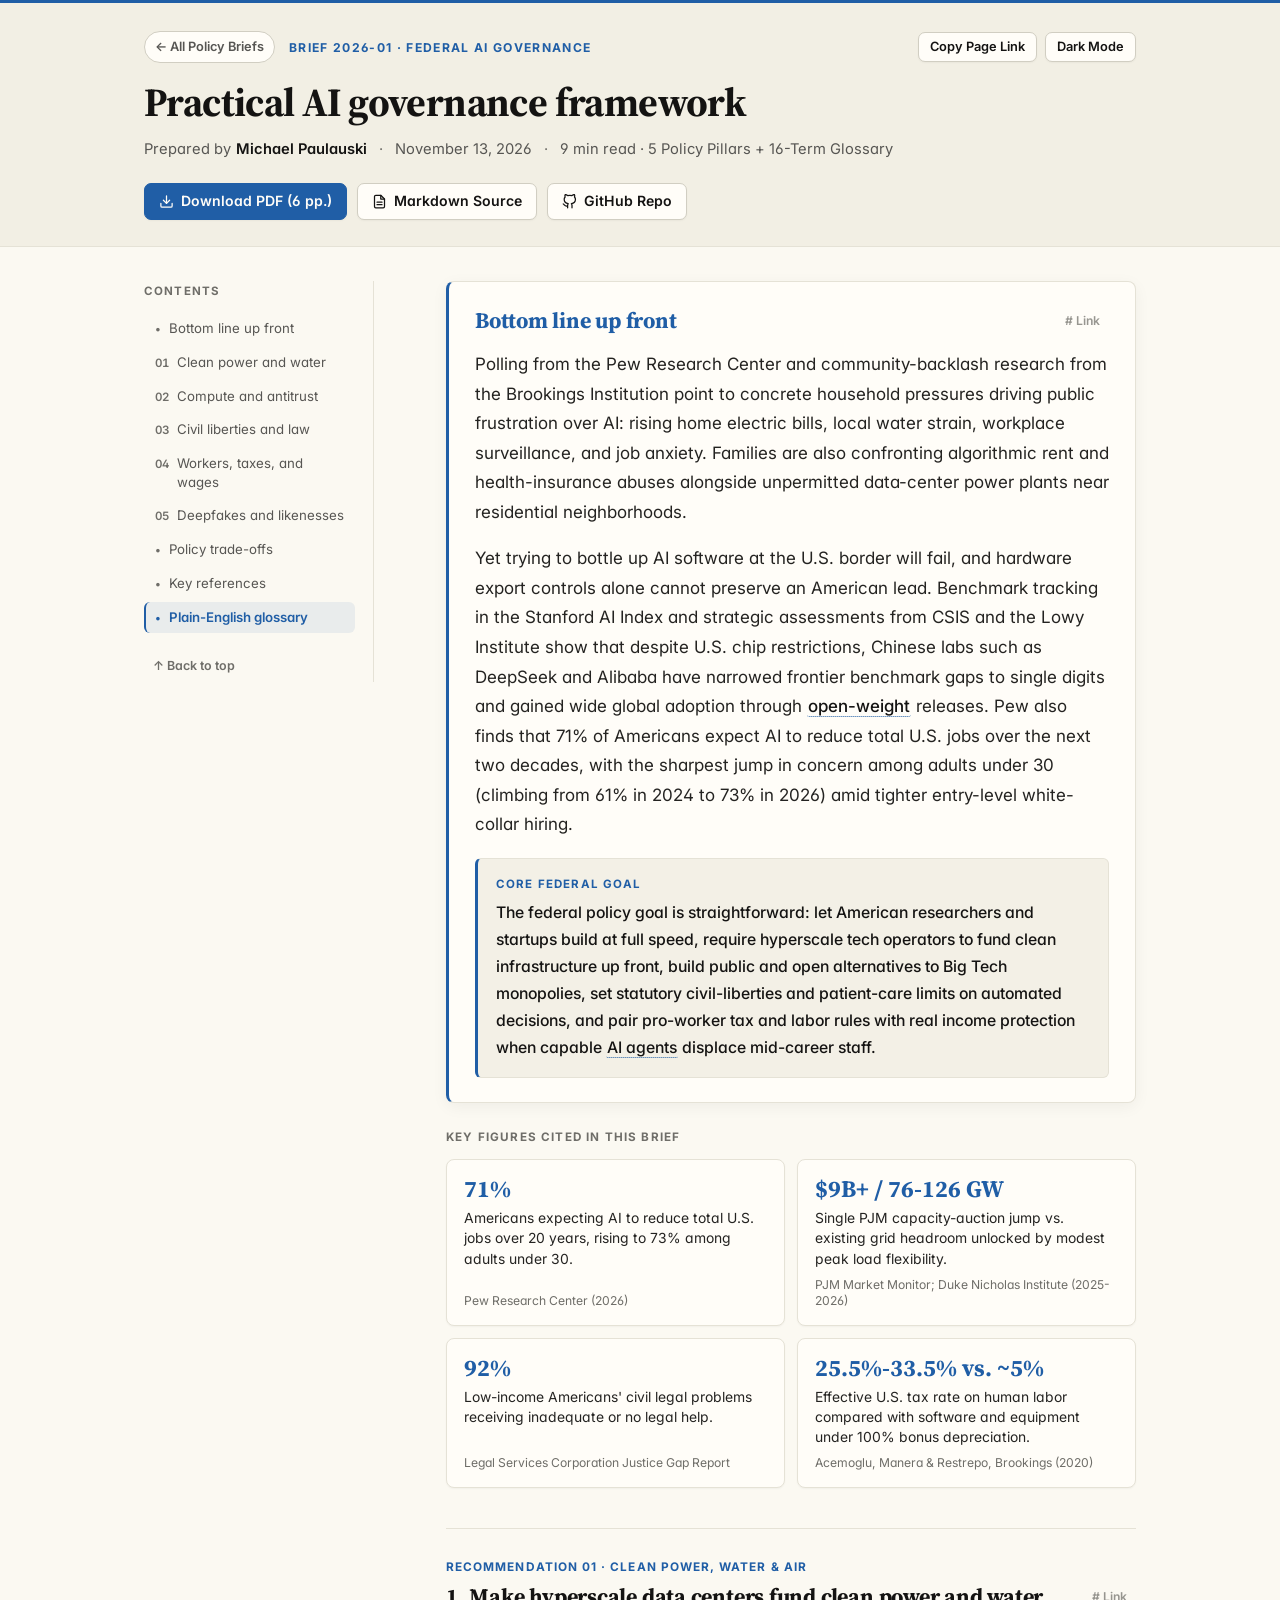
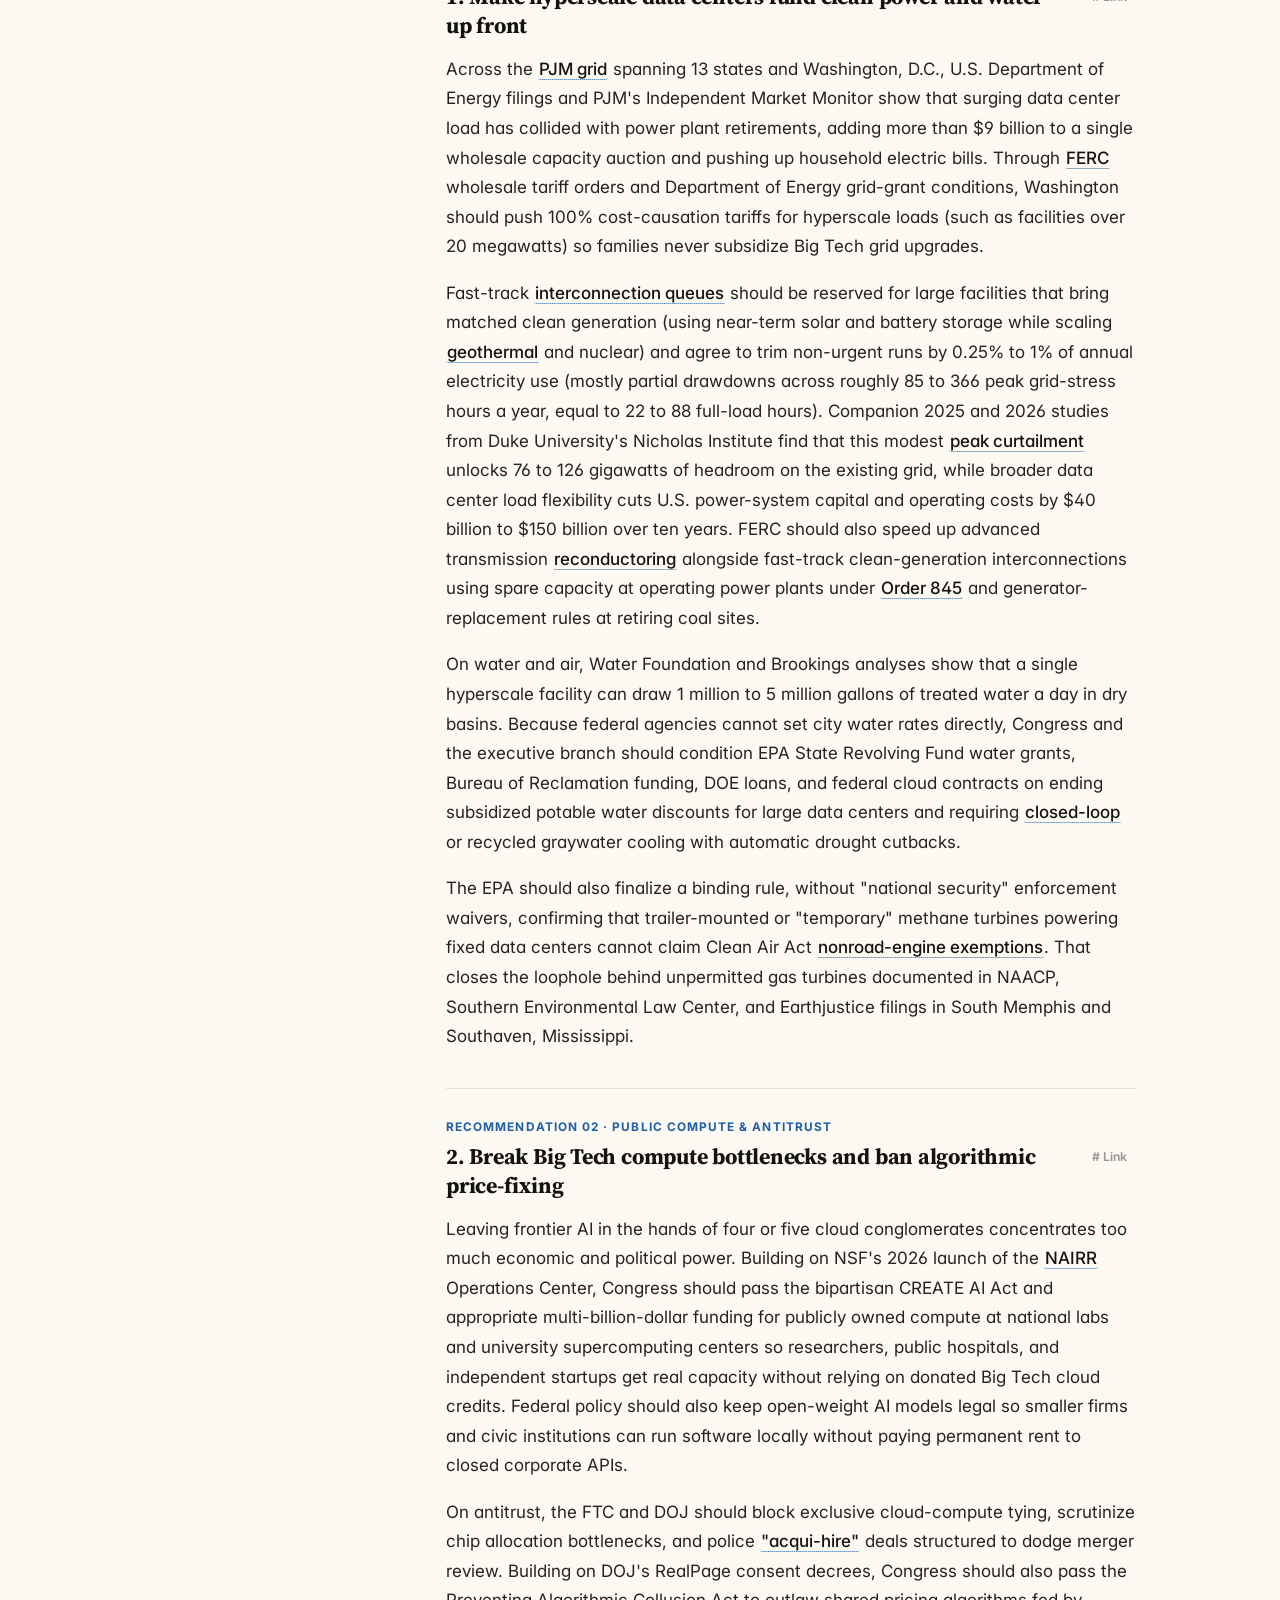
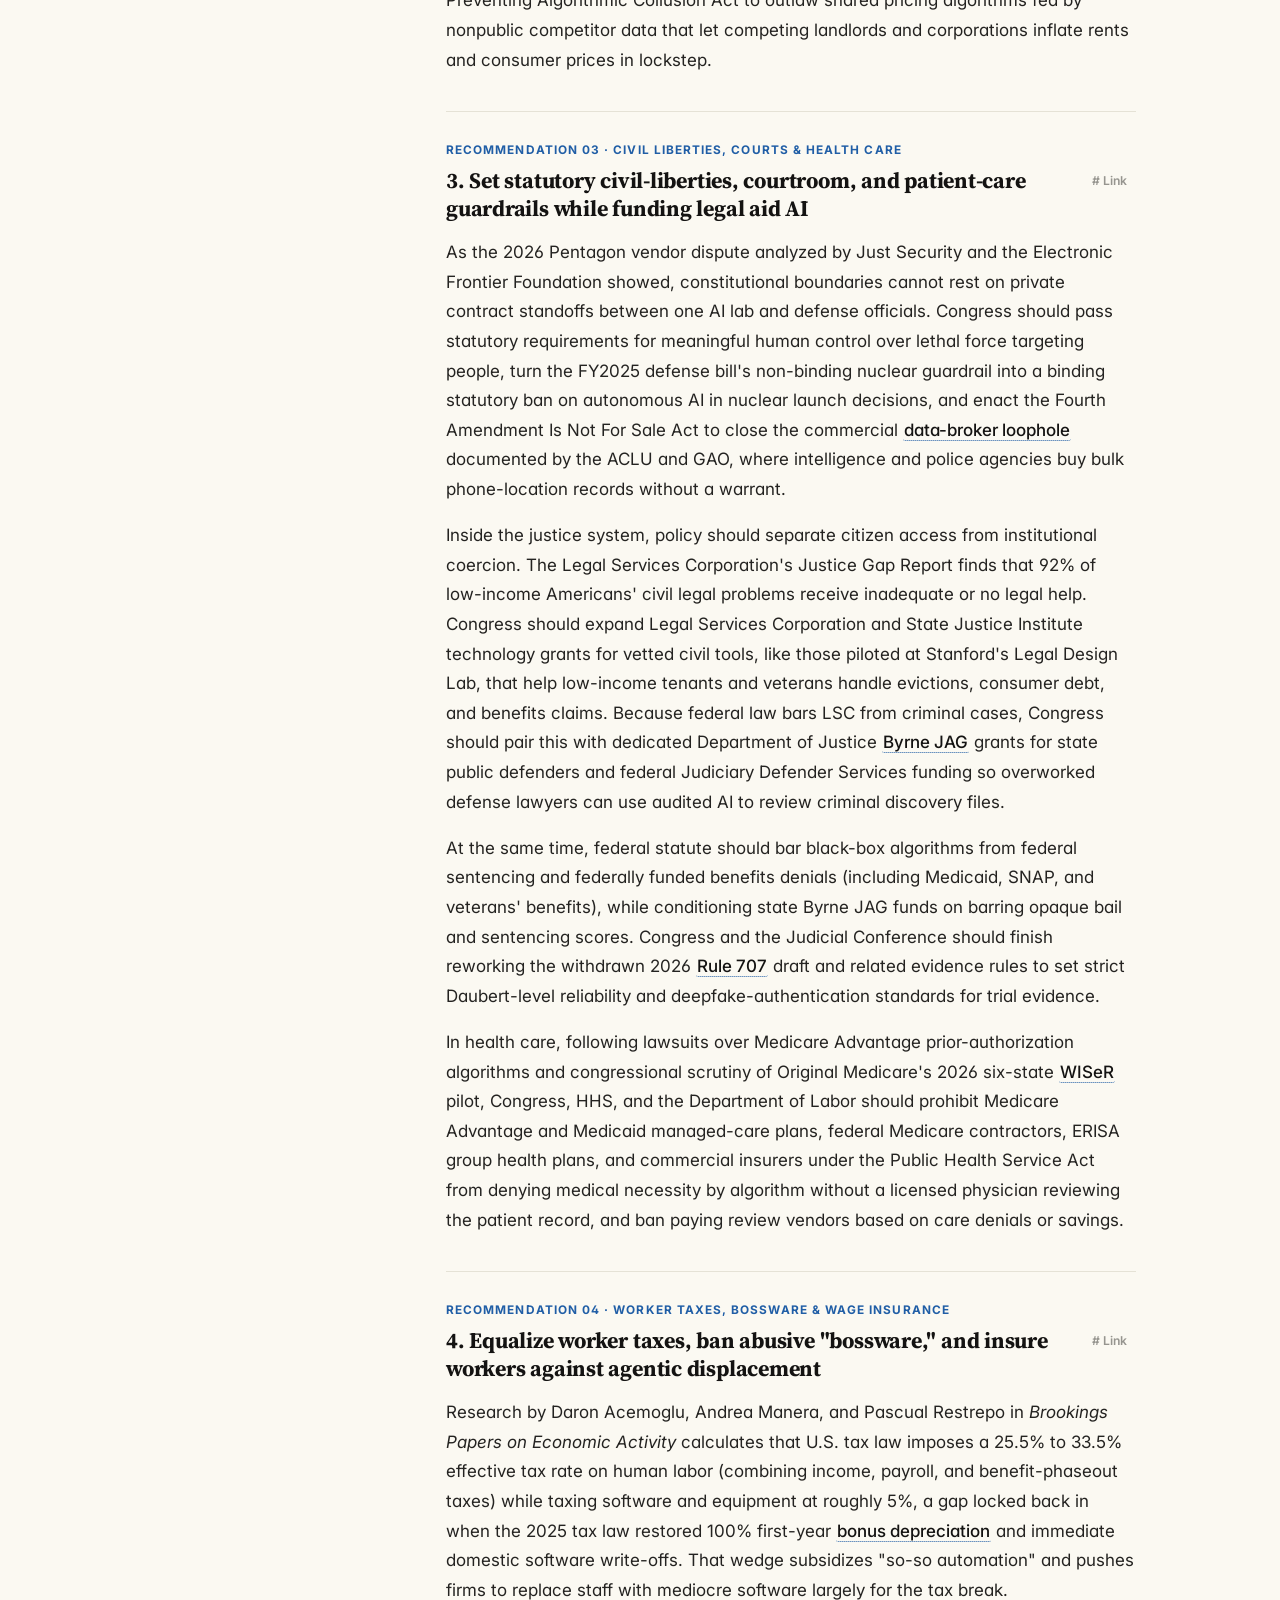
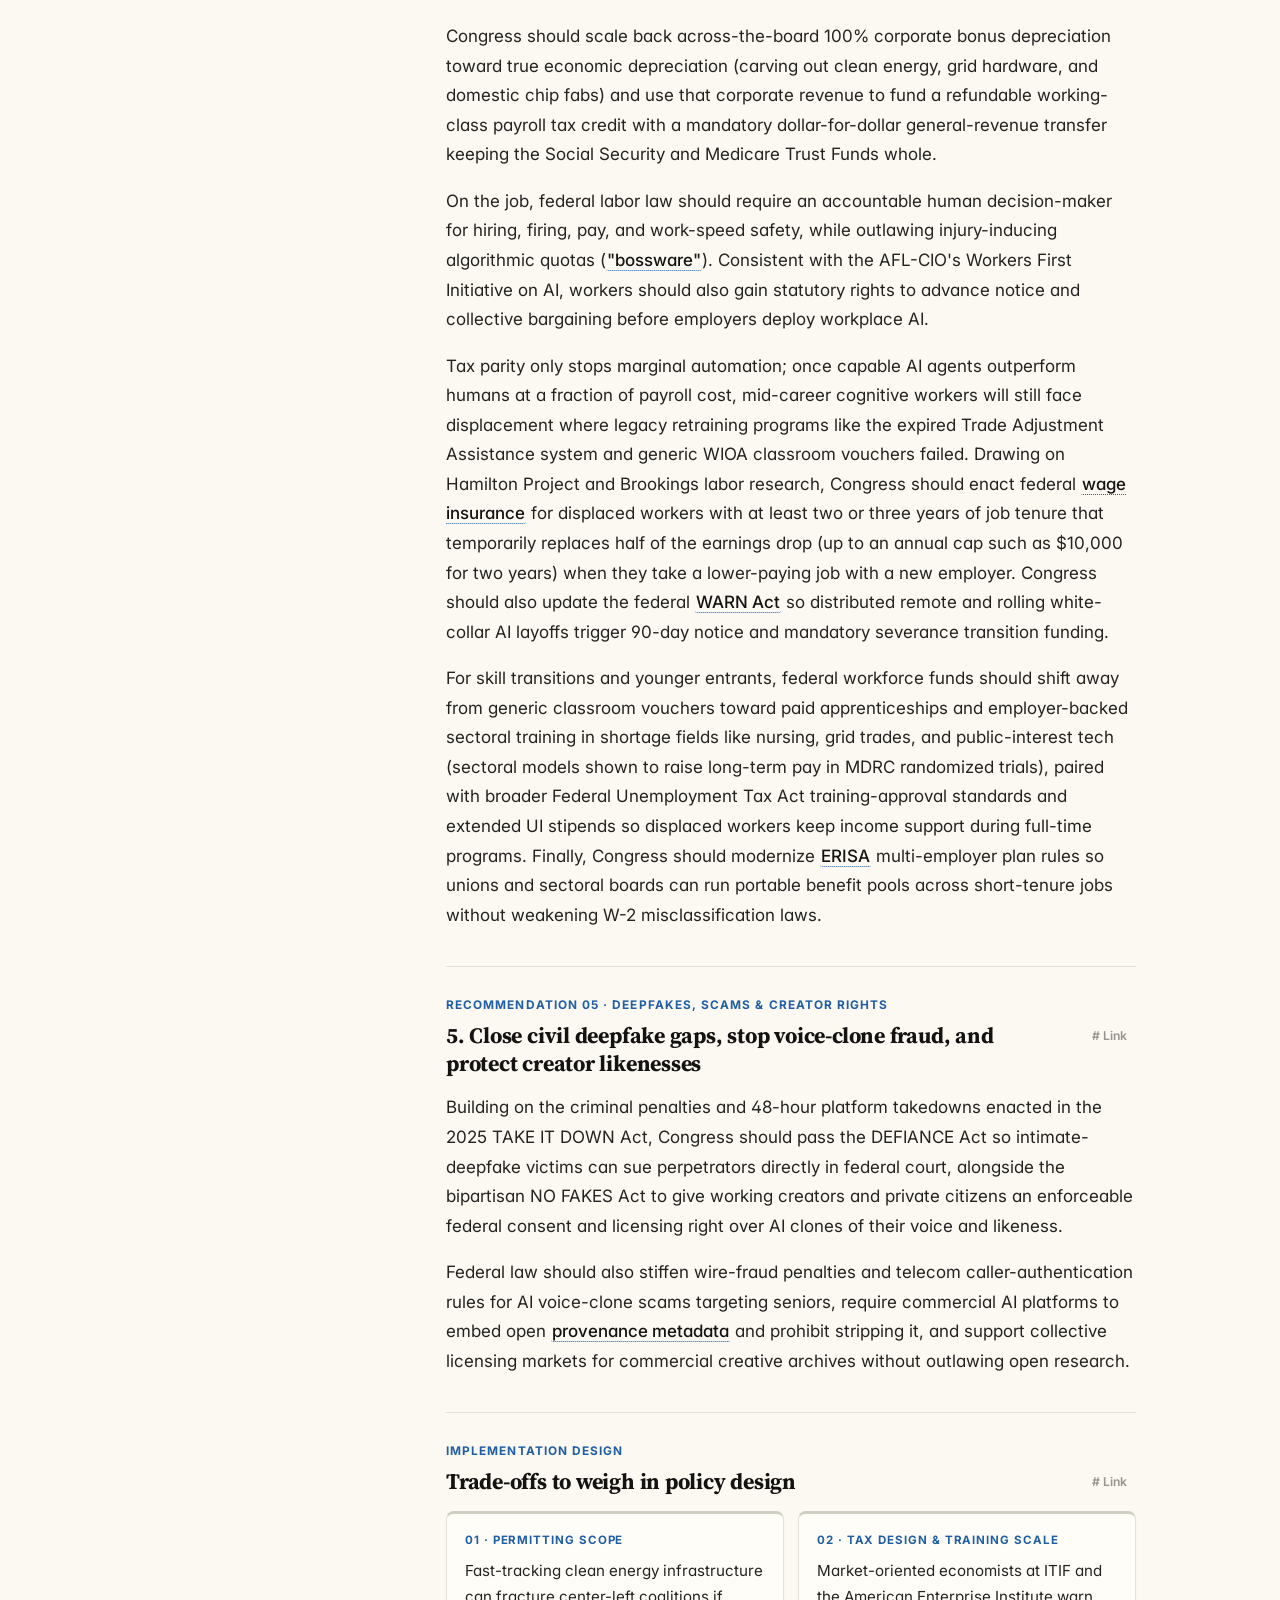
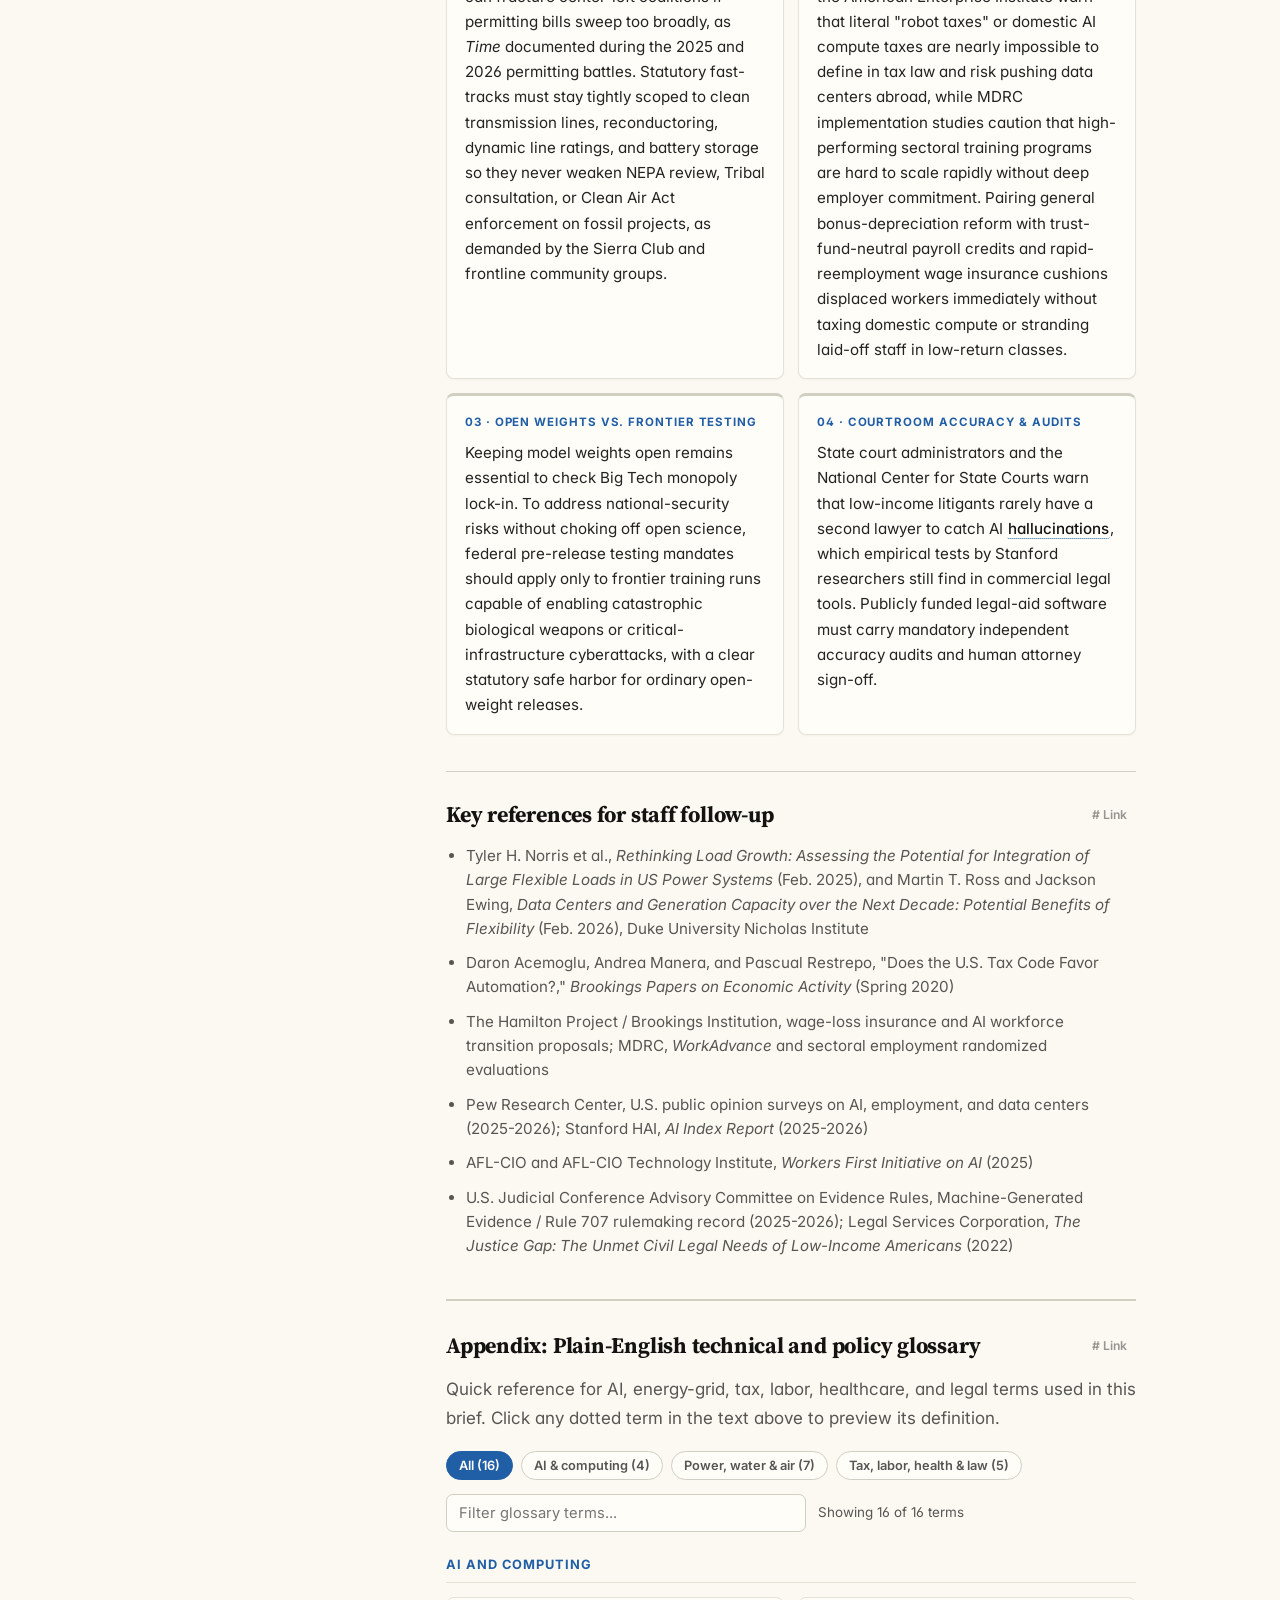
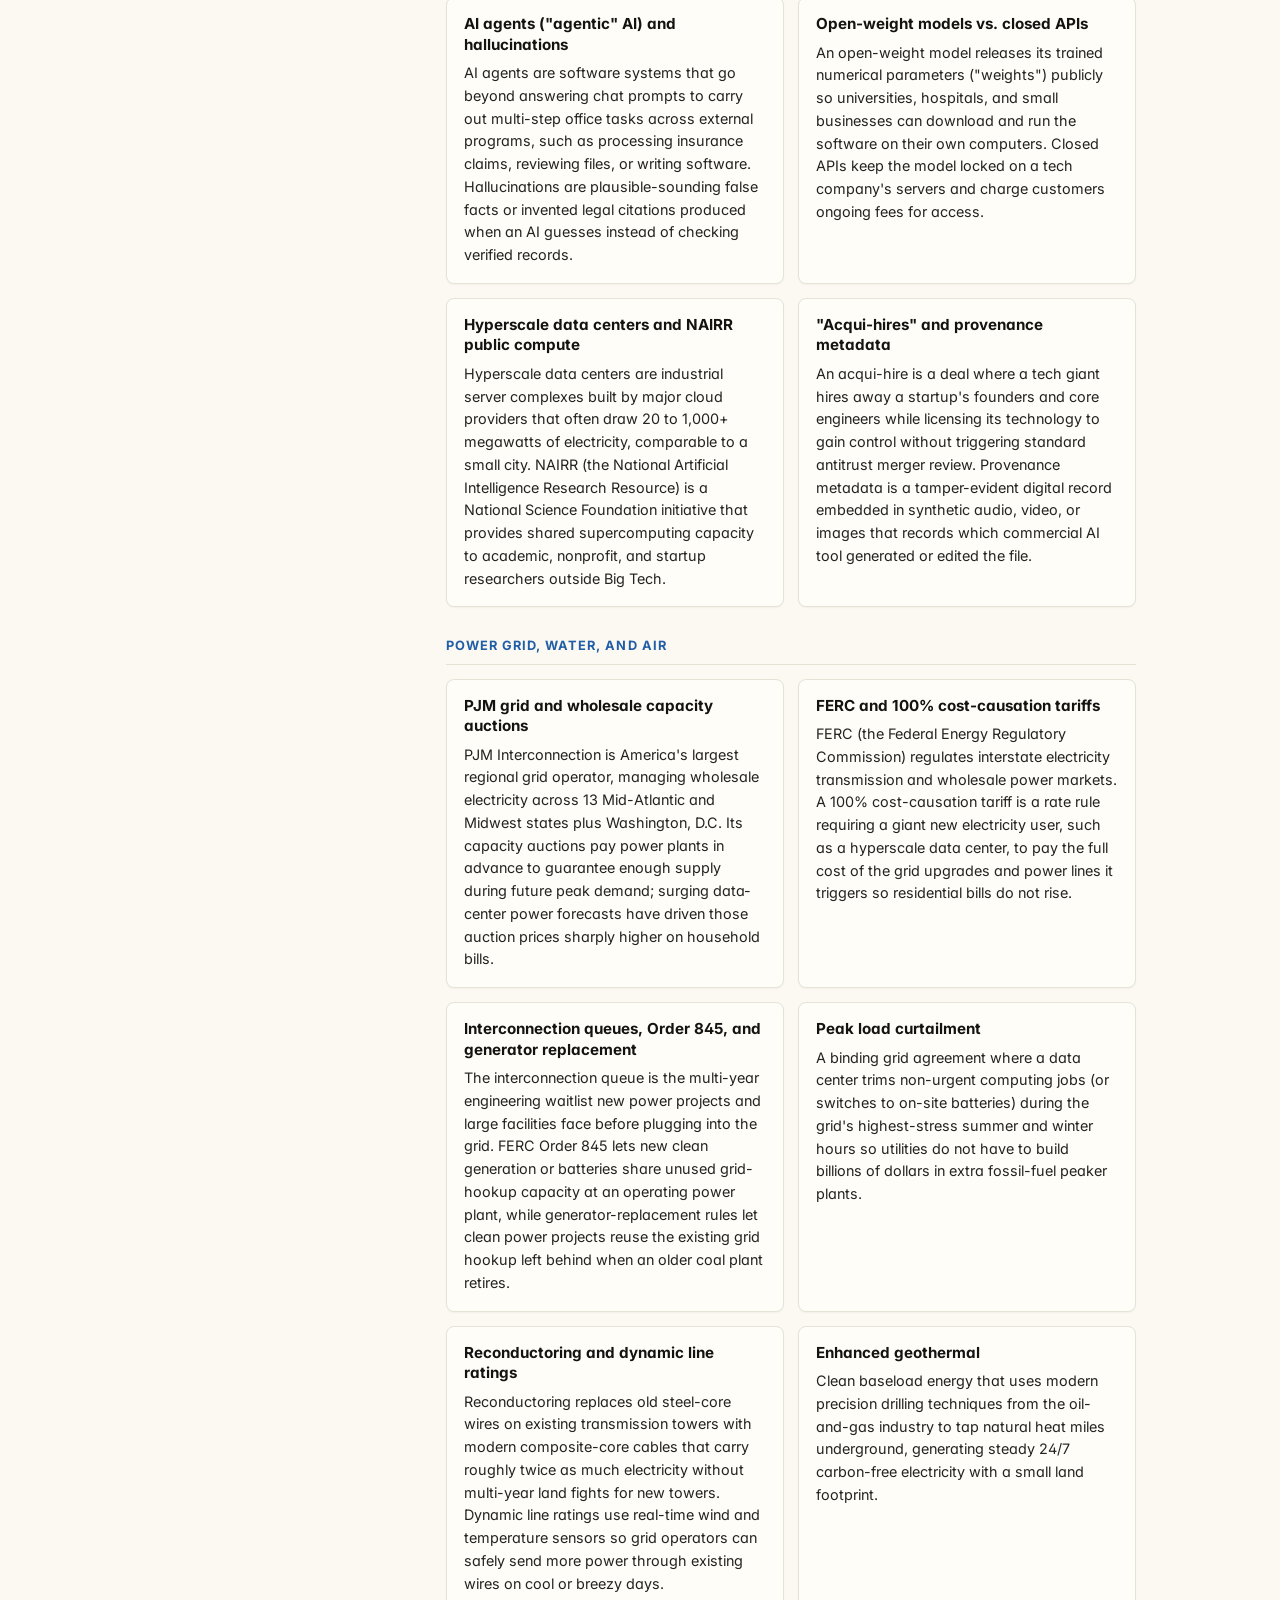
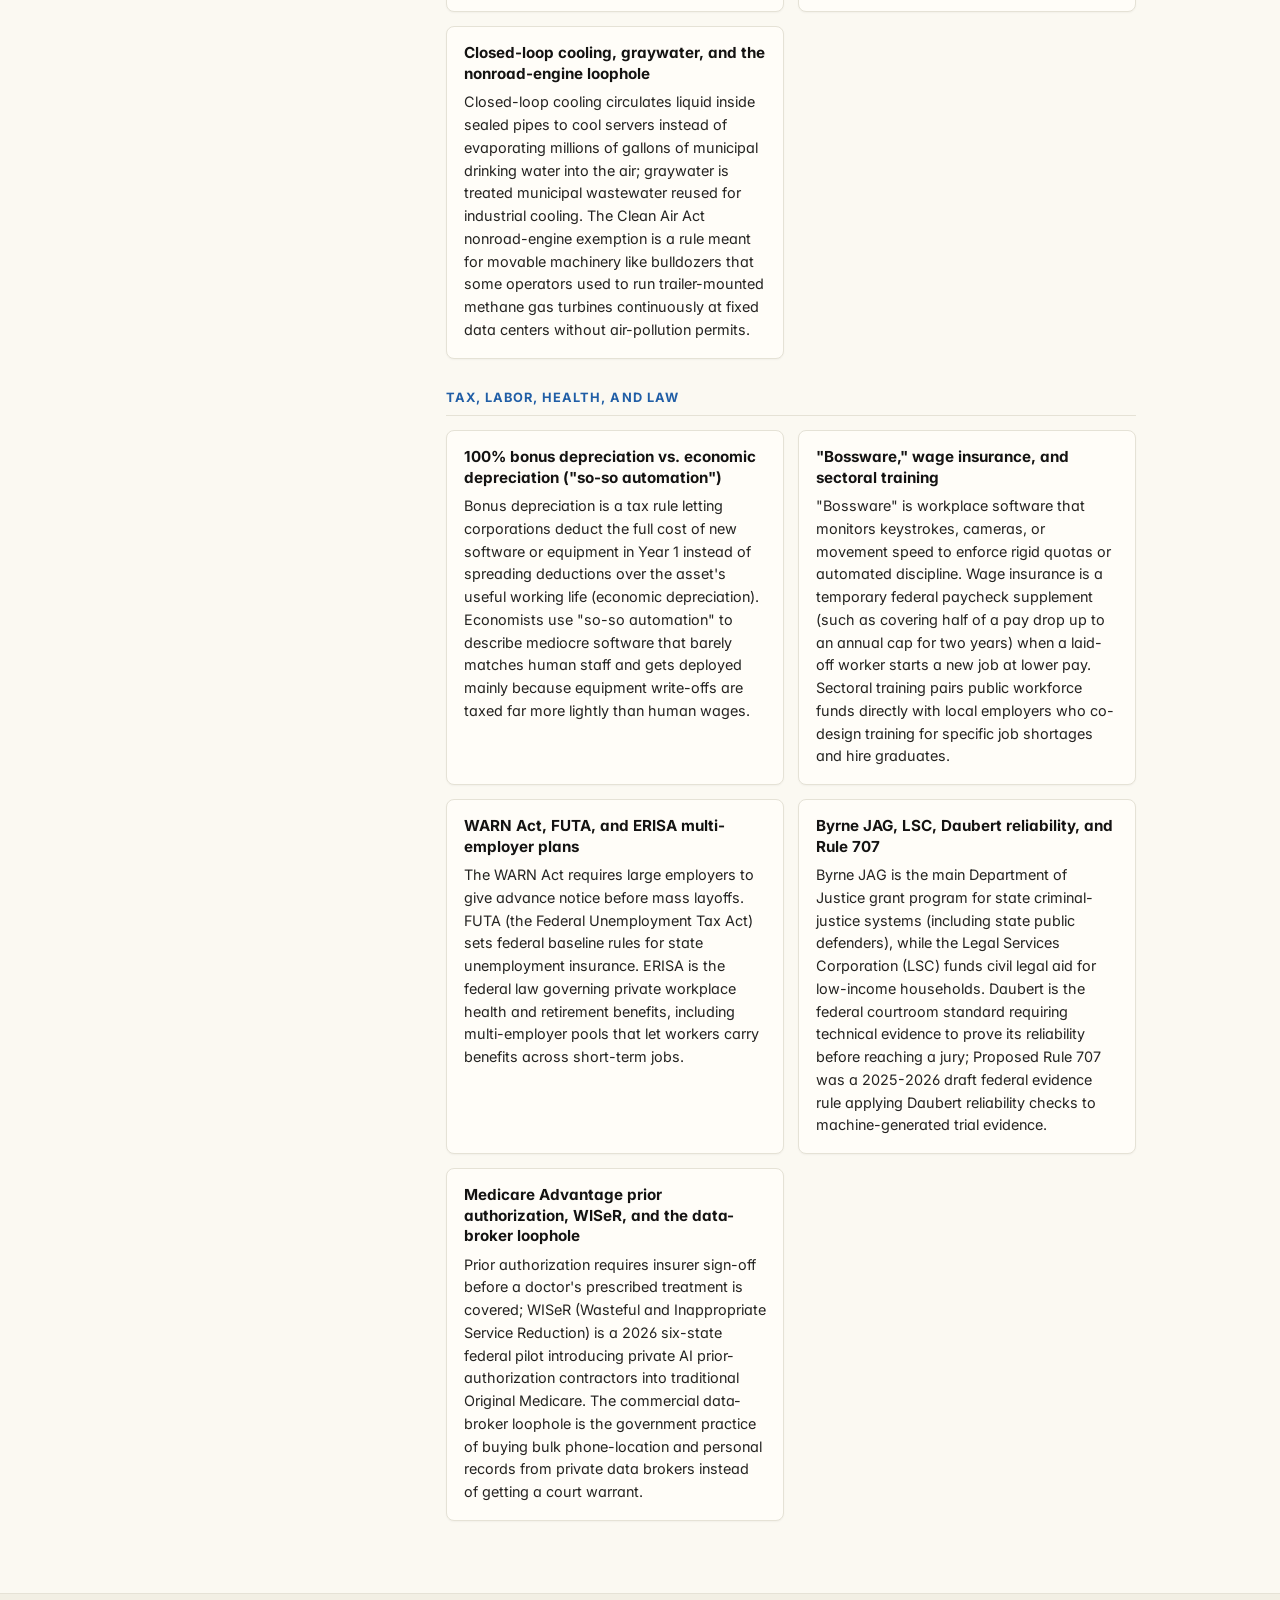
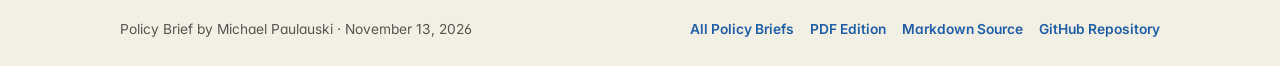
==== ai-governance/index.html @ 34641345 "Build multi-brief archive index and apply Flexoki-inspired dark mode" ====
<!DOCTYPE html>
<html lang="en" data-theme="light">
<head>
  <meta charset="UTF-8" />
  <meta name="viewport" content="width=device-width, initial-scale=1.0" />
  <title>Practical AI Governance Framework | Policy Brief by Michael Paulauski</title>
  <meta name="description" content="Federal policy recommendations on hyperscale data-center power and water, public compute, civil liberties and legal aid AI, worker tax parity and wage insurance, and deepfake liability." />
  <link rel="canonical" href="https://mike10010100.github.io/policy-briefs/ai-governance/" />

  <meta property="og:type" content="article" />
  <meta property="og:title" content="Practical AI Governance Framework | Policy Brief" />
  <meta property="og:description" content="Pay-your-own-freight clean data centers, public compute, civil-liberties red lines, legal-aid AI, worker tax parity, and federal wage insurance. Prepared by Michael Paulauski (Nov 2026)." />
  <meta property="og:url" content="https://mike10010100.github.io/policy-briefs/ai-governance/" />
  <meta property="og:image" content="https://mike10010100.github.io/policy-briefs/assets/og-ai-governance.png" />
  <meta property="og:image:width" content="1200" />
  <meta property="og:image:height" content="630" />

  <meta name="twitter:card" content="summary_large_image" />
  <meta name="twitter:title" content="Practical AI Governance Framework | Policy Brief" />
  <meta name="twitter:description" content="Pay-your-own-freight clean data centers, public compute, civil-liberties red lines, legal-aid AI, worker tax parity, and federal wage insurance." />
  <meta name="twitter:image" content="https://mike10010100.github.io/policy-briefs/assets/og-ai-governance.png" />

  <script>
    (function () {
      try {
        var params = new URLSearchParams(window.location.search);
        var queryTheme = params.get("theme");
        var saved = localStorage.getItem("ai-brief-theme");
        var theme = (queryTheme === "dark" || queryTheme === "light")
          ? queryTheme
          : (saved === "dark" || saved === "light"
            ? saved
            : (window.matchMedia && window.matchMedia("(prefers-color-scheme: dark)").matches ? "dark" : "light"));
        document.documentElement.setAttribute("data-theme", theme);
      } catch (e) {}
    })();
  </script>

  <link rel="preconnect" href="https://fonts.googleapis.com" />
  <link rel="preconnect" href="https://fonts.gstatic.com" crossorigin />
  <link rel="stylesheet" href="https://fonts.googleapis.com/css2?family=Inter:wght@400;500;600;700&family=Source+Serif+4:opsz,wght@8..60,600;8..60,700&display=swap" />
  <link rel="stylesheet" href="../styles.css" />
</head>
<body>
  <div id="reading-progress" class="reading-progress" aria-hidden="true"></div>

  <header id="top" class="site-header">
    <div class="header-inner">
      <div class="header-top-row">
        <div class="header-crumb-group">
          <a class="back-index-link" href="../">&larr; All Policy Briefs</a>
          <span class="doc-badge">Brief 2026-01 &middot; Federal AI Governance</span>
        </div>
        <div class="utility-controls">
          <button id="copy-page-btn" class="btn btn-compact" type="button">Copy Page Link</button>
          <button id="theme-toggle-btn" class="btn btn-compact" type="button" aria-label="Toggle color theme">Dark Mode</button>
        </div>
      </div>

      <h1 class="site-title">Practical AI governance framework</h1>

      <div class="meta-bar">
        <span class="meta-item">Prepared by <strong>Michael Paulauski</strong></span>
        <span class="meta-sep" aria-hidden="true">&middot;</span>
        <span class="meta-item">November 13, 2026</span>
        <span class="meta-sep" aria-hidden="true">&middot;</span>
        <span class="meta-item">9 min read &middot; 5 Policy Pillars + 16-Term Glossary</span>
      </div>

      <div class="action-bar">
        <a class="btn btn-primary" href="./Practical-AI-Governance-Policy-Brief.pdf">
          <svg viewBox="0 0 24 24" fill="none" stroke="currentColor" stroke-width="2" stroke-linecap="round" stroke-linejoin="round" aria-hidden="true">
            <path d="M21 15v4a2 2 0 0 1-2 2H5a2 2 0 0 1-2-2v-4" />
            <polyline points="7 10 12 15 17 10" />
            <line x1="12" y1="15" x2="12" y2="3" />
          </svg>
          Download PDF (6 pp.)
        </a>
        <a class="btn" href="./Practical-AI-Governance-Policy-Brief.md">
          <svg viewBox="0 0 24 24" fill="none" stroke="currentColor" stroke-width="2" stroke-linecap="round" stroke-linejoin="round" aria-hidden="true">
            <path d="M14 2H6a2 2 0 0 0-2 2v16a2 2 0 0 0 2 2h12a2 2 0 0 0 2-2V8z" />
            <polyline points="14 2 14 8 20 8" />
            <line x1="16" y1="13" x2="8" y2="13" />
            <line x1="16" y1="17" x2="8" y2="17" />
          </svg>
          Markdown Source
        </a>
        <a class="btn" href="https://github.com/mike10010100/policy-briefs">
          <svg viewBox="0 0 24 24" fill="none" stroke="currentColor" stroke-width="2" stroke-linecap="round" stroke-linejoin="round" aria-hidden="true">
            <path d="M9 19c-5 1.5-5-2.5-7-3m14 6v-3.87a3.37 3.37 0 0 0-.94-2.61c3.14-.35 6.44-1.54 6.44-7A5.44 5.44 0 0 0 20 4.77 5.07 5.07 0 0 0 19.91 1S18.73.65 16 2.48a13.38 13.38 0 0 0-7 0C6.27.65 5.09 1 5.09 1A5.07 5.07 0 0 0 5 4.77a5.44 5.44 0 0 0-1.5 3.78c0 5.42 3.3 6.61 6.44 7A3.37 3.37 0 0 0 9 18.13V22" />
          </svg>
          GitHub Repo
        </a>
      </div>
    </div>
  </header>

  <nav class="mobile-toc" aria-label="Jump to section">
    <details>
      <summary>Jump to section</summary>
      <ul>
        <li><a href="#bluf">Bottom line up front</a></li>
        <li><a href="#data-centers">1. Data centers: clean power and water</a></li>
        <li><a href="#compute-antitrust">2. Public compute and antitrust</a></li>
        <li><a href="#civil-liberties-justice">3. Civil liberties, legal aid, and health care</a></li>
        <li><a href="#workers-taxes">4. Worker taxes, bossware, and wage insurance</a></li>
        <li><a href="#deepfakes-fraud">5. Deepfakes, scams, and creator rights</a></li>
        <li><a href="#trade-offs">Trade-offs to weigh in policy design</a></li>
        <li><a href="#references">Key references for staff follow-up</a></li>
        <li><a href="#glossary">Appendix: Plain-English glossary</a></li>
      </ul>
    </details>
  </nav>

  <div class="layout-shell">
    <aside class="toc-sidebar" aria-label="Table of contents">
      <div class="toc-heading">Contents</div>
      <ul class="toc-list">
        <li><a class="toc-link" href="#bluf"><span class="toc-num">&bull;</span><span>Bottom line up front</span></a></li>
        <li><a class="toc-link" href="#data-centers"><span class="toc-num">01</span><span>Clean power and water</span></a></li>
        <li><a class="toc-link" href="#compute-antitrust"><span class="toc-num">02</span><span>Compute and antitrust</span></a></li>
        <li><a class="toc-link" href="#civil-liberties-justice"><span class="toc-num">03</span><span>Civil liberties and law</span></a></li>
        <li><a class="toc-link" href="#workers-taxes"><span class="toc-num">04</span><span>Workers, taxes, and wages</span></a></li>
        <li><a class="toc-link" href="#deepfakes-fraud"><span class="toc-num">05</span><span>Deepfakes and likenesses</span></a></li>
        <li><a class="toc-link" href="#trade-offs"><span class="toc-num">&bull;</span><span>Policy trade-offs</span></a></li>
        <li><a class="toc-link" href="#references"><span class="toc-num">&bull;</span><span>Key references</span></a></li>
        <li><a class="toc-link" href="#glossary"><span class="toc-num">&bull;</span><span>Plain-English glossary</span></a></li>
      </ul>
      <a class="toc-back-top" href="#top">&uarr; Back to top</a>
    </aside>

    <main class="brief-article">
      <section id="bluf" class="bluf-card">
        <div class="section-head">
          <h2>Bottom line up front</h2>
          <button class="copy-anchor-btn" type="button" data-anchor="#bluf" aria-label="Copy link to Bottom line up front"># Link</button>
        </div>
        <p data-verbatim>Polling from the Pew Research Center and community-backlash research from the Brookings Institution point to concrete household pressures driving public frustration over AI: rising home electric bills, local water strain, workplace surveillance, and job anxiety. Families are also confronting algorithmic rent and health-insurance abuses alongside unpermitted data-center power plants near residential neighborhoods.</p>
        <p data-verbatim>Yet trying to bottle up AI software at the U.S. border will fail, and hardware export controls alone cannot preserve an American lead. Benchmark tracking in the Stanford AI Index and strategic assessments from CSIS and the Lowy Institute show that despite U.S. chip restrictions, Chinese labs such as DeepSeek and Alibaba have narrowed frontier benchmark gaps to single digits and gained wide global adoption through <span class="inline-term" tabindex="0" role="button" data-glossary-target="term-2">open-weight</span> releases. Pew also finds that 71% of Americans expect AI to reduce total U.S. jobs over the next two decades, with the sharpest jump in concern among adults under 30 (climbing from 61% in 2024 to 73% in 2026) amid tighter entry-level white-collar hiring.</p>
        <div class="bluf-goal">
          <div class="goal-kicker">Core Federal Goal</div>
          <p data-verbatim>The federal policy goal is straightforward: let American researchers and startups build at full speed, require hyperscale tech operators to fund clean infrastructure up front, build public and open alternatives to Big Tech monopolies, set statutory civil-liberties and patient-care limits on automated decisions, and pair pro-worker tax and labor rules with real income protection when capable <span class="inline-term" tabindex="0" role="button" data-glossary-target="term-1">AI agents</span> displace mid-career staff.</p>
        </div>
      </section>

      <aside class="metrics-strip" aria-label="Key figures cited in this brief">
        <div class="metrics-heading">Key figures cited in this brief</div>
        <div class="metrics-grid">
          <div class="stat-card">
            <div class="stat-figure">71%</div>
            <div class="stat-label">Americans expecting AI to reduce total U.S. jobs over 20 years, rising to 73% among adults under 30.</div>
            <div class="stat-cite">Pew Research Center (2026)</div>
          </div>
          <div class="stat-card">
            <div class="stat-figure">$9B+ / 76-126 GW</div>
            <div class="stat-label">Single PJM capacity-auction jump vs. existing grid headroom unlocked by modest peak load flexibility.</div>
            <div class="stat-cite">PJM Market Monitor; Duke Nicholas Institute (2025-2026)</div>
          </div>
          <div class="stat-card">
            <div class="stat-figure">92%</div>
            <div class="stat-label">Low-income Americans' civil legal problems receiving inadequate or no legal help.</div>
            <div class="stat-cite">Legal Services Corporation Justice Gap Report</div>
          </div>
          <div class="stat-card">
            <div class="stat-figure">25.5%-33.5% vs. ~5%</div>
            <div class="stat-label">Effective U.S. tax rate on human labor compared with software and equipment under 100% bonus depreciation.</div>
            <div class="stat-cite">Acemoglu, Manera &amp; Restrepo, Brookings (2020)</div>
          </div>
        </div>
      </aside>

      <section id="data-centers" class="brief-section">
        <div class="section-kicker">Recommendation 01 &middot; Clean Power, Water &amp; Air</div>
        <div class="section-head">
          <h2>1. Make hyperscale data centers fund clean power and water up front</h2>
          <button class="copy-anchor-btn" type="button" data-anchor="#data-centers" aria-label="Copy link to Section 1"># Link</button>
        </div>
        <p data-verbatim>Across the <span class="inline-term" tabindex="0" role="button" data-glossary-target="term-5">PJM grid</span> spanning 13 states and Washington, D.C., U.S. Department of Energy filings and PJM's Independent Market Monitor show that surging data center load has collided with power plant retirements, adding more than $9 billion to a single wholesale capacity auction and pushing up household electric bills. Through <span class="inline-term" tabindex="0" role="button" data-glossary-target="term-6">FERC</span> wholesale tariff orders and Department of Energy grid-grant conditions, Washington should push 100% cost-causation tariffs for hyperscale loads (such as facilities over 20 megawatts) so families never subsidize Big Tech grid upgrades.</p>
        <p data-verbatim>Fast-track <span class="inline-term" tabindex="0" role="button" data-glossary-target="term-7">interconnection queues</span> should be reserved for large facilities that bring matched clean generation (using near-term solar and battery storage while scaling <span class="inline-term" tabindex="0" role="button" data-glossary-target="term-10">geothermal</span> and nuclear) and agree to trim non-urgent runs by 0.25% to 1% of annual electricity use (mostly partial drawdowns across roughly 85 to 366 peak grid-stress hours a year, equal to 22 to 88 full-load hours). Companion 2025 and 2026 studies from Duke University's Nicholas Institute find that this modest <span class="inline-term" tabindex="0" role="button" data-glossary-target="term-8">peak curtailment</span> unlocks 76 to 126 gigawatts of headroom on the existing grid, while broader data center load flexibility cuts U.S. power-system capital and operating costs by $40 billion to $150 billion over ten years. FERC should also speed up advanced transmission <span class="inline-term" tabindex="0" role="button" data-glossary-target="term-9">reconductoring</span> alongside fast-track clean-generation interconnections using spare capacity at operating power plants under <span class="inline-term" tabindex="0" role="button" data-glossary-target="term-7">Order 845</span> and generator-replacement rules at retiring coal sites.</p>
        <p data-verbatim>On water and air, Water Foundation and Brookings analyses show that a single hyperscale facility can draw 1 million to 5 million gallons of treated water a day in dry basins. Because federal agencies cannot set city water rates directly, Congress and the executive branch should condition EPA State Revolving Fund water grants, Bureau of Reclamation funding, DOE loans, and federal cloud contracts on ending subsidized potable water discounts for large data centers and requiring <span class="inline-term" tabindex="0" role="button" data-glossary-target="term-11">closed-loop</span> or recycled graywater cooling with automatic drought cutbacks.</p>
        <p data-verbatim>The EPA should also finalize a binding rule, without "national security" enforcement waivers, confirming that trailer-mounted or "temporary" methane turbines powering fixed data centers cannot claim Clean Air Act <span class="inline-term" tabindex="0" role="button" data-glossary-target="term-11">nonroad-engine exemptions</span>. That closes the loophole behind unpermitted gas turbines documented in NAACP, Southern Environmental Law Center, and Earthjustice filings in South Memphis and Southaven, Mississippi.</p>
      </section>

      <section id="compute-antitrust" class="brief-section">
        <div class="section-kicker">Recommendation 02 &middot; Public Compute &amp; Antitrust</div>
        <div class="section-head">
          <h2>2. Break Big Tech compute bottlenecks and ban algorithmic price-fixing</h2>
          <button class="copy-anchor-btn" type="button" data-anchor="#compute-antitrust" aria-label="Copy link to Section 2"># Link</button>
        </div>
        <p data-verbatim>Leaving frontier AI in the hands of four or five cloud conglomerates concentrates too much economic and political power. Building on NSF's 2026 launch of the <span class="inline-term" tabindex="0" role="button" data-glossary-target="term-3">NAIRR</span> Operations Center, Congress should pass the bipartisan CREATE AI Act and appropriate multi-billion-dollar funding for publicly owned compute at national labs and university supercomputing centers so researchers, public hospitals, and independent startups get real capacity without relying on donated Big Tech cloud credits. Federal policy should also keep open-weight AI models legal so smaller firms and civic institutions can run software locally without paying permanent rent to closed corporate APIs.</p>
        <p data-verbatim>On antitrust, the FTC and DOJ should block exclusive cloud-compute tying, scrutinize chip allocation bottlenecks, and police <span class="inline-term" tabindex="0" role="button" data-glossary-target="term-4">"acqui-hire"</span> deals structured to dodge merger review. Building on DOJ's RealPage consent decrees, Congress should also pass the Preventing Algorithmic Collusion Act to outlaw shared pricing algorithms fed by nonpublic competitor data that let competing landlords and corporations inflate rents and consumer prices in lockstep.</p>
      </section>

      <section id="civil-liberties-justice" class="brief-section">
        <div class="section-kicker">Recommendation 03 &middot; Civil Liberties, Courts &amp; Health Care</div>
        <div class="section-head">
          <h2>3. Set statutory civil-liberties, courtroom, and patient-care guardrails while funding legal aid AI</h2>
          <button class="copy-anchor-btn" type="button" data-anchor="#civil-liberties-justice" aria-label="Copy link to Section 3"># Link</button>
        </div>
        <p data-verbatim>As the 2026 Pentagon vendor dispute analyzed by Just Security and the Electronic Frontier Foundation showed, constitutional boundaries cannot rest on private contract standoffs between one AI lab and defense officials. Congress should pass statutory requirements for meaningful human control over lethal force targeting people, turn the FY2025 defense bill's non-binding nuclear guardrail into a binding statutory ban on autonomous AI in nuclear launch decisions, and enact the Fourth Amendment Is Not For Sale Act to close the commercial <span class="inline-term" tabindex="0" role="button" data-glossary-target="term-16">data-broker loophole</span> documented by the ACLU and GAO, where intelligence and police agencies buy bulk phone-location records without a warrant.</p>
        <p data-verbatim>Inside the justice system, policy should separate citizen access from institutional coercion. The Legal Services Corporation's Justice Gap Report finds that 92% of low-income Americans' civil legal problems receive inadequate or no legal help. Congress should expand Legal Services Corporation and State Justice Institute technology grants for vetted civil tools, like those piloted at Stanford's Legal Design Lab, that help low-income tenants and veterans handle evictions, consumer debt, and benefits claims. Because federal law bars LSC from criminal cases, Congress should pair this with dedicated Department of Justice <span class="inline-term" tabindex="0" role="button" data-glossary-target="term-15">Byrne JAG</span> grants for state public defenders and federal Judiciary Defender Services funding so overworked defense lawyers can use audited AI to review criminal discovery files.</p>
        <p data-verbatim>At the same time, federal statute should bar black-box algorithms from federal sentencing and federally funded benefits denials (including Medicaid, SNAP, and veterans' benefits), while conditioning state Byrne JAG funds on barring opaque bail and sentencing scores. Congress and the Judicial Conference should finish reworking the withdrawn 2026 <span class="inline-term" tabindex="0" role="button" data-glossary-target="term-15">Rule 707</span> draft and related evidence rules to set strict Daubert-level reliability and deepfake-authentication standards for trial evidence.</p>
        <p data-verbatim>In health care, following lawsuits over Medicare Advantage prior-authorization algorithms and congressional scrutiny of Original Medicare's 2026 six-state <span class="inline-term" tabindex="0" role="button" data-glossary-target="term-16">WISeR</span> pilot, Congress, HHS, and the Department of Labor should prohibit Medicare Advantage and Medicaid managed-care plans, federal Medicare contractors, ERISA group health plans, and commercial insurers under the Public Health Service Act from denying medical necessity by algorithm without a licensed physician reviewing the patient record, and ban paying review vendors based on care denials or savings.</p>
      </section>

      <section id="workers-taxes" class="brief-section">
        <div class="section-kicker">Recommendation 04 &middot; Worker Taxes, Bossware &amp; Wage Insurance</div>
        <div class="section-head">
          <h2>4. Equalize worker taxes, ban abusive "bossware," and insure workers against agentic displacement</h2>
          <button class="copy-anchor-btn" type="button" data-anchor="#workers-taxes" aria-label="Copy link to Section 4"># Link</button>
        </div>
        <p data-verbatim>Research by Daron Acemoglu, Andrea Manera, and Pascual Restrepo in <em>Brookings Papers on Economic Activity</em> calculates that U.S. tax law imposes a 25.5% to 33.5% effective tax rate on human labor (combining income, payroll, and benefit-phaseout taxes) while taxing software and equipment at roughly 5%, a gap locked back in when the 2025 tax law restored 100% first-year <span class="inline-term" tabindex="0" role="button" data-glossary-target="term-12">bonus depreciation</span> and immediate domestic software write-offs. That wedge subsidizes "so-so automation" and pushes firms to replace staff with mediocre software largely for the tax break.</p>
        <p data-verbatim>Congress should scale back across-the-board 100% corporate bonus depreciation toward true economic depreciation (carving out clean energy, grid hardware, and domestic chip fabs) and use that corporate revenue to fund a refundable working-class payroll tax credit with a mandatory dollar-for-dollar general-revenue transfer keeping the Social Security and Medicare Trust Funds whole.</p>
        <p data-verbatim>On the job, federal labor law should require an accountable human decision-maker for hiring, firing, pay, and work-speed safety, while outlawing injury-inducing algorithmic quotas (<span class="inline-term" tabindex="0" role="button" data-glossary-target="term-13">"bossware"</span>). Consistent with the AFL-CIO's Workers First Initiative on AI, workers should also gain statutory rights to advance notice and collective bargaining before employers deploy workplace AI.</p>
        <p data-verbatim>Tax parity only stops marginal automation; once capable AI agents outperform humans at a fraction of payroll cost, mid-career cognitive workers will still face displacement where legacy retraining programs like the expired Trade Adjustment Assistance system and generic WIOA classroom vouchers failed. Drawing on Hamilton Project and Brookings labor research, Congress should enact federal <span class="inline-term" tabindex="0" role="button" data-glossary-target="term-13">wage insurance</span> for displaced workers with at least two or three years of job tenure that temporarily replaces half of the earnings drop (up to an annual cap such as $10,000 for two years) when they take a lower-paying job with a new employer. Congress should also update the federal <span class="inline-term" tabindex="0" role="button" data-glossary-target="term-14">WARN Act</span> so distributed remote and rolling white-collar AI layoffs trigger 90-day notice and mandatory severance transition funding.</p>
        <p data-verbatim>For skill transitions and younger entrants, federal workforce funds should shift away from generic classroom vouchers toward paid apprenticeships and employer-backed sectoral training in shortage fields like nursing, grid trades, and public-interest tech (sectoral models shown to raise long-term pay in MDRC randomized trials), paired with broader Federal Unemployment Tax Act training-approval standards and extended UI stipends so displaced workers keep income support during full-time programs. Finally, Congress should modernize <span class="inline-term" tabindex="0" role="button" data-glossary-target="term-14">ERISA</span> multi-employer plan rules so unions and sectoral boards can run portable benefit pools across short-tenure jobs without weakening W-2 misclassification laws.</p>
      </section>

      <section id="deepfakes-fraud" class="brief-section">
        <div class="section-kicker">Recommendation 05 &middot; Deepfakes, Scams &amp; Creator Rights</div>
        <div class="section-head">
          <h2>5. Close civil deepfake gaps, stop voice-clone fraud, and protect creator likenesses</h2>
          <button class="copy-anchor-btn" type="button" data-anchor="#deepfakes-fraud" aria-label="Copy link to Section 5"># Link</button>
        </div>
        <p data-verbatim>Building on the criminal penalties and 48-hour platform takedowns enacted in the 2025 TAKE IT DOWN Act, Congress should pass the DEFIANCE Act so intimate-deepfake victims can sue perpetrators directly in federal court, alongside the bipartisan NO FAKES Act to give working creators and private citizens an enforceable federal consent and licensing right over AI clones of their voice and likeness.</p>
        <p data-verbatim>Federal law should also stiffen wire-fraud penalties and telecom caller-authentication rules for AI voice-clone scams targeting seniors, require commercial AI platforms to embed open <span class="inline-term" tabindex="0" role="button" data-glossary-target="term-4">provenance metadata</span> and prohibit stripping it, and support collective licensing markets for commercial creative archives without outlawing open research.</p>
      </section>

      <section id="trade-offs" class="brief-section">
        <div class="section-kicker">Implementation Design</div>
        <div class="section-head">
          <h2>Trade-offs to weigh in policy design</h2>
          <button class="copy-anchor-btn" type="button" data-anchor="#trade-offs" aria-label="Copy link to Trade-offs"># Link</button>
        </div>
        <div class="tradeoffs-grid">
          <article class="tradeoff-card">
            <div class="tradeoff-eyebrow">01 &middot; Permitting Scope</div>
            <p data-verbatim>Fast-tracking clean energy infrastructure can fracture center-left coalitions if permitting bills sweep too broadly, as <em>Time</em> documented during the 2025 and 2026 permitting battles. Statutory fast-tracks must stay tightly scoped to clean transmission lines, reconductoring, dynamic line ratings, and battery storage so they never weaken NEPA review, Tribal consultation, or Clean Air Act enforcement on fossil projects, as demanded by the Sierra Club and frontline community groups.</p>
          </article>
          <article class="tradeoff-card">
            <div class="tradeoff-eyebrow">02 &middot; Tax Design &amp; Training Scale</div>
            <p data-verbatim>Market-oriented economists at ITIF and the American Enterprise Institute warn that literal "robot taxes" or domestic AI compute taxes are nearly impossible to define in tax law and risk pushing data centers abroad, while MDRC implementation studies caution that high-performing sectoral training programs are hard to scale rapidly without deep employer commitment. Pairing general bonus-depreciation reform with trust-fund-neutral payroll credits and rapid-reemployment wage insurance cushions displaced workers immediately without taxing domestic compute or stranding laid-off staff in low-return classes.</p>
          </article>
          <article class="tradeoff-card">
            <div class="tradeoff-eyebrow">03 &middot; Open Weights vs. Frontier Testing</div>
            <p data-verbatim>Keeping model weights open remains essential to check Big Tech monopoly lock-in. To address national-security risks without choking off open science, federal pre-release testing mandates should apply only to frontier training runs capable of enabling catastrophic biological weapons or critical-infrastructure cyberattacks, with a clear statutory safe harbor for ordinary open-weight releases.</p>
          </article>
          <article class="tradeoff-card">
            <div class="tradeoff-eyebrow">04 &middot; Courtroom Accuracy &amp; Audits</div>
            <p data-verbatim>State court administrators and the National Center for State Courts warn that low-income litigants rarely have a second lawyer to catch AI <span class="inline-term" tabindex="0" role="button" data-glossary-target="term-1">hallucinations</span>, which empirical tests by Stanford researchers still find in commercial legal tools. Publicly funded legal-aid software must carry mandatory independent accuracy audits and human attorney sign-off.</p>
          </article>
        </div>
      </section>

      <section id="references" class="brief-section references-card">
        <div class="section-head">
          <h2>Key references for staff follow-up</h2>
          <button class="copy-anchor-btn" type="button" data-anchor="#references" aria-label="Copy link to Key references"># Link</button>
        </div>
        <ul class="references-list">
          <li>Tyler H. Norris et al., <em>Rethinking Load Growth: Assessing the Potential for Integration of Large Flexible Loads in US Power Systems</em> (Feb. 2025), and Martin T. Ross and Jackson Ewing, <em>Data Centers and Generation Capacity over the Next Decade: Potential Benefits of Flexibility</em> (Feb. 2026), Duke University Nicholas Institute</li>
          <li>Daron Acemoglu, Andrea Manera, and Pascual Restrepo, "Does the U.S. Tax Code Favor Automation?," <em>Brookings Papers on Economic Activity</em> (Spring 2020)</li>
          <li>The Hamilton Project / Brookings Institution, wage-loss insurance and AI workforce transition proposals; MDRC, <em>WorkAdvance</em> and sectoral employment randomized evaluations</li>
          <li>Pew Research Center, U.S. public opinion surveys on AI, employment, and data centers (2025-2026); Stanford HAI, <em>AI Index Report</em> (2025-2026)</li>
          <li>AFL-CIO and AFL-CIO Technology Institute, <em>Workers First Initiative on AI</em> (2025)</li>
          <li>U.S. Judicial Conference Advisory Committee on Evidence Rules, Machine-Generated Evidence / Rule 707 rulemaking record (2025-2026); Legal Services Corporation, <em>The Justice Gap: The Unmet Civil Legal Needs of Low-Income Americans</em> (2022)</li>
        </ul>
      </section>

      <section id="glossary" class="brief-section wide-section glossary-section">
        <div class="section-head">
          <h2>Appendix: Plain-English technical and policy glossary</h2>
          <button class="copy-anchor-btn" type="button" data-anchor="#glossary" aria-label="Copy link to Glossary"># Link</button>
        </div>
        <p class="glossary-intro">Quick reference for AI, energy-grid, tax, labor, healthcare, and legal terms used in this brief. Click any dotted term in the text above to preview its definition.</p>

        <div class="glossary-filters" role="group" aria-label="Filter glossary by category">
          <button class="filter-pill active" type="button" data-cat="all">All (16)</button>
          <button class="filter-pill" type="button" data-cat="ai">AI &amp; computing (4)</button>
          <button class="filter-pill" type="button" data-cat="grid">Power, water &amp; air (7)</button>
          <button class="filter-pill" type="button" data-cat="policy">Tax, labor, health &amp; law (5)</button>
        </div>

        <div class="glossary-toolbar">
          <input id="glossary-filter" class="glossary-search" type="search" placeholder="Filter glossary terms..." aria-label="Filter glossary terms" />
          <span id="glossary-count" class="glossary-count">Showing 16 of 16 terms</span>
        </div>

        <div id="glossary-empty" class="glossary-empty">No matching terms found. Clear the search box or switch categories to view all 16 glossary entries.</div>

        <div class="glossary-group" data-group="ai">
          <h3 class="glossary-group-title">AI and computing</h3>
          <div class="glossary-grid">
            <dl id="term-1" class="glossary-card" data-entry data-category="ai">
              <dt>AI agents ("agentic" AI) and hallucinations</dt>
              <dd>AI agents are software systems that go beyond answering chat prompts to carry out multi-step office tasks across external programs, such as processing insurance claims, reviewing files, or writing software. Hallucinations are plausible-sounding false facts or invented legal citations produced when an AI guesses instead of checking verified records.</dd>
            </dl>
            <dl id="term-2" class="glossary-card" data-entry data-category="ai">
              <dt>Open-weight models vs. closed APIs</dt>
              <dd>An open-weight model releases its trained numerical parameters ("weights") publicly so universities, hospitals, and small businesses can download and run the software on their own computers. Closed APIs keep the model locked on a tech company's servers and charge customers ongoing fees for access.</dd>
            </dl>
            <dl id="term-3" class="glossary-card" data-entry data-category="ai">
              <dt>Hyperscale data centers and NAIRR public compute</dt>
              <dd>Hyperscale data centers are industrial server complexes built by major cloud providers that often draw 20 to 1,000+ megawatts of electricity, comparable to a small city. NAIRR (the National Artificial Intelligence Research Resource) is a National Science Foundation initiative that provides shared supercomputing capacity to academic, nonprofit, and startup researchers outside Big Tech.</dd>
            </dl>
            <dl id="term-4" class="glossary-card" data-entry data-category="ai">
              <dt>"Acqui-hires" and provenance metadata</dt>
              <dd>An acqui-hire is a deal where a tech giant hires away a startup's founders and core engineers while licensing its technology to gain control without triggering standard antitrust merger review. Provenance metadata is a tamper-evident digital record embedded in synthetic audio, video, or images that records which commercial AI tool generated or edited the file.</dd>
            </dl>
          </div>
        </div>

        <div class="glossary-group" data-group="grid">
          <h3 class="glossary-group-title">Power grid, water, and air</h3>
          <div class="glossary-grid">
            <dl id="term-5" class="glossary-card" data-entry data-category="grid">
              <dt>PJM grid and wholesale capacity auctions</dt>
              <dd>PJM Interconnection is America's largest regional grid operator, managing wholesale electricity across 13 Mid-Atlantic and Midwest states plus Washington, D.C. Its capacity auctions pay power plants in advance to guarantee enough supply during future peak demand; surging data-center power forecasts have driven those auction prices sharply higher on household bills.</dd>
            </dl>
            <dl id="term-6" class="glossary-card" data-entry data-category="grid">
              <dt>FERC and 100% cost-causation tariffs</dt>
              <dd>FERC (the Federal Energy Regulatory Commission) regulates interstate electricity transmission and wholesale power markets. A 100% cost-causation tariff is a rate rule requiring a giant new electricity user, such as a hyperscale data center, to pay the full cost of the grid upgrades and power lines it triggers so residential bills do not rise.</dd>
            </dl>
            <dl id="term-7" class="glossary-card" data-entry data-category="grid">
              <dt>Interconnection queues, Order 845, and generator replacement</dt>
              <dd>The interconnection queue is the multi-year engineering waitlist new power projects and large facilities face before plugging into the grid. FERC Order 845 lets new clean generation or batteries share unused grid-hookup capacity at an operating power plant, while generator-replacement rules let clean power projects reuse the existing grid hookup left behind when an older coal plant retires.</dd>
            </dl>
            <dl id="term-8" class="glossary-card" data-entry data-category="grid">
              <dt>Peak load curtailment</dt>
              <dd>A binding grid agreement where a data center trims non-urgent computing jobs (or switches to on-site batteries) during the grid's highest-stress summer and winter hours so utilities do not have to build billions of dollars in extra fossil-fuel peaker plants.</dd>
            </dl>
            <dl id="term-9" class="glossary-card" data-entry data-category="grid">
              <dt>Reconductoring and dynamic line ratings</dt>
              <dd>Reconductoring replaces old steel-core wires on existing transmission towers with modern composite-core cables that carry roughly twice as much electricity without multi-year land fights for new towers. Dynamic line ratings use real-time wind and temperature sensors so grid operators can safely send more power through existing wires on cool or breezy days.</dd>
            </dl>
            <dl id="term-10" class="glossary-card" data-entry data-category="grid">
              <dt>Enhanced geothermal</dt>
              <dd>Clean baseload energy that uses modern precision drilling techniques from the oil-and-gas industry to tap natural heat miles underground, generating steady 24/7 carbon-free electricity with a small land footprint.</dd>
            </dl>
            <dl id="term-11" class="glossary-card" data-entry data-category="grid">
              <dt>Closed-loop cooling, graywater, and the nonroad-engine loophole</dt>
              <dd>Closed-loop cooling circulates liquid inside sealed pipes to cool servers instead of evaporating millions of gallons of municipal drinking water into the air; graywater is treated municipal wastewater reused for industrial cooling. The Clean Air Act nonroad-engine exemption is a rule meant for movable machinery like bulldozers that some operators used to run trailer-mounted methane gas turbines continuously at fixed data centers without air-pollution permits.</dd>
            </dl>
          </div>
        </div>

        <div class="glossary-group" data-group="policy">
          <h3 class="glossary-group-title">Tax, labor, health, and law</h3>
          <div class="glossary-grid">
            <dl id="term-12" class="glossary-card" data-entry data-category="policy">
              <dt>100% bonus depreciation vs. economic depreciation ("so-so automation")</dt>
              <dd>Bonus depreciation is a tax rule letting corporations deduct the full cost of new software or equipment in Year 1 instead of spreading deductions over the asset's useful working life (economic depreciation). Economists use "so-so automation" to describe mediocre software that barely matches human staff and gets deployed mainly because equipment write-offs are taxed far more lightly than human wages.</dd>
            </dl>
            <dl id="term-13" class="glossary-card" data-entry data-category="policy">
              <dt>"Bossware," wage insurance, and sectoral training</dt>
              <dd>"Bossware" is workplace software that monitors keystrokes, cameras, or movement speed to enforce rigid quotas or automated discipline. Wage insurance is a temporary federal paycheck supplement (such as covering half of a pay drop up to an annual cap for two years) when a laid-off worker starts a new job at lower pay. Sectoral training pairs public workforce funds directly with local employers who co-design training for specific job shortages and hire graduates.</dd>
            </dl>
            <dl id="term-14" class="glossary-card" data-entry data-category="policy">
              <dt>WARN Act, FUTA, and ERISA multi-employer plans</dt>
              <dd>The WARN Act requires large employers to give advance notice before mass layoffs. FUTA (the Federal Unemployment Tax Act) sets federal baseline rules for state unemployment insurance. ERISA is the federal law governing private workplace health and retirement benefits, including multi-employer pools that let workers carry benefits across short-term jobs.</dd>
            </dl>
            <dl id="term-15" class="glossary-card" data-entry data-category="policy">
              <dt>Byrne JAG, LSC, Daubert reliability, and Rule 707</dt>
              <dd>Byrne JAG is the main Department of Justice grant program for state criminal-justice systems (including state public defenders), while the Legal Services Corporation (LSC) funds civil legal aid for low-income households. Daubert is the federal courtroom standard requiring technical evidence to prove its reliability before reaching a jury; Proposed Rule 707 was a 2025-2026 draft federal evidence rule applying Daubert reliability checks to machine-generated trial evidence.</dd>
            </dl>
            <dl id="term-16" class="glossary-card" data-entry data-category="policy">
              <dt>Medicare Advantage prior authorization, WISeR, and the data-broker loophole</dt>
              <dd>Prior authorization requires insurer sign-off before a doctor's prescribed treatment is covered; WISeR (Wasteful and Inappropriate Service Reduction) is a 2026 six-state federal pilot introducing private AI prior-authorization contractors into traditional Original Medicare. The commercial data-broker loophole is the government practice of buying bulk phone-location and personal records from private data brokers instead of getting a court warrant.</dd>
            </dl>
          </div>
        </div>
      </section>
    </main>
  </div>

  <footer class="site-footer">
    <div class="footer-inner">
      <div>Policy Brief by Michael Paulauski &middot; November 13, 2026</div>
      <div class="footer-links">
        <a href="../">All Policy Briefs</a>
        <a href="./Practical-AI-Governance-Policy-Brief.pdf">PDF Edition</a>
        <a href="./Practical-AI-Governance-Policy-Brief.md">Markdown Source</a>
        <a href="https://github.com/mike10010100/policy-briefs">GitHub Repository</a>
      </div>
    </div>
  </footer>

  <div id="term-popover" class="term-popover" role="dialog" aria-modal="false" aria-labelledby="term-popover-title" hidden>
    <div class="term-popover-head">
      <h4 id="term-popover-title" class="term-popover-title"></h4>
      <button id="term-popover-close" class="term-popover-close" type="button" aria-label="Close definition">&times;</button>
    </div>
    <p id="term-popover-body" class="term-popover-body"></p>
    <a id="term-popover-link" class="term-popover-link" href="#glossary">View in Glossary &darr;</a>
  </div>

  <div id="copy-toast" class="copy-toast" role="status" aria-live="polite">Link copied</div>

  <script>
    (function () {
      var root = document.documentElement;
      var themeBtn = document.getElementById("theme-toggle-btn");
      var copyPageBtn = document.getElementById("copy-page-btn");
      var toast = document.getElementById("copy-toast");
      var progressBar = document.getElementById("reading-progress");
      var toastTimer = null;

      function syncThemeButton() {
        var current = root.getAttribute("data-theme") || "light";
        themeBtn.textContent = current === "dark" ? "Light Mode" : "Dark Mode";
      }

      syncThemeButton();

      themeBtn.addEventListener("click", function () {
        var next = root.getAttribute("data-theme") === "dark" ? "light" : "dark";
        root.setAttribute("data-theme", next);
        try {
          localStorage.setItem("ai-brief-theme", next);
        } catch (e) {}
        syncThemeButton();
      });

      function updateProgressBar() {
        if (!progressBar) return;
        var scrollTop = window.scrollY || document.documentElement.scrollTop || 0;
        var docHeight = document.documentElement.scrollHeight - document.documentElement.clientHeight;
        var pct = docHeight > 0 ? Math.min(100, Math.max(0, (scrollTop / docHeight) * 100)) : 0;
        progressBar.style.width = pct.toFixed(1) + "%";
      }

      updateProgressBar();
      window.addEventListener("scroll", updateProgressBar, { passive: true });
      window.addEventListener("resize", updateProgressBar, { passive: true });

      function showToast(msg) {
        toast.textContent = msg;
        toast.classList.add("visible");
        clearTimeout(toastTimer);
        toastTimer = setTimeout(function () {
          toast.classList.remove("visible");
        }, 1800);
      }

      function copyText(text, label) {
        if (navigator.clipboard && navigator.clipboard.writeText) {
          navigator.clipboard.writeText(text).then(function () {
            showToast(label || "Link copied");
          }).catch(function () {
            showToast("Link ready in address bar");
          });
        } else {
          var temp = document.createElement("input");
          temp.value = text;
          document.body.appendChild(temp);
          temp.select();
          try {
            document.execCommand("copy");
            showToast(label || "Link copied");
          } catch (e) {
            showToast("Copy unavailable");
          }
          document.body.removeChild(temp);
        }
      }

      copyPageBtn.addEventListener("click", function () {
        var cleanUrl = window.location.origin + window.location.pathname;
        if (window.location.protocol === "file:") {
          cleanUrl = window.location.href.split("#")[0].split("?")[0];
        }
        copyText(cleanUrl, "Page link copied");
      });

      var anchorBtns = document.querySelectorAll(".copy-anchor-btn");
      anchorBtns.forEach(function (btn) {
        btn.addEventListener("click", function () {
          var anchor = btn.getAttribute("data-anchor");
          var base = window.location.href.split("#")[0];
          history.replaceState(null, "", anchor);
          copyText(base + anchor, "Link copied");
        });
      });

      /* Close mobile jump menu after clicking a link */
      var mobileDetails = document.querySelector(".mobile-toc details");
      if (mobileDetails) {
        mobileDetails.querySelectorAll("a").forEach(function (link) {
          link.addEventListener("click", function () {
            mobileDetails.removeAttribute("open");
          });
        });
      }

      /* Active TOC highlight on scroll */
      var tocLinks = Array.prototype.slice.call(document.querySelectorAll(".toc-link"));
      var sections = tocLinks.map(function (link) {
        return document.querySelector(link.getAttribute("href"));
      }).filter(Boolean);

      if ("IntersectionObserver" in window && sections.length) {
        var observer = new IntersectionObserver(function (entries) {
          entries.forEach(function (entry) {
            if (entry.isIntersecting) {
              var id = "#" + entry.target.id;
              tocLinks.forEach(function (link) {
                link.classList.toggle("active", link.getAttribute("href") === id);
              });
            }
          });
        }, { rootMargin: "-15% 0px -70% 0px" });

        sections.forEach(function (sec) {
          observer.observe(sec);
        });
      }

      /* Glossary category pills + search filter */
      var filterInput = document.getElementById("glossary-filter");
      var countEl = document.getElementById("glossary-count");
      var emptyEl = document.getElementById("glossary-empty");
      var categoryBtns = Array.prototype.slice.call(document.querySelectorAll(".filter-pill"));
      var groups = Array.prototype.slice.call(document.querySelectorAll("[data-group]"));
      var entries = Array.prototype.slice.call(document.querySelectorAll("[data-entry]"));
      var activeCategory = "all";

      function setActiveCategory(cat) {
        activeCategory = cat;
        categoryBtns.forEach(function (btn) {
          btn.classList.toggle("active", btn.getAttribute("data-cat") === cat);
        });
      }

      function applyGlossaryFilters() {
        var q = filterInput ? filterInput.value.trim().toLowerCase() : "";
        var visibleCount = 0;

        entries.forEach(function (entry) {
          var matchesCat = activeCategory === "all" || entry.getAttribute("data-category") === activeCategory;
          var matchesSearch = !q || entry.textContent.toLowerCase().indexOf(q) !== -1;
          var show = matchesCat && matchesSearch;
          entry.style.display = show ? "" : "none";
          if (show) visibleCount += 1;
        });

        groups.forEach(function (group) {
          var hasVisible = Array.prototype.some.call(
            group.querySelectorAll("[data-entry]"),
            function (card) { return card.style.display !== "none"; }
          );
          group.style.display = hasVisible ? "" : "none";
        });

        if (countEl) {
          countEl.textContent = "Showing " + visibleCount + " of " + entries.length + " terms";
        }
        if (emptyEl) {
          emptyEl.style.display = visibleCount === 0 ? "block" : "none";
        }
      }

      categoryBtns.forEach(function (btn) {
        btn.addEventListener("click", function () {
          setActiveCategory(btn.getAttribute("data-cat") || "all");
          applyGlossaryFilters();
        });
      });

      if (filterInput) {
        filterInput.addEventListener("input", applyGlossaryFilters);
      }

      /* Interactive inline glossary popover */
      var popover = document.getElementById("term-popover");
      var popoverTitle = document.getElementById("term-popover-title");
      var popoverBody = document.getElementById("term-popover-body");
      var popoverClose = document.getElementById("term-popover-close");
      var popoverLink = document.getElementById("term-popover-link");
      var activeTermEl = null;
      var pulseTimer = null;
      var openScrollY = 0;
      var openTimestamp = 0;

      function closePopover() {
        if (!popover) return;
        popover.classList.remove("visible");
        popover.hidden = true;
        if (activeTermEl) {
          activeTermEl.classList.remove("is-open");
          activeTermEl = null;
        }
      }

      function positionPopover(termEl) {
        var rect = termEl.getBoundingClientRect();
        var popWidth = popover.offsetWidth || 340;
        var popHeight = popover.offsetHeight || 160;
        var left = rect.left + (rect.width / 2) - (popWidth / 2);
        left = Math.max(12, Math.min(left, window.innerWidth - popWidth - 12));

        var top = rect.bottom + 8;
        if (top + popHeight > window.innerHeight - 12) {
          top = Math.max(12, rect.top - popHeight - 8);
        }

        popover.style.left = Math.round(left) + "px";
        popover.style.top = Math.round(top) + "px";
      }

      function openPopover(termEl) {
        if (!popover) return;
        if (activeTermEl === termEl && !popover.hidden) {
          closePopover();
          return;
        }

        var targetId = termEl.getAttribute("data-glossary-target");
        var card = targetId ? document.getElementById(targetId) : null;
        if (!card) return;

        var dt = card.querySelector("dt");
        var dd = card.querySelector("dd");
        if (!dt || !dd) return;

        if (activeTermEl) {
          activeTermEl.classList.remove("is-open");
        }

        activeTermEl = termEl;
        activeTermEl.classList.add("is-open");
        popoverTitle.textContent = dt.textContent;
        popoverBody.textContent = dd.textContent;
        popoverLink.setAttribute("href", "#" + targetId);

        openScrollY = window.scrollY || document.documentElement.scrollTop || 0;
        openTimestamp = Date.now();

        popover.hidden = false;
        positionPopover(termEl);
        popover.classList.add("visible");
      }

      document.querySelectorAll(".inline-term").forEach(function (termEl) {
        termEl.addEventListener("click", function (e) {
          e.stopPropagation();
          openPopover(termEl);
        });
        termEl.addEventListener("keydown", function (e) {
          if (e.key === "Enter" || e.key === " ") {
            e.preventDefault();
            openPopover(termEl);
          }
        });
      });

      if (popoverClose) {
        popoverClose.addEventListener("click", closePopover);
      }

      if (popoverLink) {
        popoverLink.addEventListener("click", function (e) {
          e.preventDefault();
          var href = popoverLink.getAttribute("href");
          var targetId = href ? href.replace(/^#/, "") : "";
          var targetCard = targetId ? document.getElementById(targetId) : null;
          closePopover();
          if (!targetCard) return;

          if (targetCard.style.display === "none") {
            setActiveCategory("all");
            if (filterInput) filterInput.value = "";
            applyGlossaryFilters();
          }

          targetCard.scrollIntoView({ behavior: "smooth", block: "center" });
          document.querySelectorAll(".glossary-card.highlight-pulse").forEach(function (el) {
            el.classList.remove("highlight-pulse");
          });
          targetCard.classList.add("highlight-pulse");
          clearTimeout(pulseTimer);
          pulseTimer = setTimeout(function () {
            targetCard.classList.remove("highlight-pulse");
          }, 2200);
        });
      }

      document.addEventListener("click", function (e) {
        if (!popover || popover.hidden) return;
        if (!popover.contains(e.target) && !e.target.classList.contains("inline-term")) {
          closePopover();
        }
      });

      document.addEventListener("keydown", function (e) {
        if (e.key === "Escape") {
          closePopover();
        }
      });

      window.addEventListener("scroll", function () {
        if (!popover || popover.hidden) return;
        if (Date.now() - openTimestamp < 180) return;
        var curScrollY = window.scrollY || document.documentElement.scrollTop || 0;
        if (Math.abs(curScrollY - openScrollY) > 80) {
          closePopover();
        }
      }, { passive: true });
    })();
  </script>
</body>
</html>
---- styles.css ----
:root,
html[data-theme="light"] {
  --bg: #fbf9f2;
  --bg-subtle: #f2efe4;
  --bg-elevated: #fffdf8;
  --bg-pill: #e7e4d8;
  --goal-bg: #f3f0e6;
  --text: #242321;
  --text-heading: #141312;
  --text-muted: #575653;
  --text-faint: #6f6e69;
  --accent: #205ea6;
  --accent-strong: #1a4f8c;
  --accent-link: #205ea6;
  --accent-tint: rgba(32, 94, 166, 0.08);
  --accent-tint-strong: rgba(32, 94, 166, 0.15);
  --border: #e5e2d6;
  --border-strong: #d1cec2;
  --bluf-bg: #fffdf8;
  --bluf-border: #205ea6;
  --btn-primary-bg: #205ea6;
  --btn-primary-border: #205ea6;
  --btn-primary-hover: #1a4f8c;
  --btn-primary-text: #fffdf8;
  --shadow-sm: 0 1px 2px rgba(20, 19, 18, 0.04);
  --shadow-md: 0 4px 16px rgba(20, 19, 18, 0.05);
  --shadow-popover: 0 12px 30px rgba(20, 19, 18, 0.12);
  --toast-bg: #242321;
  --toast-text: #fbf9f2;
}

html[data-theme="dark"] {
  --bg: #1c1b1a;
  --bg-subtle: #171615;
  --bg-elevated: #242321;
  --bg-pill: #2e2d2b;
  --goal-bg: #1e1d1c;
  --text: #b7b5ac;
  --text-heading: #ceccc2;
  --text-muted: #93918a;
  --text-faint: #7c7a74;
  --accent: #5b94c6;
  --accent-strong: #72a6d4;
  --accent-link: #689ece;
  --accent-tint: rgba(91, 148, 198, 0.13);
  --accent-tint-strong: rgba(91, 148, 198, 0.22);
  --border: #2f2e2c;
  --border-strong: #3e3c39;
  --bluf-bg: #232220;
  --bluf-border: #4a7eab;
  --btn-primary-bg: #294766;
  --btn-primary-border: #3a6087;
  --btn-primary-hover: #32557a;
  --btn-primary-text: #ceccc2;
  --shadow-sm: 0 1px 3px rgba(0, 0, 0, 0.28);
  --shadow-md: 0 6px 20px rgba(0, 0, 0, 0.30);
  --shadow-popover: 0 14px 34px rgba(0, 0, 0, 0.48);
  --toast-bg: #2e2d2b;
  --toast-text: #ceccc2;
}

*,
*::before,
*::after {
  box-sizing: border-box;
}

html {
  scroll-behavior: smooth;
  scroll-padding-top: 28px;
}

body {
  margin: 0;
  padding: 0;
  background: var(--bg);
  color: var(--text);
  font-family: 'Inter', 'Lato', -apple-system, BlinkMacSystemFont, 'Segoe UI', Roboto, sans-serif;
  font-feature-settings: "cv02", "cv03", "cv04", "cv11";
  font-size: 1.0625rem;
  line-height: 1.74;
  -webkit-font-smoothing: antialiased;
  -moz-osx-font-smoothing: grayscale;
}

html[data-theme="dark"] body {
  letter-spacing: 0.008em;
}

a {
  color: var(--accent-link);
}

/* Fixed Reading Progress Bar */
.reading-progress {
  position: fixed;
  top: 0;
  left: 0;
  width: 0%;
  height: 3px;
  background: var(--bluf-border);
  z-index: 80;
  transition: width 0.08s linear;
  pointer-events: none;
}

/* Header & Hero */
.site-header {
  border-top: 3px solid var(--bluf-border);
  border-bottom: 1px solid var(--border);
  background: var(--bg-subtle);
}

.header-inner {
  max-width: 1040px;
  margin: 0 auto;
  padding: 28px 24px 26px 24px;
}

.header-top-row {
  display: flex;
  flex-wrap: wrap;
  justify-content: space-between;
  align-items: center;
  gap: 12px;
  margin-bottom: 16px;
}

.header-crumb-group {
  display: flex;
  flex-wrap: wrap;
  align-items: center;
  gap: 8px 14px;
}

.back-index-link {
  display: inline-flex;
  align-items: center;
  gap: 5px;
  font-size: 0.8rem;
  font-weight: 600;
  color: var(--text-muted);
  text-decoration: none;
  padding: 4px 10px;
  border-radius: 999px;
  border: 1px solid var(--border-strong);
  background: var(--bg-elevated);
  transition: background-color 0.14s ease, color 0.14s ease, border-color 0.14s ease;
}

.back-index-link:hover,
.back-index-link:focus-visible {
  color: var(--accent);
  border-color: var(--accent);
  background: var(--bg-pill);
  outline: none;
}

.doc-badge {
  display: inline-flex;
  align-items: center;
  gap: 8px;
  font-size: 0.76rem;
  font-weight: 700;
  letter-spacing: 0.11em;
  text-transform: uppercase;
  color: var(--accent);
}

.utility-controls {
  display: flex;
  flex-wrap: wrap;
  gap: 8px;
}

.site-title {
  font-family: 'Source Serif 4', 'Noto Serif', Georgia, serif;
  font-size: clamp(1.85rem, 3.2vw, 2.5rem);
  line-height: 1.15;
  font-weight: 700;
  color: var(--text-heading);
  margin: 0 0 12px 0;
  letter-spacing: -0.015em;
}

.meta-bar {
  display: flex;
  flex-wrap: wrap;
  align-items: center;
  gap: 6px 12px;
  font-size: 0.92rem;
  color: var(--text-muted);
  margin-bottom: 20px;
}

.meta-item {
  display: inline-flex;
  align-items: center;
  gap: 5px;
}

.meta-item strong {
  color: var(--text-heading);
  font-weight: 600;
}

.meta-sep {
  color: var(--text-faint);
  user-select: none;
}

.action-bar {
  display: flex;
  flex-wrap: wrap;
  align-items: center;
  gap: 10px;
}

.btn {
  display: inline-flex;
  align-items: center;
  justify-content: center;
  gap: 7px;
  font-family: inherit;
  font-size: 0.88rem;
  font-weight: 600;
  line-height: 1.2;
  padding: 9px 14px;
  border-radius: 7px;
  border: 1px solid var(--border-strong);
  background: var(--bg-elevated);
  color: var(--text-heading);
  text-decoration: none;
  cursor: pointer;
  box-shadow: var(--shadow-sm);
  transition: background-color 0.15s ease, border-color 0.15s ease, color 0.15s ease;
}

.btn svg {
  width: 15px;
  height: 15px;
  flex-shrink: 0;
}

.btn:hover,
.btn:focus-visible {
  background: var(--bg-pill);
  border-color: var(--accent);
  outline: none;
}

.btn-primary {
  background: var(--btn-primary-bg);
  border-color: var(--btn-primary-border);
  color: var(--btn-primary-text);
}

.btn-primary:hover,
.btn-primary:focus-visible {
  background: var(--btn-primary-hover);
  border-color: var(--accent);
  color: var(--btn-primary-text);
}

.btn-compact {
  font-size: 0.8rem;
  padding: 6px 11px;
}

/* =========================================================
   Archive Index Page Layout (Minimalist Chronological View)
   ========================================================= */

.archive-shell {
  max-width: 800px;
  margin: 0 auto;
  padding: 0 24px;
}

.archive-header {
  border-top: 3px solid var(--bluf-border);
  border-bottom: 1px solid var(--border);
  background: var(--bg-subtle);
  padding: 26px 0 30px 0;
}

.archive-topbar {
  display: flex;
  flex-wrap: wrap;
  justify-content: space-between;
  align-items: center;
  gap: 12px;
  margin-bottom: 22px;
}

.archive-brand {
  display: inline-flex;
  align-items: center;
  gap: 10px;
  font-size: 0.88rem;
  font-weight: 600;
  color: var(--text-heading);
}

.archive-brand-sub {
  color: var(--text-faint);
  font-weight: 500;
}

.archive-title {
  font-family: 'Source Serif 4', 'Noto Serif', Georgia, serif;
  font-size: clamp(1.9rem, 3.4vw, 2.55rem);
  line-height: 1.15;
  font-weight: 700;
  color: var(--text-heading);
  margin: 0 0 10px 0;
  letter-spacing: -0.015em;
}

.archive-lede {
  max-width: 62ch;
  font-size: 1.02rem;
  line-height: 1.66;
  color: var(--text-muted);
  margin: 0;
}

.archive-main {
  padding: 28px 0 72px 0;
}

.archive-controls {
  display: flex;
  flex-direction: column;
  gap: 12px;
  margin-bottom: 28px;
}

.archive-search-row {
  display: flex;
  flex-wrap: wrap;
  align-items: center;
  gap: 12px;
}

.archive-filters {
  display: flex;
  flex-wrap: wrap;
  gap: 8px;
}

.archive-count {
  font-size: 0.84rem;
  color: var(--text-muted);
}

.archive-year-group {
  margin-bottom: 32px;
}

.archive-year {
  font-size: 0.84rem;
  font-weight: 700;
  font-variant-numeric: tabular-nums;
  letter-spacing: 0.09em;
  text-transform: uppercase;
  color: var(--text-faint);
  border-bottom: 1px solid var(--border);
  padding-bottom: 8px;
  margin: 0 0 18px 0;
}

.archive-entry {
  background: var(--bg-elevated);
  border: 1px solid var(--border);
  border-radius: 8px;
  padding: 22px 24px;
  margin-bottom: 18px;
  box-shadow: var(--shadow-sm);
}

.entry-meta {
  display: flex;
  flex-wrap: wrap;
  align-items: center;
  gap: 6px 10px;
  font-size: 0.83rem;
  color: var(--text-muted);
  margin-bottom: 10px;
}

.entry-code {
  display: inline-block;
  font-size: 0.74rem;
  font-weight: 700;
  letter-spacing: 0.07em;
  text-transform: uppercase;
  color: var(--accent);
  background: var(--accent-tint);
  padding: 2px 8px;
  border-radius: 4px;
  font-variant-numeric: tabular-nums;
}

.entry-title {
  font-family: 'Source Serif 4', 'Noto Serif', Georgia, serif;
  font-size: 1.48rem;
  line-height: 1.26;
  font-weight: 700;
  margin: 0 0 10px 0;
  letter-spacing: -0.01em;
}

.entry-title a {
  color: var(--text-heading);
  text-decoration: none;
}

.entry-title a:hover,
.entry-title a:focus-visible {
  color: var(--accent-link);
  text-decoration: underline;
  text-underline-offset: 3px;
  outline: none;
}

.entry-summary {
  max-width: 64ch;
  font-size: 0.99rem;
  line-height: 1.66;
  color: var(--text);
  margin: 0 0 14px 0;
}

.entry-tags {
  display: flex;
  flex-wrap: wrap;
  gap: 7px;
  margin-bottom: 18px;
}

.entry-tag {
  font-size: 0.76rem;
  font-weight: 500;
  color: var(--text-muted);
  background: var(--bg-pill);
  border: 1px solid var(--border);
  border-radius: 999px;
  padding: 2px 10px;
}

.entry-actions {
  margin-bottom: 16px;
}

.entry-sections {
  border-top: 1px solid var(--border);
  padding-top: 13px;
  display: flex;
  flex-wrap: wrap;
  align-items: baseline;
  gap: 6px 14px;
  font-size: 0.82rem;
}

.entry-sections-label {
  font-weight: 600;
  color: var(--text-faint);
}

.entry-sections a {
  color: var(--accent-link);
  text-decoration: none;
}

.entry-sections a:hover,
.entry-sections a:focus-visible {
  text-decoration: underline;
  outline: none;
}

.archive-empty {
  display: none;
  font-size: 0.94rem;
  color: var(--text-muted);
  padding: 20px;
  border: 1px dashed var(--border-strong);
  border-radius: 8px;
  background: var(--bg-elevated);
}

/* =========================================================
   Brief Reader Layout (2-Column Editorial View)
   ========================================================= */

/* Mobile Quick Jump */
.mobile-toc {
  display: none;
  max-width: 1040px;
  margin: 16px auto 0 auto;
  padding: 0 20px;
}

.mobile-toc details {
  background: var(--bg-elevated);
  border: 1px solid var(--border);
  border-radius: 8px;
  padding: 10px 14px;
  box-shadow: var(--shadow-sm);
}

.mobile-toc summary {
  font-size: 0.9rem;
  font-weight: 600;
  color: var(--text-heading);
  cursor: pointer;
  list-style: none;
  display: flex;
  justify-content: space-between;
  align-items: center;
}

.mobile-toc summary::after {
  content: "+";
  font-size: 1.15rem;
  font-weight: 600;
  color: var(--accent);
}

.mobile-toc details[open] summary::after {
  content: "-";
}

.mobile-toc ul {
  list-style: none;
  margin: 10px 0 2px 0;
  padding: 8px 0 0 0;
  border-top: 1px solid var(--border);
  display: flex;
  flex-direction: column;
  gap: 5px;
}

.mobile-toc a {
  text-decoration: none;
  font-size: 0.88rem;
  color: var(--text-muted);
  display: block;
  padding: 4px 0;
}

.mobile-toc a:hover {
  color: var(--accent-link);
}

/* Balanced Editorial 2-Column Layout */
.layout-shell {
  max-width: 1040px;
  margin: 0 auto;
  padding: 34px 24px 72px 24px;
  display: grid;
  grid-template-columns: 230px minmax(0, 690px);
  justify-content: space-between;
  gap: 48px;
  align-items: start;
}

.toc-sidebar {
  position: sticky;
  top: 28px;
  border-right: 1px solid var(--border);
  padding-right: 18px;
}

.toc-heading {
  font-size: 0.72rem;
  font-weight: 700;
  letter-spacing: 0.1em;
  text-transform: uppercase;
  color: var(--text-faint);
  margin: 0 0 12px 0;
}

.toc-list {
  list-style: none;
  margin: 0;
  padding: 0;
  display: flex;
  flex-direction: column;
  gap: 3px;
}

.toc-link {
  display: flex;
  align-items: baseline;
  gap: 8px;
  padding: 6px 9px;
  border-radius: 6px;
  border-left: 2px solid transparent;
  font-size: 0.83rem;
  line-height: 1.38;
  color: var(--text-muted);
  text-decoration: none;
  transition: color 0.15s ease, background-color 0.15s ease, border-color 0.15s ease;
}

.toc-num {
  font-size: 0.72rem;
  font-weight: 600;
  color: var(--text-faint);
  font-variant-numeric: tabular-nums;
  flex-shrink: 0;
}

.toc-link:hover,
.toc-link:focus-visible {
  color: var(--text-heading);
  background: var(--bg-subtle);
  outline: none;
}

.toc-link.active {
  color: var(--accent);
  border-left-color: var(--accent);
  background: var(--accent-tint);
  font-weight: 600;
}

.toc-link.active .toc-num {
  color: var(--accent);
}

.toc-back-top {
  display: inline-flex;
  align-items: center;
  gap: 5px;
  margin-top: 16px;
  padding: 6px 9px;
  font-size: 0.78rem;
  font-weight: 600;
  color: var(--text-faint);
  text-decoration: none;
  border-radius: 5px;
}

.toc-back-top:hover {
  color: var(--accent);
  background: var(--bg-subtle);
}

/* Main Reading Column */
.brief-article {
  min-width: 0;
}

/* BLUF Card */
.bluf-card {
  background: var(--bluf-bg);
  border: 1px solid var(--border);
  border-left: 3px solid var(--bluf-border);
  border-radius: 8px;
  padding: 24px 26px;
  margin-bottom: 24px;
  box-shadow: var(--shadow-md);
}

.bluf-card p,
.brief-section p {
  max-width: 65ch;
  font-size: 1.0625rem;
  line-height: 1.74;
  margin: 0 0 1.05rem 0;
}

.bluf-card p:last-child,
.brief-section p:last-child {
  margin-bottom: 0;
}

.bluf-goal {
  margin-top: 18px;
  padding: 15px 18px;
  background: var(--goal-bg);
  border: 1px solid var(--border);
  border-left: 3px solid var(--bluf-border);
  border-radius: 6px;
}

.goal-kicker {
  font-size: 0.72rem;
  font-weight: 700;
  letter-spacing: 0.1em;
  text-transform: uppercase;
  color: var(--accent);
  margin-bottom: 6px;
}

.bluf-goal p {
  font-size: 0.99rem;
  line-height: 1.7;
  color: var(--text-heading);
  font-weight: 500;
}

/* Key Figures at a Glance */
.metrics-strip {
  margin-bottom: 40px;
}

.metrics-heading {
  font-size: 0.73rem;
  font-weight: 700;
  letter-spacing: 0.1em;
  text-transform: uppercase;
  color: var(--text-faint);
  margin: 0 0 12px 0;
}

.metrics-grid {
  display: grid;
  grid-template-columns: repeat(2, minmax(0, 1fr));
  gap: 12px;
}

.stat-card {
  background: var(--bg-elevated);
  border: 1px solid var(--border);
  border-radius: 8px;
  padding: 15px 17px;
  box-shadow: var(--shadow-sm);
  display: flex;
  flex-direction: column;
  gap: 6px;
}

.stat-figure {
  font-family: 'Source Serif 4', 'Noto Serif', Georgia, serif;
  font-size: 1.48rem;
  font-weight: 700;
  line-height: 1.15;
  color: var(--accent);
  font-variant-numeric: tabular-nums;
}

.stat-label {
  font-size: 0.87rem;
  line-height: 1.45;
  color: var(--text);
}

.stat-cite {
  font-size: 0.76rem;
  line-height: 1.35;
  color: var(--text-faint);
  margin-top: auto;
  padding-top: 2px;
}

/* Policy Sections */
.brief-section {
  padding-top: 28px;
  margin-bottom: 36px;
  border-top: 1px solid var(--border);
}

.section-kicker {
  font-size: 0.74rem;
  font-weight: 700;
  letter-spacing: 0.09em;
  text-transform: uppercase;
  color: var(--accent);
  margin-bottom: 5px;
}

.section-head {
  display: flex;
  align-items: flex-start;
  justify-content: space-between;
  gap: 14px;
  margin: 0 0 16px 0;
}

.section-head h2 {
  font-family: 'Source Serif 4', 'Noto Serif', Georgia, serif;
  font-size: 1.38rem;
  line-height: 1.28;
  font-weight: 700;
  color: var(--text-heading);
  margin: 0;
  letter-spacing: -0.01em;
}

.bluf-card .section-head h2 {
  color: var(--accent);
}

.copy-anchor-btn {
  flex-shrink: 0;
  display: inline-flex;
  align-items: center;
  gap: 4px;
  font-family: inherit;
  font-size: 0.76rem;
  font-weight: 600;
  color: var(--text-faint);
  background: transparent;
  border: 1px solid transparent;
  border-radius: 5px;
  padding: 4px 8px;
  cursor: pointer;
  opacity: 0.72;
  margin-top: 2px;
  transition: opacity 0.15s ease, color 0.15s ease, border-color 0.15s ease, background-color 0.15s ease;
}

.section-head:hover .copy-anchor-btn,
.copy-anchor-btn:hover,
.copy-anchor-btn:focus-visible {
  opacity: 1;
  color: var(--accent);
  border-color: var(--border-strong);
  background: var(--bg-pill);
  outline: none;
}

/* Inline Interactive Glossary Terms */
.inline-term {
  color: var(--text-heading);
  font-weight: 500;
  border-bottom: 1.5px dotted var(--accent);
  border-radius: 2px;
  padding: 0 1px;
  cursor: pointer;
  transition: background-color 0.14s ease, color 0.14s ease;
}

.inline-term:hover,
.inline-term:focus-visible,
.inline-term.is-open {
  background: var(--accent-tint);
  color: var(--accent-strong);
  outline: none;
}

/* Trade-offs 2x2 Card Grid */
.tradeoffs-grid {
  display: grid;
  grid-template-columns: repeat(2, minmax(0, 1fr));
  gap: 14px;
}

.tradeoff-card {
  background: var(--bg-elevated);
  border: 1px solid var(--border);
  border-top: 3px solid var(--border-strong);
  border-radius: 8px;
  padding: 16px 18px;
  box-shadow: var(--shadow-sm);
}

.tradeoff-eyebrow {
  font-size: 0.72rem;
  font-weight: 700;
  letter-spacing: 0.08em;
  text-transform: uppercase;
  color: var(--accent);
  margin-bottom: 8px;
}

.tradeoff-card p {
  font-size: 0.95rem;
  line-height: 1.66;
  margin: 0;
}

/* References */
.references-card {
  padding-top: 28px;
  border-top: 1px solid var(--border-strong);
  margin-bottom: 40px;
}

.references-list {
  margin: 12px 0 0 0;
  padding: 0 0 0 20px;
  font-size: 0.95rem;
  line-height: 1.6;
  color: var(--text-muted);
}

.references-list li {
  margin-bottom: 10px;
  max-width: 65ch;
}

.references-list li:last-child {
  margin-bottom: 0;
}

/* Glossary Appendix */
.glossary-section {
  padding-top: 30px;
  border-top: 2px solid var(--border-strong);
  margin-bottom: 0;
}

.glossary-intro {
  font-size: 0.94rem;
  color: var(--text-muted);
  margin: 0 0 16px 0;
}

.glossary-filters {
  display: flex;
  flex-wrap: wrap;
  gap: 8px;
  margin-bottom: 14px;
}

.filter-pill {
  font-family: inherit;
  font-size: 0.8rem;
  font-weight: 600;
  padding: 6px 12px;
  border-radius: 999px;
  border: 1px solid var(--border-strong);
  background: var(--bg-elevated);
  color: var(--text-muted);
  cursor: pointer;
  transition: background-color 0.14s ease, color 0.14s ease, border-color 0.14s ease;
}

.filter-pill:hover,
.filter-pill:focus-visible {
  color: var(--text-heading);
  border-color: var(--accent);
  outline: none;
}

.filter-pill.active {
  background: var(--btn-primary-bg);
  border-color: var(--btn-primary-border);
  color: var(--btn-primary-text);
}

.glossary-toolbar {
  display: flex;
  flex-wrap: wrap;
  align-items: center;
  gap: 12px;
  margin-bottom: 22px;
}

.glossary-search {
  width: min(360px, 100%);
  font-family: inherit;
  font-size: 0.92rem;
  padding: 9px 12px;
  border: 1px solid var(--border-strong);
  border-radius: 7px;
  background: var(--bg-elevated);
  color: var(--text-heading);
}

.glossary-search:focus {
  outline: 2px solid var(--accent);
  outline-offset: 1px;
}

.glossary-count {
  font-size: 0.84rem;
  color: var(--text-muted);
}

.glossary-empty {
  display: none;
  font-size: 0.94rem;
  color: var(--text-muted);
  padding: 18px;
  border: 1px dashed var(--border-strong);
  border-radius: 8px;
  background: var(--bg-subtle);
}

.glossary-group {
  margin-bottom: 28px;
}

.glossary-group:last-child {
  margin-bottom: 0;
}

.glossary-group-title {
  font-size: 0.8rem;
  font-weight: 700;
  text-transform: uppercase;
  letter-spacing: 0.08em;
  color: var(--accent);
  border-bottom: 1px solid var(--border);
  padding-bottom: 6px;
  margin: 0 0 14px 0;
}

.glossary-grid {
  display: grid;
  grid-template-columns: repeat(2, minmax(0, 1fr));
  gap: 14px;
}

.glossary-card {
  background: var(--bg-elevated);
  border: 1px solid var(--border);
  border-radius: 8px;
  padding: 16px 17px;
  margin: 0;
  box-shadow: var(--shadow-sm);
  transition: border-color 0.25s ease, box-shadow 0.25s ease;
}

.glossary-card:target,
.glossary-card.highlight-pulse {
  border-color: var(--accent);
  box-shadow: 0 0 0 3px var(--accent-tint-strong);
}

.glossary-card dt {
  font-size: 0.95rem;
  font-weight: 700;
  line-height: 1.35;
  color: var(--text-heading);
  margin: 0 0 7px 0;
}

.glossary-card dd {
  font-size: 0.9rem;
  line-height: 1.58;
  color: var(--text);
  margin: 0;
}

/* Inline Glossary Popover */
.term-popover {
  position: fixed;
  top: 0;
  left: 0;
  width: min(360px, calc(100vw - 24px));
  background: var(--bg-elevated);
  border: 1px solid var(--border-strong);
  border-top: 3px solid var(--bluf-border);
  border-radius: 9px;
  padding: 14px 16px;
  box-shadow: var(--shadow-popover);
  z-index: 60;
  opacity: 0;
  pointer-events: none;
  transform: translateY(4px);
  transition: opacity 0.14s ease, transform 0.14s ease;
}

.term-popover.visible {
  opacity: 1;
  pointer-events: auto;
  transform: translateY(0);
}

.term-popover-head {
  display: flex;
  align-items: flex-start;
  justify-content: space-between;
  gap: 10px;
  margin-bottom: 6px;
}

.term-popover-title {
  font-size: 0.92rem;
  font-weight: 700;
  line-height: 1.3;
  color: var(--text-heading);
  margin: 0;
}

.term-popover-close {
  flex-shrink: 0;
  background: transparent;
  border: 1px solid transparent;
  color: var(--text-faint);
  border-radius: 4px;
  font-size: 1.05rem;
  line-height: 1;
  padding: 2px 6px;
  cursor: pointer;
}

.term-popover-close:hover,
.term-popover-close:focus-visible {
  color: var(--text-heading);
  background: var(--bg-pill);
  outline: none;
}

.term-popover-body {
  font-size: 0.87rem;
  line-height: 1.54;
  color: var(--text);
  margin: 0 0 10px 0;
}

.term-popover-link {
  display: inline-flex;
  align-items: center;
  gap: 4px;
  font-size: 0.8rem;
  font-weight: 600;
  color: var(--accent-link);
  text-decoration: none;
}

.term-popover-link:hover {
  text-decoration: underline;
}

/* Footer */
.site-footer {
  border-top: 1px solid var(--border);
  background: var(--bg-subtle);
  padding: 24px 24px;
  font-size: 0.86rem;
  color: var(--text-muted);
}

.footer-inner {
  max-width: 1040px;
  margin: 0 auto;
  display: flex;
  flex-wrap: wrap;
  justify-content: space-between;
  gap: 10px 24px;
}

.archive-shell .footer-inner {
  max-width: 100%;
}

.footer-links {
  display: flex;
  flex-wrap: wrap;
  gap: 16px;
}

.footer-links a {
  text-decoration: none;
  font-weight: 600;
}

.footer-links a:hover {
  text-decoration: underline;
}

/* Copy Feedback Toast */
.copy-toast {
  position: fixed;
  right: 20px;
  bottom: 20px;
  padding: 9px 14px;
  border-radius: 7px;
  background: var(--toast-bg);
  color: var(--toast-text);
  font-size: 0.84rem;
  font-weight: 600;
  box-shadow: 0 6px 18px rgba(0, 0, 0, 0.24);
  opacity: 0;
  transform: translateY(8px);
  pointer-events: none;
  transition: opacity 0.16s ease, transform 0.16s ease;
  z-index: 70;
}

.copy-toast.visible {
  opacity: 1;
  transform: translateY(0);
}

/* Responsive Breakpoints */
@media (max-width: 920px) {
  .mobile-toc {
    display: block;
  }

  .layout-shell {
    grid-template-columns: 1fr;
    padding: 22px 20px 54px 20px;
    gap: 0;
  }

  .toc-sidebar {
    display: none;
  }

  .copy-anchor-btn {
    opacity: 0.9;
  }
}

@media (max-width: 720px) {
  .tradeoffs-grid,
  .glossary-grid {
    grid-template-columns: 1fr;
  }
}

@media (max-width: 600px) {
  body {
    font-size: 1rem;
    line-height: 1.68;
  }

  .header-inner {
    padding: 22px 18px 20px 18px;
  }

  .archive-shell {
    padding: 0 18px;
  }

  .archive-header {
    padding: 20px 0 24px 0;
  }

  .archive-entry {
    padding: 18px 16px;
  }

  .entry-title {
    font-size: 1.3rem;
  }

  .meta-bar {
    flex-direction: column;
    align-items: flex-start;
    gap: 3px;
  }

  .meta-sep,
  .entry-meta-sep {
    display: none;
  }

  .layout-shell {
    padding: 18px 18px 46px 18px;
  }

  .mobile-toc {
    padding: 0 18px;
  }

  .bluf-card {
    padding: 18px 16px;
  }

  .bluf-card p,
  .brief-section p {
    font-size: 1rem;
    line-height: 1.68;
  }

  .metrics-grid {
    grid-template-columns: 1fr;
  }

  .section-head h2 {
    font-size: 1.24rem;
  }
}
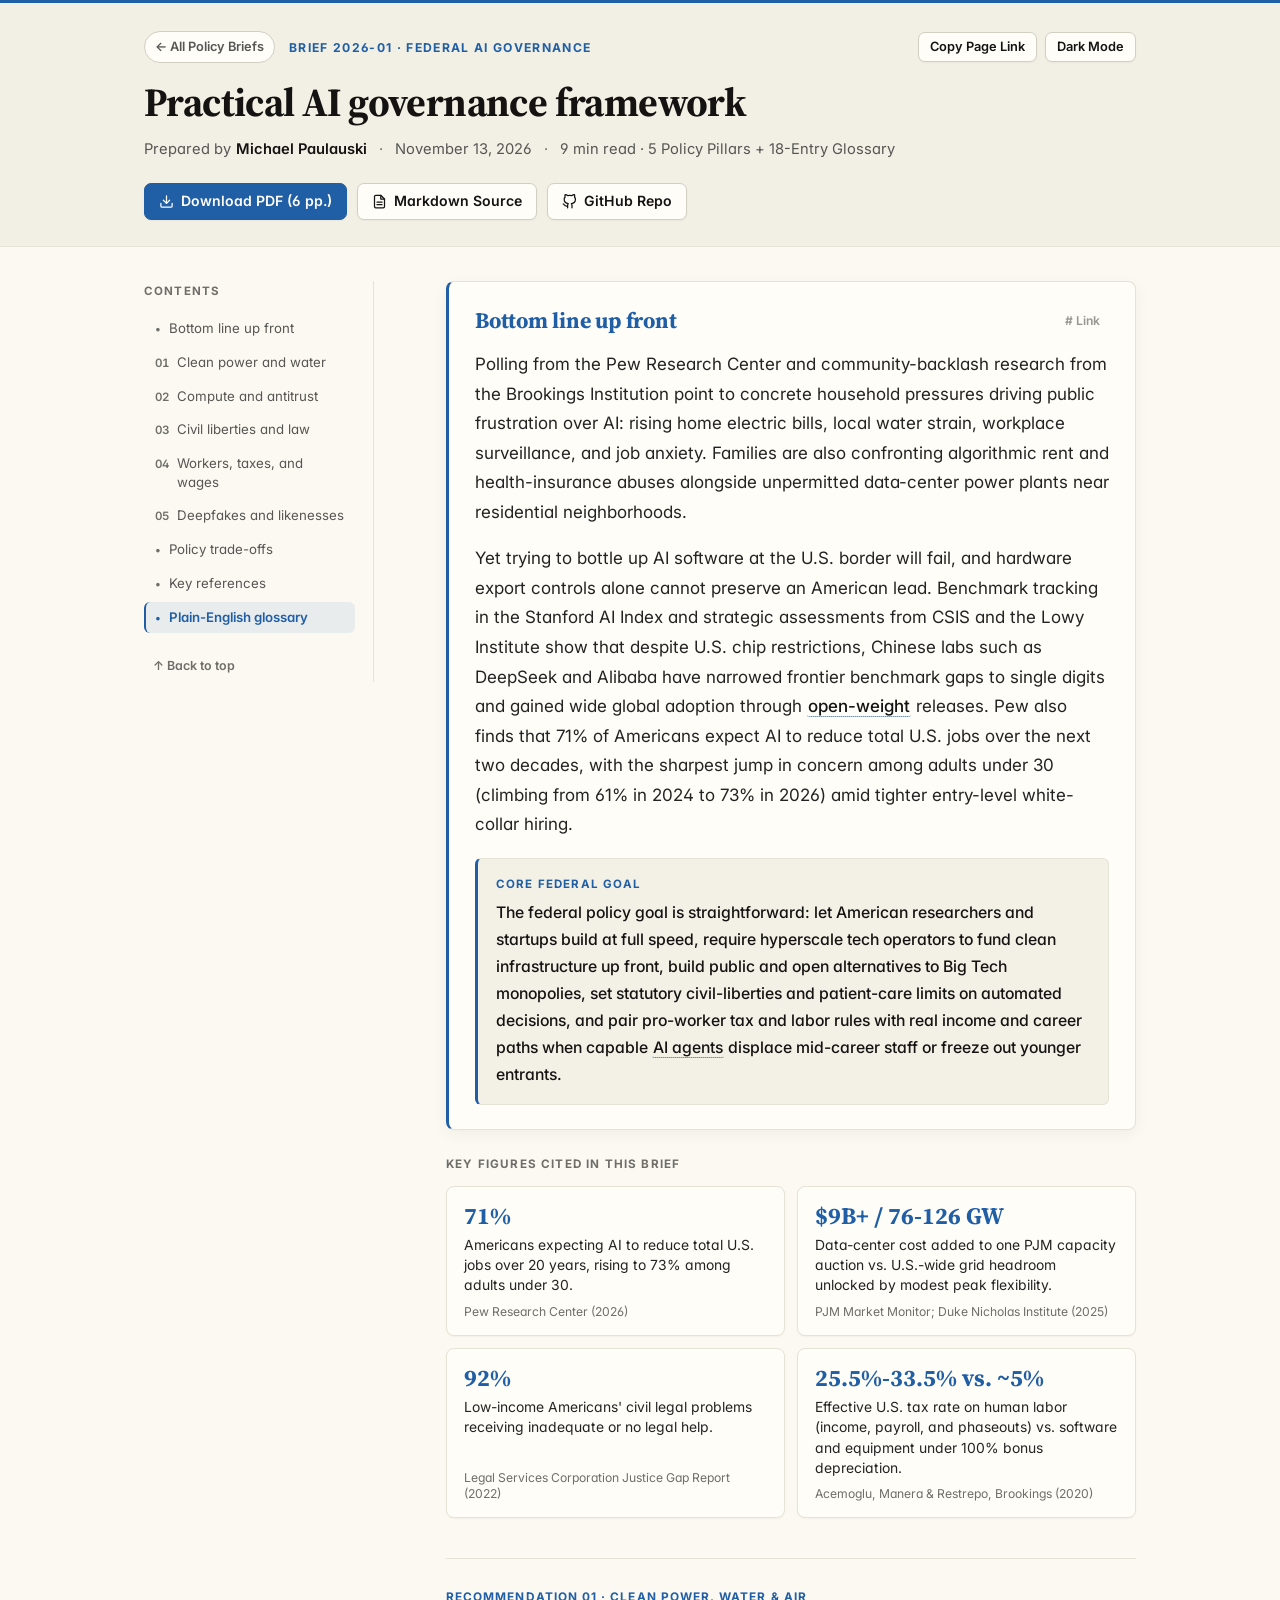
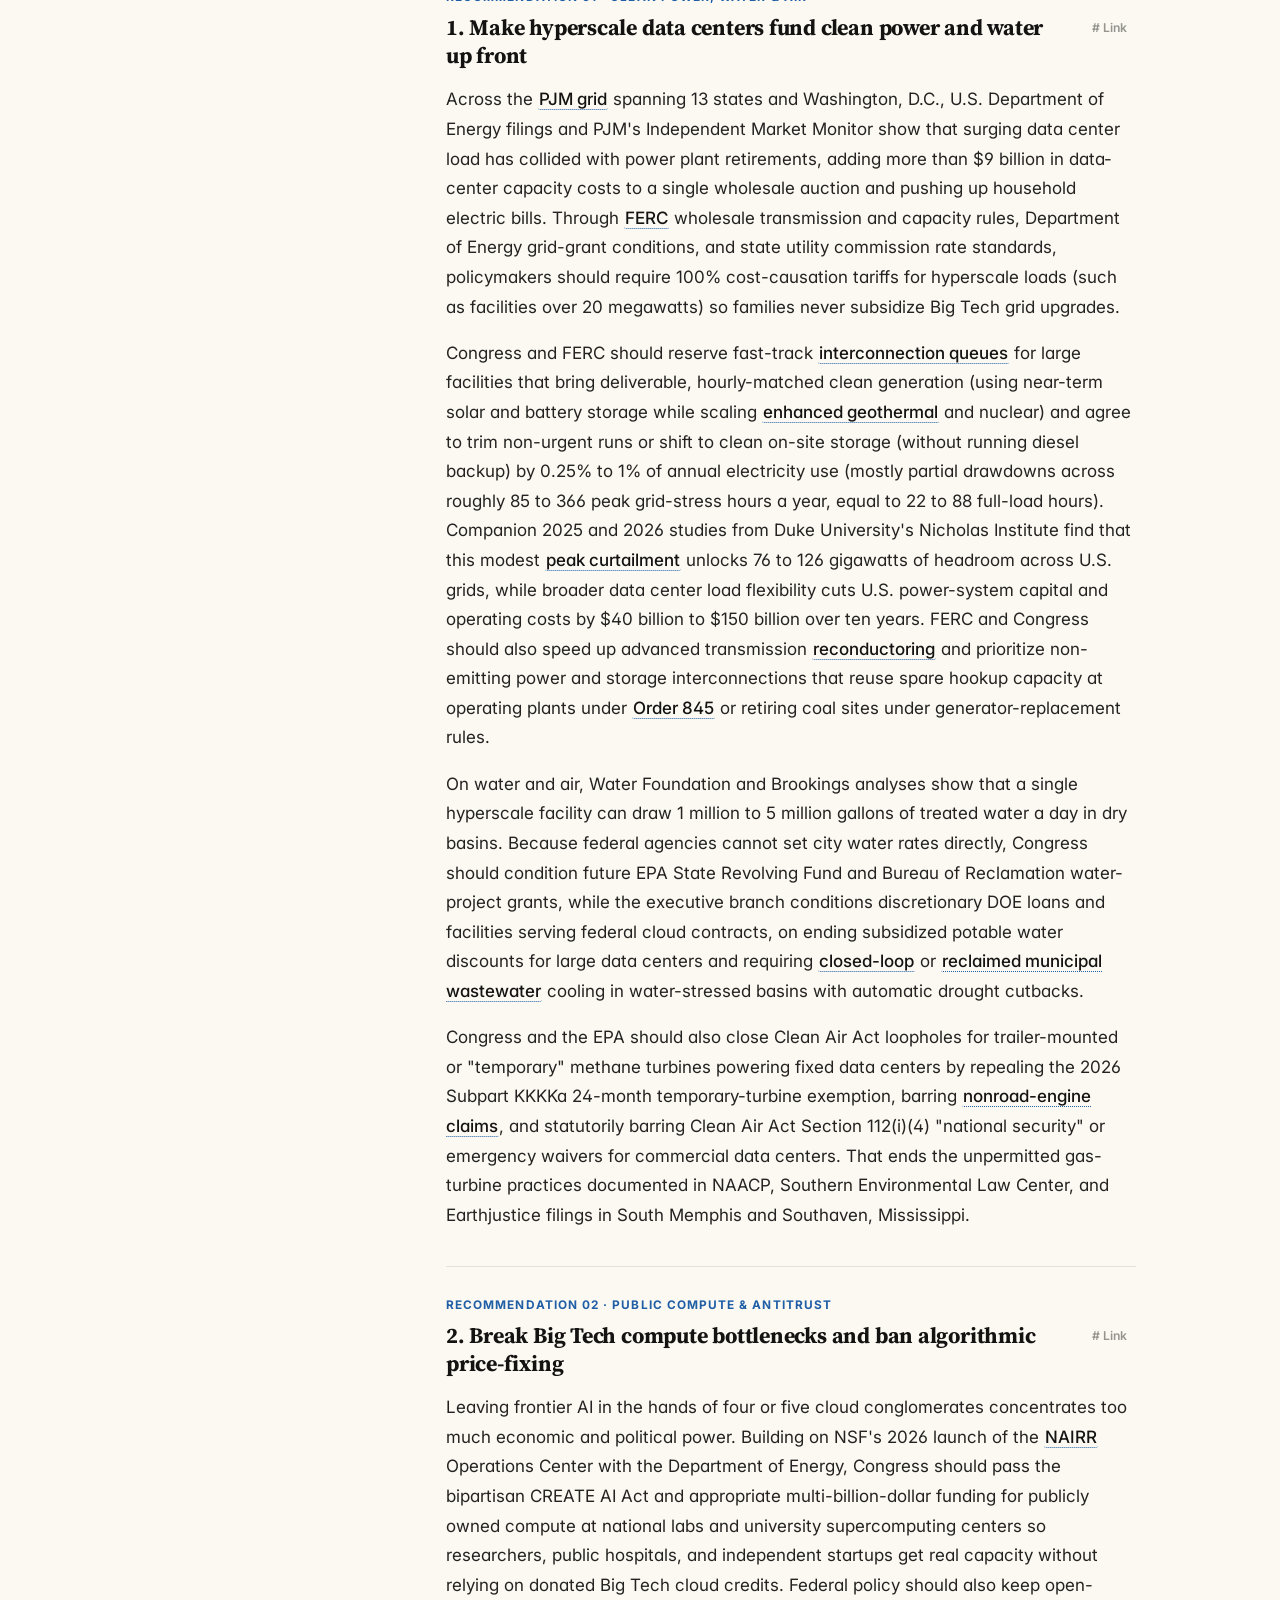
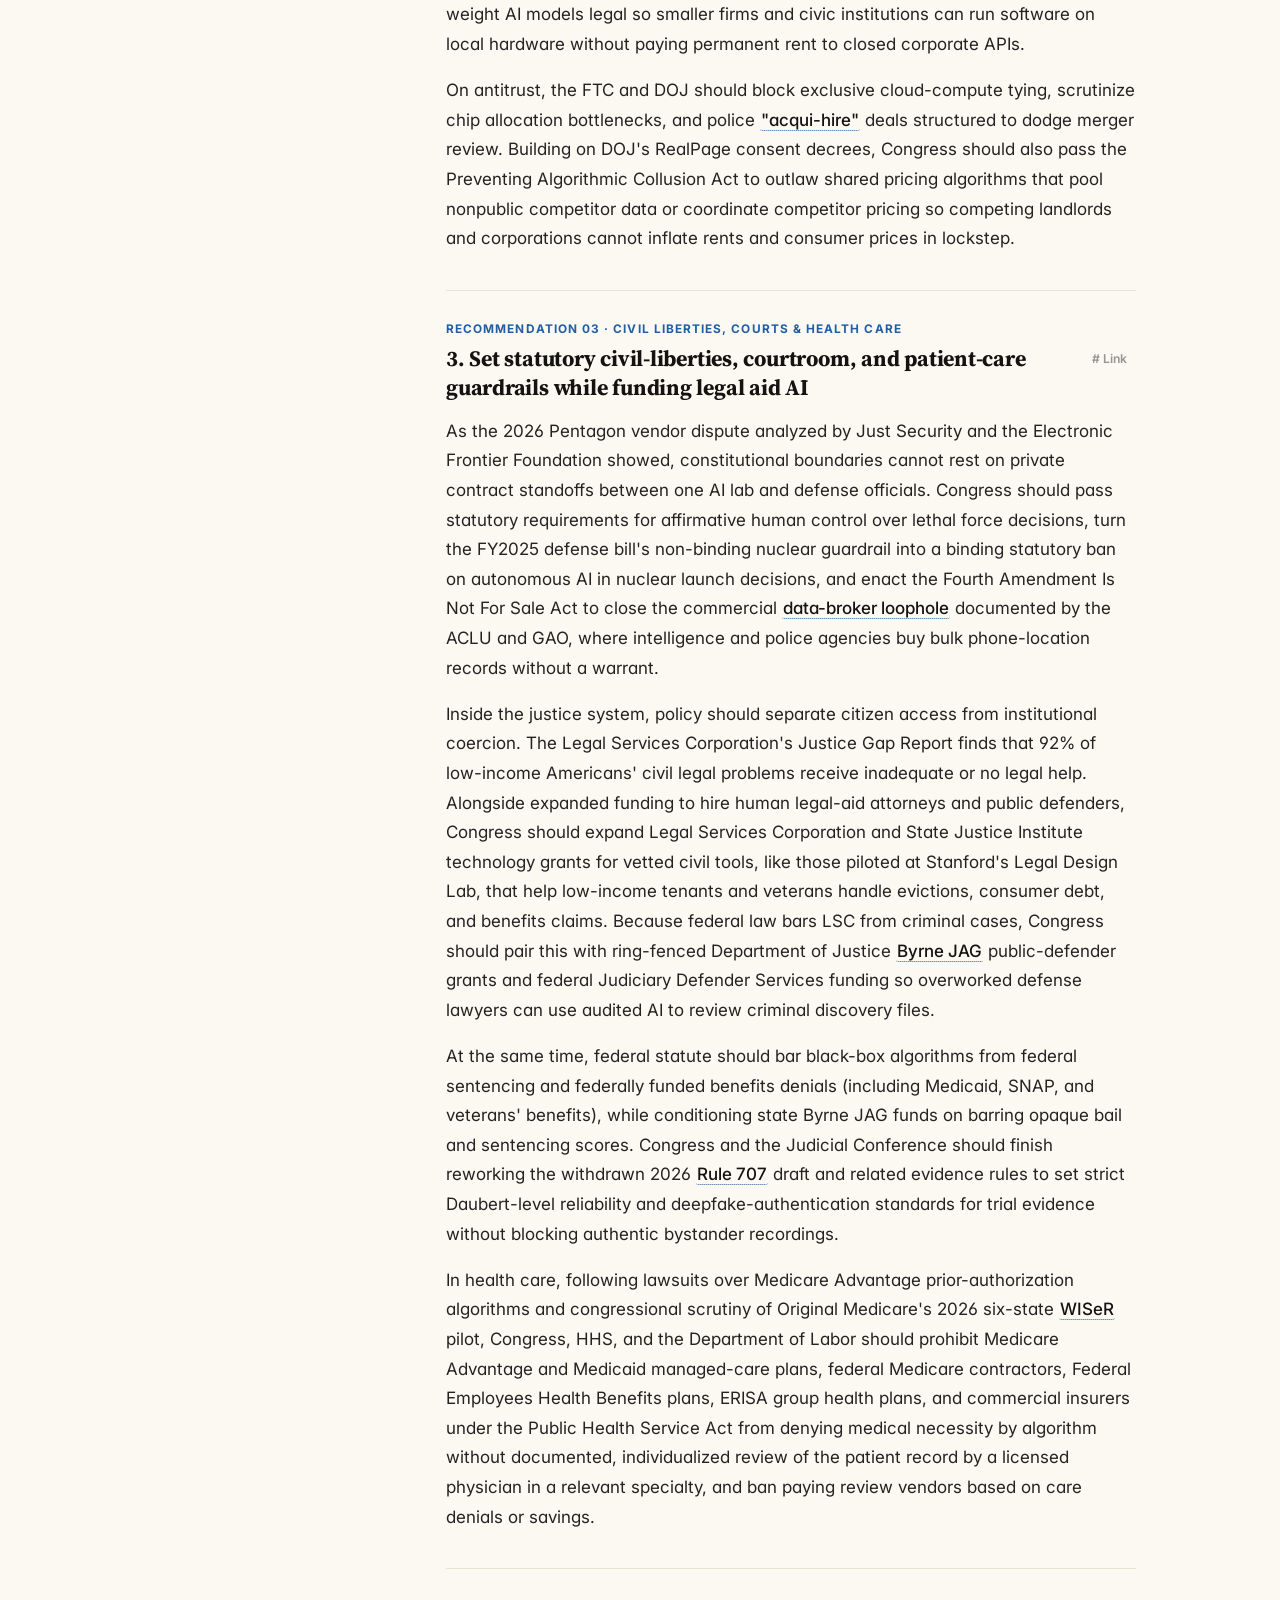
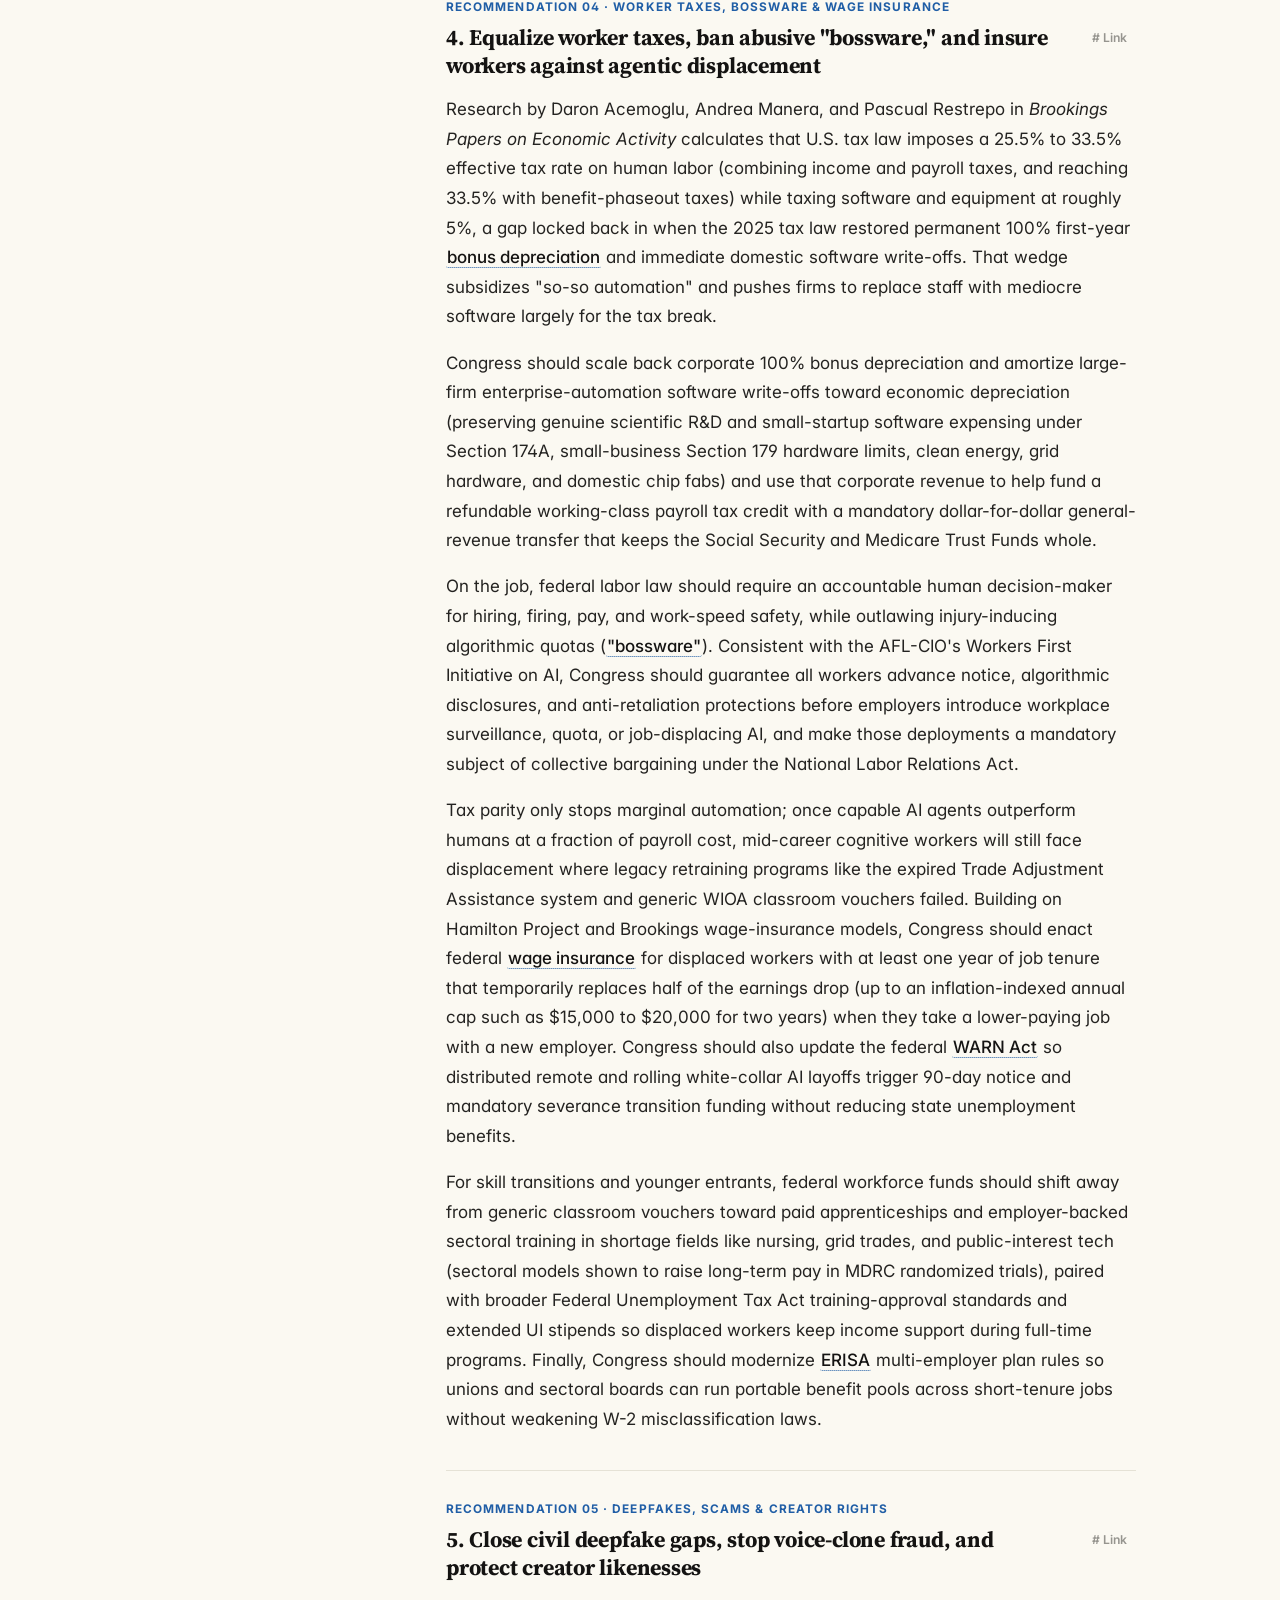
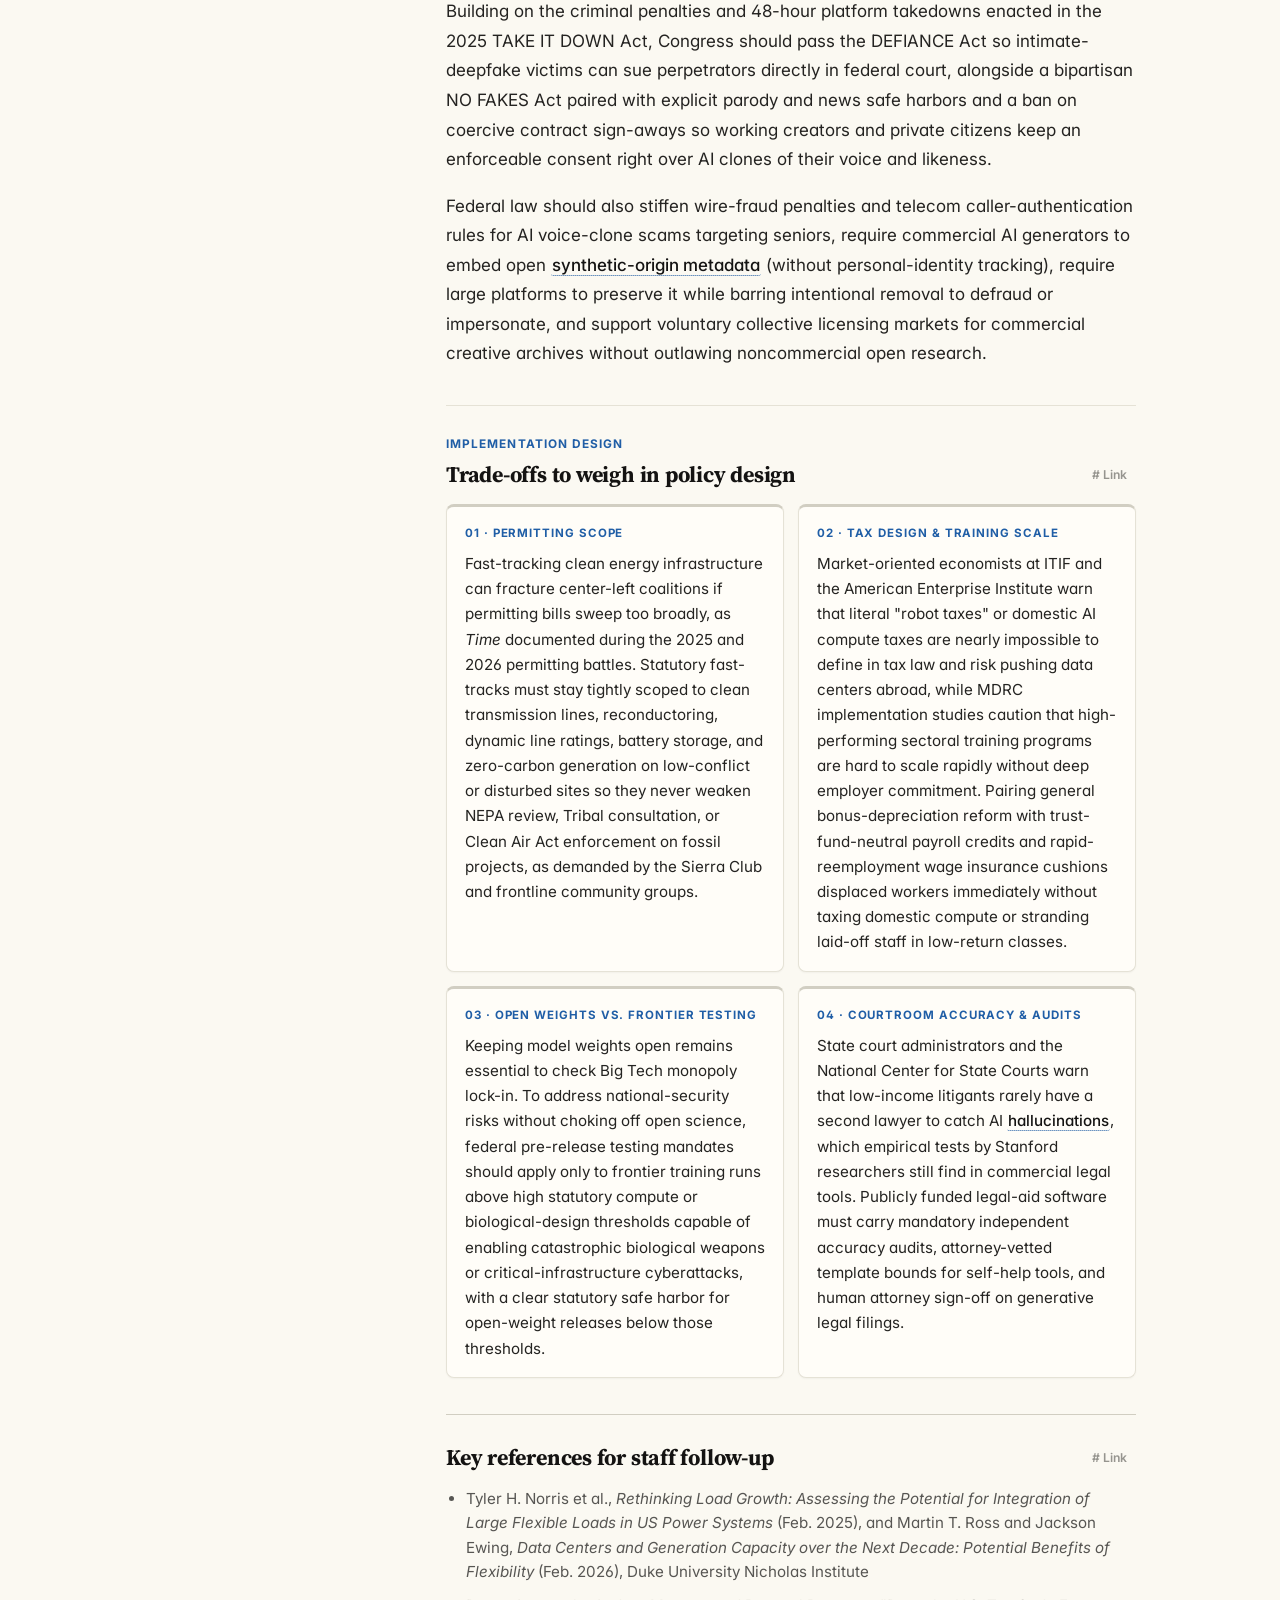
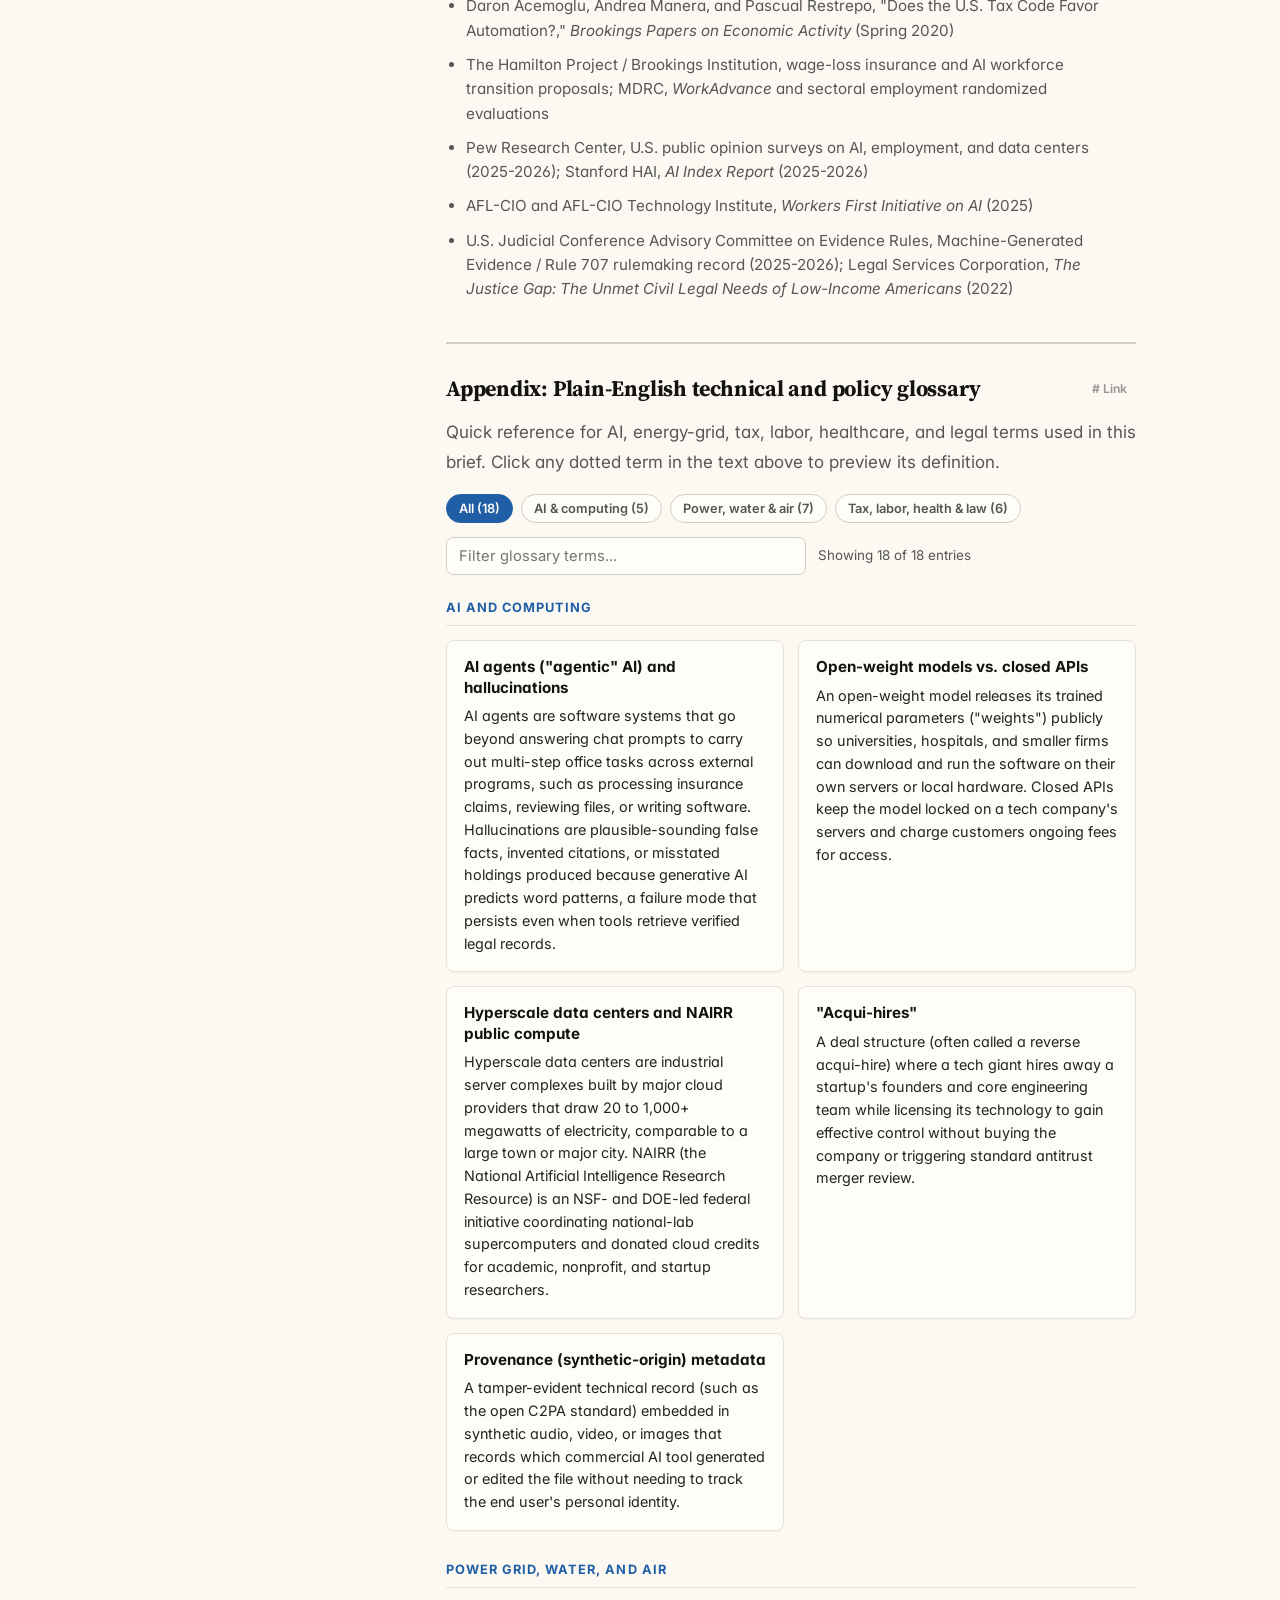
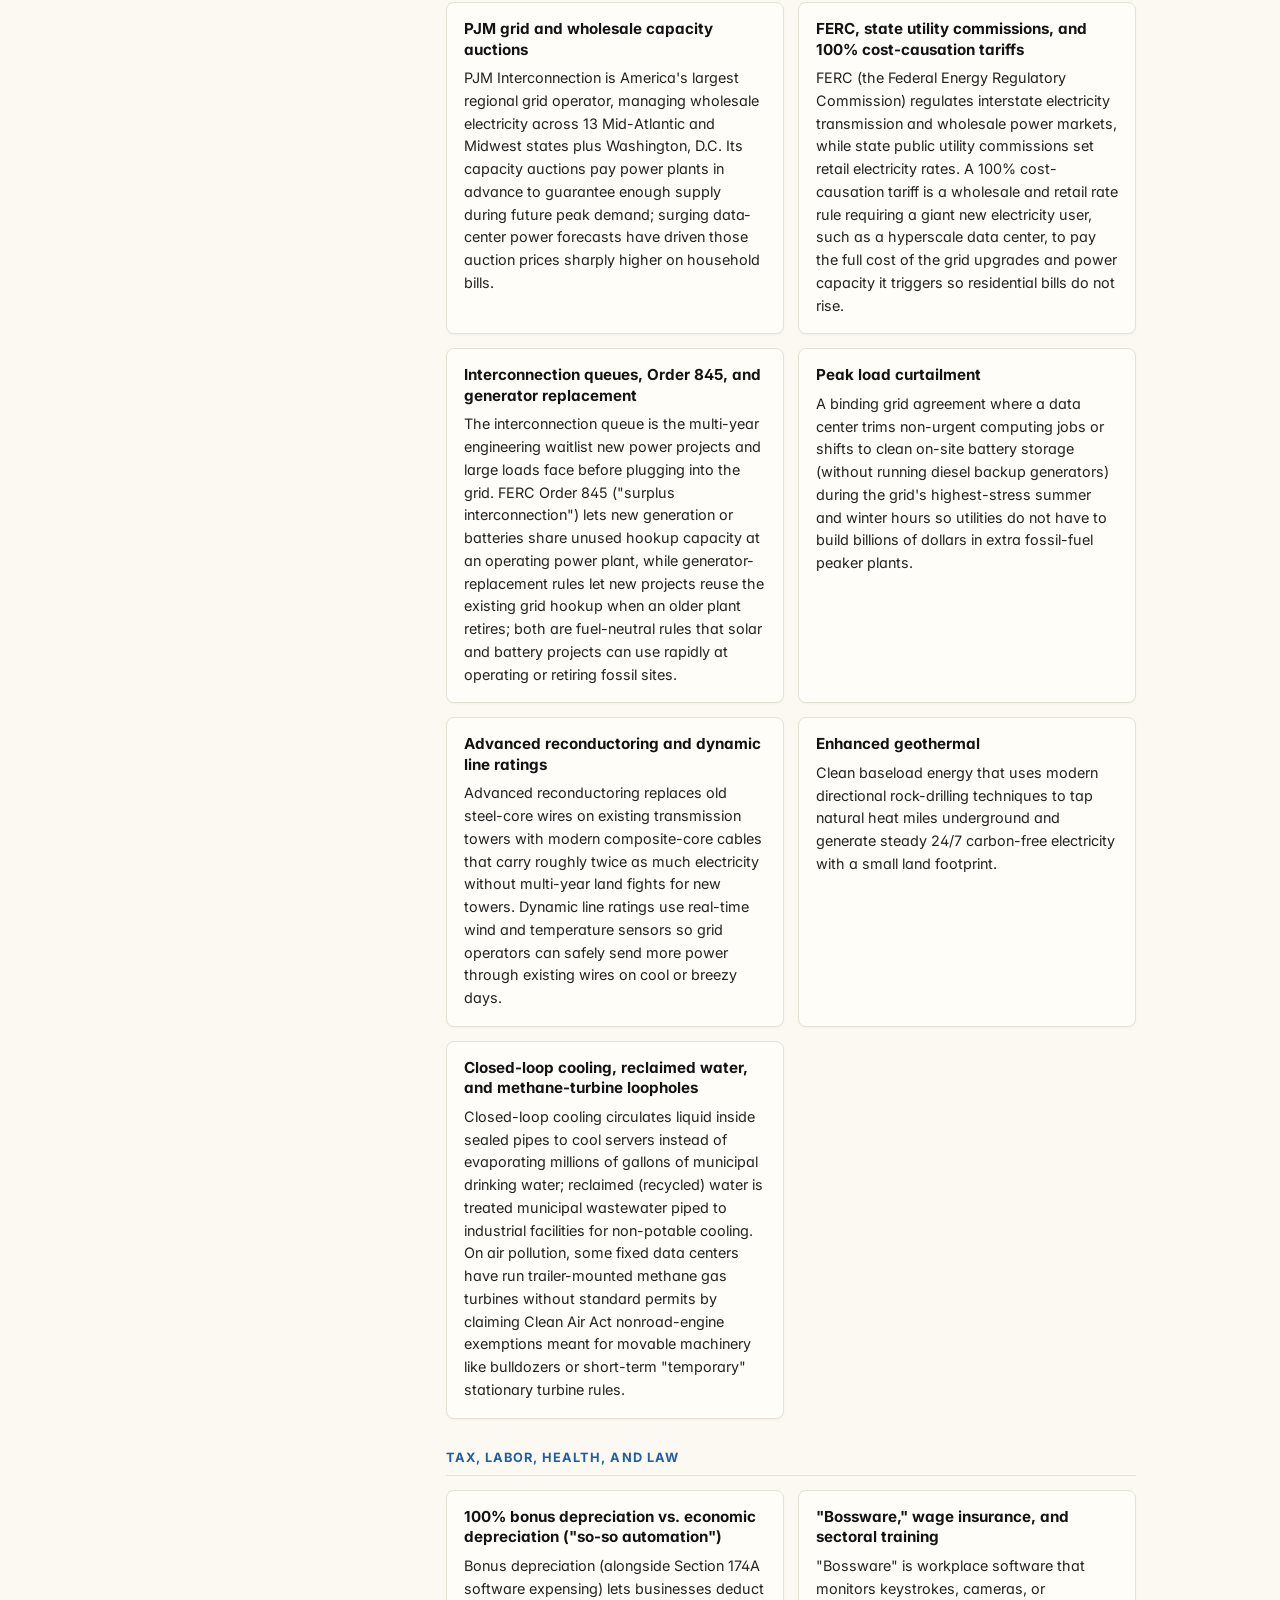
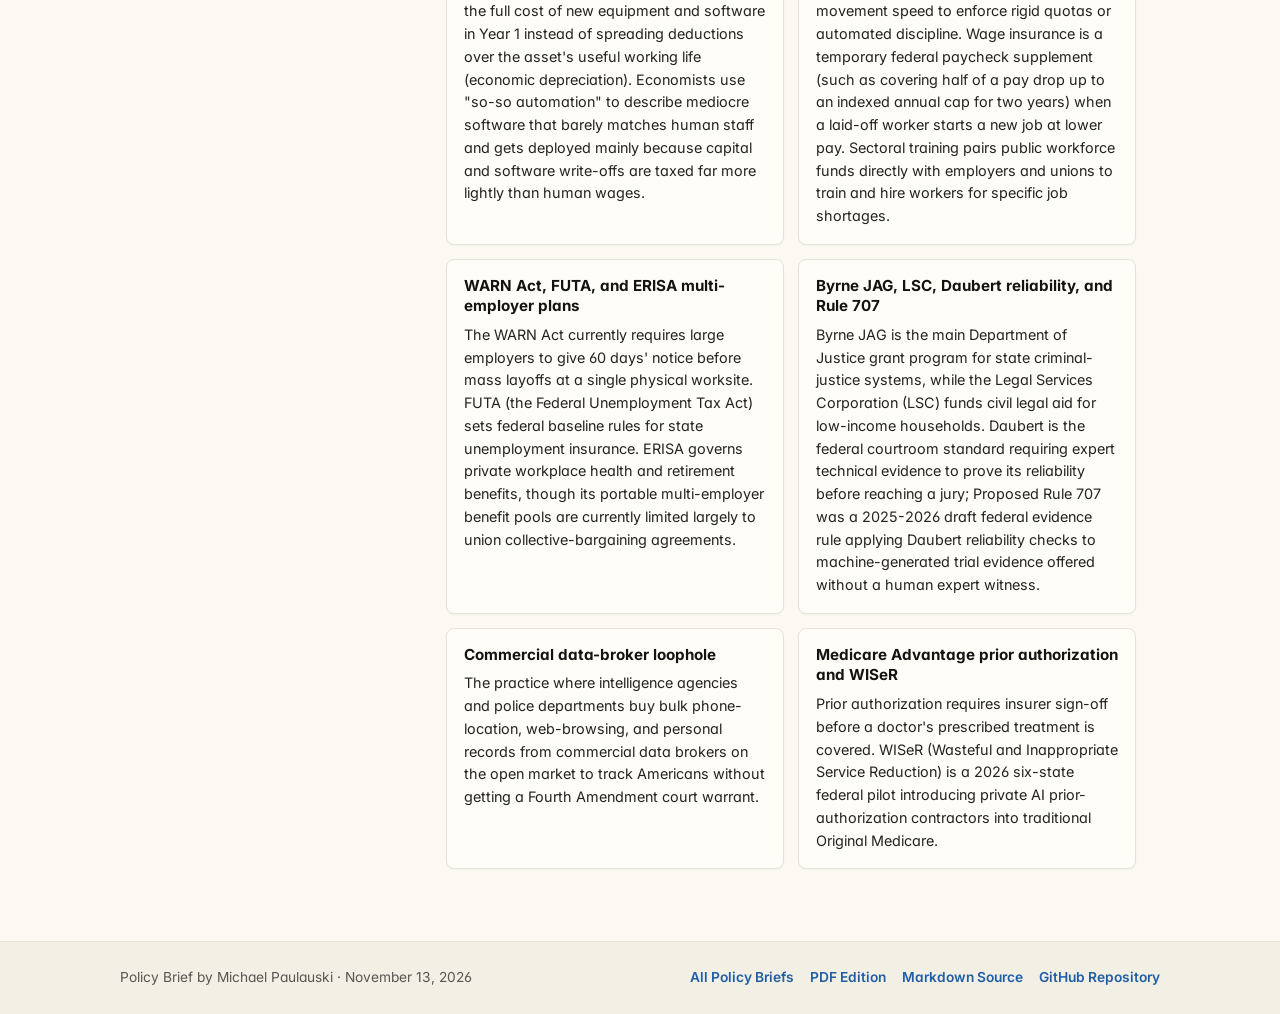
==== commit 6d8ad919: "Harden AI governance brief, glossary, and web UX from third red-team audit" ====
--- a/ai-governance/index.html
+++ b/ai-governance/index.html
@@ -38,7 +38,8 @@
 
   <link rel="preconnect" href="https://fonts.googleapis.com" />
   <link rel="preconnect" href="https://fonts.gstatic.com" crossorigin />
-  <link rel="stylesheet" href="https://fonts.googleapis.com/css2?family=Inter:wght@400;500;600;700&family=Source+Serif+4:opsz,wght@8..60,600;8..60,700&display=swap" />
+  <link rel="stylesheet" href="https://fonts.googleapis.com/css2?family=Inter:wght@400;500;600;700&family=Source+Serif+4:opsz,wght@8..60,600;8..60,700&display=swap" media="print" onload="this.media='all'" />
+  <noscript><link rel="stylesheet" href="https://fonts.googleapis.com/css2?family=Inter:wght@400;500;600;700&family=Source+Serif+4:opsz,wght@8..60,600;8..60,700&display=swap" /></noscript>
   <link rel="stylesheet" href="../styles.css" />
 </head>
 <body>
@@ -64,7 +65,7 @@
         <span class="meta-sep" aria-hidden="true">&middot;</span>
         <span class="meta-item">November 13, 2026</span>
         <span class="meta-sep" aria-hidden="true">&middot;</span>
-        <span class="meta-item">9 min read &middot; 5 Policy Pillars + 16-Term Glossary</span>
+        <span class="meta-item">9 min read &middot; 5 Policy Pillars + 18-Entry Glossary</span>
       </div>
 
       <div class="action-bar">
@@ -136,10 +137,10 @@
           <button class="copy-anchor-btn" type="button" data-anchor="#bluf" aria-label="Copy link to Bottom line up front"># Link</button>
         </div>
         <p data-verbatim>Polling from the Pew Research Center and community-backlash research from the Brookings Institution point to concrete household pressures driving public frustration over AI: rising home electric bills, local water strain, workplace surveillance, and job anxiety. Families are also confronting algorithmic rent and health-insurance abuses alongside unpermitted data-center power plants near residential neighborhoods.</p>
-        <p data-verbatim>Yet trying to bottle up AI software at the U.S. border will fail, and hardware export controls alone cannot preserve an American lead. Benchmark tracking in the Stanford AI Index and strategic assessments from CSIS and the Lowy Institute show that despite U.S. chip restrictions, Chinese labs such as DeepSeek and Alibaba have narrowed frontier benchmark gaps to single digits and gained wide global adoption through <span class="inline-term" tabindex="0" role="button" data-glossary-target="term-2">open-weight</span> releases. Pew also finds that 71% of Americans expect AI to reduce total U.S. jobs over the next two decades, with the sharpest jump in concern among adults under 30 (climbing from 61% in 2024 to 73% in 2026) amid tighter entry-level white-collar hiring.</p>
+        <p data-verbatim>Yet trying to bottle up AI software at the U.S. border will fail, and hardware export controls alone cannot preserve an American lead. Benchmark tracking in the Stanford AI Index and strategic assessments from CSIS and the Lowy Institute show that despite U.S. chip restrictions, Chinese labs such as DeepSeek and Alibaba have narrowed frontier benchmark gaps to single digits and gained wide global adoption through <span class="inline-term" tabindex="0" role="button" aria-expanded="false" aria-controls="term-popover" data-glossary-target="term-2">open-weight</span> releases. Pew also finds that 71% of Americans expect AI to reduce total U.S. jobs over the next two decades, with the sharpest jump in concern among adults under 30 (climbing from 61% in 2024 to 73% in 2026) amid tighter entry-level white-collar hiring.</p>
         <div class="bluf-goal">
           <div class="goal-kicker">Core Federal Goal</div>
-          <p data-verbatim>The federal policy goal is straightforward: let American researchers and startups build at full speed, require hyperscale tech operators to fund clean infrastructure up front, build public and open alternatives to Big Tech monopolies, set statutory civil-liberties and patient-care limits on automated decisions, and pair pro-worker tax and labor rules with real income protection when capable <span class="inline-term" tabindex="0" role="button" data-glossary-target="term-1">AI agents</span> displace mid-career staff.</p>
+          <p data-verbatim>The federal policy goal is straightforward: let American researchers and startups build at full speed, require hyperscale tech operators to fund clean infrastructure up front, build public and open alternatives to Big Tech monopolies, set statutory civil-liberties and patient-care limits on automated decisions, and pair pro-worker tax and labor rules with real income and career paths when capable <span class="inline-term" tabindex="0" role="button" aria-expanded="false" aria-controls="term-popover" data-glossary-target="term-1" data-popover-title="AI agents (&quot;agentic&quot; AI)" data-popover-body="AI agents are software systems that go beyond answering chat prompts to carry out multi-step office tasks across external programs, such as processing insurance claims, reviewing files, or writing software.">AI agents</span> displace mid-career staff or freeze out younger entrants.</p>
         </div>
       </section>
 
@@ -153,17 +154,17 @@
           </div>
           <div class="stat-card">
             <div class="stat-figure">$9B+ / 76-126 GW</div>
-            <div class="stat-label">Single PJM capacity-auction jump vs. existing grid headroom unlocked by modest peak load flexibility.</div>
-            <div class="stat-cite">PJM Market Monitor; Duke Nicholas Institute (2025-2026)</div>
+            <div class="stat-label">Data-center cost added to one PJM capacity auction vs. U.S.-wide grid headroom unlocked by modest peak flexibility.</div>
+            <div class="stat-cite">PJM Market Monitor; Duke Nicholas Institute (2025)</div>
           </div>
           <div class="stat-card">
             <div class="stat-figure">92%</div>
             <div class="stat-label">Low-income Americans' civil legal problems receiving inadequate or no legal help.</div>
-            <div class="stat-cite">Legal Services Corporation Justice Gap Report</div>
+            <div class="stat-cite">Legal Services Corporation Justice Gap Report (2022)</div>
           </div>
           <div class="stat-card">
             <div class="stat-figure">25.5%-33.5% vs. ~5%</div>
-            <div class="stat-label">Effective U.S. tax rate on human labor compared with software and equipment under 100% bonus depreciation.</div>
+            <div class="stat-label">Effective U.S. tax rate on human labor (income, payroll, and phaseouts) vs. software and equipment under 100% bonus depreciation.</div>
             <div class="stat-cite">Acemoglu, Manera &amp; Restrepo, Brookings (2020)</div>
           </div>
         </div>
@@ -175,10 +176,10 @@
           <h2>1. Make hyperscale data centers fund clean power and water up front</h2>
           <button class="copy-anchor-btn" type="button" data-anchor="#data-centers" aria-label="Copy link to Section 1"># Link</button>
         </div>
-        <p data-verbatim>Across the <span class="inline-term" tabindex="0" role="button" data-glossary-target="term-5">PJM grid</span> spanning 13 states and Washington, D.C., U.S. Department of Energy filings and PJM's Independent Market Monitor show that surging data center load has collided with power plant retirements, adding more than $9 billion to a single wholesale capacity auction and pushing up household electric bills. Through <span class="inline-term" tabindex="0" role="button" data-glossary-target="term-6">FERC</span> wholesale tariff orders and Department of Energy grid-grant conditions, Washington should push 100% cost-causation tariffs for hyperscale loads (such as facilities over 20 megawatts) so families never subsidize Big Tech grid upgrades.</p>
-        <p data-verbatim>Fast-track <span class="inline-term" tabindex="0" role="button" data-glossary-target="term-7">interconnection queues</span> should be reserved for large facilities that bring matched clean generation (using near-term solar and battery storage while scaling <span class="inline-term" tabindex="0" role="button" data-glossary-target="term-10">geothermal</span> and nuclear) and agree to trim non-urgent runs by 0.25% to 1% of annual electricity use (mostly partial drawdowns across roughly 85 to 366 peak grid-stress hours a year, equal to 22 to 88 full-load hours). Companion 2025 and 2026 studies from Duke University's Nicholas Institute find that this modest <span class="inline-term" tabindex="0" role="button" data-glossary-target="term-8">peak curtailment</span> unlocks 76 to 126 gigawatts of headroom on the existing grid, while broader data center load flexibility cuts U.S. power-system capital and operating costs by $40 billion to $150 billion over ten years. FERC should also speed up advanced transmission <span class="inline-term" tabindex="0" role="button" data-glossary-target="term-9">reconductoring</span> alongside fast-track clean-generation interconnections using spare capacity at operating power plants under <span class="inline-term" tabindex="0" role="button" data-glossary-target="term-7">Order 845</span> and generator-replacement rules at retiring coal sites.</p>
-        <p data-verbatim>On water and air, Water Foundation and Brookings analyses show that a single hyperscale facility can draw 1 million to 5 million gallons of treated water a day in dry basins. Because federal agencies cannot set city water rates directly, Congress and the executive branch should condition EPA State Revolving Fund water grants, Bureau of Reclamation funding, DOE loans, and federal cloud contracts on ending subsidized potable water discounts for large data centers and requiring <span class="inline-term" tabindex="0" role="button" data-glossary-target="term-11">closed-loop</span> or recycled graywater cooling with automatic drought cutbacks.</p>
-        <p data-verbatim>The EPA should also finalize a binding rule, without "national security" enforcement waivers, confirming that trailer-mounted or "temporary" methane turbines powering fixed data centers cannot claim Clean Air Act <span class="inline-term" tabindex="0" role="button" data-glossary-target="term-11">nonroad-engine exemptions</span>. That closes the loophole behind unpermitted gas turbines documented in NAACP, Southern Environmental Law Center, and Earthjustice filings in South Memphis and Southaven, Mississippi.</p>
+        <p data-verbatim>Across the <span class="inline-term" tabindex="0" role="button" aria-expanded="false" aria-controls="term-popover" data-glossary-target="term-6">PJM grid</span> spanning 13 states and Washington, D.C., U.S. Department of Energy filings and PJM's Independent Market Monitor show that surging data center load has collided with power plant retirements, adding more than $9 billion in data-center capacity costs to a single wholesale auction and pushing up household electric bills. Through <span class="inline-term" tabindex="0" role="button" aria-expanded="false" aria-controls="term-popover" data-glossary-target="term-7">FERC</span> wholesale transmission and capacity rules, Department of Energy grid-grant conditions, and state utility commission rate standards, policymakers should require 100% cost-causation tariffs for hyperscale loads (such as facilities over 20 megawatts) so families never subsidize Big Tech grid upgrades.</p>
+        <p data-verbatim>Congress and FERC should reserve fast-track <span class="inline-term" tabindex="0" role="button" aria-expanded="false" aria-controls="term-popover" data-glossary-target="term-8">interconnection queues</span> for large facilities that bring deliverable, hourly-matched clean generation (using near-term solar and battery storage while scaling <span class="inline-term" tabindex="0" role="button" aria-expanded="false" aria-controls="term-popover" data-glossary-target="term-11">enhanced geothermal</span> and nuclear) and agree to trim non-urgent runs or shift to clean on-site storage (without running diesel backup) by 0.25% to 1% of annual electricity use (mostly partial drawdowns across roughly 85 to 366 peak grid-stress hours a year, equal to 22 to 88 full-load hours). Companion 2025 and 2026 studies from Duke University's Nicholas Institute find that this modest <span class="inline-term" tabindex="0" role="button" aria-expanded="false" aria-controls="term-popover" data-glossary-target="term-9">peak curtailment</span> unlocks 76 to 126 gigawatts of headroom across U.S. grids, while broader data center load flexibility cuts U.S. power-system capital and operating costs by $40 billion to $150 billion over ten years. FERC and Congress should also speed up advanced transmission <span class="inline-term" tabindex="0" role="button" aria-expanded="false" aria-controls="term-popover" data-glossary-target="term-10">reconductoring</span> and prioritize non-emitting power and storage interconnections that reuse spare hookup capacity at operating plants under <span class="inline-term" tabindex="0" role="button" aria-expanded="false" aria-controls="term-popover" data-glossary-target="term-8">Order 845</span> or retiring coal sites under generator-replacement rules.</p>
+        <p data-verbatim>On water and air, Water Foundation and Brookings analyses show that a single hyperscale facility can draw 1 million to 5 million gallons of treated water a day in dry basins. Because federal agencies cannot set city water rates directly, Congress should condition future EPA State Revolving Fund and Bureau of Reclamation water-project grants, while the executive branch conditions discretionary DOE loans and facilities serving federal cloud contracts, on ending subsidized potable water discounts for large data centers and requiring <span class="inline-term" tabindex="0" role="button" aria-expanded="false" aria-controls="term-popover" data-glossary-target="term-12">closed-loop</span> or <span class="inline-term" tabindex="0" role="button" aria-expanded="false" aria-controls="term-popover" data-glossary-target="term-12">reclaimed municipal wastewater</span> cooling in water-stressed basins with automatic drought cutbacks.</p>
+        <p data-verbatim>Congress and the EPA should also close Clean Air Act loopholes for trailer-mounted or "temporary" methane turbines powering fixed data centers by repealing the 2026 Subpart KKKKa 24-month temporary-turbine exemption, barring <span class="inline-term" tabindex="0" role="button" aria-expanded="false" aria-controls="term-popover" data-glossary-target="term-12">nonroad-engine claims</span>, and statutorily barring Clean Air Act Section 112(i)(4) "national security" or emergency waivers for commercial data centers. That ends the unpermitted gas-turbine practices documented in NAACP, Southern Environmental Law Center, and Earthjustice filings in South Memphis and Southaven, Mississippi.</p>
       </section>
 
       <section id="compute-antitrust" class="brief-section">
@@ -187,8 +188,8 @@
           <h2>2. Break Big Tech compute bottlenecks and ban algorithmic price-fixing</h2>
           <button class="copy-anchor-btn" type="button" data-anchor="#compute-antitrust" aria-label="Copy link to Section 2"># Link</button>
         </div>
-        <p data-verbatim>Leaving frontier AI in the hands of four or five cloud conglomerates concentrates too much economic and political power. Building on NSF's 2026 launch of the <span class="inline-term" tabindex="0" role="button" data-glossary-target="term-3">NAIRR</span> Operations Center, Congress should pass the bipartisan CREATE AI Act and appropriate multi-billion-dollar funding for publicly owned compute at national labs and university supercomputing centers so researchers, public hospitals, and independent startups get real capacity without relying on donated Big Tech cloud credits. Federal policy should also keep open-weight AI models legal so smaller firms and civic institutions can run software locally without paying permanent rent to closed corporate APIs.</p>
-        <p data-verbatim>On antitrust, the FTC and DOJ should block exclusive cloud-compute tying, scrutinize chip allocation bottlenecks, and police <span class="inline-term" tabindex="0" role="button" data-glossary-target="term-4">"acqui-hire"</span> deals structured to dodge merger review. Building on DOJ's RealPage consent decrees, Congress should also pass the Preventing Algorithmic Collusion Act to outlaw shared pricing algorithms fed by nonpublic competitor data that let competing landlords and corporations inflate rents and consumer prices in lockstep.</p>
+        <p data-verbatim>Leaving frontier AI in the hands of four or five cloud conglomerates concentrates too much economic and political power. Building on NSF's 2026 launch of the <span class="inline-term" tabindex="0" role="button" aria-expanded="false" aria-controls="term-popover" data-glossary-target="term-3">NAIRR</span> Operations Center with the Department of Energy, Congress should pass the bipartisan CREATE AI Act and appropriate multi-billion-dollar funding for publicly owned compute at national labs and university supercomputing centers so researchers, public hospitals, and independent startups get real capacity without relying on donated Big Tech cloud credits. Federal policy should also keep open-weight AI models legal so smaller firms and civic institutions can run software on local hardware without paying permanent rent to closed corporate APIs.</p>
+        <p data-verbatim>On antitrust, the FTC and DOJ should block exclusive cloud-compute tying, scrutinize chip allocation bottlenecks, and police <span class="inline-term" tabindex="0" role="button" aria-expanded="false" aria-controls="term-popover" data-glossary-target="term-4">"acqui-hire"</span> deals structured to dodge merger review. Building on DOJ's RealPage consent decrees, Congress should also pass the Preventing Algorithmic Collusion Act to outlaw shared pricing algorithms that pool nonpublic competitor data or coordinate competitor pricing so competing landlords and corporations cannot inflate rents and consumer prices in lockstep.</p>
       </section>
 
       <section id="civil-liberties-justice" class="brief-section">
@@ -197,10 +198,10 @@
           <h2>3. Set statutory civil-liberties, courtroom, and patient-care guardrails while funding legal aid AI</h2>
           <button class="copy-anchor-btn" type="button" data-anchor="#civil-liberties-justice" aria-label="Copy link to Section 3"># Link</button>
         </div>
-        <p data-verbatim>As the 2026 Pentagon vendor dispute analyzed by Just Security and the Electronic Frontier Foundation showed, constitutional boundaries cannot rest on private contract standoffs between one AI lab and defense officials. Congress should pass statutory requirements for meaningful human control over lethal force targeting people, turn the FY2025 defense bill's non-binding nuclear guardrail into a binding statutory ban on autonomous AI in nuclear launch decisions, and enact the Fourth Amendment Is Not For Sale Act to close the commercial <span class="inline-term" tabindex="0" role="button" data-glossary-target="term-16">data-broker loophole</span> documented by the ACLU and GAO, where intelligence and police agencies buy bulk phone-location records without a warrant.</p>
-        <p data-verbatim>Inside the justice system, policy should separate citizen access from institutional coercion. The Legal Services Corporation's Justice Gap Report finds that 92% of low-income Americans' civil legal problems receive inadequate or no legal help. Congress should expand Legal Services Corporation and State Justice Institute technology grants for vetted civil tools, like those piloted at Stanford's Legal Design Lab, that help low-income tenants and veterans handle evictions, consumer debt, and benefits claims. Because federal law bars LSC from criminal cases, Congress should pair this with dedicated Department of Justice <span class="inline-term" tabindex="0" role="button" data-glossary-target="term-15">Byrne JAG</span> grants for state public defenders and federal Judiciary Defender Services funding so overworked defense lawyers can use audited AI to review criminal discovery files.</p>
-        <p data-verbatim>At the same time, federal statute should bar black-box algorithms from federal sentencing and federally funded benefits denials (including Medicaid, SNAP, and veterans' benefits), while conditioning state Byrne JAG funds on barring opaque bail and sentencing scores. Congress and the Judicial Conference should finish reworking the withdrawn 2026 <span class="inline-term" tabindex="0" role="button" data-glossary-target="term-15">Rule 707</span> draft and related evidence rules to set strict Daubert-level reliability and deepfake-authentication standards for trial evidence.</p>
-        <p data-verbatim>In health care, following lawsuits over Medicare Advantage prior-authorization algorithms and congressional scrutiny of Original Medicare's 2026 six-state <span class="inline-term" tabindex="0" role="button" data-glossary-target="term-16">WISeR</span> pilot, Congress, HHS, and the Department of Labor should prohibit Medicare Advantage and Medicaid managed-care plans, federal Medicare contractors, ERISA group health plans, and commercial insurers under the Public Health Service Act from denying medical necessity by algorithm without a licensed physician reviewing the patient record, and ban paying review vendors based on care denials or savings.</p>
+        <p data-verbatim>As the 2026 Pentagon vendor dispute analyzed by Just Security and the Electronic Frontier Foundation showed, constitutional boundaries cannot rest on private contract standoffs between one AI lab and defense officials. Congress should pass statutory requirements for affirmative human control over lethal force decisions, turn the FY2025 defense bill's non-binding nuclear guardrail into a binding statutory ban on autonomous AI in nuclear launch decisions, and enact the Fourth Amendment Is Not For Sale Act to close the commercial <span class="inline-term" tabindex="0" role="button" aria-expanded="false" aria-controls="term-popover" data-glossary-target="term-17">data-broker loophole</span> documented by the ACLU and GAO, where intelligence and police agencies buy bulk phone-location records without a warrant.</p>
+        <p data-verbatim>Inside the justice system, policy should separate citizen access from institutional coercion. The Legal Services Corporation's Justice Gap Report finds that 92% of low-income Americans' civil legal problems receive inadequate or no legal help. Alongside expanded funding to hire human legal-aid attorneys and public defenders, Congress should expand Legal Services Corporation and State Justice Institute technology grants for vetted civil tools, like those piloted at Stanford's Legal Design Lab, that help low-income tenants and veterans handle evictions, consumer debt, and benefits claims. Because federal law bars LSC from criminal cases, Congress should pair this with ring-fenced Department of Justice <span class="inline-term" tabindex="0" role="button" aria-expanded="false" aria-controls="term-popover" data-glossary-target="term-16">Byrne JAG</span> public-defender grants and federal Judiciary Defender Services funding so overworked defense lawyers can use audited AI to review criminal discovery files.</p>
+        <p data-verbatim>At the same time, federal statute should bar black-box algorithms from federal sentencing and federally funded benefits denials (including Medicaid, SNAP, and veterans' benefits), while conditioning state Byrne JAG funds on barring opaque bail and sentencing scores. Congress and the Judicial Conference should finish reworking the withdrawn 2026 <span class="inline-term" tabindex="0" role="button" aria-expanded="false" aria-controls="term-popover" data-glossary-target="term-16">Rule 707</span> draft and related evidence rules to set strict Daubert-level reliability and deepfake-authentication standards for trial evidence without blocking authentic bystander recordings.</p>
+        <p data-verbatim>In health care, following lawsuits over Medicare Advantage prior-authorization algorithms and congressional scrutiny of Original Medicare's 2026 six-state <span class="inline-term" tabindex="0" role="button" aria-expanded="false" aria-controls="term-popover" data-glossary-target="term-18">WISeR</span> pilot, Congress, HHS, and the Department of Labor should prohibit Medicare Advantage and Medicaid managed-care plans, federal Medicare contractors, Federal Employees Health Benefits plans, ERISA group health plans, and commercial insurers under the Public Health Service Act from denying medical necessity by algorithm without documented, individualized review of the patient record by a licensed physician in a relevant specialty, and ban paying review vendors based on care denials or savings.</p>
       </section>
 
       <section id="workers-taxes" class="brief-section">
@@ -209,11 +210,11 @@
           <h2>4. Equalize worker taxes, ban abusive "bossware," and insure workers against agentic displacement</h2>
           <button class="copy-anchor-btn" type="button" data-anchor="#workers-taxes" aria-label="Copy link to Section 4"># Link</button>
         </div>
-        <p data-verbatim>Research by Daron Acemoglu, Andrea Manera, and Pascual Restrepo in <em>Brookings Papers on Economic Activity</em> calculates that U.S. tax law imposes a 25.5% to 33.5% effective tax rate on human labor (combining income, payroll, and benefit-phaseout taxes) while taxing software and equipment at roughly 5%, a gap locked back in when the 2025 tax law restored 100% first-year <span class="inline-term" tabindex="0" role="button" data-glossary-target="term-12">bonus depreciation</span> and immediate domestic software write-offs. That wedge subsidizes "so-so automation" and pushes firms to replace staff with mediocre software largely for the tax break.</p>
-        <p data-verbatim>Congress should scale back across-the-board 100% corporate bonus depreciation toward true economic depreciation (carving out clean energy, grid hardware, and domestic chip fabs) and use that corporate revenue to fund a refundable working-class payroll tax credit with a mandatory dollar-for-dollar general-revenue transfer keeping the Social Security and Medicare Trust Funds whole.</p>
-        <p data-verbatim>On the job, federal labor law should require an accountable human decision-maker for hiring, firing, pay, and work-speed safety, while outlawing injury-inducing algorithmic quotas (<span class="inline-term" tabindex="0" role="button" data-glossary-target="term-13">"bossware"</span>). Consistent with the AFL-CIO's Workers First Initiative on AI, workers should also gain statutory rights to advance notice and collective bargaining before employers deploy workplace AI.</p>
-        <p data-verbatim>Tax parity only stops marginal automation; once capable AI agents outperform humans at a fraction of payroll cost, mid-career cognitive workers will still face displacement where legacy retraining programs like the expired Trade Adjustment Assistance system and generic WIOA classroom vouchers failed. Drawing on Hamilton Project and Brookings labor research, Congress should enact federal <span class="inline-term" tabindex="0" role="button" data-glossary-target="term-13">wage insurance</span> for displaced workers with at least two or three years of job tenure that temporarily replaces half of the earnings drop (up to an annual cap such as $10,000 for two years) when they take a lower-paying job with a new employer. Congress should also update the federal <span class="inline-term" tabindex="0" role="button" data-glossary-target="term-14">WARN Act</span> so distributed remote and rolling white-collar AI layoffs trigger 90-day notice and mandatory severance transition funding.</p>
-        <p data-verbatim>For skill transitions and younger entrants, federal workforce funds should shift away from generic classroom vouchers toward paid apprenticeships and employer-backed sectoral training in shortage fields like nursing, grid trades, and public-interest tech (sectoral models shown to raise long-term pay in MDRC randomized trials), paired with broader Federal Unemployment Tax Act training-approval standards and extended UI stipends so displaced workers keep income support during full-time programs. Finally, Congress should modernize <span class="inline-term" tabindex="0" role="button" data-glossary-target="term-14">ERISA</span> multi-employer plan rules so unions and sectoral boards can run portable benefit pools across short-tenure jobs without weakening W-2 misclassification laws.</p>
+        <p data-verbatim>Research by Daron Acemoglu, Andrea Manera, and Pascual Restrepo in <em>Brookings Papers on Economic Activity</em> calculates that U.S. tax law imposes a 25.5% to 33.5% effective tax rate on human labor (combining income and payroll taxes, and reaching 33.5% with benefit-phaseout taxes) while taxing software and equipment at roughly 5%, a gap locked back in when the 2025 tax law restored permanent 100% first-year <span class="inline-term" tabindex="0" role="button" aria-expanded="false" aria-controls="term-popover" data-glossary-target="term-13">bonus depreciation</span> and immediate domestic software write-offs. That wedge subsidizes "so-so automation" and pushes firms to replace staff with mediocre software largely for the tax break.</p>
+        <p data-verbatim>Congress should scale back corporate 100% bonus depreciation and amortize large-firm enterprise-automation software write-offs toward economic depreciation (preserving genuine scientific R&amp;D and small-startup software expensing under Section 174A, small-business Section 179 hardware limits, clean energy, grid hardware, and domestic chip fabs) and use that corporate revenue to help fund a refundable working-class payroll tax credit with a mandatory dollar-for-dollar general-revenue transfer that keeps the Social Security and Medicare Trust Funds whole.</p>
+        <p data-verbatim>On the job, federal labor law should require an accountable human decision-maker for hiring, firing, pay, and work-speed safety, while outlawing injury-inducing algorithmic quotas (<span class="inline-term" tabindex="0" role="button" aria-expanded="false" aria-controls="term-popover" data-glossary-target="term-14" data-popover-title="&quot;Bossware&quot;" data-popover-body="&quot;Bossware&quot; is workplace software that monitors keystrokes, cameras, or movement speed to enforce rigid quotas or automated discipline.">"bossware"</span>). Consistent with the AFL-CIO's Workers First Initiative on AI, Congress should guarantee all workers advance notice, algorithmic disclosures, and anti-retaliation protections before employers introduce workplace surveillance, quota, or job-displacing AI, and make those deployments a mandatory subject of collective bargaining under the National Labor Relations Act.</p>
+        <p data-verbatim>Tax parity only stops marginal automation; once capable AI agents outperform humans at a fraction of payroll cost, mid-career cognitive workers will still face displacement where legacy retraining programs like the expired Trade Adjustment Assistance system and generic WIOA classroom vouchers failed. Building on Hamilton Project and Brookings wage-insurance models, Congress should enact federal <span class="inline-term" tabindex="0" role="button" aria-expanded="false" aria-controls="term-popover" data-glossary-target="term-14" data-popover-title="Wage insurance" data-popover-body="Wage insurance is a temporary federal paycheck supplement (such as covering half of a pay drop up to an indexed annual cap for two years) when a laid-off worker starts a new job at lower pay.">wage insurance</span> for displaced workers with at least one year of job tenure that temporarily replaces half of the earnings drop (up to an inflation-indexed annual cap such as $15,000 to $20,000 for two years) when they take a lower-paying job with a new employer. Congress should also update the federal <span class="inline-term" tabindex="0" role="button" aria-expanded="false" aria-controls="term-popover" data-glossary-target="term-15" data-popover-title="WARN Act" data-popover-body="The WARN Act currently requires large employers to give 60 days' notice before mass layoffs at a single physical worksite.">WARN Act</span> so distributed remote and rolling white-collar AI layoffs trigger 90-day notice and mandatory severance transition funding without reducing state unemployment benefits.</p>
+        <p data-verbatim>For skill transitions and younger entrants, federal workforce funds should shift away from generic classroom vouchers toward paid apprenticeships and employer-backed sectoral training in shortage fields like nursing, grid trades, and public-interest tech (sectoral models shown to raise long-term pay in MDRC randomized trials), paired with broader Federal Unemployment Tax Act training-approval standards and extended UI stipends so displaced workers keep income support during full-time programs. Finally, Congress should modernize <span class="inline-term" tabindex="0" role="button" aria-expanded="false" aria-controls="term-popover" data-glossary-target="term-15" data-popover-title="ERISA multi-employer plans" data-popover-body="ERISA governs private workplace health and retirement benefits, though its portable multi-employer benefit pools are currently limited largely to union collective-bargaining agreements.">ERISA</span> multi-employer plan rules so unions and sectoral boards can run portable benefit pools across short-tenure jobs without weakening W-2 misclassification laws.</p>
       </section>
 
       <section id="deepfakes-fraud" class="brief-section">
@@ -222,8 +223,8 @@
           <h2>5. Close civil deepfake gaps, stop voice-clone fraud, and protect creator likenesses</h2>
           <button class="copy-anchor-btn" type="button" data-anchor="#deepfakes-fraud" aria-label="Copy link to Section 5"># Link</button>
         </div>
-        <p data-verbatim>Building on the criminal penalties and 48-hour platform takedowns enacted in the 2025 TAKE IT DOWN Act, Congress should pass the DEFIANCE Act so intimate-deepfake victims can sue perpetrators directly in federal court, alongside the bipartisan NO FAKES Act to give working creators and private citizens an enforceable federal consent and licensing right over AI clones of their voice and likeness.</p>
-        <p data-verbatim>Federal law should also stiffen wire-fraud penalties and telecom caller-authentication rules for AI voice-clone scams targeting seniors, require commercial AI platforms to embed open <span class="inline-term" tabindex="0" role="button" data-glossary-target="term-4">provenance metadata</span> and prohibit stripping it, and support collective licensing markets for commercial creative archives without outlawing open research.</p>
+        <p data-verbatim>Building on the criminal penalties and 48-hour platform takedowns enacted in the 2025 TAKE IT DOWN Act, Congress should pass the DEFIANCE Act so intimate-deepfake victims can sue perpetrators directly in federal court, alongside a bipartisan NO FAKES Act paired with explicit parody and news safe harbors and a ban on coercive contract sign-aways so working creators and private citizens keep an enforceable consent right over AI clones of their voice and likeness.</p>
+        <p data-verbatim>Federal law should also stiffen wire-fraud penalties and telecom caller-authentication rules for AI voice-clone scams targeting seniors, require commercial AI generators to embed open <span class="inline-term" tabindex="0" role="button" aria-expanded="false" aria-controls="term-popover" data-glossary-target="term-5">synthetic-origin metadata</span> (without personal-identity tracking), require large platforms to preserve it while barring intentional removal to defraud or impersonate, and support voluntary collective licensing markets for commercial creative archives without outlawing noncommercial open research.</p>
       </section>
 
       <section id="trade-offs" class="brief-section">
@@ -235,7 +236,7 @@
         <div class="tradeoffs-grid">
           <article class="tradeoff-card">
             <div class="tradeoff-eyebrow">01 &middot; Permitting Scope</div>
-            <p data-verbatim>Fast-tracking clean energy infrastructure can fracture center-left coalitions if permitting bills sweep too broadly, as <em>Time</em> documented during the 2025 and 2026 permitting battles. Statutory fast-tracks must stay tightly scoped to clean transmission lines, reconductoring, dynamic line ratings, and battery storage so they never weaken NEPA review, Tribal consultation, or Clean Air Act enforcement on fossil projects, as demanded by the Sierra Club and frontline community groups.</p>
+            <p data-verbatim>Fast-tracking clean energy infrastructure can fracture center-left coalitions if permitting bills sweep too broadly, as <em>Time</em> documented during the 2025 and 2026 permitting battles. Statutory fast-tracks must stay tightly scoped to clean transmission lines, reconductoring, dynamic line ratings, battery storage, and zero-carbon generation on low-conflict or disturbed sites so they never weaken NEPA review, Tribal consultation, or Clean Air Act enforcement on fossil projects, as demanded by the Sierra Club and frontline community groups.</p>
           </article>
           <article class="tradeoff-card">
             <div class="tradeoff-eyebrow">02 &middot; Tax Design &amp; Training Scale</div>
@@ -243,11 +244,11 @@
           </article>
           <article class="tradeoff-card">
             <div class="tradeoff-eyebrow">03 &middot; Open Weights vs. Frontier Testing</div>
-            <p data-verbatim>Keeping model weights open remains essential to check Big Tech monopoly lock-in. To address national-security risks without choking off open science, federal pre-release testing mandates should apply only to frontier training runs capable of enabling catastrophic biological weapons or critical-infrastructure cyberattacks, with a clear statutory safe harbor for ordinary open-weight releases.</p>
+            <p data-verbatim>Keeping model weights open remains essential to check Big Tech monopoly lock-in. To address national-security risks without choking off open science, federal pre-release testing mandates should apply only to frontier training runs above high statutory compute or biological-design thresholds capable of enabling catastrophic biological weapons or critical-infrastructure cyberattacks, with a clear statutory safe harbor for open-weight releases below those thresholds.</p>
           </article>
           <article class="tradeoff-card">
             <div class="tradeoff-eyebrow">04 &middot; Courtroom Accuracy &amp; Audits</div>
-            <p data-verbatim>State court administrators and the National Center for State Courts warn that low-income litigants rarely have a second lawyer to catch AI <span class="inline-term" tabindex="0" role="button" data-glossary-target="term-1">hallucinations</span>, which empirical tests by Stanford researchers still find in commercial legal tools. Publicly funded legal-aid software must carry mandatory independent accuracy audits and human attorney sign-off.</p>
+            <p data-verbatim>State court administrators and the National Center for State Courts warn that low-income litigants rarely have a second lawyer to catch AI <span class="inline-term" tabindex="0" role="button" aria-expanded="false" aria-controls="term-popover" data-glossary-target="term-1" data-popover-title="AI hallucinations" data-popover-body="Hallucinations are plausible-sounding false facts, invented citations, or misstated holdings produced because generative AI predicts word patterns, a failure mode that persists even when tools retrieve verified legal records.">hallucinations</span>, which empirical tests by Stanford researchers still find in commercial legal tools. Publicly funded legal-aid software must carry mandatory independent accuracy audits, attorney-vetted template bounds for self-help tools, and human attorney sign-off on generative legal filings.</p>
           </article>
         </div>
       </section>
@@ -275,37 +276,41 @@
         <p class="glossary-intro">Quick reference for AI, energy-grid, tax, labor, healthcare, and legal terms used in this brief. Click any dotted term in the text above to preview its definition.</p>
 
         <div class="glossary-filters" role="group" aria-label="Filter glossary by category">
-          <button class="filter-pill active" type="button" data-cat="all">All (16)</button>
-          <button class="filter-pill" type="button" data-cat="ai">AI &amp; computing (4)</button>
+          <button class="filter-pill active" type="button" data-cat="all">All (18)</button>
+          <button class="filter-pill" type="button" data-cat="ai">AI &amp; computing (5)</button>
           <button class="filter-pill" type="button" data-cat="grid">Power, water &amp; air (7)</button>
-          <button class="filter-pill" type="button" data-cat="policy">Tax, labor, health &amp; law (5)</button>
+          <button class="filter-pill" type="button" data-cat="policy">Tax, labor, health &amp; law (6)</button>
         </div>
 
         <div class="glossary-toolbar">
           <input id="glossary-filter" class="glossary-search" type="search" placeholder="Filter glossary terms..." aria-label="Filter glossary terms" />
-          <span id="glossary-count" class="glossary-count">Showing 16 of 16 terms</span>
-        </div>
-
-        <div id="glossary-empty" class="glossary-empty">No matching terms found. Clear the search box or switch categories to view all 16 glossary entries.</div>
+          <span id="glossary-count" class="glossary-count">Showing 18 of 18 entries</span>
+        </div>
+
+        <div id="glossary-empty" class="glossary-empty">No matching terms found. Clear the search box or switch categories to view all 18 glossary entries.</div>
 
         <div class="glossary-group" data-group="ai">
           <h3 class="glossary-group-title">AI and computing</h3>
           <div class="glossary-grid">
             <dl id="term-1" class="glossary-card" data-entry data-category="ai">
               <dt>AI agents ("agentic" AI) and hallucinations</dt>
-              <dd>AI agents are software systems that go beyond answering chat prompts to carry out multi-step office tasks across external programs, such as processing insurance claims, reviewing files, or writing software. Hallucinations are plausible-sounding false facts or invented legal citations produced when an AI guesses instead of checking verified records.</dd>
+              <dd>AI agents are software systems that go beyond answering chat prompts to carry out multi-step office tasks across external programs, such as processing insurance claims, reviewing files, or writing software. Hallucinations are plausible-sounding false facts, invented citations, or misstated holdings produced because generative AI predicts word patterns, a failure mode that persists even when tools retrieve verified legal records.</dd>
             </dl>
             <dl id="term-2" class="glossary-card" data-entry data-category="ai">
               <dt>Open-weight models vs. closed APIs</dt>
-              <dd>An open-weight model releases its trained numerical parameters ("weights") publicly so universities, hospitals, and small businesses can download and run the software on their own computers. Closed APIs keep the model locked on a tech company's servers and charge customers ongoing fees for access.</dd>
+              <dd>An open-weight model releases its trained numerical parameters ("weights") publicly so universities, hospitals, and smaller firms can download and run the software on their own servers or local hardware. Closed APIs keep the model locked on a tech company's servers and charge customers ongoing fees for access.</dd>
             </dl>
             <dl id="term-3" class="glossary-card" data-entry data-category="ai">
               <dt>Hyperscale data centers and NAIRR public compute</dt>
-              <dd>Hyperscale data centers are industrial server complexes built by major cloud providers that often draw 20 to 1,000+ megawatts of electricity, comparable to a small city. NAIRR (the National Artificial Intelligence Research Resource) is a National Science Foundation initiative that provides shared supercomputing capacity to academic, nonprofit, and startup researchers outside Big Tech.</dd>
+              <dd>Hyperscale data centers are industrial server complexes built by major cloud providers that draw 20 to 1,000+ megawatts of electricity, comparable to a large town or major city. NAIRR (the National Artificial Intelligence Research Resource) is an NSF- and DOE-led federal initiative coordinating national-lab supercomputers and donated cloud credits for academic, nonprofit, and startup researchers.</dd>
             </dl>
             <dl id="term-4" class="glossary-card" data-entry data-category="ai">
-              <dt>"Acqui-hires" and provenance metadata</dt>
-              <dd>An acqui-hire is a deal where a tech giant hires away a startup's founders and core engineers while licensing its technology to gain control without triggering standard antitrust merger review. Provenance metadata is a tamper-evident digital record embedded in synthetic audio, video, or images that records which commercial AI tool generated or edited the file.</dd>
+              <dt>"Acqui-hires"</dt>
+              <dd>A deal structure (often called a reverse acqui-hire) where a tech giant hires away a startup's founders and core engineering team while licensing its technology to gain effective control without buying the company or triggering standard antitrust merger review.</dd>
+            </dl>
+            <dl id="term-5" class="glossary-card" data-entry data-category="ai">
+              <dt>Provenance (synthetic-origin) metadata</dt>
+              <dd>A tamper-evident technical record (such as the open C2PA standard) embedded in synthetic audio, video, or images that records which commercial AI tool generated or edited the file without needing to track the end user's personal identity.</dd>
             </dl>
           </div>
         </div>
@@ -313,33 +318,33 @@
         <div class="glossary-group" data-group="grid">
           <h3 class="glossary-group-title">Power grid, water, and air</h3>
           <div class="glossary-grid">
-            <dl id="term-5" class="glossary-card" data-entry data-category="grid">
+            <dl id="term-6" class="glossary-card" data-entry data-category="grid">
               <dt>PJM grid and wholesale capacity auctions</dt>
               <dd>PJM Interconnection is America's largest regional grid operator, managing wholesale electricity across 13 Mid-Atlantic and Midwest states plus Washington, D.C. Its capacity auctions pay power plants in advance to guarantee enough supply during future peak demand; surging data-center power forecasts have driven those auction prices sharply higher on household bills.</dd>
             </dl>
-            <dl id="term-6" class="glossary-card" data-entry data-category="grid">
-              <dt>FERC and 100% cost-causation tariffs</dt>
-              <dd>FERC (the Federal Energy Regulatory Commission) regulates interstate electricity transmission and wholesale power markets. A 100% cost-causation tariff is a rate rule requiring a giant new electricity user, such as a hyperscale data center, to pay the full cost of the grid upgrades and power lines it triggers so residential bills do not rise.</dd>
-            </dl>
             <dl id="term-7" class="glossary-card" data-entry data-category="grid">
+              <dt>FERC, state utility commissions, and 100% cost-causation tariffs</dt>
+              <dd>FERC (the Federal Energy Regulatory Commission) regulates interstate electricity transmission and wholesale power markets, while state public utility commissions set retail electricity rates. A 100% cost-causation tariff is a wholesale and retail rate rule requiring a giant new electricity user, such as a hyperscale data center, to pay the full cost of the grid upgrades and power capacity it triggers so residential bills do not rise.</dd>
+            </dl>
+            <dl id="term-8" class="glossary-card" data-entry data-category="grid">
               <dt>Interconnection queues, Order 845, and generator replacement</dt>
-              <dd>The interconnection queue is the multi-year engineering waitlist new power projects and large facilities face before plugging into the grid. FERC Order 845 lets new clean generation or batteries share unused grid-hookup capacity at an operating power plant, while generator-replacement rules let clean power projects reuse the existing grid hookup left behind when an older coal plant retires.</dd>
-            </dl>
-            <dl id="term-8" class="glossary-card" data-entry data-category="grid">
+              <dd>The interconnection queue is the multi-year engineering waitlist new power projects and large loads face before plugging into the grid. FERC Order 845 ("surplus interconnection") lets new generation or batteries share unused hookup capacity at an operating power plant, while generator-replacement rules let new projects reuse the existing grid hookup when an older plant retires; both are fuel-neutral rules that solar and battery projects can use rapidly at operating or retiring fossil sites.</dd>
+            </dl>
+            <dl id="term-9" class="glossary-card" data-entry data-category="grid">
               <dt>Peak load curtailment</dt>
-              <dd>A binding grid agreement where a data center trims non-urgent computing jobs (or switches to on-site batteries) during the grid's highest-stress summer and winter hours so utilities do not have to build billions of dollars in extra fossil-fuel peaker plants.</dd>
-            </dl>
-            <dl id="term-9" class="glossary-card" data-entry data-category="grid">
-              <dt>Reconductoring and dynamic line ratings</dt>
-              <dd>Reconductoring replaces old steel-core wires on existing transmission towers with modern composite-core cables that carry roughly twice as much electricity without multi-year land fights for new towers. Dynamic line ratings use real-time wind and temperature sensors so grid operators can safely send more power through existing wires on cool or breezy days.</dd>
+              <dd>A binding grid agreement where a data center trims non-urgent computing jobs or shifts to clean on-site battery storage (without running diesel backup generators) during the grid's highest-stress summer and winter hours so utilities do not have to build billions of dollars in extra fossil-fuel peaker plants.</dd>
             </dl>
             <dl id="term-10" class="glossary-card" data-entry data-category="grid">
+              <dt>Advanced reconductoring and dynamic line ratings</dt>
+              <dd>Advanced reconductoring replaces old steel-core wires on existing transmission towers with modern composite-core cables that carry roughly twice as much electricity without multi-year land fights for new towers. Dynamic line ratings use real-time wind and temperature sensors so grid operators can safely send more power through existing wires on cool or breezy days.</dd>
+            </dl>
+            <dl id="term-11" class="glossary-card" data-entry data-category="grid">
               <dt>Enhanced geothermal</dt>
-              <dd>Clean baseload energy that uses modern precision drilling techniques from the oil-and-gas industry to tap natural heat miles underground, generating steady 24/7 carbon-free electricity with a small land footprint.</dd>
-            </dl>
-            <dl id="term-11" class="glossary-card" data-entry data-category="grid">
-              <dt>Closed-loop cooling, graywater, and the nonroad-engine loophole</dt>
-              <dd>Closed-loop cooling circulates liquid inside sealed pipes to cool servers instead of evaporating millions of gallons of municipal drinking water into the air; graywater is treated municipal wastewater reused for industrial cooling. The Clean Air Act nonroad-engine exemption is a rule meant for movable machinery like bulldozers that some operators used to run trailer-mounted methane gas turbines continuously at fixed data centers without air-pollution permits.</dd>
+              <dd>Clean baseload energy that uses modern directional rock-drilling techniques to tap natural heat miles underground and generate steady 24/7 carbon-free electricity with a small land footprint.</dd>
+            </dl>
+            <dl id="term-12" class="glossary-card" data-entry data-category="grid">
+              <dt>Closed-loop cooling, reclaimed water, and methane-turbine loopholes</dt>
+              <dd>Closed-loop cooling circulates liquid inside sealed pipes to cool servers instead of evaporating millions of gallons of municipal drinking water; reclaimed (recycled) water is treated municipal wastewater piped to industrial facilities for non-potable cooling. On air pollution, some fixed data centers have run trailer-mounted methane gas turbines without standard permits by claiming Clean Air Act nonroad-engine exemptions meant for movable machinery like bulldozers or short-term "temporary" stationary turbine rules.</dd>
             </dl>
           </div>
         </div>
@@ -347,25 +352,29 @@
         <div class="glossary-group" data-group="policy">
           <h3 class="glossary-group-title">Tax, labor, health, and law</h3>
           <div class="glossary-grid">
-            <dl id="term-12" class="glossary-card" data-entry data-category="policy">
+            <dl id="term-13" class="glossary-card" data-entry data-category="policy">
               <dt>100% bonus depreciation vs. economic depreciation ("so-so automation")</dt>
-              <dd>Bonus depreciation is a tax rule letting corporations deduct the full cost of new software or equipment in Year 1 instead of spreading deductions over the asset's useful working life (economic depreciation). Economists use "so-so automation" to describe mediocre software that barely matches human staff and gets deployed mainly because equipment write-offs are taxed far more lightly than human wages.</dd>
-            </dl>
-            <dl id="term-13" class="glossary-card" data-entry data-category="policy">
+              <dd>Bonus depreciation (alongside Section 174A software expensing) lets businesses deduct the full cost of new equipment and software in Year 1 instead of spreading deductions over the asset's useful working life (economic depreciation). Economists use "so-so automation" to describe mediocre software that barely matches human staff and gets deployed mainly because capital and software write-offs are taxed far more lightly than human wages.</dd>
+            </dl>
+            <dl id="term-14" class="glossary-card" data-entry data-category="policy">
               <dt>"Bossware," wage insurance, and sectoral training</dt>
-              <dd>"Bossware" is workplace software that monitors keystrokes, cameras, or movement speed to enforce rigid quotas or automated discipline. Wage insurance is a temporary federal paycheck supplement (such as covering half of a pay drop up to an annual cap for two years) when a laid-off worker starts a new job at lower pay. Sectoral training pairs public workforce funds directly with local employers who co-design training for specific job shortages and hire graduates.</dd>
-            </dl>
-            <dl id="term-14" class="glossary-card" data-entry data-category="policy">
+              <dd>"Bossware" is workplace software that monitors keystrokes, cameras, or movement speed to enforce rigid quotas or automated discipline. Wage insurance is a temporary federal paycheck supplement (such as covering half of a pay drop up to an indexed annual cap for two years) when a laid-off worker starts a new job at lower pay. Sectoral training pairs public workforce funds directly with employers and unions to train and hire workers for specific job shortages.</dd>
+            </dl>
+            <dl id="term-15" class="glossary-card" data-entry data-category="policy">
               <dt>WARN Act, FUTA, and ERISA multi-employer plans</dt>
-              <dd>The WARN Act requires large employers to give advance notice before mass layoffs. FUTA (the Federal Unemployment Tax Act) sets federal baseline rules for state unemployment insurance. ERISA is the federal law governing private workplace health and retirement benefits, including multi-employer pools that let workers carry benefits across short-term jobs.</dd>
-            </dl>
-            <dl id="term-15" class="glossary-card" data-entry data-category="policy">
+              <dd>The WARN Act currently requires large employers to give 60 days' notice before mass layoffs at a single physical worksite. FUTA (the Federal Unemployment Tax Act) sets federal baseline rules for state unemployment insurance. ERISA governs private workplace health and retirement benefits, though its portable multi-employer benefit pools are currently limited largely to union collective-bargaining agreements.</dd>
+            </dl>
+            <dl id="term-16" class="glossary-card" data-entry data-category="policy">
               <dt>Byrne JAG, LSC, Daubert reliability, and Rule 707</dt>
-              <dd>Byrne JAG is the main Department of Justice grant program for state criminal-justice systems (including state public defenders), while the Legal Services Corporation (LSC) funds civil legal aid for low-income households. Daubert is the federal courtroom standard requiring technical evidence to prove its reliability before reaching a jury; Proposed Rule 707 was a 2025-2026 draft federal evidence rule applying Daubert reliability checks to machine-generated trial evidence.</dd>
-            </dl>
-            <dl id="term-16" class="glossary-card" data-entry data-category="policy">
-              <dt>Medicare Advantage prior authorization, WISeR, and the data-broker loophole</dt>
-              <dd>Prior authorization requires insurer sign-off before a doctor's prescribed treatment is covered; WISeR (Wasteful and Inappropriate Service Reduction) is a 2026 six-state federal pilot introducing private AI prior-authorization contractors into traditional Original Medicare. The commercial data-broker loophole is the government practice of buying bulk phone-location and personal records from private data brokers instead of getting a court warrant.</dd>
+              <dd>Byrne JAG is the main Department of Justice grant program for state criminal-justice systems, while the Legal Services Corporation (LSC) funds civil legal aid for low-income households. Daubert is the federal courtroom standard requiring expert technical evidence to prove its reliability before reaching a jury; Proposed Rule 707 was a 2025-2026 draft federal evidence rule applying Daubert reliability checks to machine-generated trial evidence offered without a human expert witness.</dd>
+            </dl>
+            <dl id="term-17" class="glossary-card" data-entry data-category="policy">
+              <dt>Commercial data-broker loophole</dt>
+              <dd>The practice where intelligence agencies and police departments buy bulk phone-location, web-browsing, and personal records from commercial data brokers on the open market to track Americans without getting a Fourth Amendment court warrant.</dd>
+            </dl>
+            <dl id="term-18" class="glossary-card" data-entry data-category="policy">
+              <dt>Medicare Advantage prior authorization and WISeR</dt>
+              <dd>Prior authorization requires insurer sign-off before a doctor's prescribed treatment is covered. WISeR (Wasteful and Inappropriate Service Reduction) is a 2026 six-state federal pilot introducing private AI prior-authorization contractors into traditional Original Medicare.</dd>
             </dl>
           </div>
         </div>
@@ -552,7 +561,7 @@
         });
 
         if (countEl) {
-          countEl.textContent = "Showing " + visibleCount + " of " + entries.length + " terms";
+          countEl.textContent = "Showing " + visibleCount + " of " + entries.length + " entries";
         }
         if (emptyEl) {
           emptyEl.style.display = visibleCount === 0 ? "block" : "none";
@@ -587,6 +596,7 @@
         popover.hidden = true;
         if (activeTermEl) {
           activeTermEl.classList.remove("is-open");
+          activeTermEl.setAttribute("aria-expanded", "false");
           activeTermEl = null;
         }
       }
@@ -624,12 +634,14 @@
 
         if (activeTermEl) {
           activeTermEl.classList.remove("is-open");
+          activeTermEl.setAttribute("aria-expanded", "false");
         }
 
         activeTermEl = termEl;
         activeTermEl.classList.add("is-open");
-        popoverTitle.textContent = dt.textContent;
-        popoverBody.textContent = dd.textContent;
+        activeTermEl.setAttribute("aria-expanded", "true");
+        popoverTitle.textContent = termEl.getAttribute("data-popover-title") || dt.textContent;
+        popoverBody.textContent = termEl.getAttribute("data-popover-body") || dd.textContent;
         popoverLink.setAttribute("href", "#" + targetId);
 
         openScrollY = window.scrollY || document.documentElement.scrollTop || 0;
--- a/styles.css
+++ b/styles.css
@@ -336,6 +336,10 @@
   margin-bottom: 28px;
 }
 
+.archive-controls[hidden] {
+  display: none;
+}
+
 .archive-search-row {
   display: flex;
   flex-wrap: wrap;
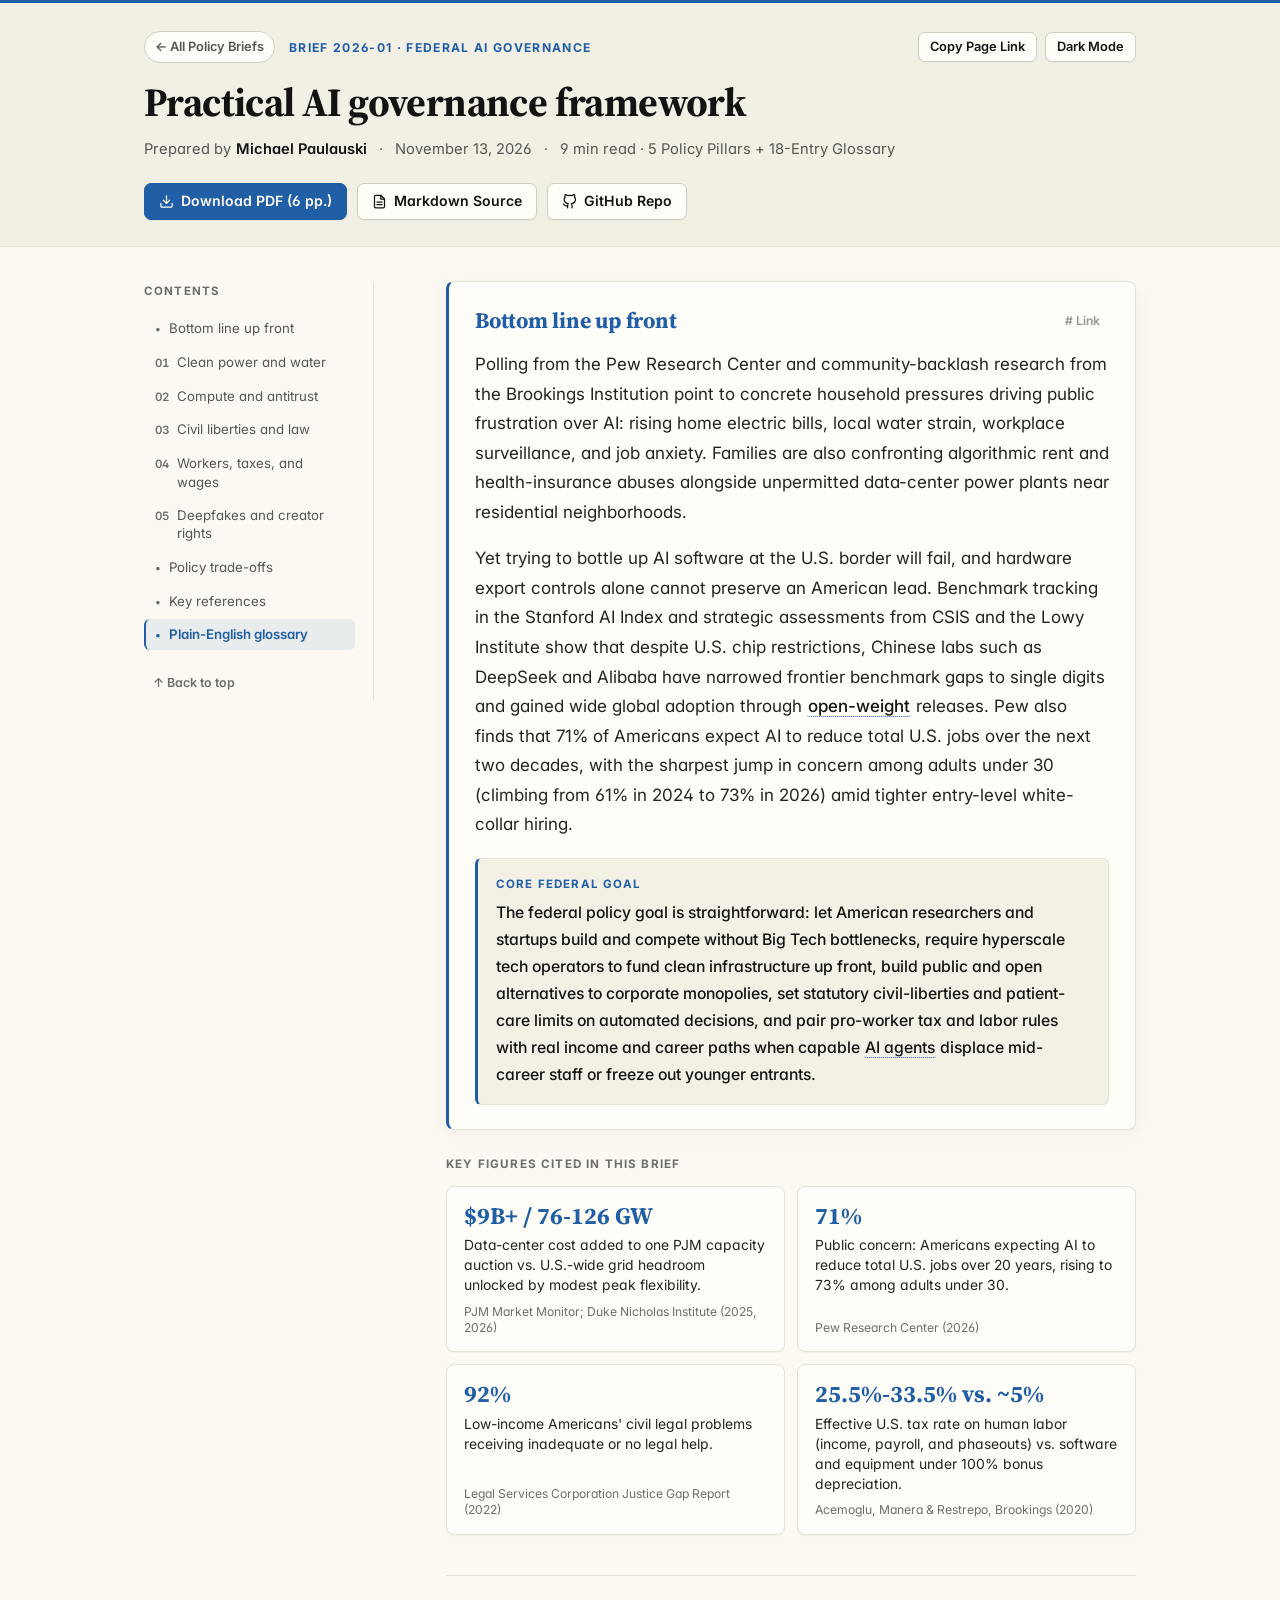
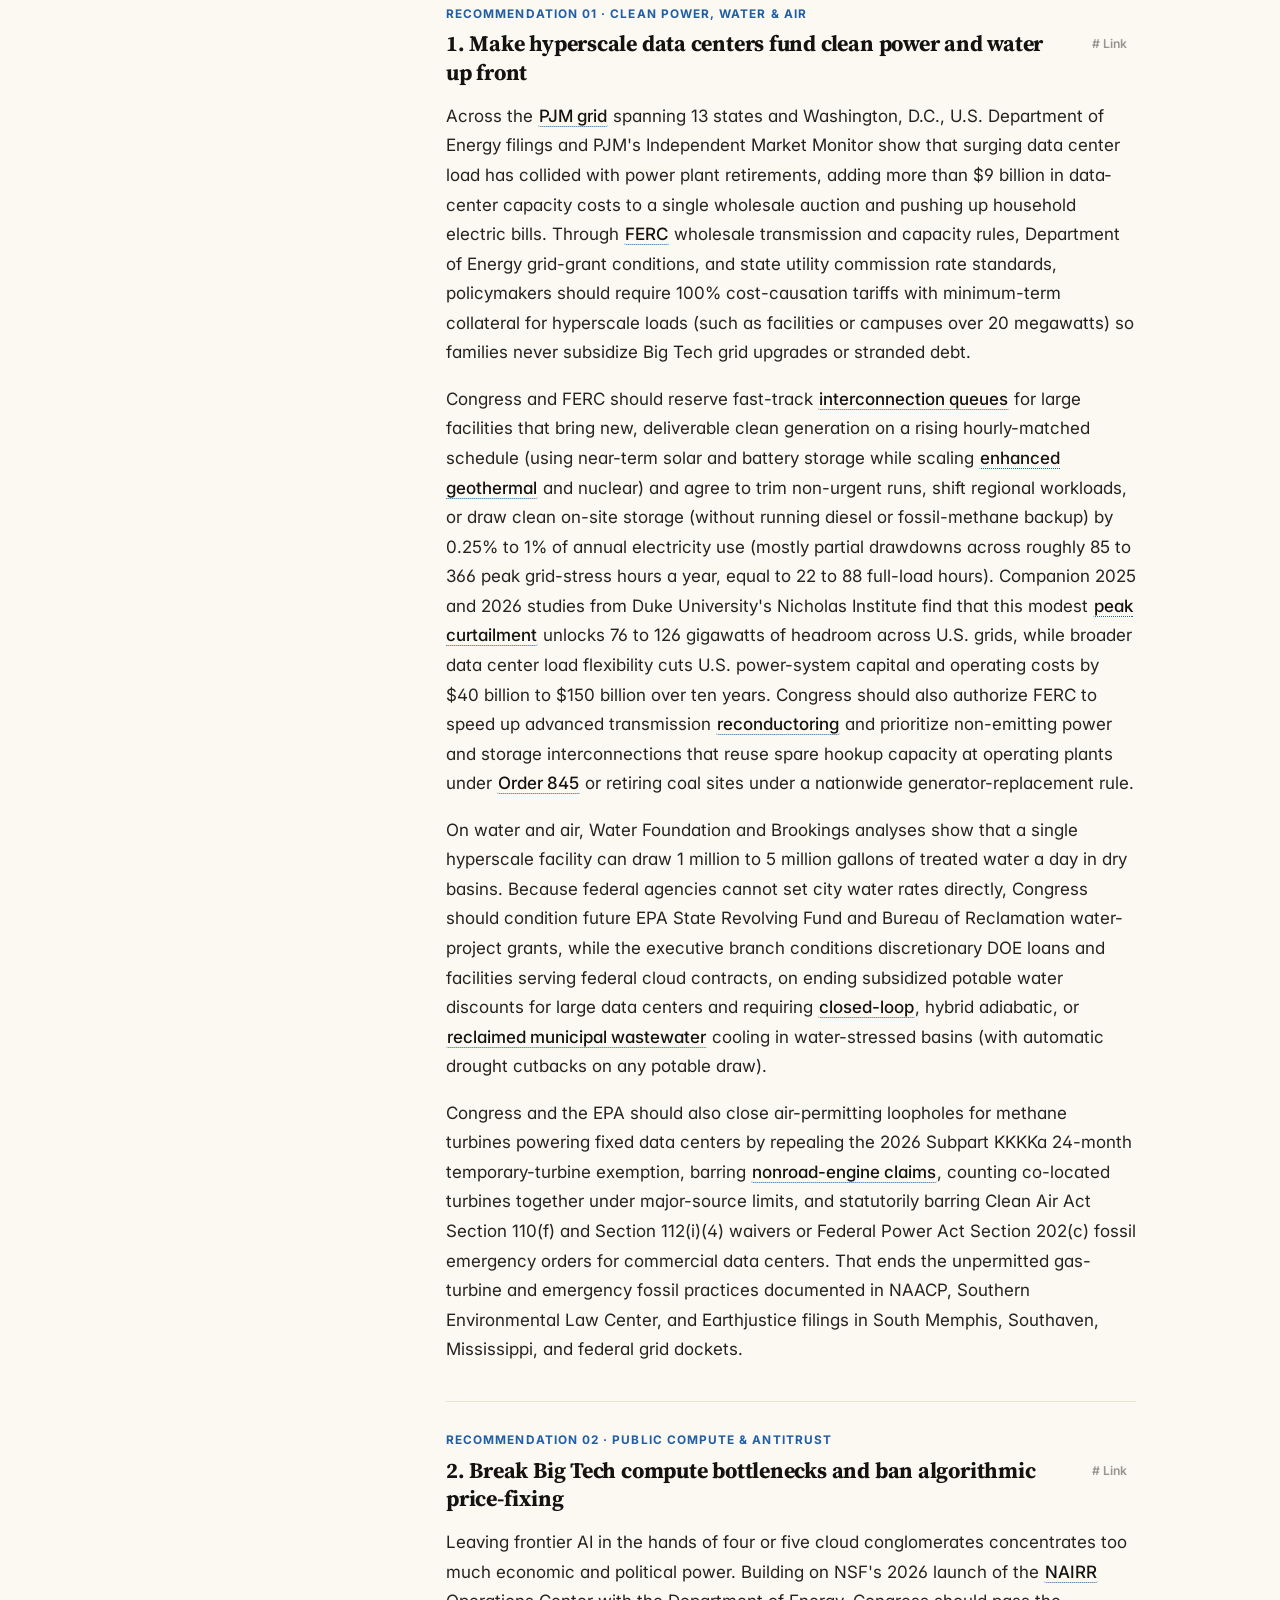
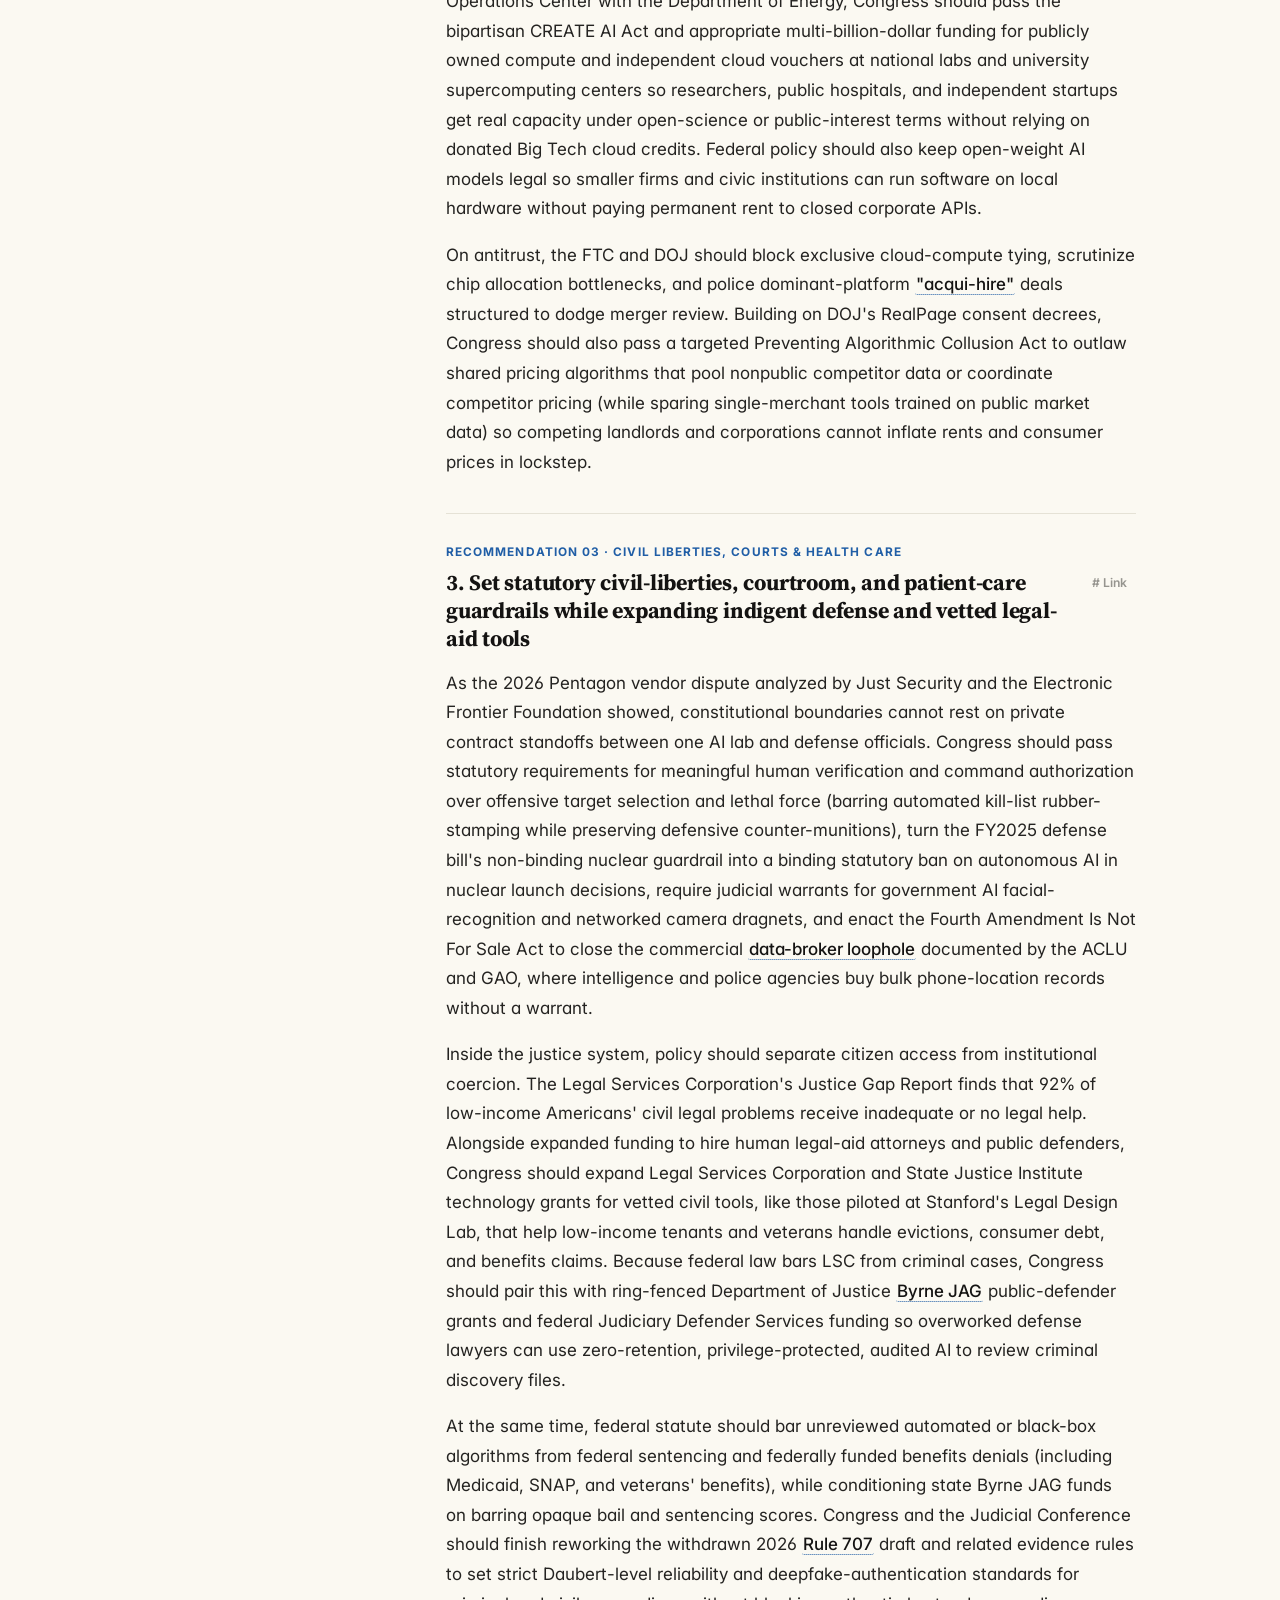
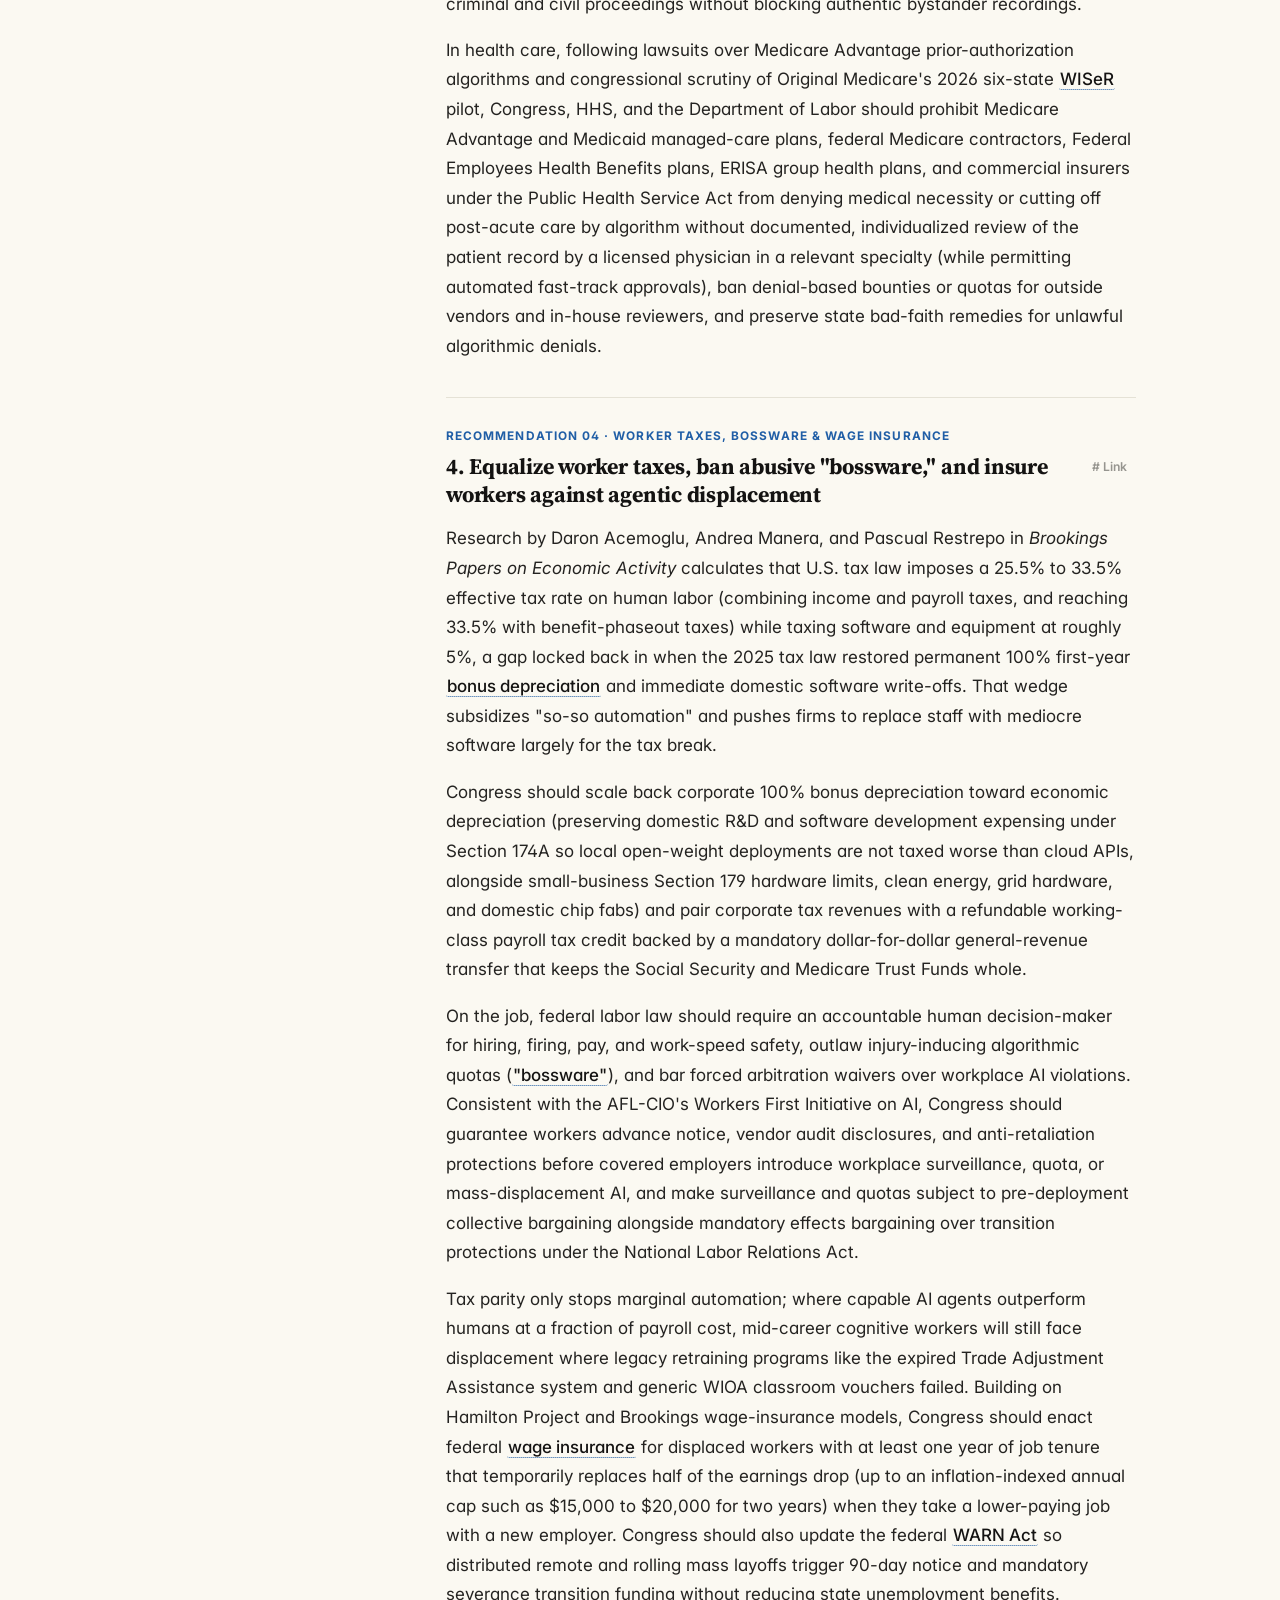
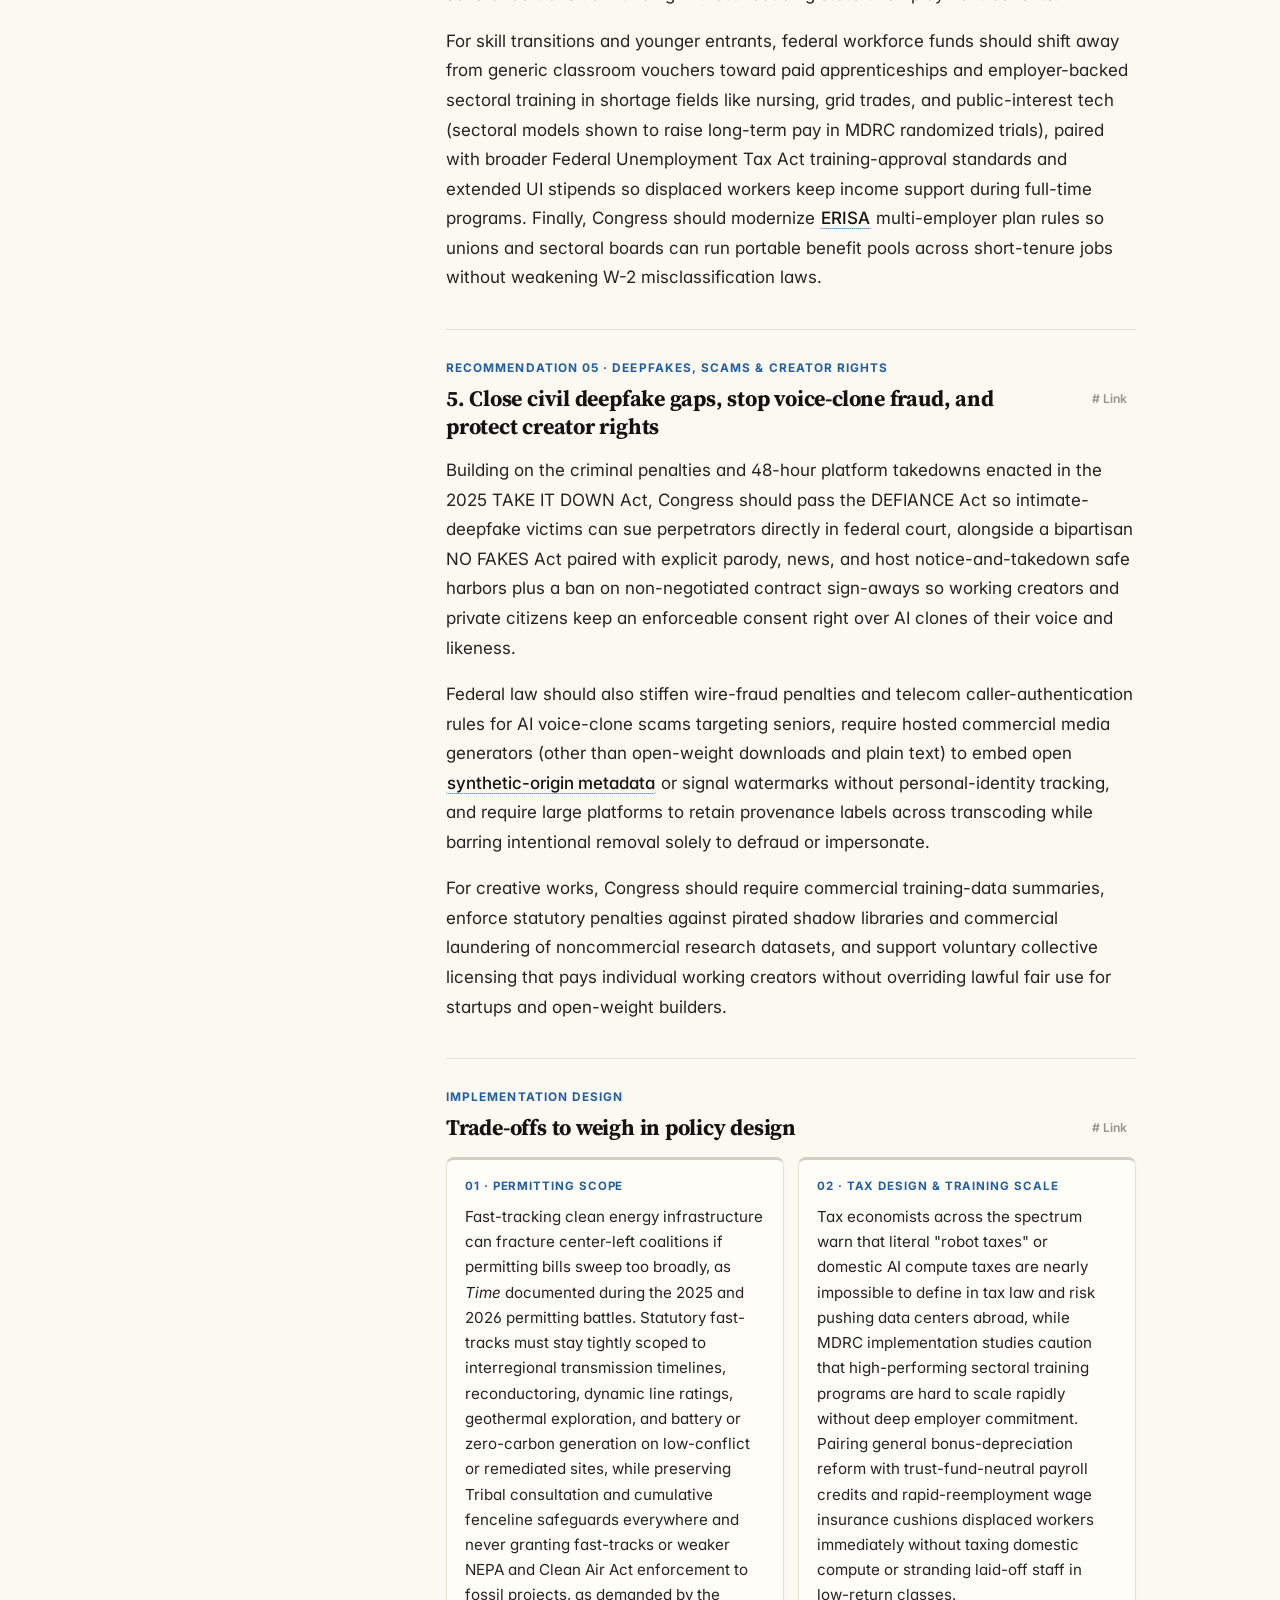
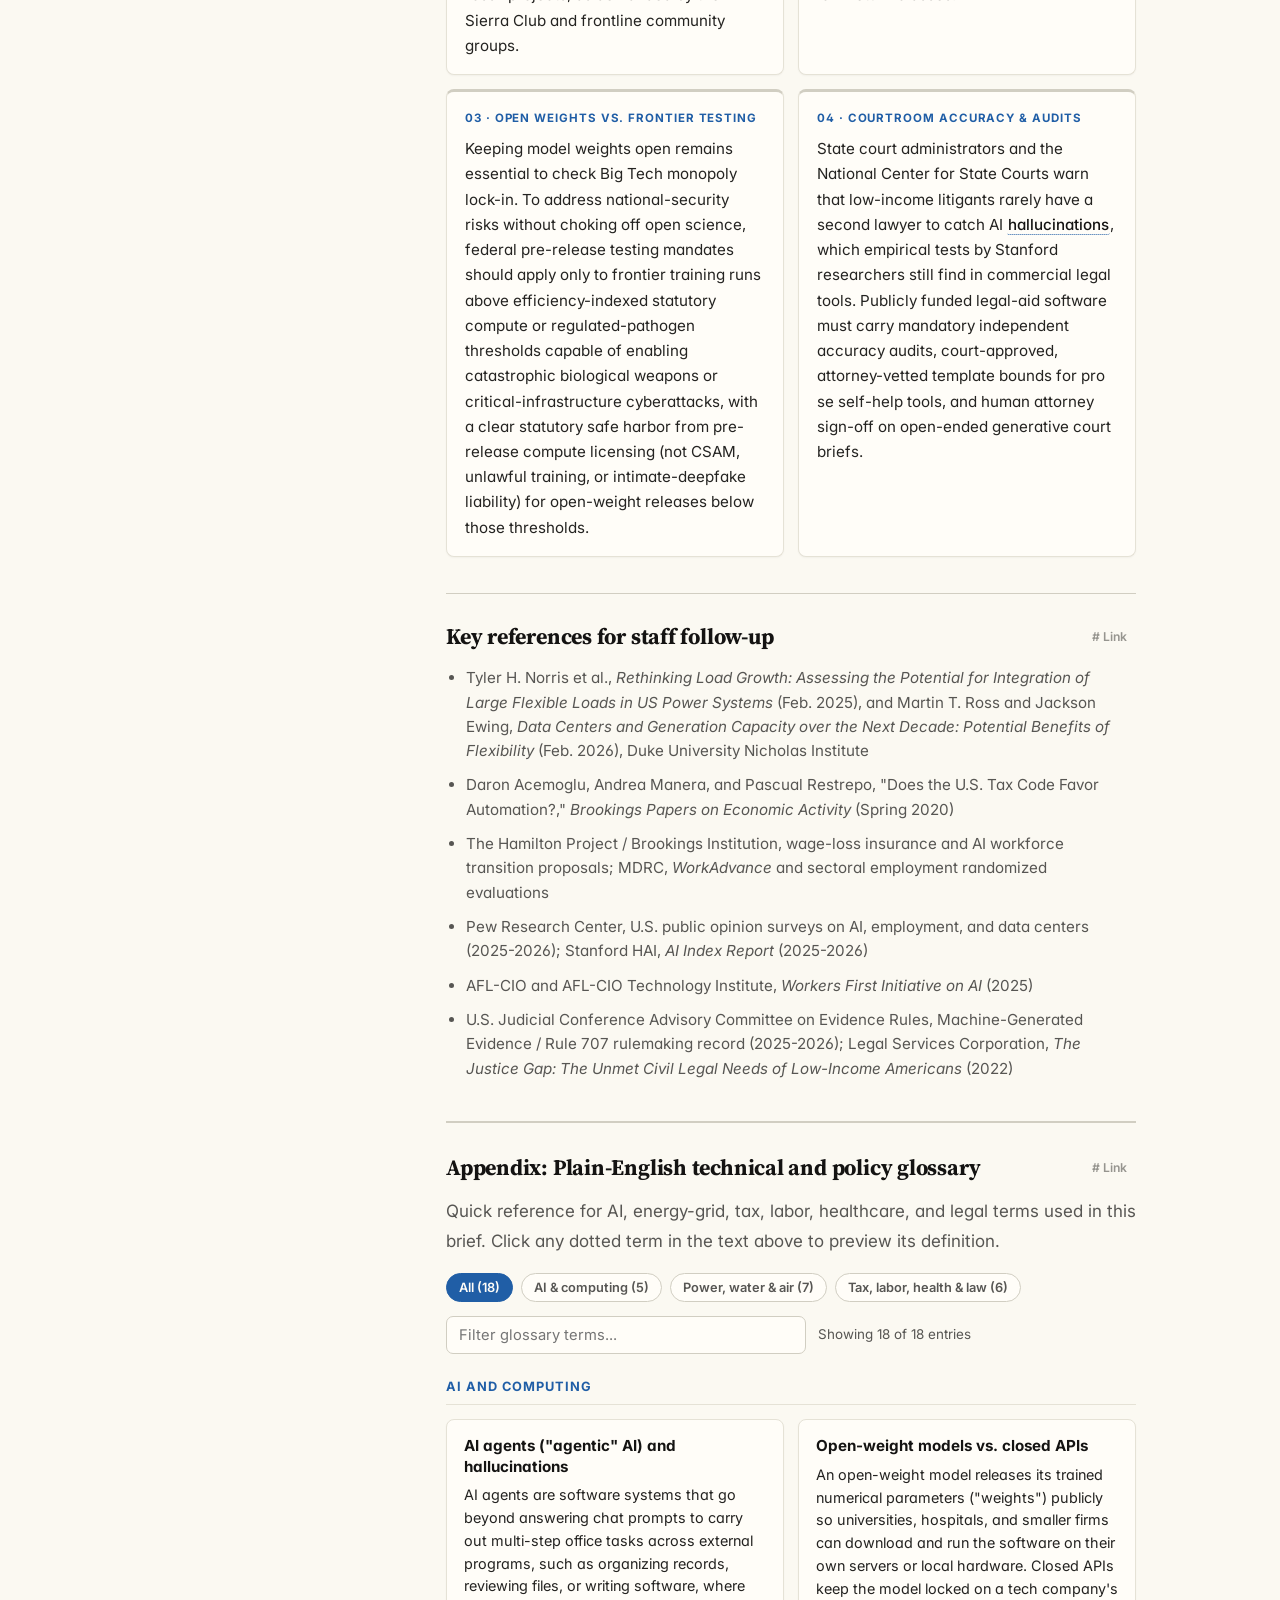
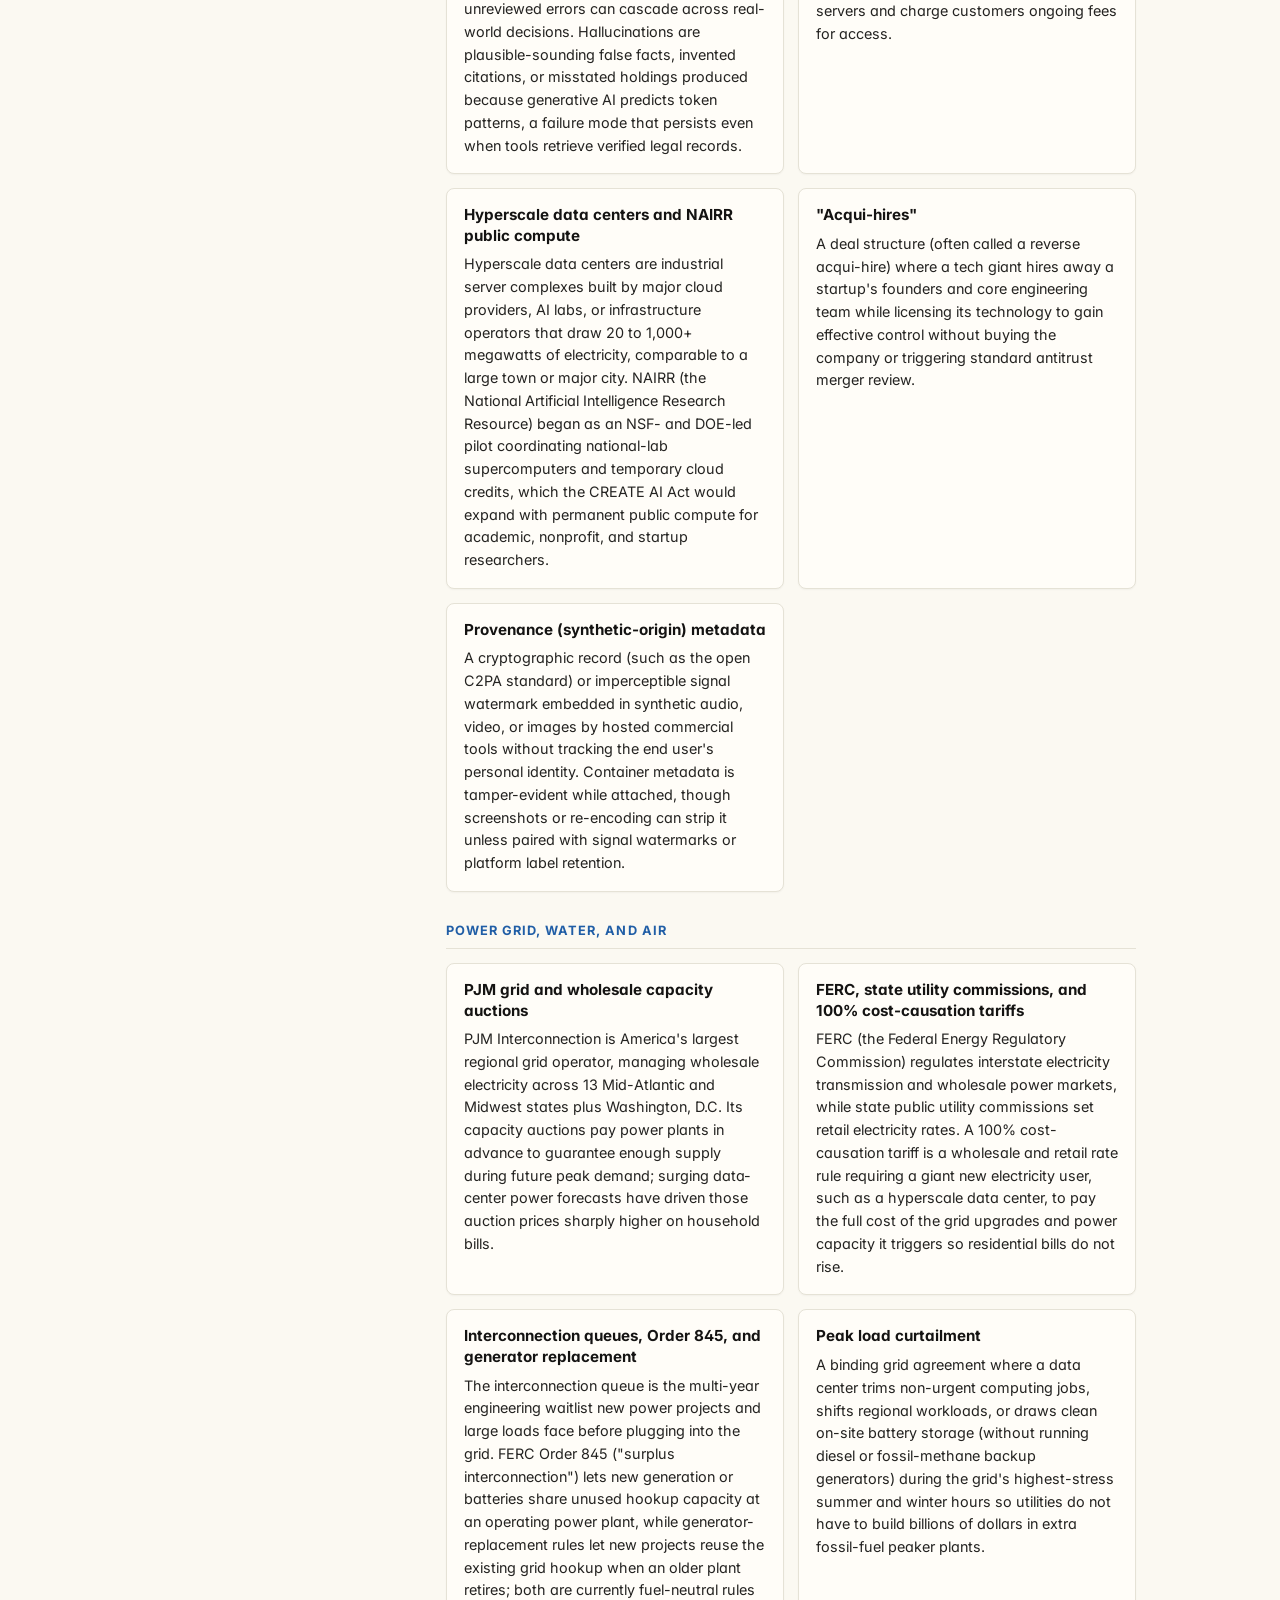
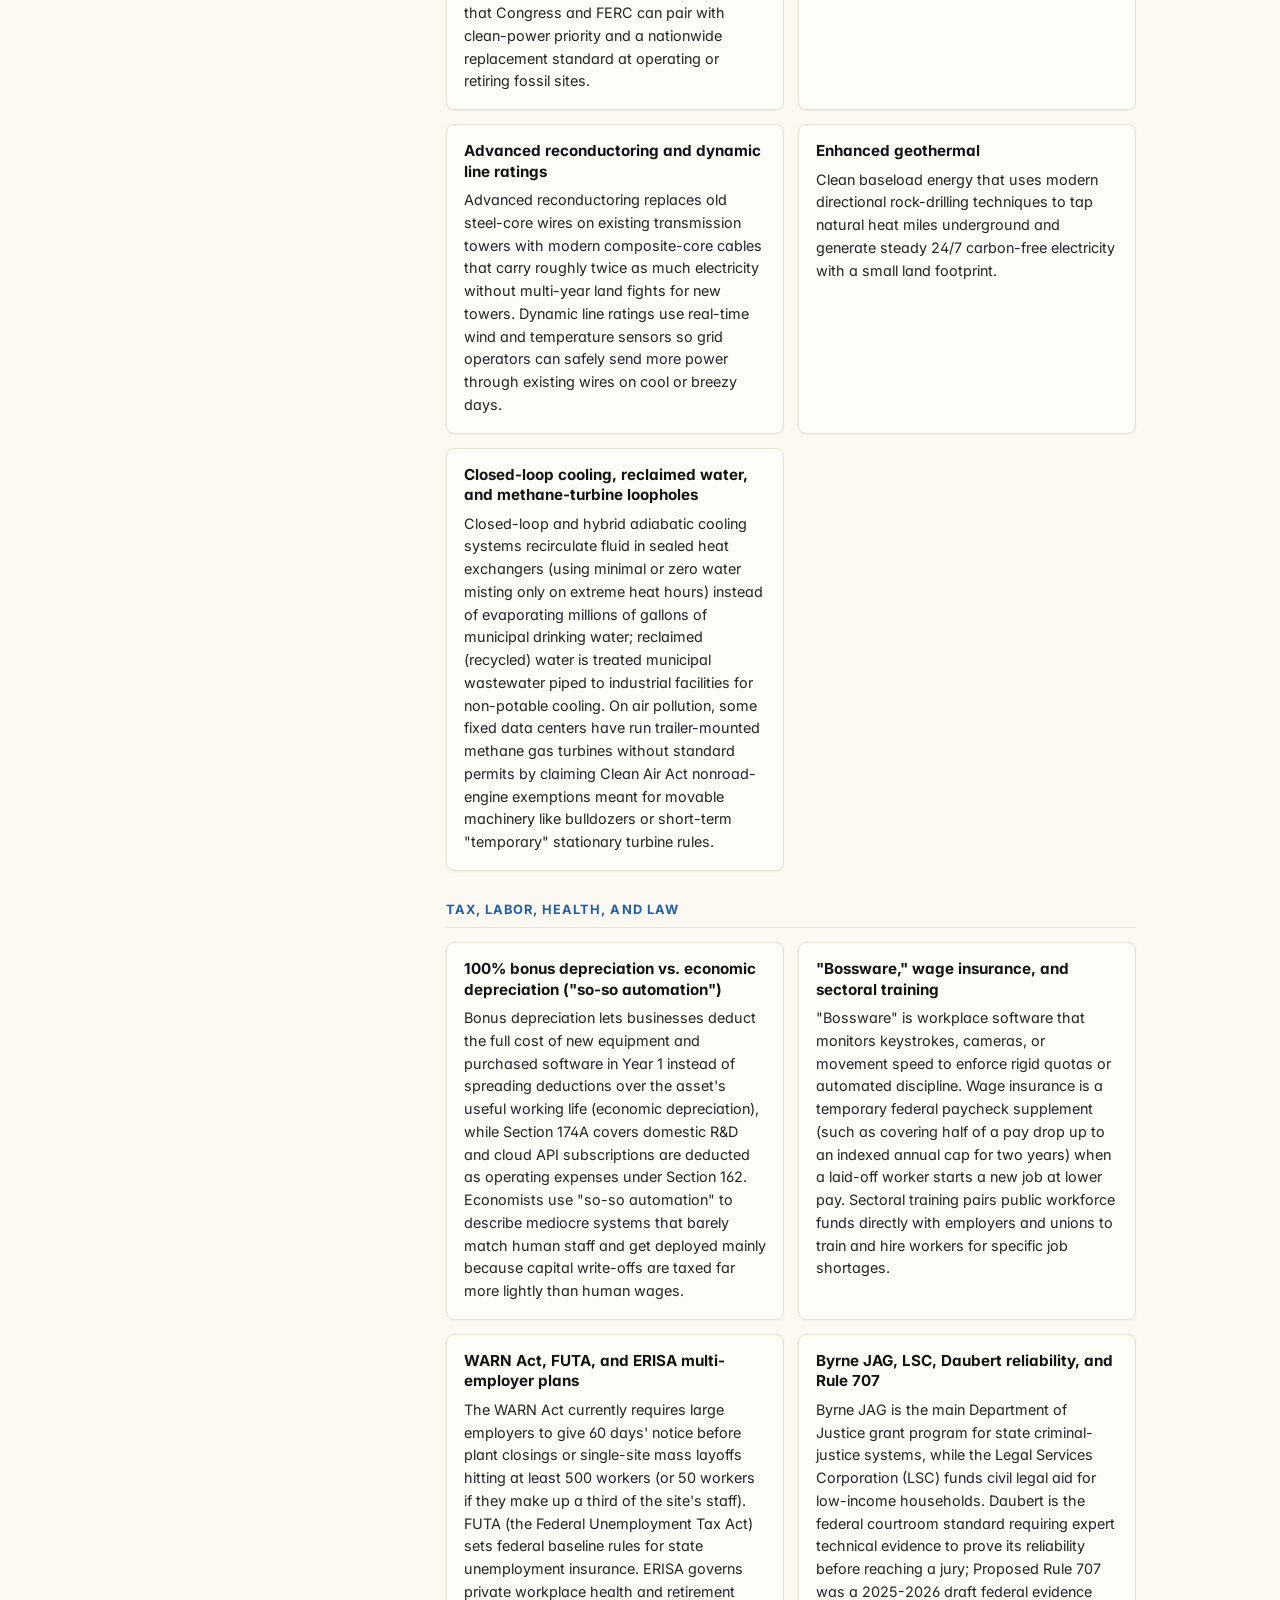
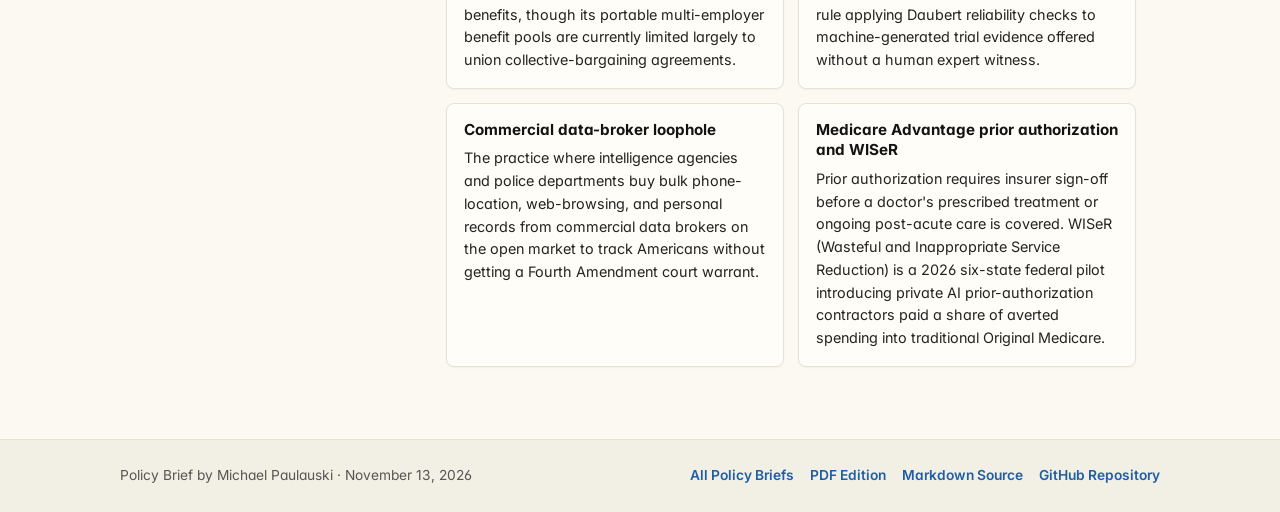
==== commit b22db462: "Harden policy brief against 2x2 red-team findings and polish UI popovers" ====
--- a/ai-governance/index.html
+++ b/ai-governance/index.html
@@ -4,12 +4,12 @@
   <meta charset="UTF-8" />
   <meta name="viewport" content="width=device-width, initial-scale=1.0" />
   <title>Practical AI Governance Framework | Policy Brief by Michael Paulauski</title>
-  <meta name="description" content="Federal policy recommendations on hyperscale data-center power and water, public compute, civil liberties and legal aid AI, worker tax parity and wage insurance, and deepfake liability." />
+  <meta name="description" content="Federal policy recommendations on hyperscale data-center power and water, public compute, civil liberties, indigent defense and vetted legal-aid tools, worker tax parity and wage insurance, and deepfake and creator rights." />
   <link rel="canonical" href="https://mike10010100.github.io/policy-briefs/ai-governance/" />
 
   <meta property="og:type" content="article" />
   <meta property="og:title" content="Practical AI Governance Framework | Policy Brief" />
-  <meta property="og:description" content="Pay-your-own-freight clean data centers, public compute, civil-liberties red lines, legal-aid AI, worker tax parity, and federal wage insurance. Prepared by Michael Paulauski (Nov 2026)." />
+  <meta property="og:description" content="Pay-your-own-freight clean data centers, public compute, civil-liberties red lines, indigent defense and vetted legal-aid tools, worker tax parity, and federal wage insurance. Prepared by Michael Paulauski (Nov 2026)." />
   <meta property="og:url" content="https://mike10010100.github.io/policy-briefs/ai-governance/" />
   <meta property="og:image" content="https://mike10010100.github.io/policy-briefs/assets/og-ai-governance.png" />
   <meta property="og:image:width" content="1200" />
@@ -17,7 +17,7 @@
 
   <meta name="twitter:card" content="summary_large_image" />
   <meta name="twitter:title" content="Practical AI Governance Framework | Policy Brief" />
-  <meta name="twitter:description" content="Pay-your-own-freight clean data centers, public compute, civil-liberties red lines, legal-aid AI, worker tax parity, and federal wage insurance." />
+  <meta name="twitter:description" content="Pay-your-own-freight clean data centers, public compute, civil-liberties red lines, indigent defense and vetted legal-aid tools, worker tax parity, and federal wage insurance." />
   <meta name="twitter:image" content="https://mike10010100.github.io/policy-briefs/assets/og-ai-governance.png" />
 
   <script>
@@ -122,7 +122,7 @@
         <li><a class="toc-link" href="#compute-antitrust"><span class="toc-num">02</span><span>Compute and antitrust</span></a></li>
         <li><a class="toc-link" href="#civil-liberties-justice"><span class="toc-num">03</span><span>Civil liberties and law</span></a></li>
         <li><a class="toc-link" href="#workers-taxes"><span class="toc-num">04</span><span>Workers, taxes, and wages</span></a></li>
-        <li><a class="toc-link" href="#deepfakes-fraud"><span class="toc-num">05</span><span>Deepfakes and likenesses</span></a></li>
+        <li><a class="toc-link" href="#deepfakes-fraud"><span class="toc-num">05</span><span>Deepfakes and creator rights</span></a></li>
         <li><a class="toc-link" href="#trade-offs"><span class="toc-num">&bull;</span><span>Policy trade-offs</span></a></li>
         <li><a class="toc-link" href="#references"><span class="toc-num">&bull;</span><span>Key references</span></a></li>
         <li><a class="toc-link" href="#glossary"><span class="toc-num">&bull;</span><span>Plain-English glossary</span></a></li>
@@ -140,7 +140,7 @@
         <p data-verbatim>Yet trying to bottle up AI software at the U.S. border will fail, and hardware export controls alone cannot preserve an American lead. Benchmark tracking in the Stanford AI Index and strategic assessments from CSIS and the Lowy Institute show that despite U.S. chip restrictions, Chinese labs such as DeepSeek and Alibaba have narrowed frontier benchmark gaps to single digits and gained wide global adoption through <span class="inline-term" tabindex="0" role="button" aria-expanded="false" aria-controls="term-popover" data-glossary-target="term-2">open-weight</span> releases. Pew also finds that 71% of Americans expect AI to reduce total U.S. jobs over the next two decades, with the sharpest jump in concern among adults under 30 (climbing from 61% in 2024 to 73% in 2026) amid tighter entry-level white-collar hiring.</p>
         <div class="bluf-goal">
           <div class="goal-kicker">Core Federal Goal</div>
-          <p data-verbatim>The federal policy goal is straightforward: let American researchers and startups build at full speed, require hyperscale tech operators to fund clean infrastructure up front, build public and open alternatives to Big Tech monopolies, set statutory civil-liberties and patient-care limits on automated decisions, and pair pro-worker tax and labor rules with real income and career paths when capable <span class="inline-term" tabindex="0" role="button" aria-expanded="false" aria-controls="term-popover" data-glossary-target="term-1" data-popover-title="AI agents (&quot;agentic&quot; AI)" data-popover-body="AI agents are software systems that go beyond answering chat prompts to carry out multi-step office tasks across external programs, such as processing insurance claims, reviewing files, or writing software.">AI agents</span> displace mid-career staff or freeze out younger entrants.</p>
+          <p data-verbatim>The federal policy goal is straightforward: let American researchers and startups build and compete without Big Tech bottlenecks, require hyperscale tech operators to fund clean infrastructure up front, build public and open alternatives to corporate monopolies, set statutory civil-liberties and patient-care limits on automated decisions, and pair pro-worker tax and labor rules with real income and career paths when capable <span class="inline-term" tabindex="0" role="button" aria-expanded="false" aria-controls="term-popover" data-glossary-target="term-1" data-popover-title="AI agents (&quot;agentic&quot; AI)" data-popover-body="AI agents are software systems that go beyond answering chat prompts to carry out multi-step office tasks across external programs, such as organizing records, reviewing files, or writing software, where unreviewed hallucinations or errors can cascade across real-world decisions.">AI agents</span> displace mid-career staff or freeze out younger entrants.</p>
         </div>
       </section>
 
@@ -148,14 +148,14 @@
         <div class="metrics-heading">Key figures cited in this brief</div>
         <div class="metrics-grid">
           <div class="stat-card">
-            <div class="stat-figure">71%</div>
-            <div class="stat-label">Americans expecting AI to reduce total U.S. jobs over 20 years, rising to 73% among adults under 30.</div>
-            <div class="stat-cite">Pew Research Center (2026)</div>
+            <div class="stat-figure">$9B+ / 76-126 GW</div>
+            <div class="stat-label">Data-center cost added to one PJM capacity auction vs. U.S.-wide grid headroom unlocked by modest peak flexibility.</div>
+            <div class="stat-cite">PJM Market Monitor; Duke Nicholas Institute (2025, 2026)</div>
           </div>
           <div class="stat-card">
-            <div class="stat-figure">$9B+ / 76-126 GW</div>
-            <div class="stat-label">Data-center cost added to one PJM capacity auction vs. U.S.-wide grid headroom unlocked by modest peak flexibility.</div>
-            <div class="stat-cite">PJM Market Monitor; Duke Nicholas Institute (2025)</div>
+            <div class="stat-figure">71%</div>
+            <div class="stat-label">Public concern: Americans expecting AI to reduce total U.S. jobs over 20 years, rising to 73% among adults under 30.</div>
+            <div class="stat-cite">Pew Research Center (2026)</div>
           </div>
           <div class="stat-card">
             <div class="stat-figure">92%</div>
@@ -176,10 +176,10 @@
           <h2>1. Make hyperscale data centers fund clean power and water up front</h2>
           <button class="copy-anchor-btn" type="button" data-anchor="#data-centers" aria-label="Copy link to Section 1"># Link</button>
         </div>
-        <p data-verbatim>Across the <span class="inline-term" tabindex="0" role="button" aria-expanded="false" aria-controls="term-popover" data-glossary-target="term-6">PJM grid</span> spanning 13 states and Washington, D.C., U.S. Department of Energy filings and PJM's Independent Market Monitor show that surging data center load has collided with power plant retirements, adding more than $9 billion in data-center capacity costs to a single wholesale auction and pushing up household electric bills. Through <span class="inline-term" tabindex="0" role="button" aria-expanded="false" aria-controls="term-popover" data-glossary-target="term-7">FERC</span> wholesale transmission and capacity rules, Department of Energy grid-grant conditions, and state utility commission rate standards, policymakers should require 100% cost-causation tariffs for hyperscale loads (such as facilities over 20 megawatts) so families never subsidize Big Tech grid upgrades.</p>
-        <p data-verbatim>Congress and FERC should reserve fast-track <span class="inline-term" tabindex="0" role="button" aria-expanded="false" aria-controls="term-popover" data-glossary-target="term-8">interconnection queues</span> for large facilities that bring deliverable, hourly-matched clean generation (using near-term solar and battery storage while scaling <span class="inline-term" tabindex="0" role="button" aria-expanded="false" aria-controls="term-popover" data-glossary-target="term-11">enhanced geothermal</span> and nuclear) and agree to trim non-urgent runs or shift to clean on-site storage (without running diesel backup) by 0.25% to 1% of annual electricity use (mostly partial drawdowns across roughly 85 to 366 peak grid-stress hours a year, equal to 22 to 88 full-load hours). Companion 2025 and 2026 studies from Duke University's Nicholas Institute find that this modest <span class="inline-term" tabindex="0" role="button" aria-expanded="false" aria-controls="term-popover" data-glossary-target="term-9">peak curtailment</span> unlocks 76 to 126 gigawatts of headroom across U.S. grids, while broader data center load flexibility cuts U.S. power-system capital and operating costs by $40 billion to $150 billion over ten years. FERC and Congress should also speed up advanced transmission <span class="inline-term" tabindex="0" role="button" aria-expanded="false" aria-controls="term-popover" data-glossary-target="term-10">reconductoring</span> and prioritize non-emitting power and storage interconnections that reuse spare hookup capacity at operating plants under <span class="inline-term" tabindex="0" role="button" aria-expanded="false" aria-controls="term-popover" data-glossary-target="term-8">Order 845</span> or retiring coal sites under generator-replacement rules.</p>
-        <p data-verbatim>On water and air, Water Foundation and Brookings analyses show that a single hyperscale facility can draw 1 million to 5 million gallons of treated water a day in dry basins. Because federal agencies cannot set city water rates directly, Congress should condition future EPA State Revolving Fund and Bureau of Reclamation water-project grants, while the executive branch conditions discretionary DOE loans and facilities serving federal cloud contracts, on ending subsidized potable water discounts for large data centers and requiring <span class="inline-term" tabindex="0" role="button" aria-expanded="false" aria-controls="term-popover" data-glossary-target="term-12">closed-loop</span> or <span class="inline-term" tabindex="0" role="button" aria-expanded="false" aria-controls="term-popover" data-glossary-target="term-12">reclaimed municipal wastewater</span> cooling in water-stressed basins with automatic drought cutbacks.</p>
-        <p data-verbatim>Congress and the EPA should also close Clean Air Act loopholes for trailer-mounted or "temporary" methane turbines powering fixed data centers by repealing the 2026 Subpart KKKKa 24-month temporary-turbine exemption, barring <span class="inline-term" tabindex="0" role="button" aria-expanded="false" aria-controls="term-popover" data-glossary-target="term-12">nonroad-engine claims</span>, and statutorily barring Clean Air Act Section 112(i)(4) "national security" or emergency waivers for commercial data centers. That ends the unpermitted gas-turbine practices documented in NAACP, Southern Environmental Law Center, and Earthjustice filings in South Memphis and Southaven, Mississippi.</p>
+        <p data-verbatim>Across the <span class="inline-term" tabindex="0" role="button" aria-expanded="false" aria-controls="term-popover" data-glossary-target="term-6">PJM grid</span> spanning 13 states and Washington, D.C., U.S. Department of Energy filings and PJM's Independent Market Monitor show that surging data center load has collided with power plant retirements, adding more than $9 billion in data-center capacity costs to a single wholesale auction and pushing up household electric bills. Through <span class="inline-term" tabindex="0" role="button" aria-expanded="false" aria-controls="term-popover" data-glossary-target="term-7">FERC</span> wholesale transmission and capacity rules, Department of Energy grid-grant conditions, and state utility commission rate standards, policymakers should require 100% cost-causation tariffs with minimum-term collateral for hyperscale loads (such as facilities or campuses over 20 megawatts) so families never subsidize Big Tech grid upgrades or stranded debt.</p>
+        <p data-verbatim>Congress and FERC should reserve fast-track <span class="inline-term" tabindex="0" role="button" aria-expanded="false" aria-controls="term-popover" data-glossary-target="term-8" data-popover-title="Interconnection queues" data-popover-body="The interconnection queue is the multi-year engineering waitlist new power projects and large loads face before plugging into the grid.">interconnection queues</span> for large facilities that bring new, deliverable clean generation on a rising hourly-matched schedule (using near-term solar and battery storage while scaling <span class="inline-term" tabindex="0" role="button" aria-expanded="false" aria-controls="term-popover" data-glossary-target="term-11">enhanced geothermal</span> and nuclear) and agree to trim non-urgent runs, shift regional workloads, or draw clean on-site storage (without running diesel or fossil-methane backup) by 0.25% to 1% of annual electricity use (mostly partial drawdowns across roughly 85 to 366 peak grid-stress hours a year, equal to 22 to 88 full-load hours). Companion 2025 and 2026 studies from Duke University's Nicholas Institute find that this modest <span class="inline-term" tabindex="0" role="button" aria-expanded="false" aria-controls="term-popover" data-glossary-target="term-9">peak curtailment</span> unlocks 76 to 126 gigawatts of headroom across U.S. grids, while broader data center load flexibility cuts U.S. power-system capital and operating costs by $40 billion to $150 billion over ten years. Congress should also authorize FERC to speed up advanced transmission <span class="inline-term" tabindex="0" role="button" aria-expanded="false" aria-controls="term-popover" data-glossary-target="term-10">reconductoring</span> and prioritize non-emitting power and storage interconnections that reuse spare hookup capacity at operating plants under <span class="inline-term" tabindex="0" role="button" aria-expanded="false" aria-controls="term-popover" data-glossary-target="term-8" data-popover-title="FERC Order 845 and generator replacement" data-popover-body="FERC Order 845 (&quot;surplus interconnection&quot;) lets new generation or batteries share unused hookup capacity at an operating power plant, while generator-replacement rules let new projects reuse the existing grid hookup when an older plant retires; both are currently fuel-neutral rules that Congress and FERC can pair with clean-power priority.">Order 845</span> or retiring coal sites under a nationwide generator-replacement rule.</p>
+        <p data-verbatim>On water and air, Water Foundation and Brookings analyses show that a single hyperscale facility can draw 1 million to 5 million gallons of treated water a day in dry basins. Because federal agencies cannot set city water rates directly, Congress should condition future EPA State Revolving Fund and Bureau of Reclamation water-project grants, while the executive branch conditions discretionary DOE loans and facilities serving federal cloud contracts, on ending subsidized potable water discounts for large data centers and requiring <span class="inline-term" tabindex="0" role="button" aria-expanded="false" aria-controls="term-popover" data-glossary-target="term-12" data-popover-title="Closed-loop and hybrid adiabatic cooling" data-popover-body="Closed-loop and hybrid adiabatic cooling systems recirculate fluid in sealed heat exchangers (using minimal or zero water misting only on extreme heat hours) instead of evaporating millions of gallons of municipal drinking water.">closed-loop</span>, hybrid adiabatic, or <span class="inline-term" tabindex="0" role="button" aria-expanded="false" aria-controls="term-popover" data-glossary-target="term-12" data-popover-title="Reclaimed municipal wastewater" data-popover-body="Reclaimed (recycled) water is treated municipal wastewater piped to industrial facilities for non-potable cooling instead of drawing local drinking water.">reclaimed municipal wastewater</span> cooling in water-stressed basins (with automatic drought cutbacks on any potable draw).</p>
+        <p data-verbatim>Congress and the EPA should also close air-permitting loopholes for methane turbines powering fixed data centers by repealing the 2026 Subpart KKKKa 24-month temporary-turbine exemption, barring <span class="inline-term" tabindex="0" role="button" aria-expanded="false" aria-controls="term-popover" data-glossary-target="term-12" data-popover-title="Methane-turbine permitting loopholes" data-popover-body="Some fixed data centers have run trailer-mounted methane gas turbines without standard air permits by claiming Clean Air Act nonroad-engine exemptions meant for movable machinery like bulldozers or short-term &quot;temporary&quot; stationary turbine rules.">nonroad-engine claims</span>, counting co-located turbines together under major-source limits, and statutorily barring Clean Air Act Section 110(f) and Section 112(i)(4) waivers or Federal Power Act Section 202(c) fossil emergency orders for commercial data centers. That ends the unpermitted gas-turbine and emergency fossil practices documented in NAACP, Southern Environmental Law Center, and Earthjustice filings in South Memphis, Southaven, Mississippi, and federal grid dockets.</p>
       </section>
 
       <section id="compute-antitrust" class="brief-section">
@@ -188,20 +188,20 @@
           <h2>2. Break Big Tech compute bottlenecks and ban algorithmic price-fixing</h2>
           <button class="copy-anchor-btn" type="button" data-anchor="#compute-antitrust" aria-label="Copy link to Section 2"># Link</button>
         </div>
-        <p data-verbatim>Leaving frontier AI in the hands of four or five cloud conglomerates concentrates too much economic and political power. Building on NSF's 2026 launch of the <span class="inline-term" tabindex="0" role="button" aria-expanded="false" aria-controls="term-popover" data-glossary-target="term-3">NAIRR</span> Operations Center with the Department of Energy, Congress should pass the bipartisan CREATE AI Act and appropriate multi-billion-dollar funding for publicly owned compute at national labs and university supercomputing centers so researchers, public hospitals, and independent startups get real capacity without relying on donated Big Tech cloud credits. Federal policy should also keep open-weight AI models legal so smaller firms and civic institutions can run software on local hardware without paying permanent rent to closed corporate APIs.</p>
-        <p data-verbatim>On antitrust, the FTC and DOJ should block exclusive cloud-compute tying, scrutinize chip allocation bottlenecks, and police <span class="inline-term" tabindex="0" role="button" aria-expanded="false" aria-controls="term-popover" data-glossary-target="term-4">"acqui-hire"</span> deals structured to dodge merger review. Building on DOJ's RealPage consent decrees, Congress should also pass the Preventing Algorithmic Collusion Act to outlaw shared pricing algorithms that pool nonpublic competitor data or coordinate competitor pricing so competing landlords and corporations cannot inflate rents and consumer prices in lockstep.</p>
+        <p data-verbatim>Leaving frontier AI in the hands of four or five cloud conglomerates concentrates too much economic and political power. Building on NSF's 2026 launch of the <span class="inline-term" tabindex="0" role="button" aria-expanded="false" aria-controls="term-popover" data-glossary-target="term-3">NAIRR</span> Operations Center with the Department of Energy, Congress should pass the bipartisan CREATE AI Act and appropriate multi-billion-dollar funding for publicly owned compute and independent cloud vouchers at national labs and university supercomputing centers so researchers, public hospitals, and independent startups get real capacity under open-science or public-interest terms without relying on donated Big Tech cloud credits. Federal policy should also keep open-weight AI models legal so smaller firms and civic institutions can run software on local hardware without paying permanent rent to closed corporate APIs.</p>
+        <p data-verbatim>On antitrust, the FTC and DOJ should block exclusive cloud-compute tying, scrutinize chip allocation bottlenecks, and police dominant-platform <span class="inline-term" tabindex="0" role="button" aria-expanded="false" aria-controls="term-popover" data-glossary-target="term-4">"acqui-hire"</span> deals structured to dodge merger review. Building on DOJ's RealPage consent decrees, Congress should also pass a targeted Preventing Algorithmic Collusion Act to outlaw shared pricing algorithms that pool nonpublic competitor data or coordinate competitor pricing (while sparing single-merchant tools trained on public market data) so competing landlords and corporations cannot inflate rents and consumer prices in lockstep.</p>
       </section>
 
       <section id="civil-liberties-justice" class="brief-section">
         <div class="section-kicker">Recommendation 03 &middot; Civil Liberties, Courts &amp; Health Care</div>
         <div class="section-head">
-          <h2>3. Set statutory civil-liberties, courtroom, and patient-care guardrails while funding legal aid AI</h2>
+          <h2>3. Set statutory civil-liberties, courtroom, and patient-care guardrails while expanding indigent defense and vetted legal-aid tools</h2>
           <button class="copy-anchor-btn" type="button" data-anchor="#civil-liberties-justice" aria-label="Copy link to Section 3"># Link</button>
         </div>
-        <p data-verbatim>As the 2026 Pentagon vendor dispute analyzed by Just Security and the Electronic Frontier Foundation showed, constitutional boundaries cannot rest on private contract standoffs between one AI lab and defense officials. Congress should pass statutory requirements for affirmative human control over lethal force decisions, turn the FY2025 defense bill's non-binding nuclear guardrail into a binding statutory ban on autonomous AI in nuclear launch decisions, and enact the Fourth Amendment Is Not For Sale Act to close the commercial <span class="inline-term" tabindex="0" role="button" aria-expanded="false" aria-controls="term-popover" data-glossary-target="term-17">data-broker loophole</span> documented by the ACLU and GAO, where intelligence and police agencies buy bulk phone-location records without a warrant.</p>
-        <p data-verbatim>Inside the justice system, policy should separate citizen access from institutional coercion. The Legal Services Corporation's Justice Gap Report finds that 92% of low-income Americans' civil legal problems receive inadequate or no legal help. Alongside expanded funding to hire human legal-aid attorneys and public defenders, Congress should expand Legal Services Corporation and State Justice Institute technology grants for vetted civil tools, like those piloted at Stanford's Legal Design Lab, that help low-income tenants and veterans handle evictions, consumer debt, and benefits claims. Because federal law bars LSC from criminal cases, Congress should pair this with ring-fenced Department of Justice <span class="inline-term" tabindex="0" role="button" aria-expanded="false" aria-controls="term-popover" data-glossary-target="term-16">Byrne JAG</span> public-defender grants and federal Judiciary Defender Services funding so overworked defense lawyers can use audited AI to review criminal discovery files.</p>
-        <p data-verbatim>At the same time, federal statute should bar black-box algorithms from federal sentencing and federally funded benefits denials (including Medicaid, SNAP, and veterans' benefits), while conditioning state Byrne JAG funds on barring opaque bail and sentencing scores. Congress and the Judicial Conference should finish reworking the withdrawn 2026 <span class="inline-term" tabindex="0" role="button" aria-expanded="false" aria-controls="term-popover" data-glossary-target="term-16">Rule 707</span> draft and related evidence rules to set strict Daubert-level reliability and deepfake-authentication standards for trial evidence without blocking authentic bystander recordings.</p>
-        <p data-verbatim>In health care, following lawsuits over Medicare Advantage prior-authorization algorithms and congressional scrutiny of Original Medicare's 2026 six-state <span class="inline-term" tabindex="0" role="button" aria-expanded="false" aria-controls="term-popover" data-glossary-target="term-18">WISeR</span> pilot, Congress, HHS, and the Department of Labor should prohibit Medicare Advantage and Medicaid managed-care plans, federal Medicare contractors, Federal Employees Health Benefits plans, ERISA group health plans, and commercial insurers under the Public Health Service Act from denying medical necessity by algorithm without documented, individualized review of the patient record by a licensed physician in a relevant specialty, and ban paying review vendors based on care denials or savings.</p>
+        <p data-verbatim>As the 2026 Pentagon vendor dispute analyzed by Just Security and the Electronic Frontier Foundation showed, constitutional boundaries cannot rest on private contract standoffs between one AI lab and defense officials. Congress should pass statutory requirements for meaningful human verification and command authorization over offensive target selection and lethal force (barring automated kill-list rubber-stamping while preserving defensive counter-munitions), turn the FY2025 defense bill's non-binding nuclear guardrail into a binding statutory ban on autonomous AI in nuclear launch decisions, require judicial warrants for government AI facial-recognition and networked camera dragnets, and enact the Fourth Amendment Is Not For Sale Act to close the commercial <span class="inline-term" tabindex="0" role="button" aria-expanded="false" aria-controls="term-popover" data-glossary-target="term-17">data-broker loophole</span> documented by the ACLU and GAO, where intelligence and police agencies buy bulk phone-location records without a warrant.</p>
+        <p data-verbatim>Inside the justice system, policy should separate citizen access from institutional coercion. The Legal Services Corporation's Justice Gap Report finds that 92% of low-income Americans' civil legal problems receive inadequate or no legal help. Alongside expanded funding to hire human legal-aid attorneys and public defenders, Congress should expand Legal Services Corporation and State Justice Institute technology grants for vetted civil tools, like those piloted at Stanford's Legal Design Lab, that help low-income tenants and veterans handle evictions, consumer debt, and benefits claims. Because federal law bars LSC from criminal cases, Congress should pair this with ring-fenced Department of Justice <span class="inline-term" tabindex="0" role="button" aria-expanded="false" aria-controls="term-popover" data-glossary-target="term-16" data-popover-title="Byrne JAG and LSC legal funding" data-popover-body="Byrne JAG is the main Department of Justice grant program for state criminal-justice systems, while the Legal Services Corporation (LSC) funds civil legal aid for low-income households (and is barred by federal statute from criminal cases).">Byrne JAG</span> public-defender grants and federal Judiciary Defender Services funding so overworked defense lawyers can use zero-retention, privilege-protected, audited AI to review criminal discovery files.</p>
+        <p data-verbatim>At the same time, federal statute should bar unreviewed automated or black-box algorithms from federal sentencing and federally funded benefits denials (including Medicaid, SNAP, and veterans' benefits), while conditioning state Byrne JAG funds on barring opaque bail and sentencing scores. Congress and the Judicial Conference should finish reworking the withdrawn 2026 <span class="inline-term" tabindex="0" role="button" aria-expanded="false" aria-controls="term-popover" data-glossary-target="term-16" data-popover-title="Daubert reliability and Proposed Rule 707" data-popover-body="Daubert is the federal courtroom standard requiring expert technical evidence to prove its reliability before reaching a jury; Proposed Rule 707 was a 2025-2026 draft federal evidence rule applying Daubert reliability checks to machine-generated evidence offered without a human expert witness.">Rule 707</span> draft and related evidence rules to set strict Daubert-level reliability and deepfake-authentication standards for criminal and civil proceedings without blocking authentic bystander recordings.</p>
+        <p data-verbatim>In health care, following lawsuits over Medicare Advantage prior-authorization algorithms and congressional scrutiny of Original Medicare's 2026 six-state <span class="inline-term" tabindex="0" role="button" aria-expanded="false" aria-controls="term-popover" data-glossary-target="term-18">WISeR</span> pilot, Congress, HHS, and the Department of Labor should prohibit Medicare Advantage and Medicaid managed-care plans, federal Medicare contractors, Federal Employees Health Benefits plans, ERISA group health plans, and commercial insurers under the Public Health Service Act from denying medical necessity or cutting off post-acute care by algorithm without documented, individualized review of the patient record by a licensed physician in a relevant specialty (while permitting automated fast-track approvals), ban denial-based bounties or quotas for outside vendors and in-house reviewers, and preserve state bad-faith remedies for unlawful algorithmic denials.</p>
       </section>
 
       <section id="workers-taxes" class="brief-section">
@@ -211,20 +211,21 @@
           <button class="copy-anchor-btn" type="button" data-anchor="#workers-taxes" aria-label="Copy link to Section 4"># Link</button>
         </div>
         <p data-verbatim>Research by Daron Acemoglu, Andrea Manera, and Pascual Restrepo in <em>Brookings Papers on Economic Activity</em> calculates that U.S. tax law imposes a 25.5% to 33.5% effective tax rate on human labor (combining income and payroll taxes, and reaching 33.5% with benefit-phaseout taxes) while taxing software and equipment at roughly 5%, a gap locked back in when the 2025 tax law restored permanent 100% first-year <span class="inline-term" tabindex="0" role="button" aria-expanded="false" aria-controls="term-popover" data-glossary-target="term-13">bonus depreciation</span> and immediate domestic software write-offs. That wedge subsidizes "so-so automation" and pushes firms to replace staff with mediocre software largely for the tax break.</p>
-        <p data-verbatim>Congress should scale back corporate 100% bonus depreciation and amortize large-firm enterprise-automation software write-offs toward economic depreciation (preserving genuine scientific R&amp;D and small-startup software expensing under Section 174A, small-business Section 179 hardware limits, clean energy, grid hardware, and domestic chip fabs) and use that corporate revenue to help fund a refundable working-class payroll tax credit with a mandatory dollar-for-dollar general-revenue transfer that keeps the Social Security and Medicare Trust Funds whole.</p>
-        <p data-verbatim>On the job, federal labor law should require an accountable human decision-maker for hiring, firing, pay, and work-speed safety, while outlawing injury-inducing algorithmic quotas (<span class="inline-term" tabindex="0" role="button" aria-expanded="false" aria-controls="term-popover" data-glossary-target="term-14" data-popover-title="&quot;Bossware&quot;" data-popover-body="&quot;Bossware&quot; is workplace software that monitors keystrokes, cameras, or movement speed to enforce rigid quotas or automated discipline.">"bossware"</span>). Consistent with the AFL-CIO's Workers First Initiative on AI, Congress should guarantee all workers advance notice, algorithmic disclosures, and anti-retaliation protections before employers introduce workplace surveillance, quota, or job-displacing AI, and make those deployments a mandatory subject of collective bargaining under the National Labor Relations Act.</p>
-        <p data-verbatim>Tax parity only stops marginal automation; once capable AI agents outperform humans at a fraction of payroll cost, mid-career cognitive workers will still face displacement where legacy retraining programs like the expired Trade Adjustment Assistance system and generic WIOA classroom vouchers failed. Building on Hamilton Project and Brookings wage-insurance models, Congress should enact federal <span class="inline-term" tabindex="0" role="button" aria-expanded="false" aria-controls="term-popover" data-glossary-target="term-14" data-popover-title="Wage insurance" data-popover-body="Wage insurance is a temporary federal paycheck supplement (such as covering half of a pay drop up to an indexed annual cap for two years) when a laid-off worker starts a new job at lower pay.">wage insurance</span> for displaced workers with at least one year of job tenure that temporarily replaces half of the earnings drop (up to an inflation-indexed annual cap such as $15,000 to $20,000 for two years) when they take a lower-paying job with a new employer. Congress should also update the federal <span class="inline-term" tabindex="0" role="button" aria-expanded="false" aria-controls="term-popover" data-glossary-target="term-15" data-popover-title="WARN Act" data-popover-body="The WARN Act currently requires large employers to give 60 days' notice before mass layoffs at a single physical worksite.">WARN Act</span> so distributed remote and rolling white-collar AI layoffs trigger 90-day notice and mandatory severance transition funding without reducing state unemployment benefits.</p>
+        <p data-verbatim>Congress should scale back corporate 100% bonus depreciation toward economic depreciation (preserving domestic R&amp;D and software development expensing under Section 174A so local open-weight deployments are not taxed worse than cloud APIs, alongside small-business Section 179 hardware limits, clean energy, grid hardware, and domestic chip fabs) and pair corporate tax revenues with a refundable working-class payroll tax credit backed by a mandatory dollar-for-dollar general-revenue transfer that keeps the Social Security and Medicare Trust Funds whole.</p>
+        <p data-verbatim>On the job, federal labor law should require an accountable human decision-maker for hiring, firing, pay, and work-speed safety, outlaw injury-inducing algorithmic quotas (<span class="inline-term" tabindex="0" role="button" aria-expanded="false" aria-controls="term-popover" data-glossary-target="term-14" data-popover-title="&quot;Bossware&quot;" data-popover-body="&quot;Bossware&quot; is workplace software that monitors keystrokes, cameras, or movement speed to enforce rigid quotas or automated discipline.">"bossware"</span>), and bar forced arbitration waivers over workplace AI violations. Consistent with the AFL-CIO's Workers First Initiative on AI, Congress should guarantee workers advance notice, vendor audit disclosures, and anti-retaliation protections before covered employers introduce workplace surveillance, quota, or mass-displacement AI, and make surveillance and quotas subject to pre-deployment collective bargaining alongside mandatory effects bargaining over transition protections under the National Labor Relations Act.</p>
+        <p data-verbatim>Tax parity only stops marginal automation; where capable AI agents outperform humans at a fraction of payroll cost, mid-career cognitive workers will still face displacement where legacy retraining programs like the expired Trade Adjustment Assistance system and generic WIOA classroom vouchers failed. Building on Hamilton Project and Brookings wage-insurance models, Congress should enact federal <span class="inline-term" tabindex="0" role="button" aria-expanded="false" aria-controls="term-popover" data-glossary-target="term-14" data-popover-title="Wage insurance" data-popover-body="Wage insurance is a temporary federal paycheck supplement (such as covering half of a pay drop up to an indexed annual cap for two years) when a laid-off worker starts a new job at lower pay.">wage insurance</span> for displaced workers with at least one year of job tenure that temporarily replaces half of the earnings drop (up to an inflation-indexed annual cap such as $15,000 to $20,000 for two years) when they take a lower-paying job with a new employer. Congress should also update the federal <span class="inline-term" tabindex="0" role="button" aria-expanded="false" aria-controls="term-popover" data-glossary-target="term-15" data-popover-title="WARN Act" data-popover-body="The WARN Act currently requires large employers to give 60 days' notice before plant closings or single-site mass layoffs hitting at least 500 workers (or 50 workers if they make up a third of the site's staff).">WARN Act</span> so distributed remote and rolling mass layoffs trigger 90-day notice and mandatory severance transition funding without reducing state unemployment benefits.</p>
         <p data-verbatim>For skill transitions and younger entrants, federal workforce funds should shift away from generic classroom vouchers toward paid apprenticeships and employer-backed sectoral training in shortage fields like nursing, grid trades, and public-interest tech (sectoral models shown to raise long-term pay in MDRC randomized trials), paired with broader Federal Unemployment Tax Act training-approval standards and extended UI stipends so displaced workers keep income support during full-time programs. Finally, Congress should modernize <span class="inline-term" tabindex="0" role="button" aria-expanded="false" aria-controls="term-popover" data-glossary-target="term-15" data-popover-title="ERISA multi-employer plans" data-popover-body="ERISA governs private workplace health and retirement benefits, though its portable multi-employer benefit pools are currently limited largely to union collective-bargaining agreements.">ERISA</span> multi-employer plan rules so unions and sectoral boards can run portable benefit pools across short-tenure jobs without weakening W-2 misclassification laws.</p>
       </section>
 
       <section id="deepfakes-fraud" class="brief-section">
         <div class="section-kicker">Recommendation 05 &middot; Deepfakes, Scams &amp; Creator Rights</div>
         <div class="section-head">
-          <h2>5. Close civil deepfake gaps, stop voice-clone fraud, and protect creator likenesses</h2>
+          <h2>5. Close civil deepfake gaps, stop voice-clone fraud, and protect creator rights</h2>
           <button class="copy-anchor-btn" type="button" data-anchor="#deepfakes-fraud" aria-label="Copy link to Section 5"># Link</button>
         </div>
-        <p data-verbatim>Building on the criminal penalties and 48-hour platform takedowns enacted in the 2025 TAKE IT DOWN Act, Congress should pass the DEFIANCE Act so intimate-deepfake victims can sue perpetrators directly in federal court, alongside a bipartisan NO FAKES Act paired with explicit parody and news safe harbors and a ban on coercive contract sign-aways so working creators and private citizens keep an enforceable consent right over AI clones of their voice and likeness.</p>
-        <p data-verbatim>Federal law should also stiffen wire-fraud penalties and telecom caller-authentication rules for AI voice-clone scams targeting seniors, require commercial AI generators to embed open <span class="inline-term" tabindex="0" role="button" aria-expanded="false" aria-controls="term-popover" data-glossary-target="term-5">synthetic-origin metadata</span> (without personal-identity tracking), require large platforms to preserve it while barring intentional removal to defraud or impersonate, and support voluntary collective licensing markets for commercial creative archives without outlawing noncommercial open research.</p>
+        <p data-verbatim>Building on the criminal penalties and 48-hour platform takedowns enacted in the 2025 TAKE IT DOWN Act, Congress should pass the DEFIANCE Act so intimate-deepfake victims can sue perpetrators directly in federal court, alongside a bipartisan NO FAKES Act paired with explicit parody, news, and host notice-and-takedown safe harbors plus a ban on non-negotiated contract sign-aways so working creators and private citizens keep an enforceable consent right over AI clones of their voice and likeness.</p>
+        <p data-verbatim>Federal law should also stiffen wire-fraud penalties and telecom caller-authentication rules for AI voice-clone scams targeting seniors, require hosted commercial media generators (other than open-weight downloads and plain text) to embed open <span class="inline-term" tabindex="0" role="button" aria-expanded="false" aria-controls="term-popover" data-glossary-target="term-5">synthetic-origin metadata</span> or signal watermarks without personal-identity tracking, and require large platforms to retain provenance labels across transcoding while barring intentional removal solely to defraud or impersonate.</p>
+        <p data-verbatim>For creative works, Congress should require commercial training-data summaries, enforce statutory penalties against pirated shadow libraries and commercial laundering of noncommercial research datasets, and support voluntary collective licensing that pays individual working creators without overriding lawful fair use for startups and open-weight builders.</p>
       </section>
 
       <section id="trade-offs" class="brief-section">
@@ -236,19 +237,19 @@
         <div class="tradeoffs-grid">
           <article class="tradeoff-card">
             <div class="tradeoff-eyebrow">01 &middot; Permitting Scope</div>
-            <p data-verbatim>Fast-tracking clean energy infrastructure can fracture center-left coalitions if permitting bills sweep too broadly, as <em>Time</em> documented during the 2025 and 2026 permitting battles. Statutory fast-tracks must stay tightly scoped to clean transmission lines, reconductoring, dynamic line ratings, battery storage, and zero-carbon generation on low-conflict or disturbed sites so they never weaken NEPA review, Tribal consultation, or Clean Air Act enforcement on fossil projects, as demanded by the Sierra Club and frontline community groups.</p>
+            <p data-verbatim>Fast-tracking clean energy infrastructure can fracture center-left coalitions if permitting bills sweep too broadly, as <em>Time</em> documented during the 2025 and 2026 permitting battles. Statutory fast-tracks must stay tightly scoped to interregional transmission timelines, reconductoring, dynamic line ratings, geothermal exploration, and battery or zero-carbon generation on low-conflict or remediated sites, while preserving Tribal consultation and cumulative fenceline safeguards everywhere and never granting fast-tracks or weaker NEPA and Clean Air Act enforcement to fossil projects, as demanded by the Sierra Club and frontline community groups.</p>
           </article>
           <article class="tradeoff-card">
             <div class="tradeoff-eyebrow">02 &middot; Tax Design &amp; Training Scale</div>
-            <p data-verbatim>Market-oriented economists at ITIF and the American Enterprise Institute warn that literal "robot taxes" or domestic AI compute taxes are nearly impossible to define in tax law and risk pushing data centers abroad, while MDRC implementation studies caution that high-performing sectoral training programs are hard to scale rapidly without deep employer commitment. Pairing general bonus-depreciation reform with trust-fund-neutral payroll credits and rapid-reemployment wage insurance cushions displaced workers immediately without taxing domestic compute or stranding laid-off staff in low-return classes.</p>
+            <p data-verbatim>Tax economists across the spectrum warn that literal "robot taxes" or domestic AI compute taxes are nearly impossible to define in tax law and risk pushing data centers abroad, while MDRC implementation studies caution that high-performing sectoral training programs are hard to scale rapidly without deep employer commitment. Pairing general bonus-depreciation reform with trust-fund-neutral payroll credits and rapid-reemployment wage insurance cushions displaced workers immediately without taxing domestic compute or stranding laid-off staff in low-return classes.</p>
           </article>
           <article class="tradeoff-card">
             <div class="tradeoff-eyebrow">03 &middot; Open Weights vs. Frontier Testing</div>
-            <p data-verbatim>Keeping model weights open remains essential to check Big Tech monopoly lock-in. To address national-security risks without choking off open science, federal pre-release testing mandates should apply only to frontier training runs above high statutory compute or biological-design thresholds capable of enabling catastrophic biological weapons or critical-infrastructure cyberattacks, with a clear statutory safe harbor for open-weight releases below those thresholds.</p>
+            <p data-verbatim>Keeping model weights open remains essential to check Big Tech monopoly lock-in. To address national-security risks without choking off open science, federal pre-release testing mandates should apply only to frontier training runs above efficiency-indexed statutory compute or regulated-pathogen thresholds capable of enabling catastrophic biological weapons or critical-infrastructure cyberattacks, with a clear statutory safe harbor from pre-release compute licensing (not CSAM, unlawful training, or intimate-deepfake liability) for open-weight releases below those thresholds.</p>
           </article>
           <article class="tradeoff-card">
             <div class="tradeoff-eyebrow">04 &middot; Courtroom Accuracy &amp; Audits</div>
-            <p data-verbatim>State court administrators and the National Center for State Courts warn that low-income litigants rarely have a second lawyer to catch AI <span class="inline-term" tabindex="0" role="button" aria-expanded="false" aria-controls="term-popover" data-glossary-target="term-1" data-popover-title="AI hallucinations" data-popover-body="Hallucinations are plausible-sounding false facts, invented citations, or misstated holdings produced because generative AI predicts word patterns, a failure mode that persists even when tools retrieve verified legal records.">hallucinations</span>, which empirical tests by Stanford researchers still find in commercial legal tools. Publicly funded legal-aid software must carry mandatory independent accuracy audits, attorney-vetted template bounds for self-help tools, and human attorney sign-off on generative legal filings.</p>
+            <p data-verbatim>State court administrators and the National Center for State Courts warn that low-income litigants rarely have a second lawyer to catch AI <span class="inline-term" tabindex="0" role="button" aria-expanded="false" aria-controls="term-popover" data-glossary-target="term-1" data-popover-title="AI hallucinations" data-popover-body="Hallucinations are plausible-sounding false facts, invented citations, or misstated holdings produced because generative AI predicts token patterns, a failure mode that persists even when tools retrieve verified legal records.">hallucinations</span>, which empirical tests by Stanford researchers still find in commercial legal tools. Publicly funded legal-aid software must carry mandatory independent accuracy audits, court-approved, attorney-vetted template bounds for pro se self-help tools, and human attorney sign-off on open-ended generative court briefs.</p>
           </article>
         </div>
       </section>
@@ -294,7 +295,7 @@
           <div class="glossary-grid">
             <dl id="term-1" class="glossary-card" data-entry data-category="ai">
               <dt>AI agents ("agentic" AI) and hallucinations</dt>
-              <dd>AI agents are software systems that go beyond answering chat prompts to carry out multi-step office tasks across external programs, such as processing insurance claims, reviewing files, or writing software. Hallucinations are plausible-sounding false facts, invented citations, or misstated holdings produced because generative AI predicts word patterns, a failure mode that persists even when tools retrieve verified legal records.</dd>
+              <dd>AI agents are software systems that go beyond answering chat prompts to carry out multi-step office tasks across external programs, such as organizing records, reviewing files, or writing software, where unreviewed errors can cascade across real-world decisions. Hallucinations are plausible-sounding false facts, invented citations, or misstated holdings produced because generative AI predicts token patterns, a failure mode that persists even when tools retrieve verified legal records.</dd>
             </dl>
             <dl id="term-2" class="glossary-card" data-entry data-category="ai">
               <dt>Open-weight models vs. closed APIs</dt>
@@ -302,7 +303,7 @@
             </dl>
             <dl id="term-3" class="glossary-card" data-entry data-category="ai">
               <dt>Hyperscale data centers and NAIRR public compute</dt>
-              <dd>Hyperscale data centers are industrial server complexes built by major cloud providers that draw 20 to 1,000+ megawatts of electricity, comparable to a large town or major city. NAIRR (the National Artificial Intelligence Research Resource) is an NSF- and DOE-led federal initiative coordinating national-lab supercomputers and donated cloud credits for academic, nonprofit, and startup researchers.</dd>
+              <dd>Hyperscale data centers are industrial server complexes built by major cloud providers, AI labs, or infrastructure operators that draw 20 to 1,000+ megawatts of electricity, comparable to a large town or major city. NAIRR (the National Artificial Intelligence Research Resource) began as an NSF- and DOE-led pilot coordinating national-lab supercomputers and temporary cloud credits, which the CREATE AI Act would expand with permanent public compute for academic, nonprofit, and startup researchers.</dd>
             </dl>
             <dl id="term-4" class="glossary-card" data-entry data-category="ai">
               <dt>"Acqui-hires"</dt>
@@ -310,7 +311,7 @@
             </dl>
             <dl id="term-5" class="glossary-card" data-entry data-category="ai">
               <dt>Provenance (synthetic-origin) metadata</dt>
-              <dd>A tamper-evident technical record (such as the open C2PA standard) embedded in synthetic audio, video, or images that records which commercial AI tool generated or edited the file without needing to track the end user's personal identity.</dd>
+              <dd>A cryptographic record (such as the open C2PA standard) or imperceptible signal watermark embedded in synthetic audio, video, or images by hosted commercial tools without tracking the end user's personal identity. Container metadata is tamper-evident while attached, though screenshots or re-encoding can strip it unless paired with signal watermarks or platform label retention.</dd>
             </dl>
           </div>
         </div>
@@ -328,11 +329,11 @@
             </dl>
             <dl id="term-8" class="glossary-card" data-entry data-category="grid">
               <dt>Interconnection queues, Order 845, and generator replacement</dt>
-              <dd>The interconnection queue is the multi-year engineering waitlist new power projects and large loads face before plugging into the grid. FERC Order 845 ("surplus interconnection") lets new generation or batteries share unused hookup capacity at an operating power plant, while generator-replacement rules let new projects reuse the existing grid hookup when an older plant retires; both are fuel-neutral rules that solar and battery projects can use rapidly at operating or retiring fossil sites.</dd>
+              <dd>The interconnection queue is the multi-year engineering waitlist new power projects and large loads face before plugging into the grid. FERC Order 845 ("surplus interconnection") lets new generation or batteries share unused hookup capacity at an operating power plant, while generator-replacement rules let new projects reuse the existing grid hookup when an older plant retires; both are currently fuel-neutral rules that Congress and FERC can pair with clean-power priority and a nationwide replacement standard at operating or retiring fossil sites.</dd>
             </dl>
             <dl id="term-9" class="glossary-card" data-entry data-category="grid">
               <dt>Peak load curtailment</dt>
-              <dd>A binding grid agreement where a data center trims non-urgent computing jobs or shifts to clean on-site battery storage (without running diesel backup generators) during the grid's highest-stress summer and winter hours so utilities do not have to build billions of dollars in extra fossil-fuel peaker plants.</dd>
+              <dd>A binding grid agreement where a data center trims non-urgent computing jobs, shifts regional workloads, or draws clean on-site battery storage (without running diesel or fossil-methane backup generators) during the grid's highest-stress summer and winter hours so utilities do not have to build billions of dollars in extra fossil-fuel peaker plants.</dd>
             </dl>
             <dl id="term-10" class="glossary-card" data-entry data-category="grid">
               <dt>Advanced reconductoring and dynamic line ratings</dt>
@@ -344,7 +345,7 @@
             </dl>
             <dl id="term-12" class="glossary-card" data-entry data-category="grid">
               <dt>Closed-loop cooling, reclaimed water, and methane-turbine loopholes</dt>
-              <dd>Closed-loop cooling circulates liquid inside sealed pipes to cool servers instead of evaporating millions of gallons of municipal drinking water; reclaimed (recycled) water is treated municipal wastewater piped to industrial facilities for non-potable cooling. On air pollution, some fixed data centers have run trailer-mounted methane gas turbines without standard permits by claiming Clean Air Act nonroad-engine exemptions meant for movable machinery like bulldozers or short-term "temporary" stationary turbine rules.</dd>
+              <dd>Closed-loop and hybrid adiabatic cooling systems recirculate fluid in sealed heat exchangers (using minimal or zero water misting only on extreme heat hours) instead of evaporating millions of gallons of municipal drinking water; reclaimed (recycled) water is treated municipal wastewater piped to industrial facilities for non-potable cooling. On air pollution, some fixed data centers have run trailer-mounted methane gas turbines without standard permits by claiming Clean Air Act nonroad-engine exemptions meant for movable machinery like bulldozers or short-term "temporary" stationary turbine rules.</dd>
             </dl>
           </div>
         </div>
@@ -354,7 +355,7 @@
           <div class="glossary-grid">
             <dl id="term-13" class="glossary-card" data-entry data-category="policy">
               <dt>100% bonus depreciation vs. economic depreciation ("so-so automation")</dt>
-              <dd>Bonus depreciation (alongside Section 174A software expensing) lets businesses deduct the full cost of new equipment and software in Year 1 instead of spreading deductions over the asset's useful working life (economic depreciation). Economists use "so-so automation" to describe mediocre software that barely matches human staff and gets deployed mainly because capital and software write-offs are taxed far more lightly than human wages.</dd>
+              <dd>Bonus depreciation lets businesses deduct the full cost of new equipment and purchased software in Year 1 instead of spreading deductions over the asset's useful working life (economic depreciation), while Section 174A covers domestic R&amp;D and cloud API subscriptions are deducted as operating expenses under Section 162. Economists use "so-so automation" to describe mediocre systems that barely match human staff and get deployed mainly because capital write-offs are taxed far more lightly than human wages.</dd>
             </dl>
             <dl id="term-14" class="glossary-card" data-entry data-category="policy">
               <dt>"Bossware," wage insurance, and sectoral training</dt>
@@ -362,7 +363,7 @@
             </dl>
             <dl id="term-15" class="glossary-card" data-entry data-category="policy">
               <dt>WARN Act, FUTA, and ERISA multi-employer plans</dt>
-              <dd>The WARN Act currently requires large employers to give 60 days' notice before mass layoffs at a single physical worksite. FUTA (the Federal Unemployment Tax Act) sets federal baseline rules for state unemployment insurance. ERISA governs private workplace health and retirement benefits, though its portable multi-employer benefit pools are currently limited largely to union collective-bargaining agreements.</dd>
+              <dd>The WARN Act currently requires large employers to give 60 days' notice before plant closings or single-site mass layoffs hitting at least 500 workers (or 50 workers if they make up a third of the site's staff). FUTA (the Federal Unemployment Tax Act) sets federal baseline rules for state unemployment insurance. ERISA governs private workplace health and retirement benefits, though its portable multi-employer benefit pools are currently limited largely to union collective-bargaining agreements.</dd>
             </dl>
             <dl id="term-16" class="glossary-card" data-entry data-category="policy">
               <dt>Byrne JAG, LSC, Daubert reliability, and Rule 707</dt>
@@ -374,7 +375,7 @@
             </dl>
             <dl id="term-18" class="glossary-card" data-entry data-category="policy">
               <dt>Medicare Advantage prior authorization and WISeR</dt>
-              <dd>Prior authorization requires insurer sign-off before a doctor's prescribed treatment is covered. WISeR (Wasteful and Inappropriate Service Reduction) is a 2026 six-state federal pilot introducing private AI prior-authorization contractors into traditional Original Medicare.</dd>
+              <dd>Prior authorization requires insurer sign-off before a doctor's prescribed treatment or ongoing post-acute care is covered. WISeR (Wasteful and Inappropriate Service Reduction) is a 2026 six-state federal pilot introducing private AI prior-authorization contractors paid a share of averted spending into traditional Original Medicare.</dd>
             </dl>
           </div>
         </div>
@@ -394,7 +395,7 @@
     </div>
   </footer>
 
-  <div id="term-popover" class="term-popover" role="dialog" aria-modal="false" aria-labelledby="term-popover-title" hidden>
+  <div id="term-popover" class="term-popover" role="dialog" aria-modal="false" aria-labelledby="term-popover-title" tabindex="-1" hidden>
     <div class="term-popover-head">
       <h4 id="term-popover-title" class="term-popover-title"></h4>
       <button id="term-popover-close" class="term-popover-close" type="button" aria-label="Close definition">&times;</button>
@@ -586,19 +587,25 @@
       var popoverClose = document.getElementById("term-popover-close");
       var popoverLink = document.getElementById("term-popover-link");
       var activeTermEl = null;
+      var openedViaKeyboard = false;
       var pulseTimer = null;
       var openScrollY = 0;
       var openTimestamp = 0;
 
-      function closePopover() {
+      function closePopover(restoreFocus) {
         if (!popover) return;
         popover.classList.remove("visible");
         popover.hidden = true;
         if (activeTermEl) {
-          activeTermEl.classList.remove("is-open");
-          activeTermEl.setAttribute("aria-expanded", "false");
+          var prevTermEl = activeTermEl;
+          prevTermEl.classList.remove("is-open");
+          prevTermEl.setAttribute("aria-expanded", "false");
           activeTermEl = null;
-        }
+          if (restoreFocus && openedViaKeyboard) {
+            prevTermEl.focus({ preventScroll: true });
+          }
+        }
+        openedViaKeyboard = false;
       }
 
       function positionPopover(termEl) {
@@ -617,10 +624,10 @@
         popover.style.top = Math.round(top) + "px";
       }
 
-      function openPopover(termEl) {
+      function openPopover(termEl, viaKeyboard) {
         if (!popover) return;
         if (activeTermEl === termEl && !popover.hidden) {
-          closePopover();
+          closePopover(!!viaKeyboard);
           return;
         }
 
@@ -638,6 +645,7 @@
         }
 
         activeTermEl = termEl;
+        openedViaKeyboard = !!viaKeyboard;
         activeTermEl.classList.add("is-open");
         activeTermEl.setAttribute("aria-expanded", "true");
         popoverTitle.textContent = termEl.getAttribute("data-popover-title") || dt.textContent;
@@ -650,23 +658,28 @@
         popover.hidden = false;
         positionPopover(termEl);
         popover.classList.add("visible");
+        if (openedViaKeyboard) {
+          popover.focus({ preventScroll: true });
+        }
       }
 
       document.querySelectorAll(".inline-term").forEach(function (termEl) {
         termEl.addEventListener("click", function (e) {
           e.stopPropagation();
-          openPopover(termEl);
+          openPopover(termEl, false);
         });
         termEl.addEventListener("keydown", function (e) {
           if (e.key === "Enter" || e.key === " ") {
             e.preventDefault();
-            openPopover(termEl);
+            openPopover(termEl, true);
           }
         });
       });
 
       if (popoverClose) {
-        popoverClose.addEventListener("click", closePopover);
+        popoverClose.addEventListener("click", function () {
+          closePopover(true);
+        });
       }
 
       if (popoverLink) {
@@ -675,7 +688,7 @@
           var href = popoverLink.getAttribute("href");
           var targetId = href ? href.replace(/^#/, "") : "";
           var targetCard = targetId ? document.getElementById(targetId) : null;
-          closePopover();
+          closePopover(false);
           if (!targetCard) return;
 
           if (targetCard.style.display === "none") {
@@ -699,13 +712,13 @@
       document.addEventListener("click", function (e) {
         if (!popover || popover.hidden) return;
         if (!popover.contains(e.target) && !e.target.classList.contains("inline-term")) {
-          closePopover();
+          closePopover(false);
         }
       });
 
       document.addEventListener("keydown", function (e) {
         if (e.key === "Escape") {
-          closePopover();
+          closePopover(true);
         }
       });
 
@@ -714,7 +727,7 @@
         if (Date.now() - openTimestamp < 180) return;
         var curScrollY = window.scrollY || document.documentElement.scrollTop || 0;
         if (Math.abs(curScrollY - openScrollY) > 80) {
-          closePopover();
+          closePopover(false);
         }
       }, { passive: true });
     })();
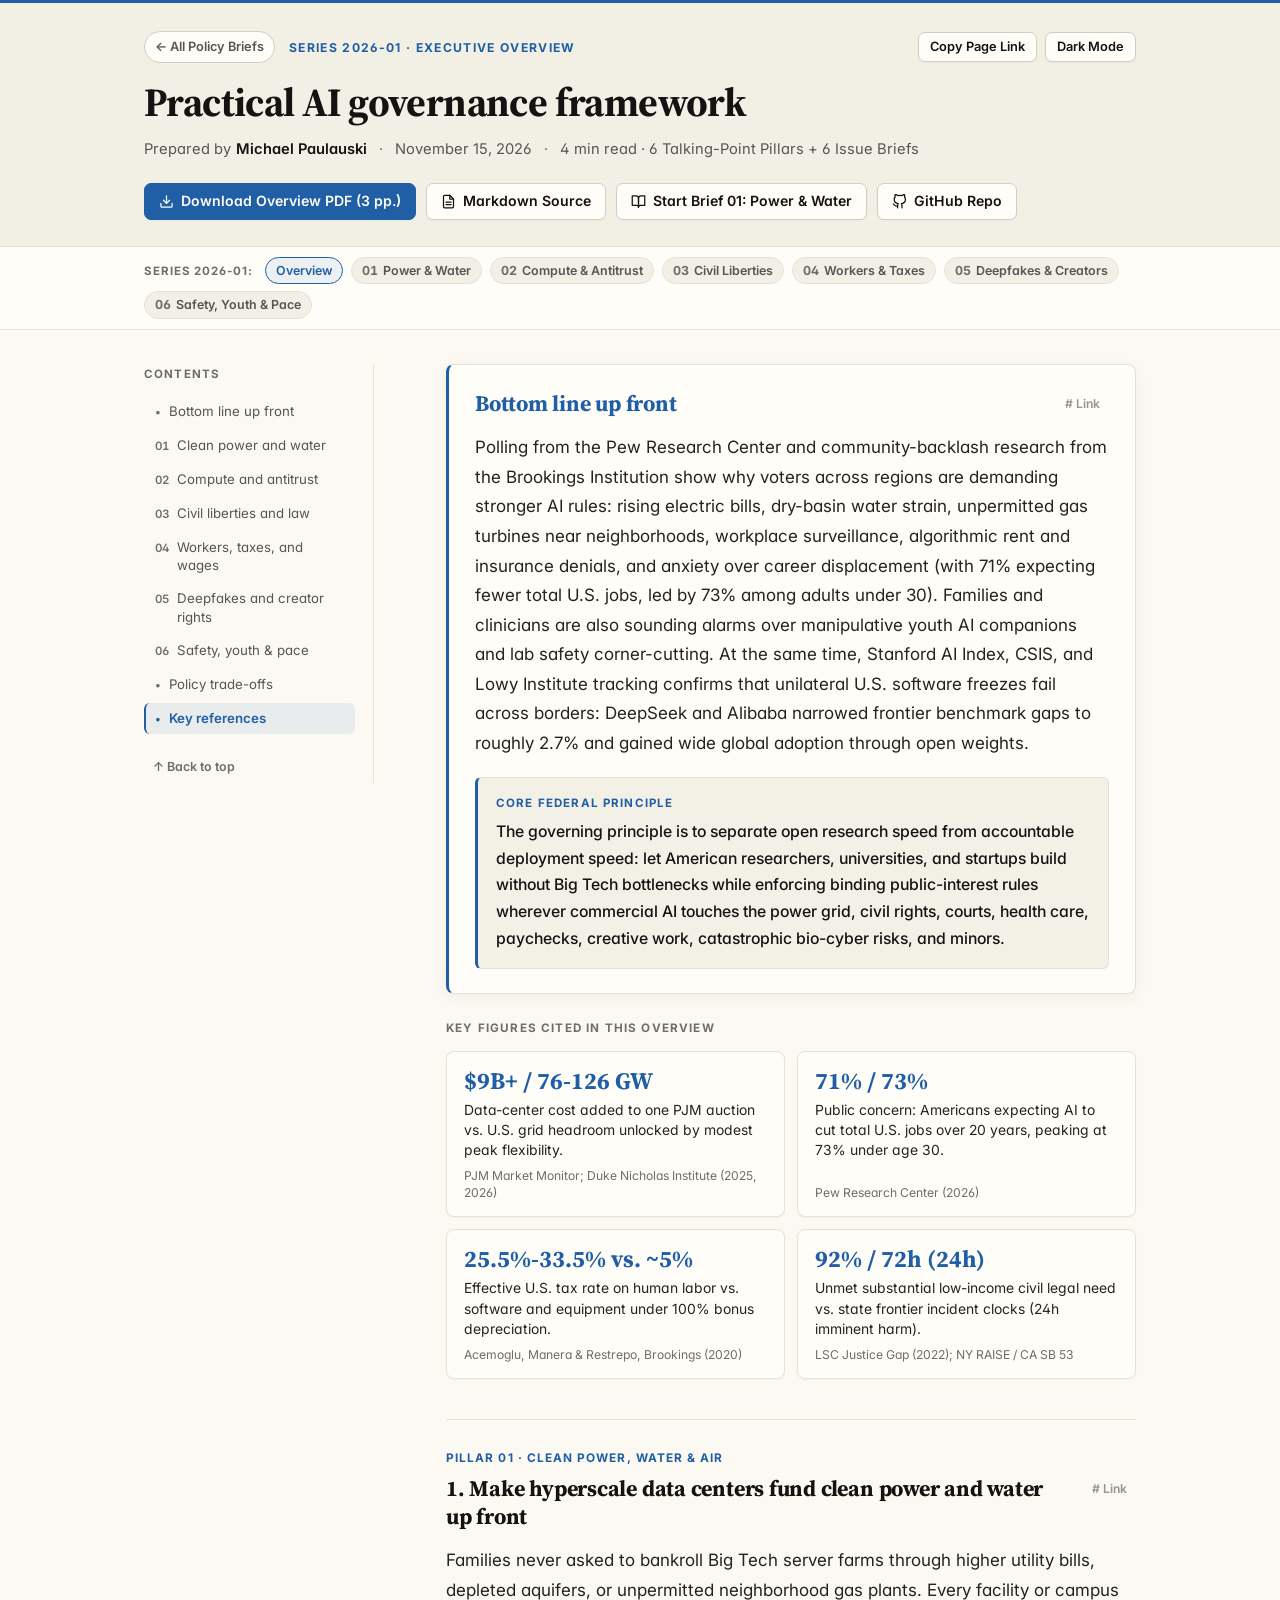
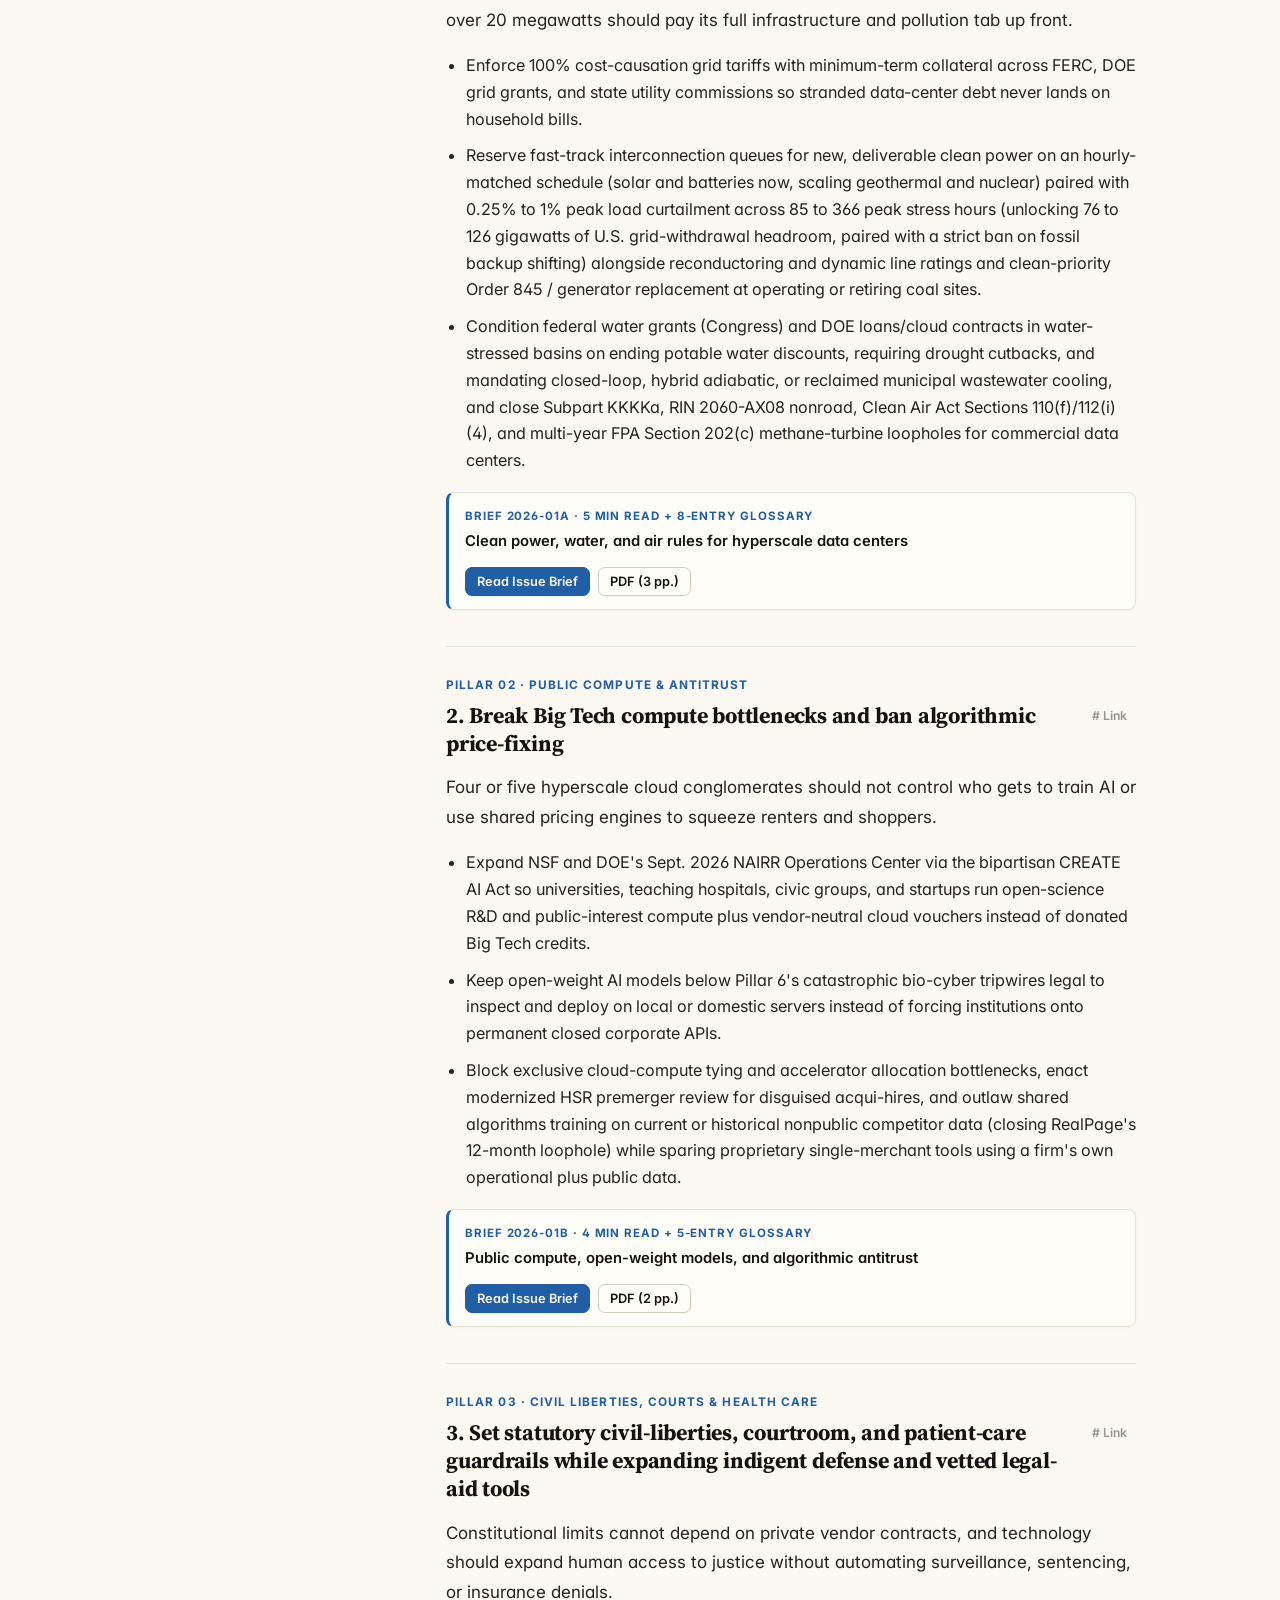
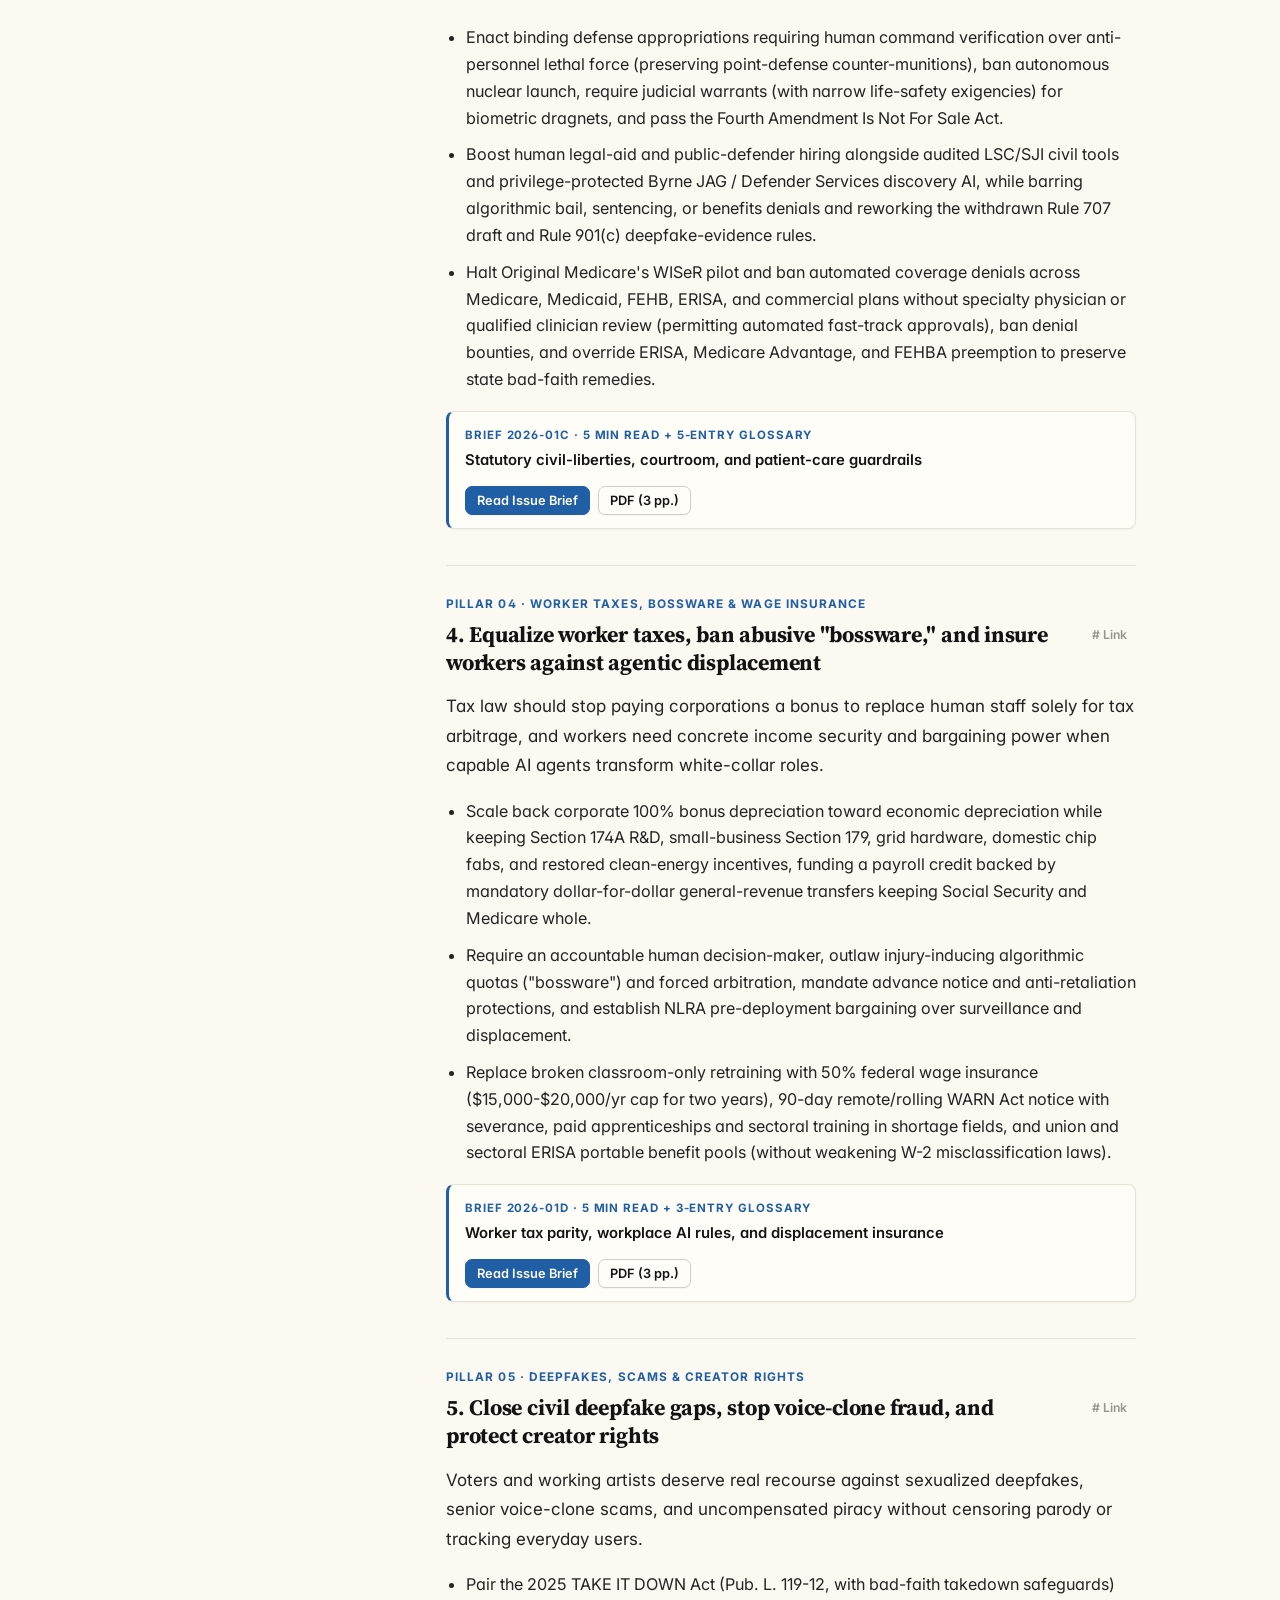
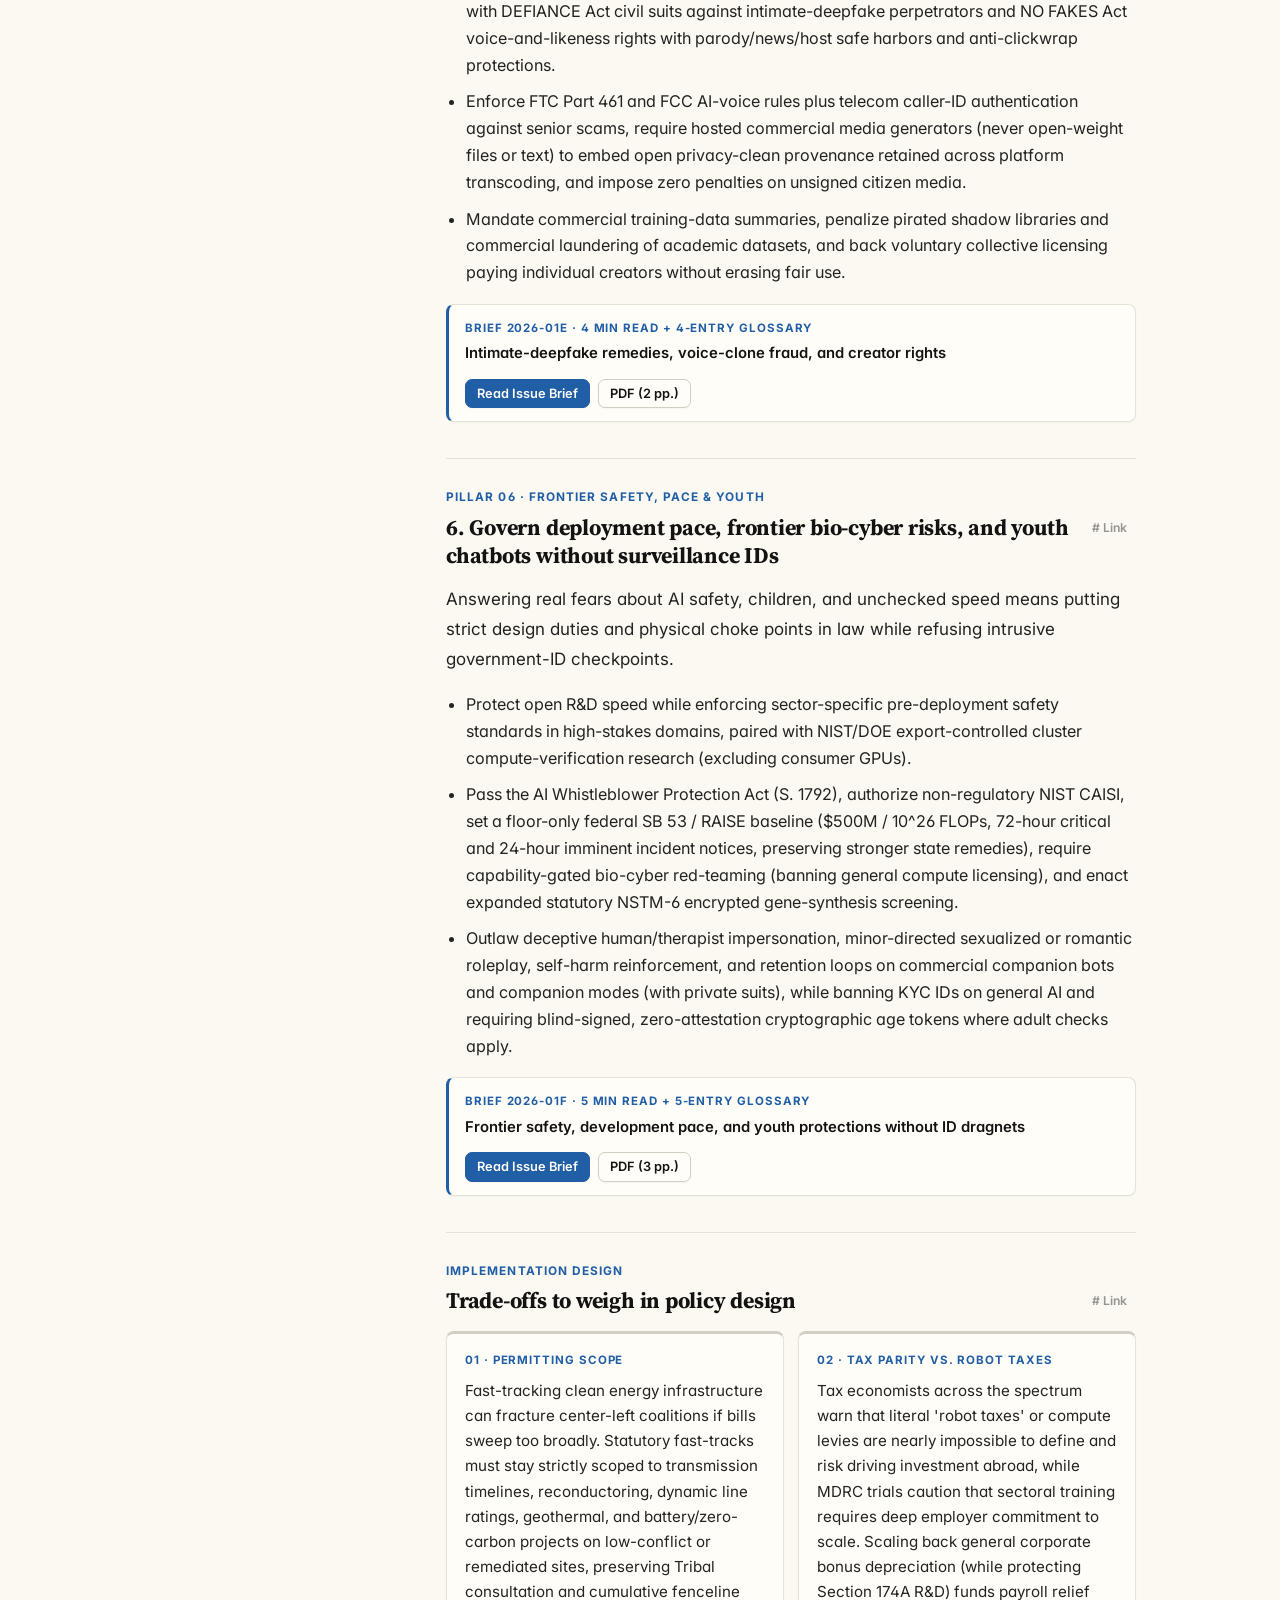
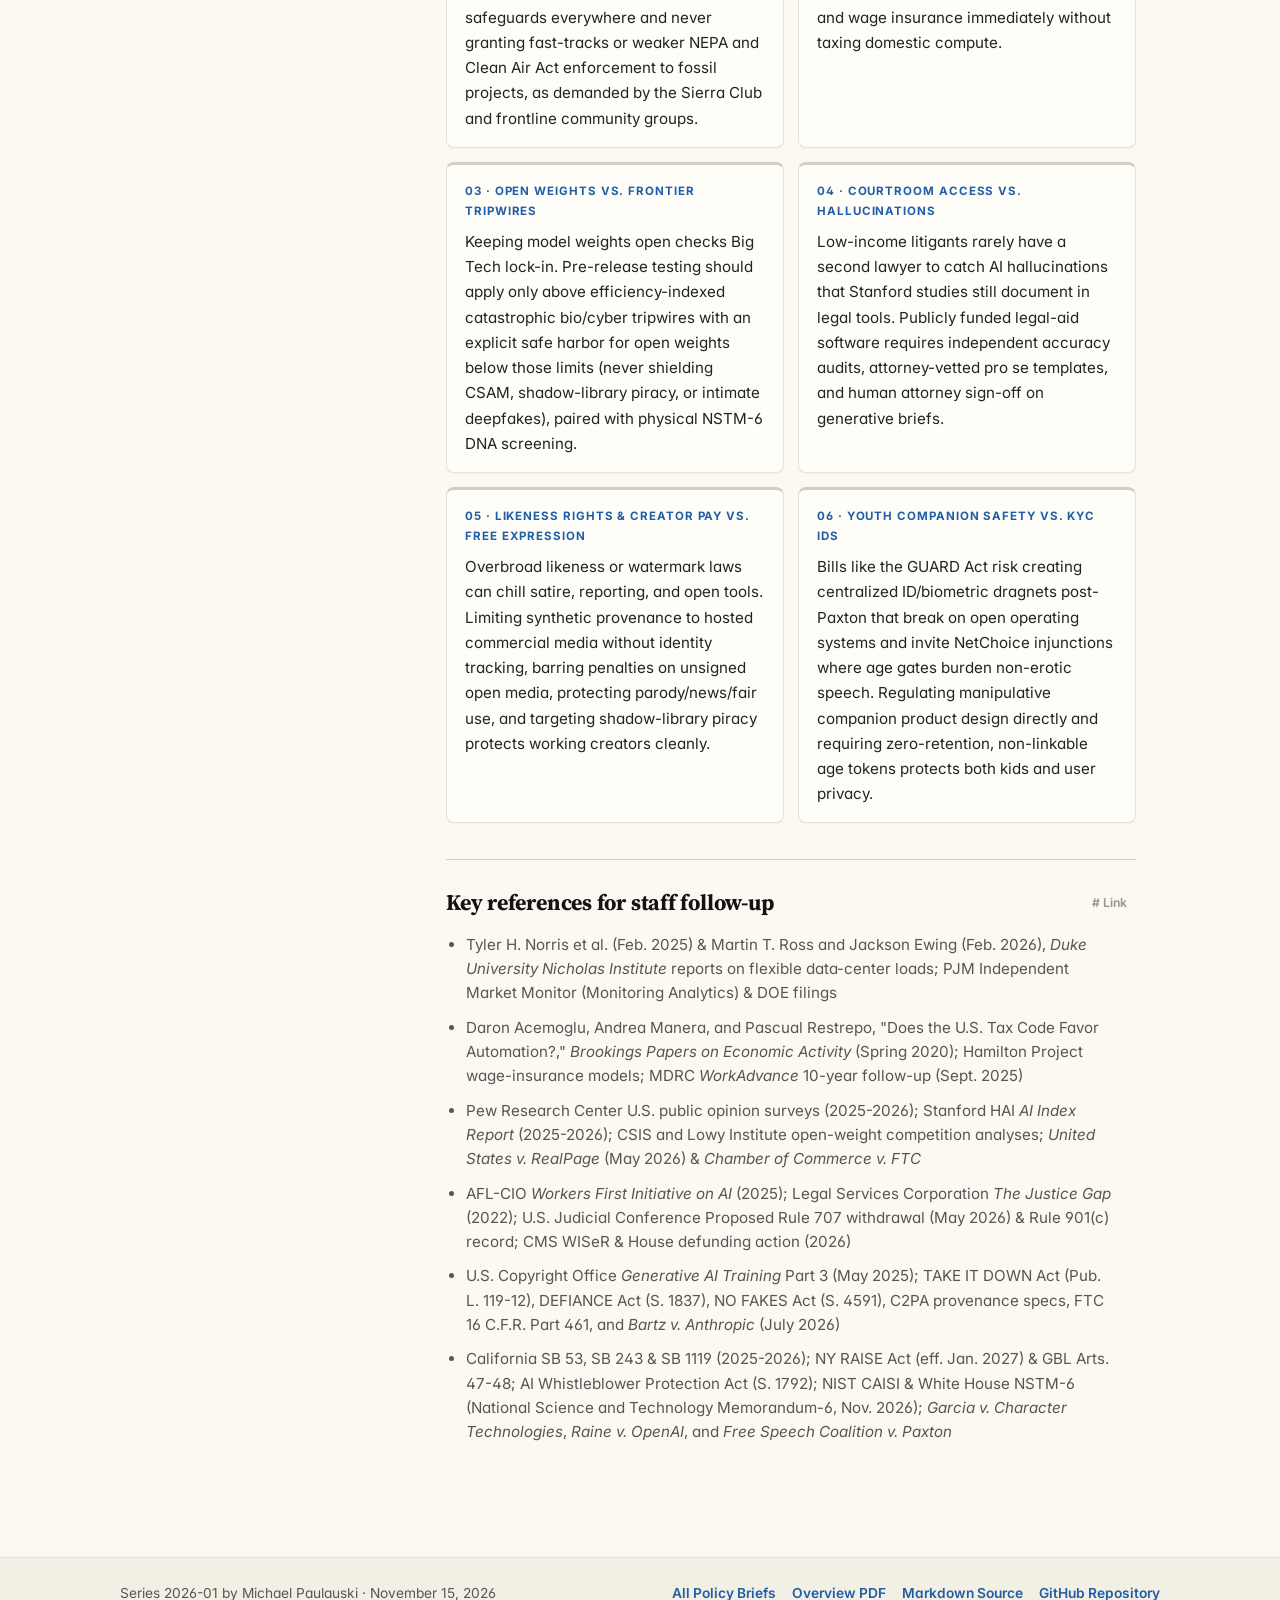
==== commit 2673b6fa: "Refactor Series 2026-01 into 1+6 Hub-and-Spoke architecture and apply 9-agent cross-exam hardening" ====
--- a/ai-governance/index.html
+++ b/ai-governance/index.html
@@ -3,26 +3,32 @@
 <head>
   <meta charset="UTF-8" />
   <meta name="viewport" content="width=device-width, initial-scale=1.0" />
-  <title>Practical AI Governance Framework | Policy Brief by Michael Paulauski</title>
-  <meta name="description" content="Federal policy recommendations on hyperscale data-center power and water, public compute, civil liberties, indigent defense and vetted legal-aid tools, worker tax parity and wage insurance, and deepfake and creator rights." />
+  <title>Practical AI governance framework | Executive Overview by Michael Paulauski</title>
+  <meta name="description" content="Six-pillar federal AI governance overview and candidate talking points covering clean data-center power and water, public compute and antitrust, civil liberties and indigent defense, worker tax parity and wage insurance, deepfakes and creator rights, and frontier bio-cyber safety and youth protections without ID dragnets." />
   <link rel="canonical" href="https://mike10010100.github.io/policy-briefs/ai-governance/" />
 
   <meta property="og:type" content="article" />
-  <meta property="og:title" content="Practical AI Governance Framework | Policy Brief" />
-  <meta property="og:description" content="Pay-your-own-freight clean data centers, public compute, civil-liberties red lines, indigent defense and vetted legal-aid tools, worker tax parity, and federal wage insurance. Prepared by Michael Paulauski (Nov 2026)." />
+  <meta property="og:title" content="Practical AI governance framework | Executive overview and talking points" />
+  <meta property="og:description" content="Six-pillar federal agenda separating open research speed from accountable commercial deployment, linking each talking-point pillar to a standalone statutory issue brief." />
   <meta property="og:url" content="https://mike10010100.github.io/policy-briefs/ai-governance/" />
   <meta property="og:image" content="https://mike10010100.github.io/policy-briefs/assets/og-ai-governance.png" />
   <meta property="og:image:width" content="1200" />
   <meta property="og:image:height" content="630" />
 
   <meta name="twitter:card" content="summary_large_image" />
-  <meta name="twitter:title" content="Practical AI Governance Framework | Policy Brief" />
-  <meta name="twitter:description" content="Pay-your-own-freight clean data centers, public compute, civil-liberties red lines, indigent defense and vetted legal-aid tools, worker tax parity, and federal wage insurance." />
+  <meta name="twitter:title" content="Practical AI governance framework | Executive overview and talking points" />
+  <meta name="twitter:description" content="Six-pillar federal agenda separating open research speed from accountable commercial deployment, linking each talking-point pillar to a standalone statutory issue brief." />
   <meta name="twitter:image" content="https://mike10010100.github.io/policy-briefs/assets/og-ai-governance.png" />
 
   <script>
     (function () {
       try {
+      var termRedirects = {"#term-1": "compute-antitrust/#term-1", "#term-2": "compute-antitrust/#term-2", "#term-3": "compute-antitrust/#term-3", "#term-4": "compute-antitrust/#term-4", "#term-5": "deepfakes-creators/#term-2", "#term-6": "power-water/#term-1", "#term-7": "power-water/#term-2", "#term-8": "power-water/#term-3", "#term-9": "power-water/#term-4", "#term-10": "power-water/#term-5", "#term-11": "power-water/#term-6", "#term-12": "power-water/#term-7", "#term-13": "workers-taxes/#term-1", "#term-14": "workers-taxes/#term-2", "#term-15": "workers-taxes/#term-3", "#term-16": "civil-liberties/#term-1", "#term-17": "civil-liberties/#term-2", "#term-18": "civil-liberties/#term-5"};
+      var h = window.location.hash || "";
+      if (termRedirects[h]) {
+        window.location.replace("./" + termRedirects[h]);
+        return;
+      }
         var params = new URLSearchParams(window.location.search);
         var queryTheme = params.get("theme");
         var saved = localStorage.getItem("ai-brief-theme");
@@ -50,7 +56,7 @@
       <div class="header-top-row">
         <div class="header-crumb-group">
           <a class="back-index-link" href="../">&larr; All Policy Briefs</a>
-          <span class="doc-badge">Brief 2026-01 &middot; Federal AI Governance</span>
+          <span class="doc-badge">Series 2026-01 &middot; Executive Overview</span>
         </div>
         <div class="utility-controls">
           <button id="copy-page-btn" class="btn btn-compact" type="button">Copy Page Link</button>
@@ -63,52 +69,58 @@
       <div class="meta-bar">
         <span class="meta-item">Prepared by <strong>Michael Paulauski</strong></span>
         <span class="meta-sep" aria-hidden="true">&middot;</span>
-        <span class="meta-item">November 13, 2026</span>
+        <span class="meta-item">November 15, 2026</span>
         <span class="meta-sep" aria-hidden="true">&middot;</span>
-        <span class="meta-item">9 min read &middot; 5 Policy Pillars + 18-Entry Glossary</span>
+        <span class="meta-item">4 min read &middot; 6 Talking-Point Pillars + 6 Issue Briefs</span>
       </div>
 
       <div class="action-bar">
         <a class="btn btn-primary" href="./Practical-AI-Governance-Policy-Brief.pdf">
-          <svg viewBox="0 0 24 24" fill="none" stroke="currentColor" stroke-width="2" stroke-linecap="round" stroke-linejoin="round" aria-hidden="true">
-            <path d="M21 15v4a2 2 0 0 1-2 2H5a2 2 0 0 1-2-2v-4" />
-            <polyline points="7 10 12 15 17 10" />
-            <line x1="12" y1="15" x2="12" y2="3" />
-          </svg>
-          Download PDF (6 pp.)
+          <svg viewBox="0 0 24 24" fill="none" stroke="currentColor" stroke-width="2" stroke-linecap="round" stroke-linejoin="round" aria-hidden="true"><path d="M21 15v4a2 2 0 0 1-2 2H5a2 2 0 0 1-2-2v-4" /><polyline points="7 10 12 15 17 10" /><line x1="12" y1="15" x2="12" y2="3" /></svg>
+          Download Overview PDF (3 pp.)
         </a>
         <a class="btn" href="./Practical-AI-Governance-Policy-Brief.md">
-          <svg viewBox="0 0 24 24" fill="none" stroke="currentColor" stroke-width="2" stroke-linecap="round" stroke-linejoin="round" aria-hidden="true">
-            <path d="M14 2H6a2 2 0 0 0-2 2v16a2 2 0 0 0 2 2h12a2 2 0 0 0 2-2V8z" />
-            <polyline points="14 2 14 8 20 8" />
-            <line x1="16" y1="13" x2="8" y2="13" />
-            <line x1="16" y1="17" x2="8" y2="17" />
-          </svg>
+          <svg viewBox="0 0 24 24" fill="none" stroke="currentColor" stroke-width="2" stroke-linecap="round" stroke-linejoin="round" aria-hidden="true"><path d="M14 2H6a2 2 0 0 0-2 2v16a2 2 0 0 0 2 2h12a2 2 0 0 0 2-2V8z" /><polyline points="14 2 14 8 20 8" /><line x1="16" y1="13" x2="8" y2="13" /><line x1="16" y1="17" x2="8" y2="17" /></svg>
           Markdown Source
         </a>
+        <a class="btn" href="./power-water/">
+          <svg viewBox="0 0 24 24" fill="none" stroke="currentColor" stroke-width="2" stroke-linecap="round" stroke-linejoin="round" aria-hidden="true"><path d="M2 3h6a4 4 0 0 1 4 4v14a3 3 0 0 0-3-3H2z" /><path d="M22 3h-6a4 4 0 0 0-4 4v14a3 3 0 0 1 3-3h7z" /></svg>
+          Start Brief 01: Power &amp; Water
+        </a>
         <a class="btn" href="https://github.com/mike10010100/policy-briefs">
-          <svg viewBox="0 0 24 24" fill="none" stroke="currentColor" stroke-width="2" stroke-linecap="round" stroke-linejoin="round" aria-hidden="true">
-            <path d="M9 19c-5 1.5-5-2.5-7-3m14 6v-3.87a3.37 3.37 0 0 0-.94-2.61c3.14-.35 6.44-1.54 6.44-7A5.44 5.44 0 0 0 20 4.77 5.07 5.07 0 0 0 19.91 1S18.73.65 16 2.48a13.38 13.38 0 0 0-7 0C6.27.65 5.09 1 5.09 1A5.07 5.07 0 0 0 5 4.77a5.44 5.44 0 0 0-1.5 3.78c0 5.42 3.3 6.61 6.44 7A3.37 3.37 0 0 0 9 18.13V22" />
-          </svg>
+          <svg viewBox="0 0 24 24" fill="none" stroke="currentColor" stroke-width="2" stroke-linecap="round" stroke-linejoin="round" aria-hidden="true"><path d="M9 19c-5 1.5-5-2.5-7-3m14 6v-3.87a3.37 3.37 0 0 0-.94-2.61c3.14-.35 6.44-1.54 6.44-7A5.44 5.44 0 0 0 20 4.77 5.07 5.07 0 0 0 19.91 1S18.73.65 16 2.48a13.38 13.38 0 0 0-7 0C6.27.65 5.09 1 5.09 1A5.07 5.07 0 0 0 5 4.77a5.44 5.44 0 0 0-1.5 3.78c0 5.42 3.3 6.61 6.44 7A3.37 3.37 0 0 0 9 18.13V22" /></svg>
           GitHub Repo
         </a>
       </div>
     </div>
   </header>
 
+  <nav class="series-nav-strip" aria-label="Series 2026-01 issue briefs">
+    <div class="series-nav-inner">
+      <span class="series-nav-label">Series 2026-01:</span>
+      <a class="series-pill active" href="./" aria-current="page">Overview</a>
+      <a class="series-pill" href="./power-water/"><span class="series-pill-num">01</span><span>Power &amp; Water</span></a>
+      <a class="series-pill" href="./compute-antitrust/"><span class="series-pill-num">02</span><span>Compute &amp; Antitrust</span></a>
+      <a class="series-pill" href="./civil-liberties/"><span class="series-pill-num">03</span><span>Civil Liberties</span></a>
+      <a class="series-pill" href="./workers-taxes/"><span class="series-pill-num">04</span><span>Workers &amp; Taxes</span></a>
+      <a class="series-pill" href="./deepfakes-creators/"><span class="series-pill-num">05</span><span>Deepfakes &amp; Creators</span></a>
+      <a class="series-pill" href="./safety-youth-pace/"><span class="series-pill-num">06</span><span>Safety, Youth &amp; Pace</span></a>
+    </div>
+  </nav>
+
   <nav class="mobile-toc" aria-label="Jump to section">
     <details>
       <summary>Jump to section</summary>
       <ul>
         <li><a href="#bluf">Bottom line up front</a></li>
-        <li><a href="#data-centers">1. Data centers: clean power and water</a></li>
-        <li><a href="#compute-antitrust">2. Public compute and antitrust</a></li>
-        <li><a href="#civil-liberties-justice">3. Civil liberties, legal aid, and health care</a></li>
-        <li><a href="#workers-taxes">4. Worker taxes, bossware, and wage insurance</a></li>
-        <li><a href="#deepfakes-fraud">5. Deepfakes, scams, and creator rights</a></li>
+        <li><a href="#data-centers">01. Clean power and water</a></li>
+        <li><a href="#compute-antitrust">02. Compute and antitrust</a></li>
+        <li><a href="#civil-liberties-justice">03. Civil liberties and law</a></li>
+        <li><a href="#workers-taxes">04. Workers, taxes, and wages</a></li>
+        <li><a href="#deepfakes-fraud">05. Deepfakes and creator rights</a></li>
+        <li><a href="#safety-youth-pace">06. Safety, youth &amp; pace</a></li>
         <li><a href="#trade-offs">Trade-offs to weigh in policy design</a></li>
         <li><a href="#references">Key references for staff follow-up</a></li>
-        <li><a href="#glossary">Appendix: Plain-English glossary</a></li>
       </ul>
     </details>
   </nav>
@@ -123,9 +135,9 @@
         <li><a class="toc-link" href="#civil-liberties-justice"><span class="toc-num">03</span><span>Civil liberties and law</span></a></li>
         <li><a class="toc-link" href="#workers-taxes"><span class="toc-num">04</span><span>Workers, taxes, and wages</span></a></li>
         <li><a class="toc-link" href="#deepfakes-fraud"><span class="toc-num">05</span><span>Deepfakes and creator rights</span></a></li>
+        <li><a class="toc-link" href="#safety-youth-pace"><span class="toc-num">06</span><span>Safety, youth &amp; pace</span></a></li>
         <li><a class="toc-link" href="#trade-offs"><span class="toc-num">&bull;</span><span>Policy trade-offs</span></a></li>
         <li><a class="toc-link" href="#references"><span class="toc-num">&bull;</span><span>Key references</span></a></li>
-        <li><a class="toc-link" href="#glossary"><span class="toc-num">&bull;</span><span>Plain-English glossary</span></a></li>
       </ul>
       <a class="toc-back-top" href="#top">&uarr; Back to top</a>
     </aside>
@@ -136,96 +148,176 @@
           <h2>Bottom line up front</h2>
           <button class="copy-anchor-btn" type="button" data-anchor="#bluf" aria-label="Copy link to Bottom line up front"># Link</button>
         </div>
-        <p data-verbatim>Polling from the Pew Research Center and community-backlash research from the Brookings Institution point to concrete household pressures driving public frustration over AI: rising home electric bills, local water strain, workplace surveillance, and job anxiety. Families are also confronting algorithmic rent and health-insurance abuses alongside unpermitted data-center power plants near residential neighborhoods.</p>
-        <p data-verbatim>Yet trying to bottle up AI software at the U.S. border will fail, and hardware export controls alone cannot preserve an American lead. Benchmark tracking in the Stanford AI Index and strategic assessments from CSIS and the Lowy Institute show that despite U.S. chip restrictions, Chinese labs such as DeepSeek and Alibaba have narrowed frontier benchmark gaps to single digits and gained wide global adoption through <span class="inline-term" tabindex="0" role="button" aria-expanded="false" aria-controls="term-popover" data-glossary-target="term-2">open-weight</span> releases. Pew also finds that 71% of Americans expect AI to reduce total U.S. jobs over the next two decades, with the sharpest jump in concern among adults under 30 (climbing from 61% in 2024 to 73% in 2026) amid tighter entry-level white-collar hiring.</p>
+        <p data-verbatim>Polling from the Pew Research Center and community-backlash research from the Brookings Institution show why voters across regions are demanding stronger AI rules: rising electric bills, dry-basin water strain, unpermitted gas turbines near neighborhoods, workplace surveillance, algorithmic rent and insurance denials, and anxiety over career displacement (with 71% expecting fewer total U.S. jobs, led by 73% among adults under 30). Families and clinicians are also sounding alarms over manipulative youth AI companions and lab safety corner-cutting. At the same time, Stanford AI Index, CSIS, and Lowy Institute tracking confirms that unilateral U.S. software freezes fail across borders: DeepSeek and Alibaba narrowed frontier benchmark gaps to roughly 2.7% and gained wide global adoption through open weights.</p>
         <div class="bluf-goal">
-          <div class="goal-kicker">Core Federal Goal</div>
-          <p data-verbatim>The federal policy goal is straightforward: let American researchers and startups build and compete without Big Tech bottlenecks, require hyperscale tech operators to fund clean infrastructure up front, build public and open alternatives to corporate monopolies, set statutory civil-liberties and patient-care limits on automated decisions, and pair pro-worker tax and labor rules with real income and career paths when capable <span class="inline-term" tabindex="0" role="button" aria-expanded="false" aria-controls="term-popover" data-glossary-target="term-1" data-popover-title="AI agents (&quot;agentic&quot; AI)" data-popover-body="AI agents are software systems that go beyond answering chat prompts to carry out multi-step office tasks across external programs, such as organizing records, reviewing files, or writing software, where unreviewed hallucinations or errors can cascade across real-world decisions.">AI agents</span> displace mid-career staff or freeze out younger entrants.</p>
-        </div>
-      </section>
-
-      <aside class="metrics-strip" aria-label="Key figures cited in this brief">
-        <div class="metrics-heading">Key figures cited in this brief</div>
+          <div class="goal-kicker">Core Federal Principle</div>
+          <p data-verbatim>The governing principle is to separate open research speed from accountable deployment speed: let American researchers, universities, and startups build without Big Tech bottlenecks while enforcing binding public-interest rules wherever commercial AI touches the power grid, civil rights, courts, health care, paychecks, creative work, catastrophic bio-cyber risks, and minors.</p>
+        </div>
+      </section>
+
+      <aside class="metrics-strip" aria-label="Key figures cited in this overview">
+        <div class="metrics-heading">Key figures cited in this overview</div>
         <div class="metrics-grid">
           <div class="stat-card">
             <div class="stat-figure">$9B+ / 76-126 GW</div>
-            <div class="stat-label">Data-center cost added to one PJM capacity auction vs. U.S.-wide grid headroom unlocked by modest peak flexibility.</div>
+            <div class="stat-label">Data-center cost added to one PJM auction vs. U.S. grid headroom unlocked by modest peak flexibility.</div>
             <div class="stat-cite">PJM Market Monitor; Duke Nicholas Institute (2025, 2026)</div>
           </div>
           <div class="stat-card">
-            <div class="stat-figure">71%</div>
-            <div class="stat-label">Public concern: Americans expecting AI to reduce total U.S. jobs over 20 years, rising to 73% among adults under 30.</div>
+            <div class="stat-figure">71% / 73%</div>
+            <div class="stat-label">Public concern: Americans expecting AI to cut total U.S. jobs over 20 years, peaking at 73% under age 30.</div>
             <div class="stat-cite">Pew Research Center (2026)</div>
-          </div>
-          <div class="stat-card">
-            <div class="stat-figure">92%</div>
-            <div class="stat-label">Low-income Americans' civil legal problems receiving inadequate or no legal help.</div>
-            <div class="stat-cite">Legal Services Corporation Justice Gap Report (2022)</div>
           </div>
           <div class="stat-card">
             <div class="stat-figure">25.5%-33.5% vs. ~5%</div>
-            <div class="stat-label">Effective U.S. tax rate on human labor (income, payroll, and phaseouts) vs. software and equipment under 100% bonus depreciation.</div>
+            <div class="stat-label">Effective U.S. tax rate on human labor vs. software and equipment under 100% bonus depreciation.</div>
             <div class="stat-cite">Acemoglu, Manera &amp; Restrepo, Brookings (2020)</div>
           </div>
+          <div class="stat-card">
+            <div class="stat-figure">92% / 72h (24h)</div>
+            <div class="stat-label">Unmet substantial low-income civil legal need vs. state frontier incident clocks (24h imminent harm).</div>
+            <div class="stat-cite">LSC Justice Gap (2022); NY RAISE / CA SB 53</div>
+          </div>
         </div>
       </aside>
 
       <section id="data-centers" class="brief-section">
-        <div class="section-kicker">Recommendation 01 &middot; Clean Power, Water &amp; Air</div>
+        <div class="section-kicker">Pillar 01 · Clean Power, Water &amp; Air</div>
         <div class="section-head">
           <h2>1. Make hyperscale data centers fund clean power and water up front</h2>
-          <button class="copy-anchor-btn" type="button" data-anchor="#data-centers" aria-label="Copy link to Section 1"># Link</button>
-        </div>
-        <p data-verbatim>Across the <span class="inline-term" tabindex="0" role="button" aria-expanded="false" aria-controls="term-popover" data-glossary-target="term-6">PJM grid</span> spanning 13 states and Washington, D.C., U.S. Department of Energy filings and PJM's Independent Market Monitor show that surging data center load has collided with power plant retirements, adding more than $9 billion in data-center capacity costs to a single wholesale auction and pushing up household electric bills. Through <span class="inline-term" tabindex="0" role="button" aria-expanded="false" aria-controls="term-popover" data-glossary-target="term-7">FERC</span> wholesale transmission and capacity rules, Department of Energy grid-grant conditions, and state utility commission rate standards, policymakers should require 100% cost-causation tariffs with minimum-term collateral for hyperscale loads (such as facilities or campuses over 20 megawatts) so families never subsidize Big Tech grid upgrades or stranded debt.</p>
-        <p data-verbatim>Congress and FERC should reserve fast-track <span class="inline-term" tabindex="0" role="button" aria-expanded="false" aria-controls="term-popover" data-glossary-target="term-8" data-popover-title="Interconnection queues" data-popover-body="The interconnection queue is the multi-year engineering waitlist new power projects and large loads face before plugging into the grid.">interconnection queues</span> for large facilities that bring new, deliverable clean generation on a rising hourly-matched schedule (using near-term solar and battery storage while scaling <span class="inline-term" tabindex="0" role="button" aria-expanded="false" aria-controls="term-popover" data-glossary-target="term-11">enhanced geothermal</span> and nuclear) and agree to trim non-urgent runs, shift regional workloads, or draw clean on-site storage (without running diesel or fossil-methane backup) by 0.25% to 1% of annual electricity use (mostly partial drawdowns across roughly 85 to 366 peak grid-stress hours a year, equal to 22 to 88 full-load hours). Companion 2025 and 2026 studies from Duke University's Nicholas Institute find that this modest <span class="inline-term" tabindex="0" role="button" aria-expanded="false" aria-controls="term-popover" data-glossary-target="term-9">peak curtailment</span> unlocks 76 to 126 gigawatts of headroom across U.S. grids, while broader data center load flexibility cuts U.S. power-system capital and operating costs by $40 billion to $150 billion over ten years. Congress should also authorize FERC to speed up advanced transmission <span class="inline-term" tabindex="0" role="button" aria-expanded="false" aria-controls="term-popover" data-glossary-target="term-10">reconductoring</span> and prioritize non-emitting power and storage interconnections that reuse spare hookup capacity at operating plants under <span class="inline-term" tabindex="0" role="button" aria-expanded="false" aria-controls="term-popover" data-glossary-target="term-8" data-popover-title="FERC Order 845 and generator replacement" data-popover-body="FERC Order 845 (&quot;surplus interconnection&quot;) lets new generation or batteries share unused hookup capacity at an operating power plant, while generator-replacement rules let new projects reuse the existing grid hookup when an older plant retires; both are currently fuel-neutral rules that Congress and FERC can pair with clean-power priority.">Order 845</span> or retiring coal sites under a nationwide generator-replacement rule.</p>
-        <p data-verbatim>On water and air, Water Foundation and Brookings analyses show that a single hyperscale facility can draw 1 million to 5 million gallons of treated water a day in dry basins. Because federal agencies cannot set city water rates directly, Congress should condition future EPA State Revolving Fund and Bureau of Reclamation water-project grants, while the executive branch conditions discretionary DOE loans and facilities serving federal cloud contracts, on ending subsidized potable water discounts for large data centers and requiring <span class="inline-term" tabindex="0" role="button" aria-expanded="false" aria-controls="term-popover" data-glossary-target="term-12" data-popover-title="Closed-loop and hybrid adiabatic cooling" data-popover-body="Closed-loop and hybrid adiabatic cooling systems recirculate fluid in sealed heat exchangers (using minimal or zero water misting only on extreme heat hours) instead of evaporating millions of gallons of municipal drinking water.">closed-loop</span>, hybrid adiabatic, or <span class="inline-term" tabindex="0" role="button" aria-expanded="false" aria-controls="term-popover" data-glossary-target="term-12" data-popover-title="Reclaimed municipal wastewater" data-popover-body="Reclaimed (recycled) water is treated municipal wastewater piped to industrial facilities for non-potable cooling instead of drawing local drinking water.">reclaimed municipal wastewater</span> cooling in water-stressed basins (with automatic drought cutbacks on any potable draw).</p>
-        <p data-verbatim>Congress and the EPA should also close air-permitting loopholes for methane turbines powering fixed data centers by repealing the 2026 Subpart KKKKa 24-month temporary-turbine exemption, barring <span class="inline-term" tabindex="0" role="button" aria-expanded="false" aria-controls="term-popover" data-glossary-target="term-12" data-popover-title="Methane-turbine permitting loopholes" data-popover-body="Some fixed data centers have run trailer-mounted methane gas turbines without standard air permits by claiming Clean Air Act nonroad-engine exemptions meant for movable machinery like bulldozers or short-term &quot;temporary&quot; stationary turbine rules.">nonroad-engine claims</span>, counting co-located turbines together under major-source limits, and statutorily barring Clean Air Act Section 110(f) and Section 112(i)(4) waivers or Federal Power Act Section 202(c) fossil emergency orders for commercial data centers. That ends the unpermitted gas-turbine and emergency fossil practices documented in NAACP, Southern Environmental Law Center, and Earthjustice filings in South Memphis, Southaven, Mississippi, and federal grid dockets.</p>
-      </section>
-
+          <button class="copy-anchor-btn" type="button" data-anchor="#data-centers" aria-label="Copy link to Pillar 01"># Link</button>
+        </div>
+        <p data-verbatim>Families never asked to bankroll Big Tech server farms through higher utility bills, depleted aquifers, or unpermitted neighborhood gas plants. Every facility or campus over 20 megawatts should pay its full infrastructure and pollution tab up front.</p>
+        <ul class="pillar-bullets" data-verbatim>
+          <li>Enforce 100% cost-causation grid tariffs with minimum-term collateral across FERC, DOE grid grants, and state utility commissions so stranded data-center debt never lands on household bills.</li>
+          <li>Reserve fast-track interconnection queues for new, deliverable clean power on an hourly-matched schedule (solar and batteries now, scaling geothermal and nuclear) paired with 0.25% to 1% peak load curtailment across 85 to 366 peak stress hours (unlocking 76 to 126 gigawatts of U.S. grid-withdrawal headroom, paired with a strict ban on fossil backup shifting) alongside reconductoring and dynamic line ratings and clean-priority Order 845 / generator replacement at operating or retiring coal sites.</li>
+          <li>Condition federal water grants (Congress) and DOE loans/cloud contracts in water-stressed basins on ending potable water discounts, requiring drought cutbacks, and mandating closed-loop, hybrid adiabatic, or reclaimed municipal wastewater cooling, and close Subpart KKKKa, RIN 2060-AX08 nonroad, Clean Air Act Sections 110(f)/112(i)(4), and multi-year FPA Section 202(c) methane-turbine loopholes for commercial data centers.</li>
+        </ul>
+        <div class="spoke-callout">
+          <div class="spoke-callout-meta">
+            <span class="spoke-callout-kicker">Brief 2026-01A · 5 min read + 8-entry glossary</span>
+            <span class="spoke-callout-title">Clean power, water, and air rules for hyperscale data centers</span>
+          </div>
+          <div class="spoke-callout-actions">
+            <a class="btn btn-compact btn-primary" href="./power-water/">Read Issue Brief</a>
+            <a class="btn btn-compact" href="./power-water/power-water-brief.pdf">PDF (3 pp.)</a>
+          </div>
+        </div>
+      </section>
       <section id="compute-antitrust" class="brief-section">
-        <div class="section-kicker">Recommendation 02 &middot; Public Compute &amp; Antitrust</div>
+        <div class="section-kicker">Pillar 02 · Public Compute &amp; Antitrust</div>
         <div class="section-head">
           <h2>2. Break Big Tech compute bottlenecks and ban algorithmic price-fixing</h2>
-          <button class="copy-anchor-btn" type="button" data-anchor="#compute-antitrust" aria-label="Copy link to Section 2"># Link</button>
-        </div>
-        <p data-verbatim>Leaving frontier AI in the hands of four or five cloud conglomerates concentrates too much economic and political power. Building on NSF's 2026 launch of the <span class="inline-term" tabindex="0" role="button" aria-expanded="false" aria-controls="term-popover" data-glossary-target="term-3">NAIRR</span> Operations Center with the Department of Energy, Congress should pass the bipartisan CREATE AI Act and appropriate multi-billion-dollar funding for publicly owned compute and independent cloud vouchers at national labs and university supercomputing centers so researchers, public hospitals, and independent startups get real capacity under open-science or public-interest terms without relying on donated Big Tech cloud credits. Federal policy should also keep open-weight AI models legal so smaller firms and civic institutions can run software on local hardware without paying permanent rent to closed corporate APIs.</p>
-        <p data-verbatim>On antitrust, the FTC and DOJ should block exclusive cloud-compute tying, scrutinize chip allocation bottlenecks, and police dominant-platform <span class="inline-term" tabindex="0" role="button" aria-expanded="false" aria-controls="term-popover" data-glossary-target="term-4">"acqui-hire"</span> deals structured to dodge merger review. Building on DOJ's RealPage consent decrees, Congress should also pass a targeted Preventing Algorithmic Collusion Act to outlaw shared pricing algorithms that pool nonpublic competitor data or coordinate competitor pricing (while sparing single-merchant tools trained on public market data) so competing landlords and corporations cannot inflate rents and consumer prices in lockstep.</p>
-      </section>
-
+          <button class="copy-anchor-btn" type="button" data-anchor="#compute-antitrust" aria-label="Copy link to Pillar 02"># Link</button>
+        </div>
+        <p data-verbatim>Four or five hyperscale cloud conglomerates should not control who gets to train AI or use shared pricing engines to squeeze renters and shoppers.</p>
+        <ul class="pillar-bullets" data-verbatim>
+          <li>Expand NSF and DOE's Sept. 2026 NAIRR Operations Center via the bipartisan CREATE AI Act so universities, teaching hospitals, civic groups, and startups run open-science R&amp;D and public-interest compute plus vendor-neutral cloud vouchers instead of donated Big Tech credits.</li>
+          <li>Keep open-weight AI models below Pillar 6's catastrophic bio-cyber tripwires legal to inspect and deploy on local or domestic servers instead of forcing institutions onto permanent closed corporate APIs.</li>
+          <li>Block exclusive cloud-compute tying and accelerator allocation bottlenecks, enact modernized HSR premerger review for disguised acqui-hires, and outlaw shared algorithms training on current or historical nonpublic competitor data (closing RealPage's 12-month loophole) while sparing proprietary single-merchant tools using a firm's own operational plus public data.</li>
+        </ul>
+        <div class="spoke-callout">
+          <div class="spoke-callout-meta">
+            <span class="spoke-callout-kicker">Brief 2026-01B · 4 min read + 5-entry glossary</span>
+            <span class="spoke-callout-title">Public compute, open-weight models, and algorithmic antitrust</span>
+          </div>
+          <div class="spoke-callout-actions">
+            <a class="btn btn-compact btn-primary" href="./compute-antitrust/">Read Issue Brief</a>
+            <a class="btn btn-compact" href="./compute-antitrust/compute-antitrust-brief.pdf">PDF (2 pp.)</a>
+          </div>
+        </div>
+      </section>
       <section id="civil-liberties-justice" class="brief-section">
-        <div class="section-kicker">Recommendation 03 &middot; Civil Liberties, Courts &amp; Health Care</div>
+        <div class="section-kicker">Pillar 03 · Civil Liberties, Courts &amp; Health Care</div>
         <div class="section-head">
           <h2>3. Set statutory civil-liberties, courtroom, and patient-care guardrails while expanding indigent defense and vetted legal-aid tools</h2>
-          <button class="copy-anchor-btn" type="button" data-anchor="#civil-liberties-justice" aria-label="Copy link to Section 3"># Link</button>
-        </div>
-        <p data-verbatim>As the 2026 Pentagon vendor dispute analyzed by Just Security and the Electronic Frontier Foundation showed, constitutional boundaries cannot rest on private contract standoffs between one AI lab and defense officials. Congress should pass statutory requirements for meaningful human verification and command authorization over offensive target selection and lethal force (barring automated kill-list rubber-stamping while preserving defensive counter-munitions), turn the FY2025 defense bill's non-binding nuclear guardrail into a binding statutory ban on autonomous AI in nuclear launch decisions, require judicial warrants for government AI facial-recognition and networked camera dragnets, and enact the Fourth Amendment Is Not For Sale Act to close the commercial <span class="inline-term" tabindex="0" role="button" aria-expanded="false" aria-controls="term-popover" data-glossary-target="term-17">data-broker loophole</span> documented by the ACLU and GAO, where intelligence and police agencies buy bulk phone-location records without a warrant.</p>
-        <p data-verbatim>Inside the justice system, policy should separate citizen access from institutional coercion. The Legal Services Corporation's Justice Gap Report finds that 92% of low-income Americans' civil legal problems receive inadequate or no legal help. Alongside expanded funding to hire human legal-aid attorneys and public defenders, Congress should expand Legal Services Corporation and State Justice Institute technology grants for vetted civil tools, like those piloted at Stanford's Legal Design Lab, that help low-income tenants and veterans handle evictions, consumer debt, and benefits claims. Because federal law bars LSC from criminal cases, Congress should pair this with ring-fenced Department of Justice <span class="inline-term" tabindex="0" role="button" aria-expanded="false" aria-controls="term-popover" data-glossary-target="term-16" data-popover-title="Byrne JAG and LSC legal funding" data-popover-body="Byrne JAG is the main Department of Justice grant program for state criminal-justice systems, while the Legal Services Corporation (LSC) funds civil legal aid for low-income households (and is barred by federal statute from criminal cases).">Byrne JAG</span> public-defender grants and federal Judiciary Defender Services funding so overworked defense lawyers can use zero-retention, privilege-protected, audited AI to review criminal discovery files.</p>
-        <p data-verbatim>At the same time, federal statute should bar unreviewed automated or black-box algorithms from federal sentencing and federally funded benefits denials (including Medicaid, SNAP, and veterans' benefits), while conditioning state Byrne JAG funds on barring opaque bail and sentencing scores. Congress and the Judicial Conference should finish reworking the withdrawn 2026 <span class="inline-term" tabindex="0" role="button" aria-expanded="false" aria-controls="term-popover" data-glossary-target="term-16" data-popover-title="Daubert reliability and Proposed Rule 707" data-popover-body="Daubert is the federal courtroom standard requiring expert technical evidence to prove its reliability before reaching a jury; Proposed Rule 707 was a 2025-2026 draft federal evidence rule applying Daubert reliability checks to machine-generated evidence offered without a human expert witness.">Rule 707</span> draft and related evidence rules to set strict Daubert-level reliability and deepfake-authentication standards for criminal and civil proceedings without blocking authentic bystander recordings.</p>
-        <p data-verbatim>In health care, following lawsuits over Medicare Advantage prior-authorization algorithms and congressional scrutiny of Original Medicare's 2026 six-state <span class="inline-term" tabindex="0" role="button" aria-expanded="false" aria-controls="term-popover" data-glossary-target="term-18">WISeR</span> pilot, Congress, HHS, and the Department of Labor should prohibit Medicare Advantage and Medicaid managed-care plans, federal Medicare contractors, Federal Employees Health Benefits plans, ERISA group health plans, and commercial insurers under the Public Health Service Act from denying medical necessity or cutting off post-acute care by algorithm without documented, individualized review of the patient record by a licensed physician in a relevant specialty (while permitting automated fast-track approvals), ban denial-based bounties or quotas for outside vendors and in-house reviewers, and preserve state bad-faith remedies for unlawful algorithmic denials.</p>
-      </section>
-
+          <button class="copy-anchor-btn" type="button" data-anchor="#civil-liberties-justice" aria-label="Copy link to Pillar 03"># Link</button>
+        </div>
+        <p data-verbatim>Constitutional limits cannot depend on private vendor contracts, and technology should expand human access to justice without automating surveillance, sentencing, or insurance denials.</p>
+        <ul class="pillar-bullets" data-verbatim>
+          <li>Enact binding defense appropriations requiring human command verification over anti-personnel lethal force (preserving point-defense counter-munitions), ban autonomous nuclear launch, require judicial warrants (with narrow life-safety exigencies) for biometric dragnets, and pass the Fourth Amendment Is Not For Sale Act.</li>
+          <li>Boost human legal-aid and public-defender hiring alongside audited LSC/SJI civil tools and privilege-protected Byrne JAG / Defender Services discovery AI, while barring algorithmic bail, sentencing, or benefits denials and reworking the withdrawn Rule 707 draft and Rule 901(c) deepfake-evidence rules.</li>
+          <li>Halt Original Medicare's WISeR pilot and ban automated coverage denials across Medicare, Medicaid, FEHB, ERISA, and commercial plans without specialty physician or qualified clinician review (permitting automated fast-track approvals), ban denial bounties, and override ERISA, Medicare Advantage, and FEHBA preemption to preserve state bad-faith remedies.</li>
+        </ul>
+        <div class="spoke-callout">
+          <div class="spoke-callout-meta">
+            <span class="spoke-callout-kicker">Brief 2026-01C · 5 min read + 5-entry glossary</span>
+            <span class="spoke-callout-title">Statutory civil-liberties, courtroom, and patient-care guardrails</span>
+          </div>
+          <div class="spoke-callout-actions">
+            <a class="btn btn-compact btn-primary" href="./civil-liberties/">Read Issue Brief</a>
+            <a class="btn btn-compact" href="./civil-liberties/civil-liberties-brief.pdf">PDF (3 pp.)</a>
+          </div>
+        </div>
+      </section>
       <section id="workers-taxes" class="brief-section">
-        <div class="section-kicker">Recommendation 04 &middot; Worker Taxes, Bossware &amp; Wage Insurance</div>
+        <div class="section-kicker">Pillar 04 · Worker Taxes, Bossware &amp; Wage Insurance</div>
         <div class="section-head">
           <h2>4. Equalize worker taxes, ban abusive "bossware," and insure workers against agentic displacement</h2>
-          <button class="copy-anchor-btn" type="button" data-anchor="#workers-taxes" aria-label="Copy link to Section 4"># Link</button>
-        </div>
-        <p data-verbatim>Research by Daron Acemoglu, Andrea Manera, and Pascual Restrepo in <em>Brookings Papers on Economic Activity</em> calculates that U.S. tax law imposes a 25.5% to 33.5% effective tax rate on human labor (combining income and payroll taxes, and reaching 33.5% with benefit-phaseout taxes) while taxing software and equipment at roughly 5%, a gap locked back in when the 2025 tax law restored permanent 100% first-year <span class="inline-term" tabindex="0" role="button" aria-expanded="false" aria-controls="term-popover" data-glossary-target="term-13">bonus depreciation</span> and immediate domestic software write-offs. That wedge subsidizes "so-so automation" and pushes firms to replace staff with mediocre software largely for the tax break.</p>
-        <p data-verbatim>Congress should scale back corporate 100% bonus depreciation toward economic depreciation (preserving domestic R&amp;D and software development expensing under Section 174A so local open-weight deployments are not taxed worse than cloud APIs, alongside small-business Section 179 hardware limits, clean energy, grid hardware, and domestic chip fabs) and pair corporate tax revenues with a refundable working-class payroll tax credit backed by a mandatory dollar-for-dollar general-revenue transfer that keeps the Social Security and Medicare Trust Funds whole.</p>
-        <p data-verbatim>On the job, federal labor law should require an accountable human decision-maker for hiring, firing, pay, and work-speed safety, outlaw injury-inducing algorithmic quotas (<span class="inline-term" tabindex="0" role="button" aria-expanded="false" aria-controls="term-popover" data-glossary-target="term-14" data-popover-title="&quot;Bossware&quot;" data-popover-body="&quot;Bossware&quot; is workplace software that monitors keystrokes, cameras, or movement speed to enforce rigid quotas or automated discipline.">"bossware"</span>), and bar forced arbitration waivers over workplace AI violations. Consistent with the AFL-CIO's Workers First Initiative on AI, Congress should guarantee workers advance notice, vendor audit disclosures, and anti-retaliation protections before covered employers introduce workplace surveillance, quota, or mass-displacement AI, and make surveillance and quotas subject to pre-deployment collective bargaining alongside mandatory effects bargaining over transition protections under the National Labor Relations Act.</p>
-        <p data-verbatim>Tax parity only stops marginal automation; where capable AI agents outperform humans at a fraction of payroll cost, mid-career cognitive workers will still face displacement where legacy retraining programs like the expired Trade Adjustment Assistance system and generic WIOA classroom vouchers failed. Building on Hamilton Project and Brookings wage-insurance models, Congress should enact federal <span class="inline-term" tabindex="0" role="button" aria-expanded="false" aria-controls="term-popover" data-glossary-target="term-14" data-popover-title="Wage insurance" data-popover-body="Wage insurance is a temporary federal paycheck supplement (such as covering half of a pay drop up to an indexed annual cap for two years) when a laid-off worker starts a new job at lower pay.">wage insurance</span> for displaced workers with at least one year of job tenure that temporarily replaces half of the earnings drop (up to an inflation-indexed annual cap such as $15,000 to $20,000 for two years) when they take a lower-paying job with a new employer. Congress should also update the federal <span class="inline-term" tabindex="0" role="button" aria-expanded="false" aria-controls="term-popover" data-glossary-target="term-15" data-popover-title="WARN Act" data-popover-body="The WARN Act currently requires large employers to give 60 days' notice before plant closings or single-site mass layoffs hitting at least 500 workers (or 50 workers if they make up a third of the site's staff).">WARN Act</span> so distributed remote and rolling mass layoffs trigger 90-day notice and mandatory severance transition funding without reducing state unemployment benefits.</p>
-        <p data-verbatim>For skill transitions and younger entrants, federal workforce funds should shift away from generic classroom vouchers toward paid apprenticeships and employer-backed sectoral training in shortage fields like nursing, grid trades, and public-interest tech (sectoral models shown to raise long-term pay in MDRC randomized trials), paired with broader Federal Unemployment Tax Act training-approval standards and extended UI stipends so displaced workers keep income support during full-time programs. Finally, Congress should modernize <span class="inline-term" tabindex="0" role="button" aria-expanded="false" aria-controls="term-popover" data-glossary-target="term-15" data-popover-title="ERISA multi-employer plans" data-popover-body="ERISA governs private workplace health and retirement benefits, though its portable multi-employer benefit pools are currently limited largely to union collective-bargaining agreements.">ERISA</span> multi-employer plan rules so unions and sectoral boards can run portable benefit pools across short-tenure jobs without weakening W-2 misclassification laws.</p>
-      </section>
-
+          <button class="copy-anchor-btn" type="button" data-anchor="#workers-taxes" aria-label="Copy link to Pillar 04"># Link</button>
+        </div>
+        <p data-verbatim>Tax law should stop paying corporations a bonus to replace human staff solely for tax arbitrage, and workers need concrete income security and bargaining power when capable AI agents transform white-collar roles.</p>
+        <ul class="pillar-bullets" data-verbatim>
+          <li>Scale back corporate 100% bonus depreciation toward economic depreciation while keeping Section 174A R&amp;D, small-business Section 179, grid hardware, domestic chip fabs, and restored clean-energy incentives, funding a payroll credit backed by mandatory dollar-for-dollar general-revenue transfers keeping Social Security and Medicare whole.</li>
+          <li>Require an accountable human decision-maker, outlaw injury-inducing algorithmic quotas ("bossware") and forced arbitration, mandate advance notice and anti-retaliation protections, and establish NLRA pre-deployment bargaining over surveillance and displacement.</li>
+          <li>Replace broken classroom-only retraining with 50% federal wage insurance ($15,000-$20,000/yr cap for two years), 90-day remote/rolling WARN Act notice with severance, paid apprenticeships and sectoral training in shortage fields, and union and sectoral ERISA portable benefit pools (without weakening W-2 misclassification laws).</li>
+        </ul>
+        <div class="spoke-callout">
+          <div class="spoke-callout-meta">
+            <span class="spoke-callout-kicker">Brief 2026-01D · 5 min read + 3-entry glossary</span>
+            <span class="spoke-callout-title">Worker tax parity, workplace AI rules, and displacement insurance</span>
+          </div>
+          <div class="spoke-callout-actions">
+            <a class="btn btn-compact btn-primary" href="./workers-taxes/">Read Issue Brief</a>
+            <a class="btn btn-compact" href="./workers-taxes/workers-taxes-brief.pdf">PDF (3 pp.)</a>
+          </div>
+        </div>
+      </section>
       <section id="deepfakes-fraud" class="brief-section">
-        <div class="section-kicker">Recommendation 05 &middot; Deepfakes, Scams &amp; Creator Rights</div>
+        <div class="section-kicker">Pillar 05 · Deepfakes, Scams &amp; Creator Rights</div>
         <div class="section-head">
           <h2>5. Close civil deepfake gaps, stop voice-clone fraud, and protect creator rights</h2>
-          <button class="copy-anchor-btn" type="button" data-anchor="#deepfakes-fraud" aria-label="Copy link to Section 5"># Link</button>
-        </div>
-        <p data-verbatim>Building on the criminal penalties and 48-hour platform takedowns enacted in the 2025 TAKE IT DOWN Act, Congress should pass the DEFIANCE Act so intimate-deepfake victims can sue perpetrators directly in federal court, alongside a bipartisan NO FAKES Act paired with explicit parody, news, and host notice-and-takedown safe harbors plus a ban on non-negotiated contract sign-aways so working creators and private citizens keep an enforceable consent right over AI clones of their voice and likeness.</p>
-        <p data-verbatim>Federal law should also stiffen wire-fraud penalties and telecom caller-authentication rules for AI voice-clone scams targeting seniors, require hosted commercial media generators (other than open-weight downloads and plain text) to embed open <span class="inline-term" tabindex="0" role="button" aria-expanded="false" aria-controls="term-popover" data-glossary-target="term-5">synthetic-origin metadata</span> or signal watermarks without personal-identity tracking, and require large platforms to retain provenance labels across transcoding while barring intentional removal solely to defraud or impersonate.</p>
-        <p data-verbatim>For creative works, Congress should require commercial training-data summaries, enforce statutory penalties against pirated shadow libraries and commercial laundering of noncommercial research datasets, and support voluntary collective licensing that pays individual working creators without overriding lawful fair use for startups and open-weight builders.</p>
+          <button class="copy-anchor-btn" type="button" data-anchor="#deepfakes-fraud" aria-label="Copy link to Pillar 05"># Link</button>
+        </div>
+        <p data-verbatim>Voters and working artists deserve real recourse against sexualized deepfakes, senior voice-clone scams, and uncompensated piracy without censoring parody or tracking everyday users.</p>
+        <ul class="pillar-bullets" data-verbatim>
+          <li>Pair the 2025 TAKE IT DOWN Act (Pub. L. 119-12, with bad-faith takedown safeguards) with DEFIANCE Act civil suits against intimate-deepfake perpetrators and NO FAKES Act voice-and-likeness rights with parody/news/host safe harbors and anti-clickwrap protections.</li>
+          <li>Enforce FTC Part 461 and FCC AI-voice rules plus telecom caller-ID authentication against senior scams, require hosted commercial media generators (never open-weight files or text) to embed open privacy-clean provenance retained across platform transcoding, and impose zero penalties on unsigned citizen media.</li>
+          <li>Mandate commercial training-data summaries, penalize pirated shadow libraries and commercial laundering of academic datasets, and back voluntary collective licensing paying individual creators without erasing fair use.</li>
+        </ul>
+        <div class="spoke-callout">
+          <div class="spoke-callout-meta">
+            <span class="spoke-callout-kicker">Brief 2026-01E · 4 min read + 4-entry glossary</span>
+            <span class="spoke-callout-title">Intimate-deepfake remedies, voice-clone fraud, and creator rights</span>
+          </div>
+          <div class="spoke-callout-actions">
+            <a class="btn btn-compact btn-primary" href="./deepfakes-creators/">Read Issue Brief</a>
+            <a class="btn btn-compact" href="./deepfakes-creators/deepfakes-creators-brief.pdf">PDF (2 pp.)</a>
+          </div>
+        </div>
+      </section>
+      <section id="safety-youth-pace" class="brief-section">
+        <div class="section-kicker">Pillar 06 · Frontier Safety, Pace &amp; Youth</div>
+        <div class="section-head">
+          <h2>6. Govern deployment pace, frontier bio-cyber risks, and youth chatbots without surveillance IDs</h2>
+          <button class="copy-anchor-btn" type="button" data-anchor="#safety-youth-pace" aria-label="Copy link to Pillar 06"># Link</button>
+        </div>
+        <p data-verbatim>Answering real fears about AI safety, children, and unchecked speed means putting strict design duties and physical choke points in law while refusing intrusive government-ID checkpoints.</p>
+        <ul class="pillar-bullets" data-verbatim>
+          <li>Protect open R&amp;D speed while enforcing sector-specific pre-deployment safety standards in high-stakes domains, paired with NIST/DOE export-controlled cluster compute-verification research (excluding consumer GPUs).</li>
+          <li>Pass the AI Whistleblower Protection Act (S. 1792), authorize non-regulatory NIST CAISI, set a floor-only federal SB 53 / RAISE baseline ($500M / 10^26 FLOPs, 72-hour critical and 24-hour imminent incident notices, preserving stronger state remedies), require capability-gated bio-cyber red-teaming (banning general compute licensing), and enact expanded statutory NSTM-6 encrypted gene-synthesis screening.</li>
+          <li>Outlaw deceptive human/therapist impersonation, minor-directed sexualized or romantic roleplay, self-harm reinforcement, and retention loops on commercial companion bots and companion modes (with private suits), while banning KYC IDs on general AI and requiring blind-signed, zero-attestation cryptographic age tokens where adult checks apply.</li>
+        </ul>
+        <div class="spoke-callout">
+          <div class="spoke-callout-meta">
+            <span class="spoke-callout-kicker">Brief 2026-01F · 5 min read + 5-entry glossary</span>
+            <span class="spoke-callout-title">Frontier safety, development pace, and youth protections without ID dragnets</span>
+          </div>
+          <div class="spoke-callout-actions">
+            <a class="btn btn-compact btn-primary" href="./safety-youth-pace/">Read Issue Brief</a>
+            <a class="btn btn-compact" href="./safety-youth-pace/safety-youth-pace-brief.pdf">PDF (3 pp.)</a>
+          </div>
+        </div>
       </section>
 
       <section id="trade-offs" class="brief-section">
@@ -236,20 +328,28 @@
         </div>
         <div class="tradeoffs-grid">
           <article class="tradeoff-card">
-            <div class="tradeoff-eyebrow">01 &middot; Permitting Scope</div>
-            <p data-verbatim>Fast-tracking clean energy infrastructure can fracture center-left coalitions if permitting bills sweep too broadly, as <em>Time</em> documented during the 2025 and 2026 permitting battles. Statutory fast-tracks must stay tightly scoped to interregional transmission timelines, reconductoring, dynamic line ratings, geothermal exploration, and battery or zero-carbon generation on low-conflict or remediated sites, while preserving Tribal consultation and cumulative fenceline safeguards everywhere and never granting fast-tracks or weaker NEPA and Clean Air Act enforcement to fossil projects, as demanded by the Sierra Club and frontline community groups.</p>
+            <div class="tradeoff-eyebrow">01 · Permitting Scope</div>
+            <p data-verbatim>Fast-tracking clean energy infrastructure can fracture center-left coalitions if bills sweep too broadly. Statutory fast-tracks must stay strictly scoped to transmission timelines, reconductoring, dynamic line ratings, geothermal, and battery/zero-carbon projects on low-conflict or remediated sites, preserving Tribal consultation and cumulative fenceline safeguards everywhere and never granting fast-tracks or weaker NEPA and Clean Air Act enforcement to fossil projects, as demanded by the Sierra Club and frontline community groups.</p>
           </article>
           <article class="tradeoff-card">
-            <div class="tradeoff-eyebrow">02 &middot; Tax Design &amp; Training Scale</div>
-            <p data-verbatim>Tax economists across the spectrum warn that literal "robot taxes" or domestic AI compute taxes are nearly impossible to define in tax law and risk pushing data centers abroad, while MDRC implementation studies caution that high-performing sectoral training programs are hard to scale rapidly without deep employer commitment. Pairing general bonus-depreciation reform with trust-fund-neutral payroll credits and rapid-reemployment wage insurance cushions displaced workers immediately without taxing domestic compute or stranding laid-off staff in low-return classes.</p>
+            <div class="tradeoff-eyebrow">02 · Tax Parity vs. Robot Taxes</div>
+            <p data-verbatim>Tax economists across the spectrum warn that literal 'robot taxes' or compute levies are nearly impossible to define and risk driving investment abroad, while MDRC trials caution that sectoral training requires deep employer commitment to scale. Scaling back general corporate bonus depreciation (while protecting Section 174A R&amp;D) funds payroll relief and wage insurance immediately without taxing domestic compute.</p>
           </article>
           <article class="tradeoff-card">
-            <div class="tradeoff-eyebrow">03 &middot; Open Weights vs. Frontier Testing</div>
-            <p data-verbatim>Keeping model weights open remains essential to check Big Tech monopoly lock-in. To address national-security risks without choking off open science, federal pre-release testing mandates should apply only to frontier training runs above efficiency-indexed statutory compute or regulated-pathogen thresholds capable of enabling catastrophic biological weapons or critical-infrastructure cyberattacks, with a clear statutory safe harbor from pre-release compute licensing (not CSAM, unlawful training, or intimate-deepfake liability) for open-weight releases below those thresholds.</p>
+            <div class="tradeoff-eyebrow">03 · Open Weights vs. Frontier Tripwires</div>
+            <p data-verbatim>Keeping model weights open checks Big Tech lock-in. Pre-release testing should apply only above efficiency-indexed catastrophic bio/cyber tripwires with an explicit safe harbor for open weights below those limits (never shielding CSAM, shadow-library piracy, or intimate deepfakes), paired with physical NSTM-6 DNA screening.</p>
           </article>
           <article class="tradeoff-card">
-            <div class="tradeoff-eyebrow">04 &middot; Courtroom Accuracy &amp; Audits</div>
-            <p data-verbatim>State court administrators and the National Center for State Courts warn that low-income litigants rarely have a second lawyer to catch AI <span class="inline-term" tabindex="0" role="button" aria-expanded="false" aria-controls="term-popover" data-glossary-target="term-1" data-popover-title="AI hallucinations" data-popover-body="Hallucinations are plausible-sounding false facts, invented citations, or misstated holdings produced because generative AI predicts token patterns, a failure mode that persists even when tools retrieve verified legal records.">hallucinations</span>, which empirical tests by Stanford researchers still find in commercial legal tools. Publicly funded legal-aid software must carry mandatory independent accuracy audits, court-approved, attorney-vetted template bounds for pro se self-help tools, and human attorney sign-off on open-ended generative court briefs.</p>
+            <div class="tradeoff-eyebrow">04 · Courtroom Access vs. Hallucinations</div>
+            <p data-verbatim>Low-income litigants rarely have a second lawyer to catch AI hallucinations that Stanford studies still document in legal tools. Publicly funded legal-aid software requires independent accuracy audits, attorney-vetted pro se templates, and human attorney sign-off on generative briefs.</p>
+          </article>
+          <article class="tradeoff-card">
+            <div class="tradeoff-eyebrow">05 · Likeness Rights &amp; Creator Pay vs. Free Expression</div>
+            <p data-verbatim>Overbroad likeness or watermark laws can chill satire, reporting, and open tools. Limiting synthetic provenance to hosted commercial media without identity tracking, barring penalties on unsigned open media, protecting parody/news/fair use, and targeting shadow-library piracy protects working creators cleanly.</p>
+          </article>
+          <article class="tradeoff-card">
+            <div class="tradeoff-eyebrow">06 · Youth Companion Safety vs. KYC IDs</div>
+            <p data-verbatim>Bills like the GUARD Act risk creating centralized ID/biometric dragnets post-Paxton that break on open operating systems and invite NetChoice injunctions where age gates burden non-erotic speech. Regulating manipulative companion product design directly and requiring zero-retention, non-linkable age tokens protects both kids and user privacy.</p>
           </article>
         </div>
       </section>
@@ -260,149 +360,28 @@
           <button class="copy-anchor-btn" type="button" data-anchor="#references" aria-label="Copy link to Key references"># Link</button>
         </div>
         <ul class="references-list">
-          <li>Tyler H. Norris et al., <em>Rethinking Load Growth: Assessing the Potential for Integration of Large Flexible Loads in US Power Systems</em> (Feb. 2025), and Martin T. Ross and Jackson Ewing, <em>Data Centers and Generation Capacity over the Next Decade: Potential Benefits of Flexibility</em> (Feb. 2026), Duke University Nicholas Institute</li>
-          <li>Daron Acemoglu, Andrea Manera, and Pascual Restrepo, "Does the U.S. Tax Code Favor Automation?," <em>Brookings Papers on Economic Activity</em> (Spring 2020)</li>
-          <li>The Hamilton Project / Brookings Institution, wage-loss insurance and AI workforce transition proposals; MDRC, <em>WorkAdvance</em> and sectoral employment randomized evaluations</li>
-          <li>Pew Research Center, U.S. public opinion surveys on AI, employment, and data centers (2025-2026); Stanford HAI, <em>AI Index Report</em> (2025-2026)</li>
-          <li>AFL-CIO and AFL-CIO Technology Institute, <em>Workers First Initiative on AI</em> (2025)</li>
-          <li>U.S. Judicial Conference Advisory Committee on Evidence Rules, Machine-Generated Evidence / Rule 707 rulemaking record (2025-2026); Legal Services Corporation, <em>The Justice Gap: The Unmet Civil Legal Needs of Low-Income Americans</em> (2022)</li>
+          <li>Tyler H. Norris et al. (Feb. 2025) &amp; Martin T. Ross and Jackson Ewing (Feb. 2026), <em>Duke University Nicholas Institute</em> reports on flexible data-center loads; PJM Independent Market Monitor (Monitoring Analytics) &amp; DOE filings</li>
+          <li>Daron Acemoglu, Andrea Manera, and Pascual Restrepo, "Does the U.S. Tax Code Favor Automation?," <em>Brookings Papers on Economic Activity</em> (Spring 2020); Hamilton Project wage-insurance models; MDRC <em>WorkAdvance</em> 10-year follow-up (Sept. 2025)</li>
+          <li>Pew Research Center U.S. public opinion surveys (2025-2026); Stanford HAI <em>AI Index Report</em> (2025-2026); CSIS and Lowy Institute open-weight competition analyses; <em>United States v. RealPage</em> (May 2026) &amp; <em>Chamber of Commerce v. FTC</em></li>
+          <li>AFL-CIO <em>Workers First Initiative on AI</em> (2025); Legal Services Corporation <em>The Justice Gap</em> (2022); U.S. Judicial Conference Proposed Rule 707 withdrawal (May 2026) &amp; Rule 901(c) record; CMS WISeR &amp; House defunding action (2026)</li>
+          <li>U.S. Copyright Office <em>Generative AI Training</em> Part 3 (May 2025); TAKE IT DOWN Act (Pub. L. 119-12), DEFIANCE Act (S. 1837), NO FAKES Act (S. 4591), C2PA provenance specs, FTC 16 C.F.R. Part 461, and <em>Bartz v. Anthropic</em> (July 2026)</li>
+          <li>California SB 53, SB 243 &amp; SB 1119 (2025-2026); NY RAISE Act (eff. Jan. 2027) &amp; GBL Arts. 47-48; AI Whistleblower Protection Act (S. 1792); NIST CAISI &amp; White House NSTM-6 (National Science and Technology Memorandum-6, Nov. 2026); <em>Garcia v. Character Technologies</em>, <em>Raine v. OpenAI</em>, and <em>Free Speech Coalition v. Paxton</em></li>
         </ul>
-      </section>
-
-      <section id="glossary" class="brief-section wide-section glossary-section">
-        <div class="section-head">
-          <h2>Appendix: Plain-English technical and policy glossary</h2>
-          <button class="copy-anchor-btn" type="button" data-anchor="#glossary" aria-label="Copy link to Glossary"># Link</button>
-        </div>
-        <p class="glossary-intro">Quick reference for AI, energy-grid, tax, labor, healthcare, and legal terms used in this brief. Click any dotted term in the text above to preview its definition.</p>
-
-        <div class="glossary-filters" role="group" aria-label="Filter glossary by category">
-          <button class="filter-pill active" type="button" data-cat="all">All (18)</button>
-          <button class="filter-pill" type="button" data-cat="ai">AI &amp; computing (5)</button>
-          <button class="filter-pill" type="button" data-cat="grid">Power, water &amp; air (7)</button>
-          <button class="filter-pill" type="button" data-cat="policy">Tax, labor, health &amp; law (6)</button>
-        </div>
-
-        <div class="glossary-toolbar">
-          <input id="glossary-filter" class="glossary-search" type="search" placeholder="Filter glossary terms..." aria-label="Filter glossary terms" />
-          <span id="glossary-count" class="glossary-count">Showing 18 of 18 entries</span>
-        </div>
-
-        <div id="glossary-empty" class="glossary-empty">No matching terms found. Clear the search box or switch categories to view all 18 glossary entries.</div>
-
-        <div class="glossary-group" data-group="ai">
-          <h3 class="glossary-group-title">AI and computing</h3>
-          <div class="glossary-grid">
-            <dl id="term-1" class="glossary-card" data-entry data-category="ai">
-              <dt>AI agents ("agentic" AI) and hallucinations</dt>
-              <dd>AI agents are software systems that go beyond answering chat prompts to carry out multi-step office tasks across external programs, such as organizing records, reviewing files, or writing software, where unreviewed errors can cascade across real-world decisions. Hallucinations are plausible-sounding false facts, invented citations, or misstated holdings produced because generative AI predicts token patterns, a failure mode that persists even when tools retrieve verified legal records.</dd>
-            </dl>
-            <dl id="term-2" class="glossary-card" data-entry data-category="ai">
-              <dt>Open-weight models vs. closed APIs</dt>
-              <dd>An open-weight model releases its trained numerical parameters ("weights") publicly so universities, hospitals, and smaller firms can download and run the software on their own servers or local hardware. Closed APIs keep the model locked on a tech company's servers and charge customers ongoing fees for access.</dd>
-            </dl>
-            <dl id="term-3" class="glossary-card" data-entry data-category="ai">
-              <dt>Hyperscale data centers and NAIRR public compute</dt>
-              <dd>Hyperscale data centers are industrial server complexes built by major cloud providers, AI labs, or infrastructure operators that draw 20 to 1,000+ megawatts of electricity, comparable to a large town or major city. NAIRR (the National Artificial Intelligence Research Resource) began as an NSF- and DOE-led pilot coordinating national-lab supercomputers and temporary cloud credits, which the CREATE AI Act would expand with permanent public compute for academic, nonprofit, and startup researchers.</dd>
-            </dl>
-            <dl id="term-4" class="glossary-card" data-entry data-category="ai">
-              <dt>"Acqui-hires"</dt>
-              <dd>A deal structure (often called a reverse acqui-hire) where a tech giant hires away a startup's founders and core engineering team while licensing its technology to gain effective control without buying the company or triggering standard antitrust merger review.</dd>
-            </dl>
-            <dl id="term-5" class="glossary-card" data-entry data-category="ai">
-              <dt>Provenance (synthetic-origin) metadata</dt>
-              <dd>A cryptographic record (such as the open C2PA standard) or imperceptible signal watermark embedded in synthetic audio, video, or images by hosted commercial tools without tracking the end user's personal identity. Container metadata is tamper-evident while attached, though screenshots or re-encoding can strip it unless paired with signal watermarks or platform label retention.</dd>
-            </dl>
-          </div>
-        </div>
-
-        <div class="glossary-group" data-group="grid">
-          <h3 class="glossary-group-title">Power grid, water, and air</h3>
-          <div class="glossary-grid">
-            <dl id="term-6" class="glossary-card" data-entry data-category="grid">
-              <dt>PJM grid and wholesale capacity auctions</dt>
-              <dd>PJM Interconnection is America's largest regional grid operator, managing wholesale electricity across 13 Mid-Atlantic and Midwest states plus Washington, D.C. Its capacity auctions pay power plants in advance to guarantee enough supply during future peak demand; surging data-center power forecasts have driven those auction prices sharply higher on household bills.</dd>
-            </dl>
-            <dl id="term-7" class="glossary-card" data-entry data-category="grid">
-              <dt>FERC, state utility commissions, and 100% cost-causation tariffs</dt>
-              <dd>FERC (the Federal Energy Regulatory Commission) regulates interstate electricity transmission and wholesale power markets, while state public utility commissions set retail electricity rates. A 100% cost-causation tariff is a wholesale and retail rate rule requiring a giant new electricity user, such as a hyperscale data center, to pay the full cost of the grid upgrades and power capacity it triggers so residential bills do not rise.</dd>
-            </dl>
-            <dl id="term-8" class="glossary-card" data-entry data-category="grid">
-              <dt>Interconnection queues, Order 845, and generator replacement</dt>
-              <dd>The interconnection queue is the multi-year engineering waitlist new power projects and large loads face before plugging into the grid. FERC Order 845 ("surplus interconnection") lets new generation or batteries share unused hookup capacity at an operating power plant, while generator-replacement rules let new projects reuse the existing grid hookup when an older plant retires; both are currently fuel-neutral rules that Congress and FERC can pair with clean-power priority and a nationwide replacement standard at operating or retiring fossil sites.</dd>
-            </dl>
-            <dl id="term-9" class="glossary-card" data-entry data-category="grid">
-              <dt>Peak load curtailment</dt>
-              <dd>A binding grid agreement where a data center trims non-urgent computing jobs, shifts regional workloads, or draws clean on-site battery storage (without running diesel or fossil-methane backup generators) during the grid's highest-stress summer and winter hours so utilities do not have to build billions of dollars in extra fossil-fuel peaker plants.</dd>
-            </dl>
-            <dl id="term-10" class="glossary-card" data-entry data-category="grid">
-              <dt>Advanced reconductoring and dynamic line ratings</dt>
-              <dd>Advanced reconductoring replaces old steel-core wires on existing transmission towers with modern composite-core cables that carry roughly twice as much electricity without multi-year land fights for new towers. Dynamic line ratings use real-time wind and temperature sensors so grid operators can safely send more power through existing wires on cool or breezy days.</dd>
-            </dl>
-            <dl id="term-11" class="glossary-card" data-entry data-category="grid">
-              <dt>Enhanced geothermal</dt>
-              <dd>Clean baseload energy that uses modern directional rock-drilling techniques to tap natural heat miles underground and generate steady 24/7 carbon-free electricity with a small land footprint.</dd>
-            </dl>
-            <dl id="term-12" class="glossary-card" data-entry data-category="grid">
-              <dt>Closed-loop cooling, reclaimed water, and methane-turbine loopholes</dt>
-              <dd>Closed-loop and hybrid adiabatic cooling systems recirculate fluid in sealed heat exchangers (using minimal or zero water misting only on extreme heat hours) instead of evaporating millions of gallons of municipal drinking water; reclaimed (recycled) water is treated municipal wastewater piped to industrial facilities for non-potable cooling. On air pollution, some fixed data centers have run trailer-mounted methane gas turbines without standard permits by claiming Clean Air Act nonroad-engine exemptions meant for movable machinery like bulldozers or short-term "temporary" stationary turbine rules.</dd>
-            </dl>
-          </div>
-        </div>
-
-        <div class="glossary-group" data-group="policy">
-          <h3 class="glossary-group-title">Tax, labor, health, and law</h3>
-          <div class="glossary-grid">
-            <dl id="term-13" class="glossary-card" data-entry data-category="policy">
-              <dt>100% bonus depreciation vs. economic depreciation ("so-so automation")</dt>
-              <dd>Bonus depreciation lets businesses deduct the full cost of new equipment and purchased software in Year 1 instead of spreading deductions over the asset's useful working life (economic depreciation), while Section 174A covers domestic R&amp;D and cloud API subscriptions are deducted as operating expenses under Section 162. Economists use "so-so automation" to describe mediocre systems that barely match human staff and get deployed mainly because capital write-offs are taxed far more lightly than human wages.</dd>
-            </dl>
-            <dl id="term-14" class="glossary-card" data-entry data-category="policy">
-              <dt>"Bossware," wage insurance, and sectoral training</dt>
-              <dd>"Bossware" is workplace software that monitors keystrokes, cameras, or movement speed to enforce rigid quotas or automated discipline. Wage insurance is a temporary federal paycheck supplement (such as covering half of a pay drop up to an indexed annual cap for two years) when a laid-off worker starts a new job at lower pay. Sectoral training pairs public workforce funds directly with employers and unions to train and hire workers for specific job shortages.</dd>
-            </dl>
-            <dl id="term-15" class="glossary-card" data-entry data-category="policy">
-              <dt>WARN Act, FUTA, and ERISA multi-employer plans</dt>
-              <dd>The WARN Act currently requires large employers to give 60 days' notice before plant closings or single-site mass layoffs hitting at least 500 workers (or 50 workers if they make up a third of the site's staff). FUTA (the Federal Unemployment Tax Act) sets federal baseline rules for state unemployment insurance. ERISA governs private workplace health and retirement benefits, though its portable multi-employer benefit pools are currently limited largely to union collective-bargaining agreements.</dd>
-            </dl>
-            <dl id="term-16" class="glossary-card" data-entry data-category="policy">
-              <dt>Byrne JAG, LSC, Daubert reliability, and Rule 707</dt>
-              <dd>Byrne JAG is the main Department of Justice grant program for state criminal-justice systems, while the Legal Services Corporation (LSC) funds civil legal aid for low-income households. Daubert is the federal courtroom standard requiring expert technical evidence to prove its reliability before reaching a jury; Proposed Rule 707 was a 2025-2026 draft federal evidence rule applying Daubert reliability checks to machine-generated trial evidence offered without a human expert witness.</dd>
-            </dl>
-            <dl id="term-17" class="glossary-card" data-entry data-category="policy">
-              <dt>Commercial data-broker loophole</dt>
-              <dd>The practice where intelligence agencies and police departments buy bulk phone-location, web-browsing, and personal records from commercial data brokers on the open market to track Americans without getting a Fourth Amendment court warrant.</dd>
-            </dl>
-            <dl id="term-18" class="glossary-card" data-entry data-category="policy">
-              <dt>Medicare Advantage prior authorization and WISeR</dt>
-              <dd>Prior authorization requires insurer sign-off before a doctor's prescribed treatment or ongoing post-acute care is covered. WISeR (Wasteful and Inappropriate Service Reduction) is a 2026 six-state federal pilot introducing private AI prior-authorization contractors paid a share of averted spending into traditional Original Medicare.</dd>
-            </dl>
-          </div>
-        </div>
       </section>
     </main>
   </div>
 
   <footer class="site-footer">
     <div class="footer-inner">
-      <div>Policy Brief by Michael Paulauski &middot; November 13, 2026</div>
+      <div>Series 2026-01 by Michael Paulauski &middot; November 15, 2026</div>
       <div class="footer-links">
         <a href="../">All Policy Briefs</a>
-        <a href="./Practical-AI-Governance-Policy-Brief.pdf">PDF Edition</a>
+        <a href="./Practical-AI-Governance-Policy-Brief.pdf">Overview PDF</a>
         <a href="./Practical-AI-Governance-Policy-Brief.md">Markdown Source</a>
         <a href="https://github.com/mike10010100/policy-briefs">GitHub Repository</a>
       </div>
     </div>
   </footer>
-
-  <div id="term-popover" class="term-popover" role="dialog" aria-modal="false" aria-labelledby="term-popover-title" tabindex="-1" hidden>
-    <div class="term-popover-head">
-      <h4 id="term-popover-title" class="term-popover-title"></h4>
-      <button id="term-popover-close" class="term-popover-close" type="button" aria-label="Close definition">&times;</button>
-    </div>
-    <p id="term-popover-body" class="term-popover-body"></p>
-    <a id="term-popover-link" class="term-popover-link" href="#glossary">View in Glossary &darr;</a>
-  </div>
 
   <div id="copy-toast" class="copy-toast" role="status" aria-live="polite">Link copied</div>
 
@@ -482,8 +461,7 @@
         copyText(cleanUrl, "Page link copied");
       });
 
-      var anchorBtns = document.querySelectorAll(".copy-anchor-btn");
-      anchorBtns.forEach(function (btn) {
+      document.querySelectorAll(".copy-anchor-btn").forEach(function (btn) {
         btn.addEventListener("click", function () {
           var anchor = btn.getAttribute("data-anchor");
           var base = window.location.href.split("#")[0];
@@ -492,7 +470,6 @@
         });
       });
 
-      /* Close mobile jump menu after clicking a link */
       var mobileDetails = document.querySelector(".mobile-toc details");
       if (mobileDetails) {
         mobileDetails.querySelectorAll("a").forEach(function (link) {
@@ -502,7 +479,6 @@
         });
       }
 
-      /* Active TOC highlight on scroll */
       var tocLinks = Array.prototype.slice.call(document.querySelectorAll(".toc-link"));
       var sections = tocLinks.map(function (link) {
         return document.querySelector(link.getAttribute("href"));
@@ -525,7 +501,6 @@
         });
       }
 
-      /* Glossary category pills + search filter */
       var filterInput = document.getElementById("glossary-filter");
       var countEl = document.getElementById("glossary-count");
       var emptyEl = document.getElementById("glossary-empty");
@@ -580,7 +555,6 @@
         filterInput.addEventListener("input", applyGlossaryFilters);
       }
 
-      /* Interactive inline glossary popover */
       var popover = document.getElementById("term-popover");
       var popoverTitle = document.getElementById("term-popover-title");
       var popoverBody = document.getElementById("term-popover-body");
@@ -614,12 +588,10 @@
         var popHeight = popover.offsetHeight || 160;
         var left = rect.left + (rect.width / 2) - (popWidth / 2);
         left = Math.max(12, Math.min(left, window.innerWidth - popWidth - 12));
-
         var top = rect.bottom + 8;
         if (top + popHeight > window.innerHeight - 12) {
           top = Math.max(12, rect.top - popHeight - 8);
         }
-
         popover.style.left = Math.round(left) + "px";
         popover.style.top = Math.round(top) + "px";
       }
@@ -630,11 +602,9 @@
           closePopover(!!viaKeyboard);
           return;
         }
-
         var targetId = termEl.getAttribute("data-glossary-target");
         var card = targetId ? document.getElementById(targetId) : null;
         if (!card) return;
-
         var dt = card.querySelector("dt");
         var dd = card.querySelector("dd");
         if (!dt || !dd) return;
@@ -643,7 +613,6 @@
           activeTermEl.classList.remove("is-open");
           activeTermEl.setAttribute("aria-expanded", "false");
         }
-
         activeTermEl = termEl;
         openedViaKeyboard = !!viaKeyboard;
         activeTermEl.classList.add("is-open");
@@ -654,7 +623,6 @@
 
         openScrollY = window.scrollY || document.documentElement.scrollTop || 0;
         openTimestamp = Date.now();
-
         popover.hidden = false;
         positionPopover(termEl);
         popover.classList.add("visible");
@@ -690,13 +658,11 @@
           var targetCard = targetId ? document.getElementById(targetId) : null;
           closePopover(false);
           if (!targetCard) return;
-
           if (targetCard.style.display === "none") {
             setActiveCategory("all");
             if (filterInput) filterInput.value = "";
             applyGlossaryFilters();
           }
-
           targetCard.scrollIntoView({ behavior: "smooth", block: "center" });
           document.querySelectorAll(".glossary-card.highlight-pulse").forEach(function (el) {
             el.classList.remove("highlight-pulse");
--- a/styles.css
+++ b/styles.css
@@ -1275,3 +1275,287 @@
     font-size: 1.24rem;
   }
 }
+
+/* =========================================================
+   Hub-and-Spoke Series Navigation & Layout Extensions
+   ========================================================= */
+
+.series-nav-strip {
+  background: var(--bg-elevated);
+  border-bottom: 1px solid var(--border);
+}
+
+.series-nav-inner {
+  max-width: 1040px;
+  margin: 0 auto;
+  padding: 10px 24px;
+  display: flex;
+  flex-wrap: wrap;
+  align-items: center;
+  gap: 7px 8px;
+}
+
+.series-nav-label {
+  font-size: 0.72rem;
+  font-weight: 700;
+  letter-spacing: 0.08em;
+  text-transform: uppercase;
+  color: var(--text-faint);
+  margin-right: 4px;
+}
+
+.series-pill {
+  display: inline-flex;
+  align-items: center;
+  gap: 5px;
+  padding: 5px 10px;
+  border-radius: 999px;
+  border: 1px solid var(--border);
+  background: var(--bg-subtle);
+  color: var(--text-muted);
+  font-size: 0.78rem;
+  font-weight: 600;
+  text-decoration: none;
+  line-height: 1.25;
+  transition: background-color 0.14s ease, border-color 0.14s ease, color 0.14s ease;
+}
+
+.series-pill:hover,
+.series-pill:focus-visible {
+  color: var(--text-heading);
+  border-color: var(--accent);
+  background: var(--bg-pill);
+  outline: none;
+}
+
+.series-pill.active,
+.series-pill[aria-current="page"] {
+  background: var(--accent-tint);
+  border-color: var(--accent);
+  color: var(--accent);
+}
+
+.series-pill-num {
+  font-variant-numeric: tabular-nums;
+  font-weight: 700;
+  opacity: 0.85;
+}
+
+.pillar-bullets {
+  margin: 0 0 18px 0;
+  padding: 0 0 0 20px;
+  max-width: 65ch;
+}
+
+.pillar-bullets li {
+  font-size: 1.01rem;
+  line-height: 1.66;
+  margin-bottom: 10px;
+  color: var(--text);
+}
+
+.pillar-bullets li:last-child {
+  margin-bottom: 0;
+}
+
+.spoke-callout {
+  display: flex;
+  flex-wrap: wrap;
+  align-items: center;
+  justify-content: space-between;
+  gap: 12px 16px;
+  padding: 13px 16px;
+  border-radius: 8px;
+  border: 1px solid var(--border);
+  border-left: 3px solid var(--bluf-border);
+  background: var(--bg-elevated);
+  box-shadow: var(--shadow-sm);
+}
+
+.spoke-callout-meta {
+  display: flex;
+  flex-direction: column;
+  gap: 3px;
+  min-width: 0;
+}
+
+.spoke-callout-kicker {
+  font-size: 0.72rem;
+  font-weight: 700;
+  letter-spacing: 0.08em;
+  text-transform: uppercase;
+  color: var(--accent);
+}
+
+.spoke-callout-title {
+  font-size: 0.93rem;
+  font-weight: 600;
+  color: var(--text-heading);
+}
+
+.spoke-callout-actions {
+  display: flex;
+  flex-wrap: wrap;
+  gap: 8px;
+  flex-shrink: 0;
+}
+
+.tradeoffs-single {
+  display: grid;
+  grid-template-columns: 1fr;
+  gap: 14px;
+}
+
+.brief-pager {
+  margin-top: 38px;
+  padding-top: 26px;
+  border-top: 1px solid var(--border);
+  display: grid;
+  grid-template-columns: repeat(3, minmax(0, 1fr));
+  gap: 12px;
+}
+
+.pager-card {
+  display: flex;
+  flex-direction: column;
+  gap: 4px;
+  padding: 13px 15px;
+  border-radius: 8px;
+  border: 1px solid var(--border);
+  background: var(--bg-elevated);
+  text-decoration: none;
+  box-shadow: var(--shadow-sm);
+  transition: border-color 0.14s ease, background-color 0.14s ease;
+}
+
+.pager-card:hover,
+.pager-card:focus-visible {
+  border-color: var(--accent);
+  background: var(--bg-subtle);
+  outline: none;
+}
+
+.pager-card-center {
+  align-items: center;
+  justify-content: center;
+  text-align: center;
+}
+
+.pager-card-next {
+  text-align: right;
+}
+
+.pager-eyebrow {
+  font-size: 0.71rem;
+  font-weight: 700;
+  letter-spacing: 0.08em;
+  text-transform: uppercase;
+  color: var(--accent);
+}
+
+.pager-title {
+  font-size: 0.87rem;
+  font-weight: 600;
+  line-height: 1.35;
+  color: var(--text-heading);
+}
+
+.series-spokes-block {
+  border-top: 1px solid var(--border);
+  padding-top: 15px;
+  margin-top: 2px;
+}
+
+.series-spokes-heading {
+  font-size: 0.74rem;
+  font-weight: 700;
+  letter-spacing: 0.08em;
+  text-transform: uppercase;
+  color: var(--text-faint);
+  margin: 0 0 10px 0;
+}
+
+.series-spokes-grid {
+  display: grid;
+  grid-template-columns: repeat(2, minmax(0, 1fr));
+  gap: 9px 12px;
+}
+
+.series-spoke-item {
+  display: flex;
+  align-items: baseline;
+  justify-content: space-between;
+  gap: 10px;
+  padding: 9px 12px;
+  border-radius: 7px;
+  border: 1px solid var(--border);
+  background: var(--bg-subtle);
+}
+
+.series-spoke-main {
+  display: flex;
+  align-items: baseline;
+  gap: 7px;
+  min-width: 0;
+}
+
+.series-spoke-num {
+  font-size: 0.74rem;
+  font-weight: 700;
+  font-variant-numeric: tabular-nums;
+  color: var(--accent);
+  flex-shrink: 0;
+}
+
+.series-spoke-link {
+  font-size: 0.86rem;
+  font-weight: 600;
+  color: var(--text-heading);
+  text-decoration: none;
+  line-height: 1.35;
+}
+
+.series-spoke-link:hover,
+.series-spoke-link:focus-visible {
+  color: var(--accent-link);
+  text-decoration: underline;
+  outline: none;
+}
+
+.series-spoke-pdf {
+  font-size: 0.73rem;
+  font-weight: 700;
+  letter-spacing: 0.04em;
+  text-transform: uppercase;
+  color: var(--accent-link);
+  text-decoration: none;
+  flex-shrink: 0;
+}
+
+.series-spoke-pdf:hover,
+.series-spoke-pdf:focus-visible {
+  text-decoration: underline;
+  outline: none;
+}
+
+@media (max-width: 720px) {
+  .brief-pager,
+  .series-spokes-grid {
+    grid-template-columns: 1fr;
+  }
+
+  .pager-card-next {
+    text-align: left;
+  }
+
+  .pager-card-center {
+    align-items: flex-start;
+    text-align: left;
+  }
+}
+
+@media (max-width: 600px) {
+  .series-nav-inner {
+    padding: 9px 18px;
+  }
+}
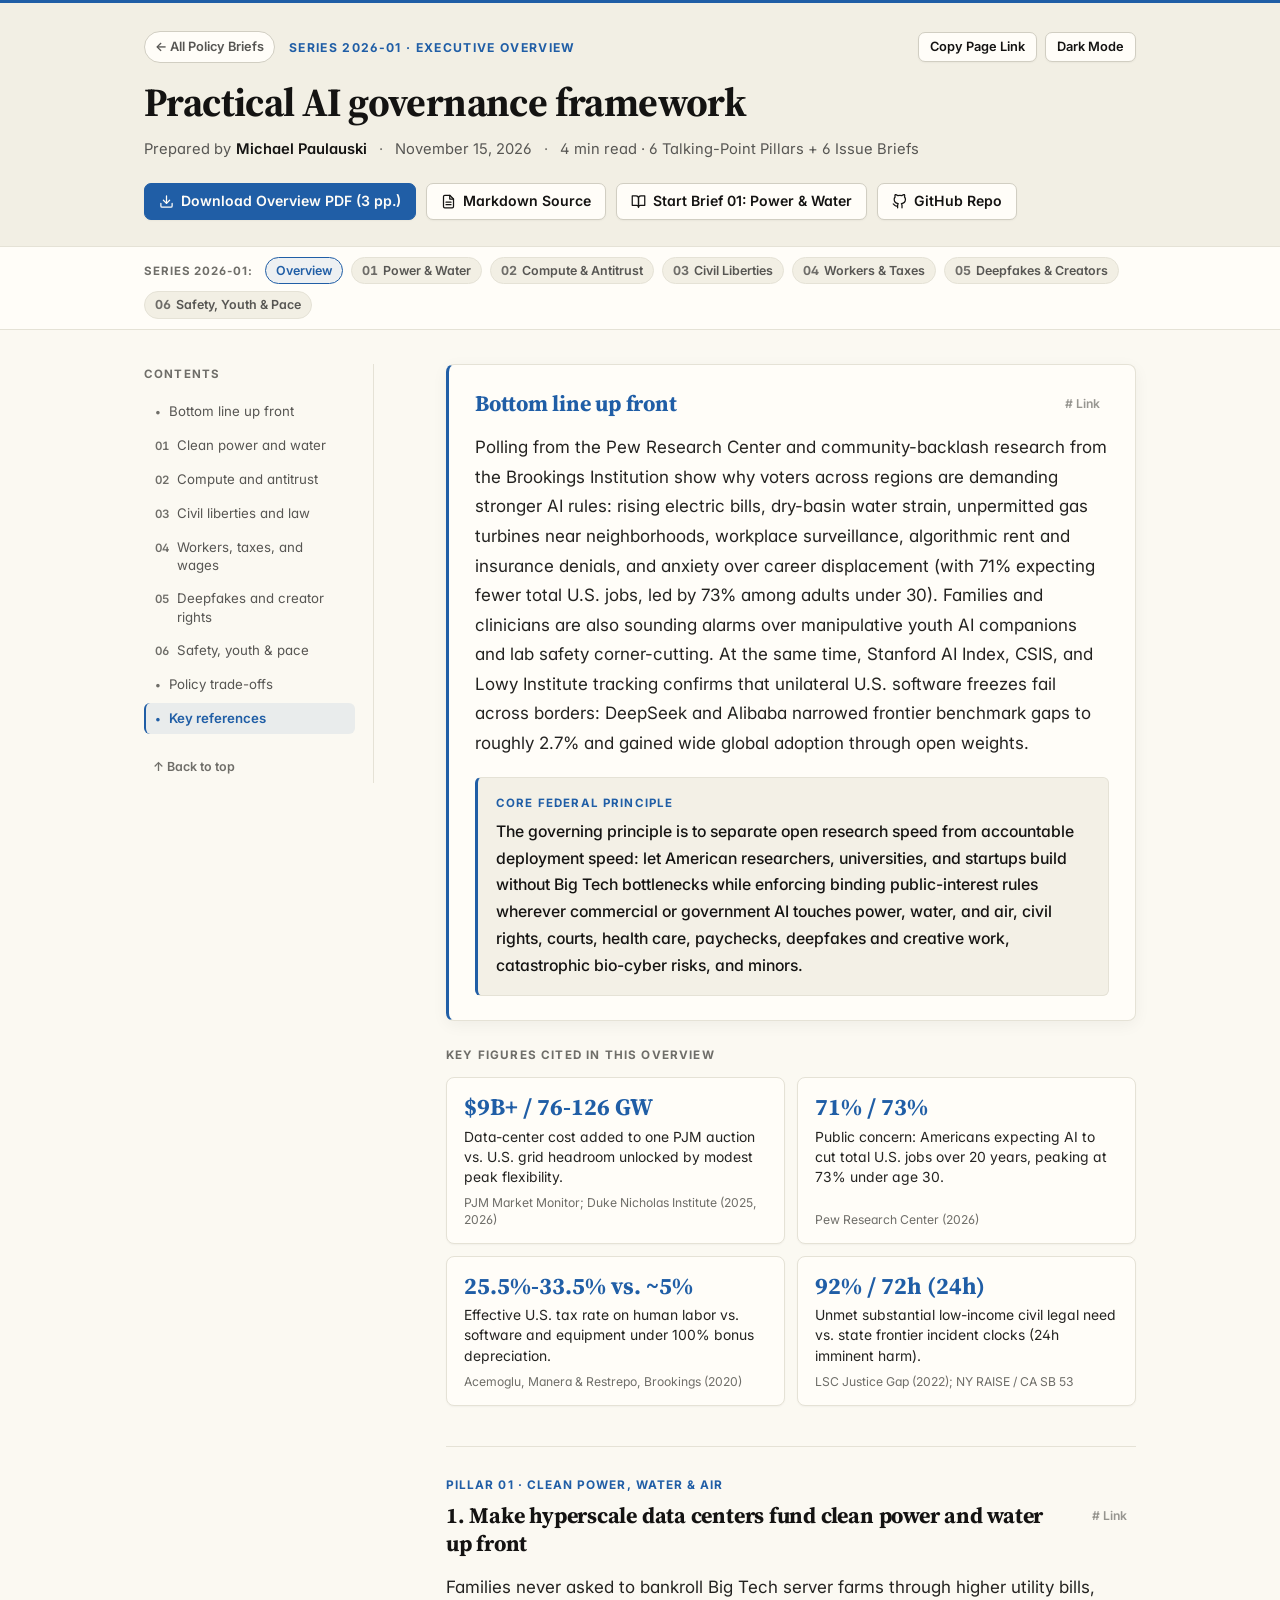
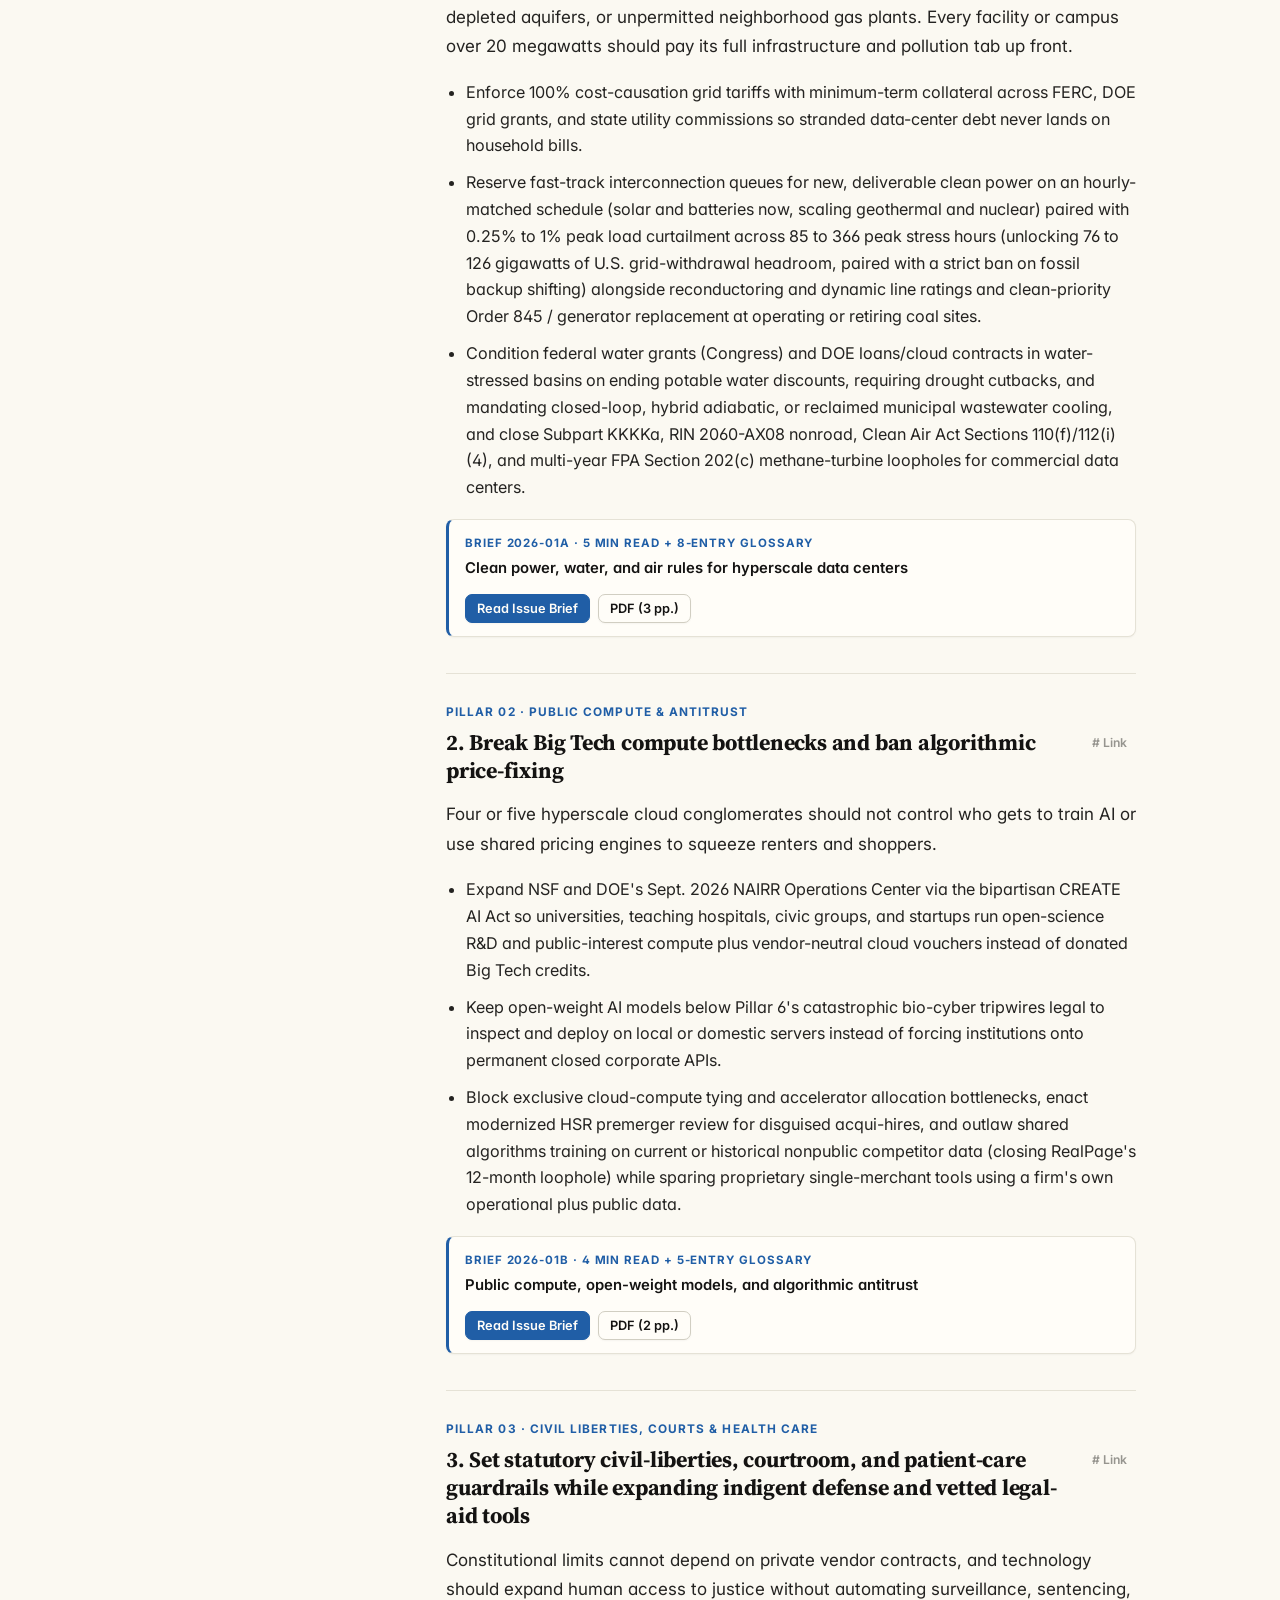
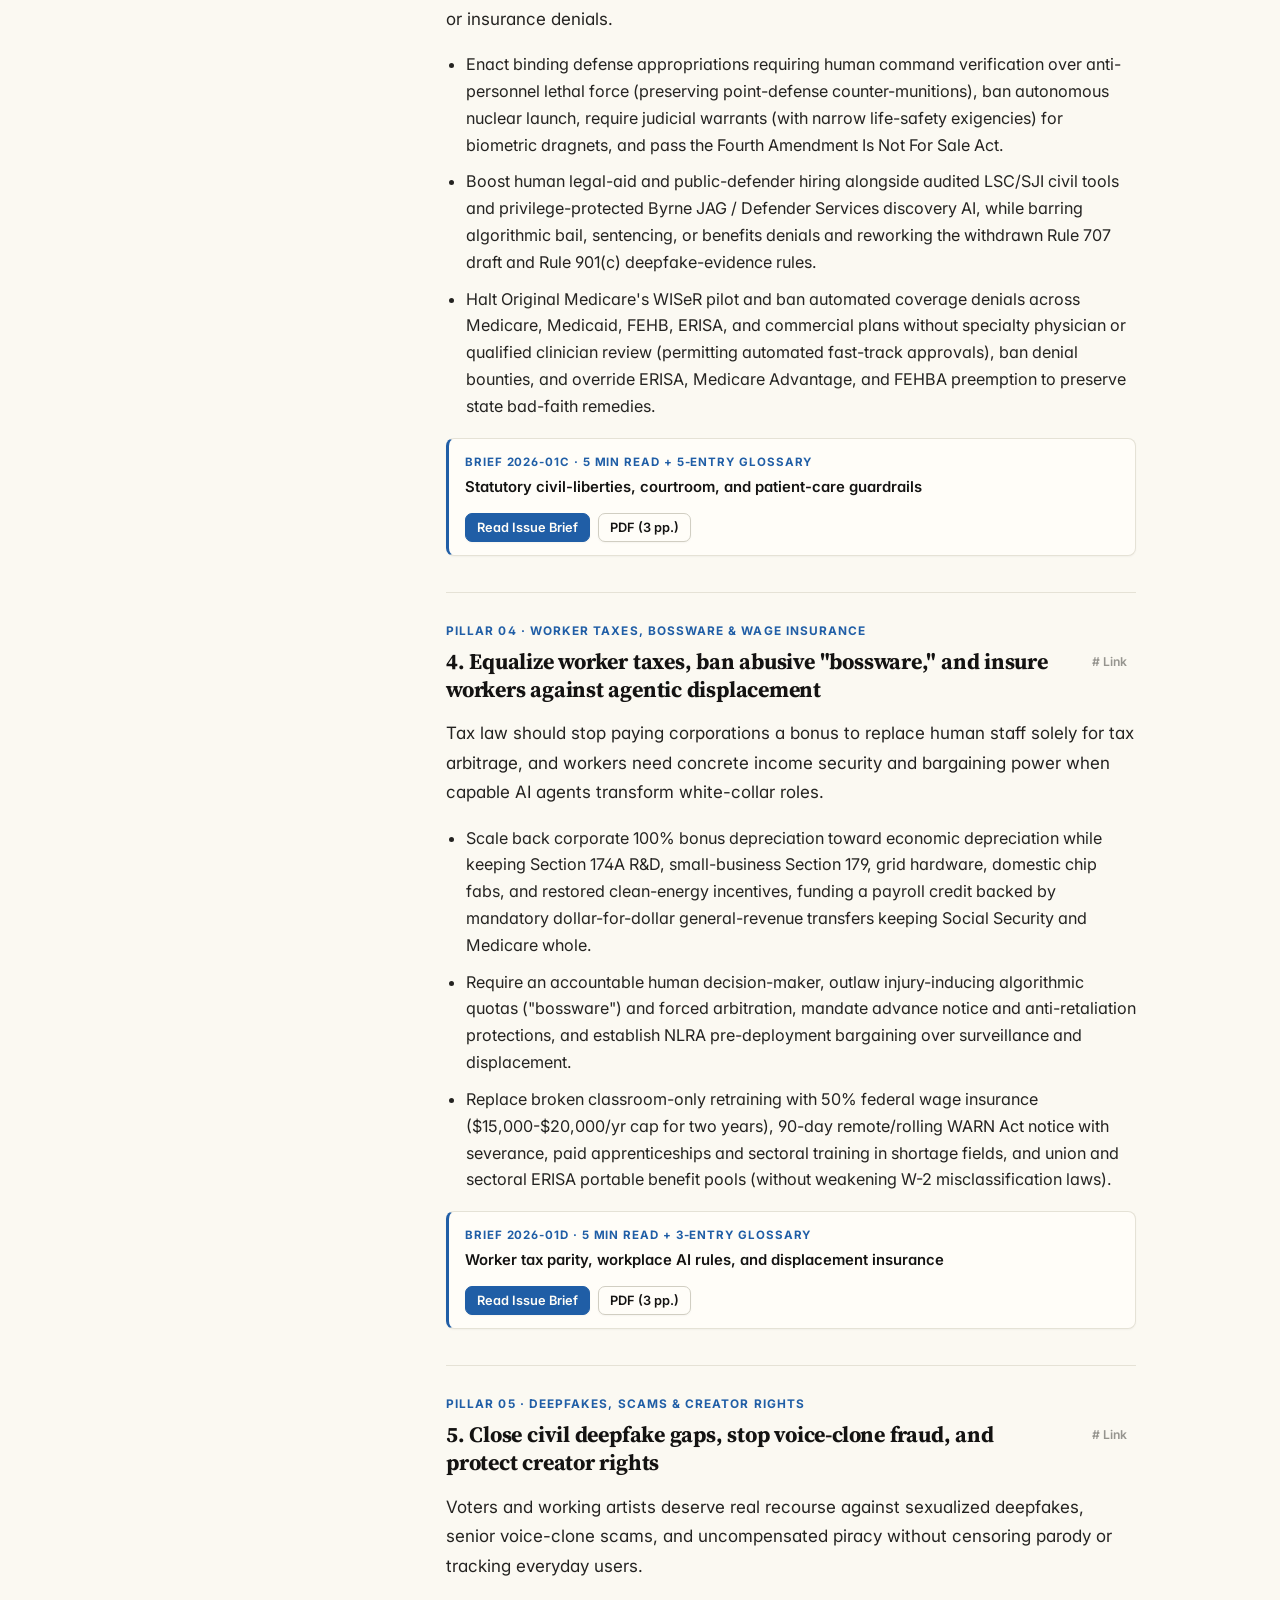
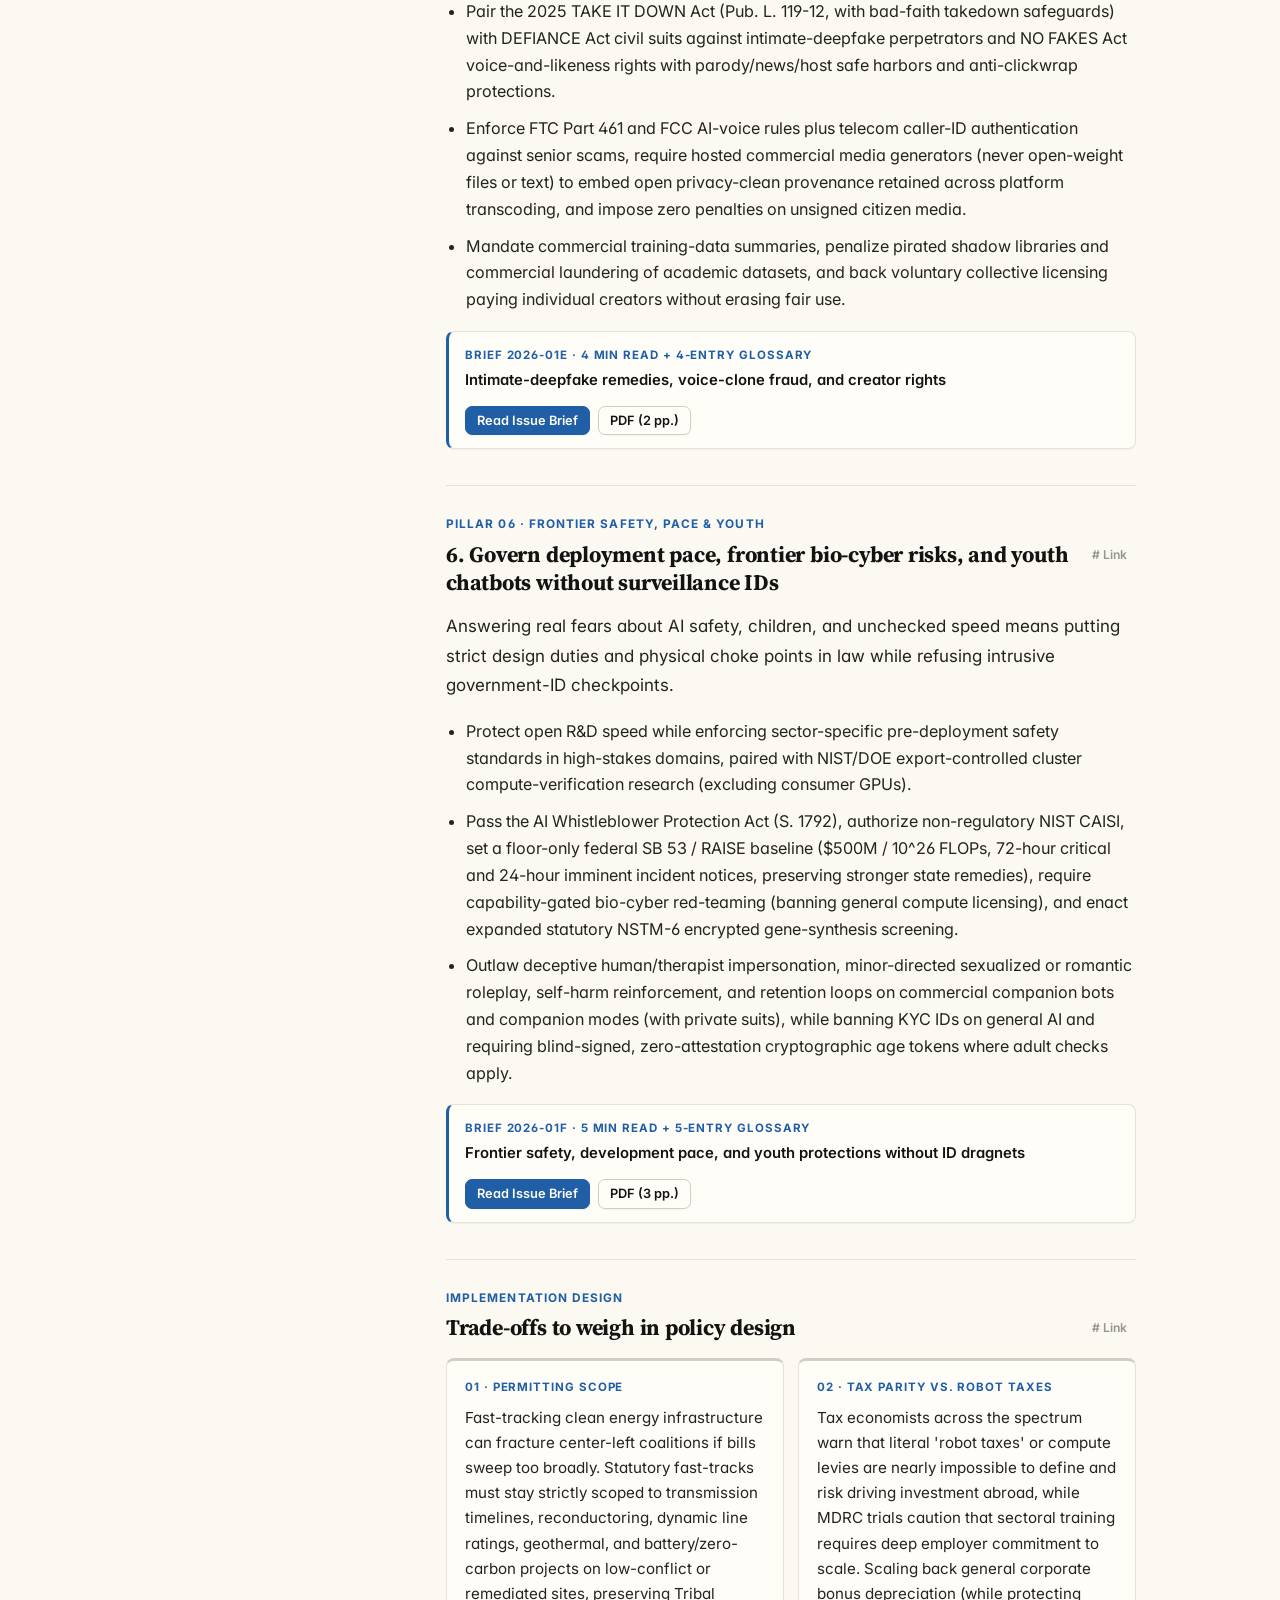
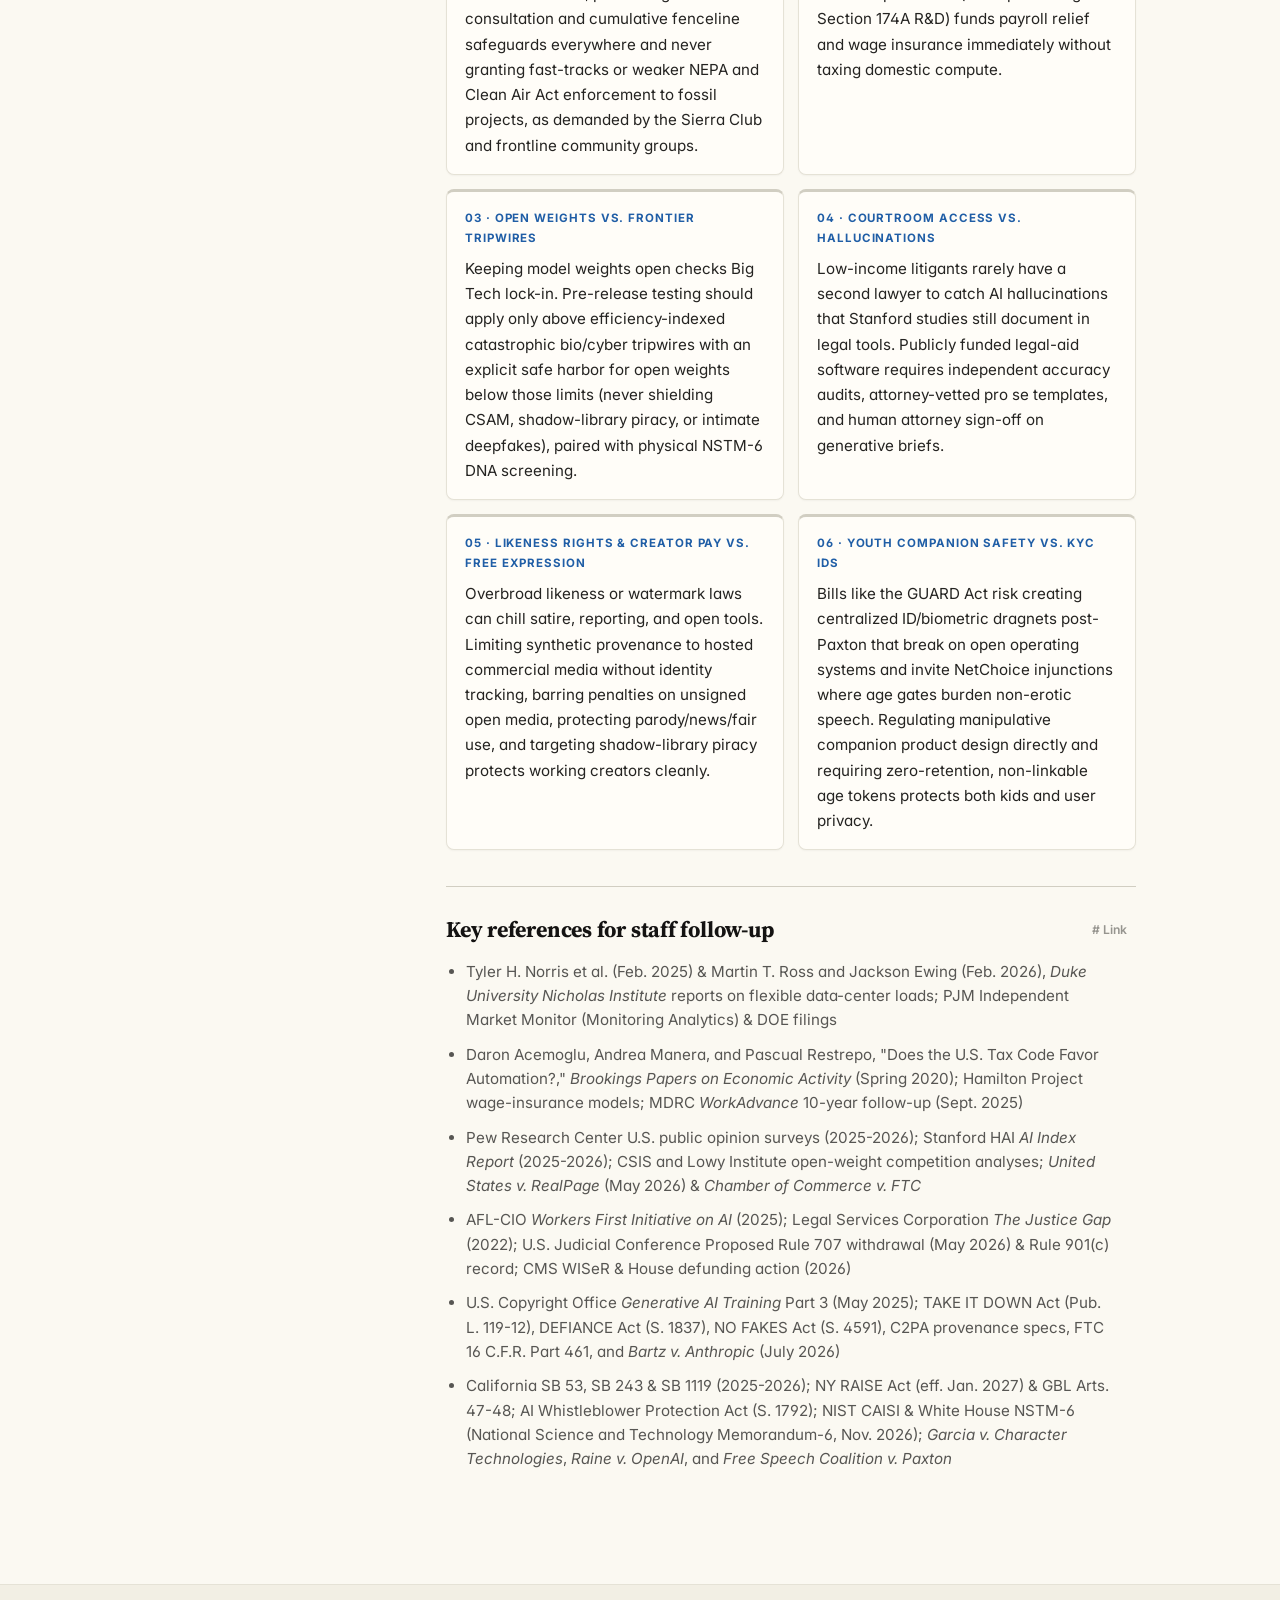
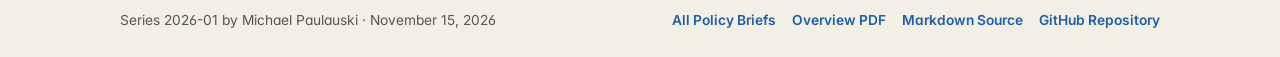
==== commit 11a62f95: "Tighten top-line framing across Hub BLUF, meta, README, and OG card" ====
--- a/ai-governance/index.html
+++ b/ai-governance/index.html
@@ -4,12 +4,12 @@
   <meta charset="UTF-8" />
   <meta name="viewport" content="width=device-width, initial-scale=1.0" />
   <title>Practical AI governance framework | Executive Overview by Michael Paulauski</title>
-  <meta name="description" content="Six-pillar federal AI governance overview and candidate talking points covering clean data-center power and water, public compute and antitrust, civil liberties and indigent defense, worker tax parity and wage insurance, deepfakes and creator rights, and frontier bio-cyber safety and youth protections without ID dragnets." />
+  <meta name="description" content="Six-pillar federal AI governance overview and candidate talking points covering clean data-center power, water, and air, public compute and antitrust, civil liberties, courts, and health care, worker tax parity and wage insurance, deepfakes and creator rights, and frontier bio-cyber safety and youth protections without ID dragnets." />
   <link rel="canonical" href="https://mike10010100.github.io/policy-briefs/ai-governance/" />
 
   <meta property="og:type" content="article" />
   <meta property="og:title" content="Practical AI governance framework | Executive overview and talking points" />
-  <meta property="og:description" content="Six-pillar federal agenda separating open research speed from accountable commercial deployment, linking each talking-point pillar to a standalone statutory issue brief." />
+  <meta property="og:description" content="Six-pillar federal agenda separating open research speed from accountable commercial and government deployment, linking each talking-point pillar to a standalone statutory issue brief." />
   <meta property="og:url" content="https://mike10010100.github.io/policy-briefs/ai-governance/" />
   <meta property="og:image" content="https://mike10010100.github.io/policy-briefs/assets/og-ai-governance.png" />
   <meta property="og:image:width" content="1200" />
@@ -17,7 +17,7 @@
 
   <meta name="twitter:card" content="summary_large_image" />
   <meta name="twitter:title" content="Practical AI governance framework | Executive overview and talking points" />
-  <meta name="twitter:description" content="Six-pillar federal agenda separating open research speed from accountable commercial deployment, linking each talking-point pillar to a standalone statutory issue brief." />
+  <meta name="twitter:description" content="Six-pillar federal agenda separating open research speed from accountable commercial and government deployment, linking each talking-point pillar to a standalone statutory issue brief." />
   <meta name="twitter:image" content="https://mike10010100.github.io/policy-briefs/assets/og-ai-governance.png" />
 
   <script>
@@ -151,7 +151,7 @@
         <p data-verbatim>Polling from the Pew Research Center and community-backlash research from the Brookings Institution show why voters across regions are demanding stronger AI rules: rising electric bills, dry-basin water strain, unpermitted gas turbines near neighborhoods, workplace surveillance, algorithmic rent and insurance denials, and anxiety over career displacement (with 71% expecting fewer total U.S. jobs, led by 73% among adults under 30). Families and clinicians are also sounding alarms over manipulative youth AI companions and lab safety corner-cutting. At the same time, Stanford AI Index, CSIS, and Lowy Institute tracking confirms that unilateral U.S. software freezes fail across borders: DeepSeek and Alibaba narrowed frontier benchmark gaps to roughly 2.7% and gained wide global adoption through open weights.</p>
         <div class="bluf-goal">
           <div class="goal-kicker">Core Federal Principle</div>
-          <p data-verbatim>The governing principle is to separate open research speed from accountable deployment speed: let American researchers, universities, and startups build without Big Tech bottlenecks while enforcing binding public-interest rules wherever commercial AI touches the power grid, civil rights, courts, health care, paychecks, creative work, catastrophic bio-cyber risks, and minors.</p>
+          <p data-verbatim>The governing principle is to separate open research speed from accountable deployment speed: let American researchers, universities, and startups build without Big Tech bottlenecks while enforcing binding public-interest rules wherever commercial or government AI touches power, water, and air, civil rights, courts, health care, paychecks, deepfakes and creative work, catastrophic bio-cyber risks, and minors.</p>
         </div>
       </section>
 
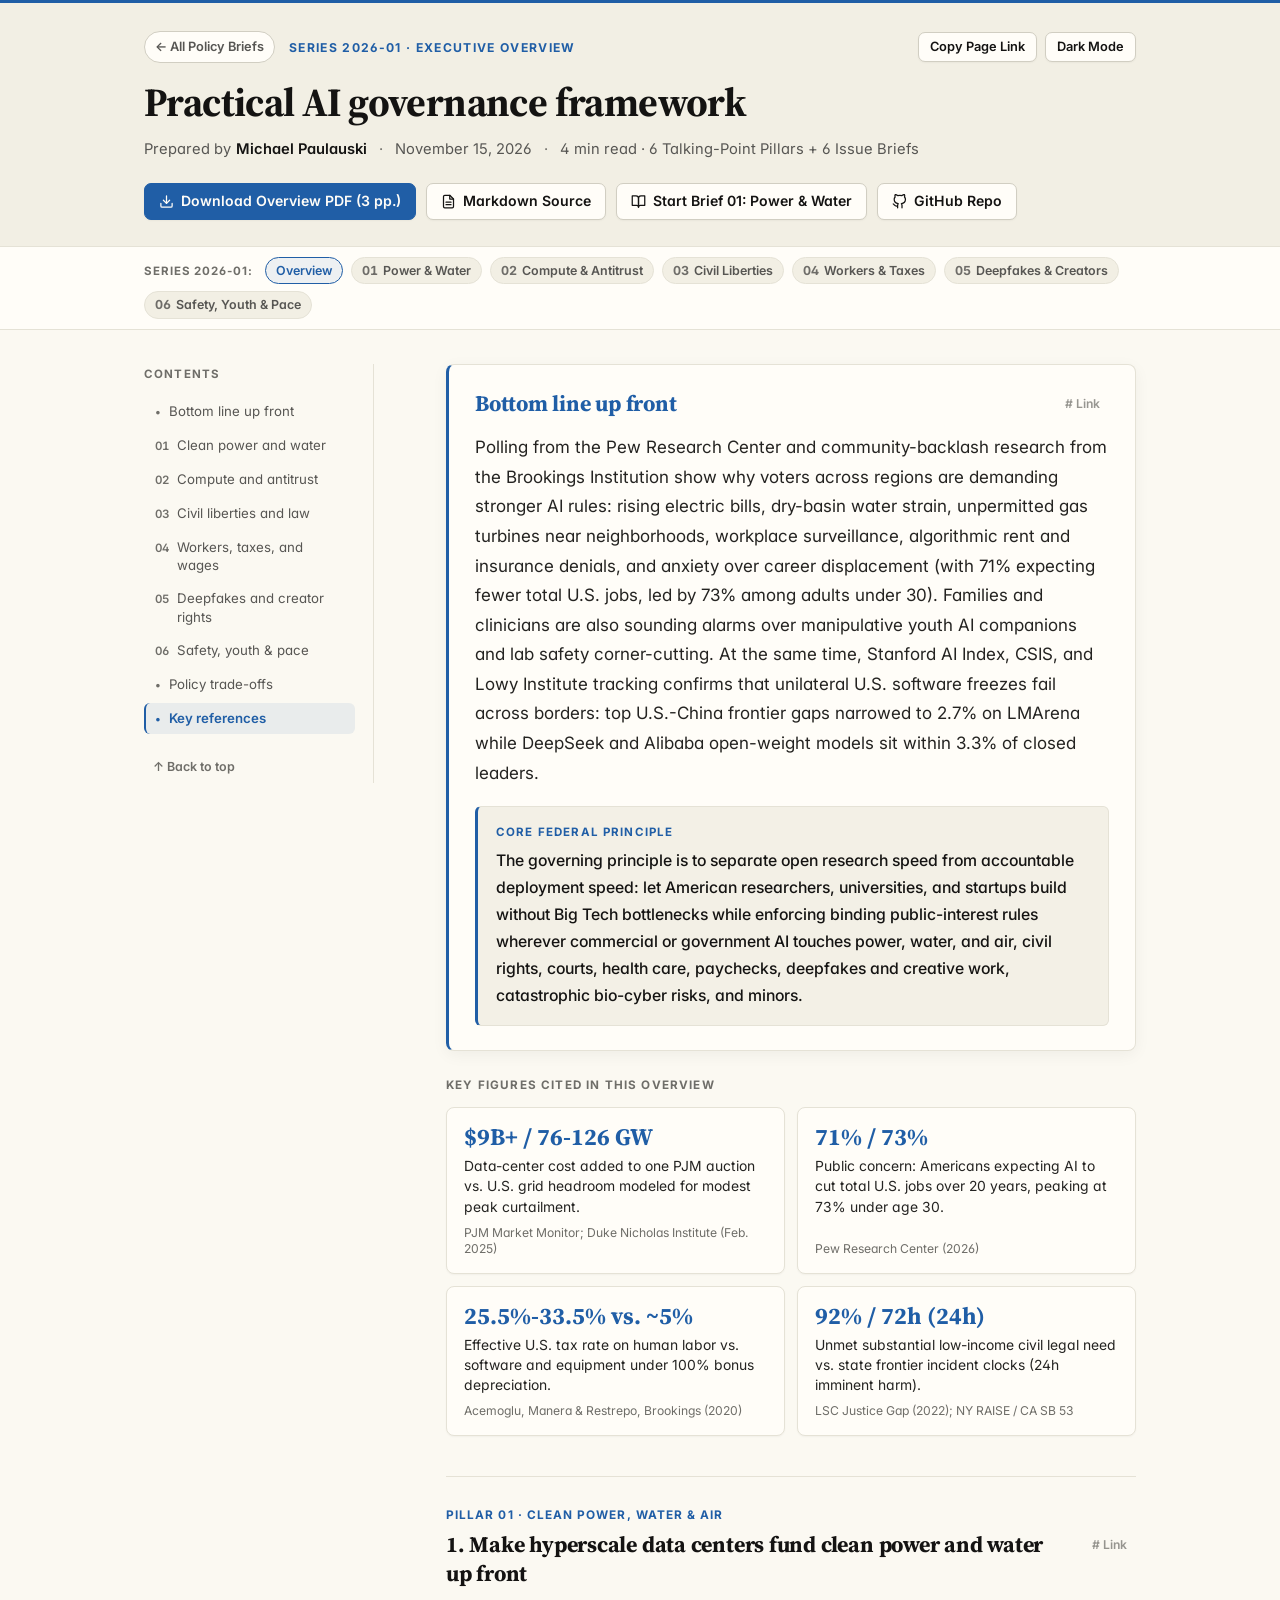
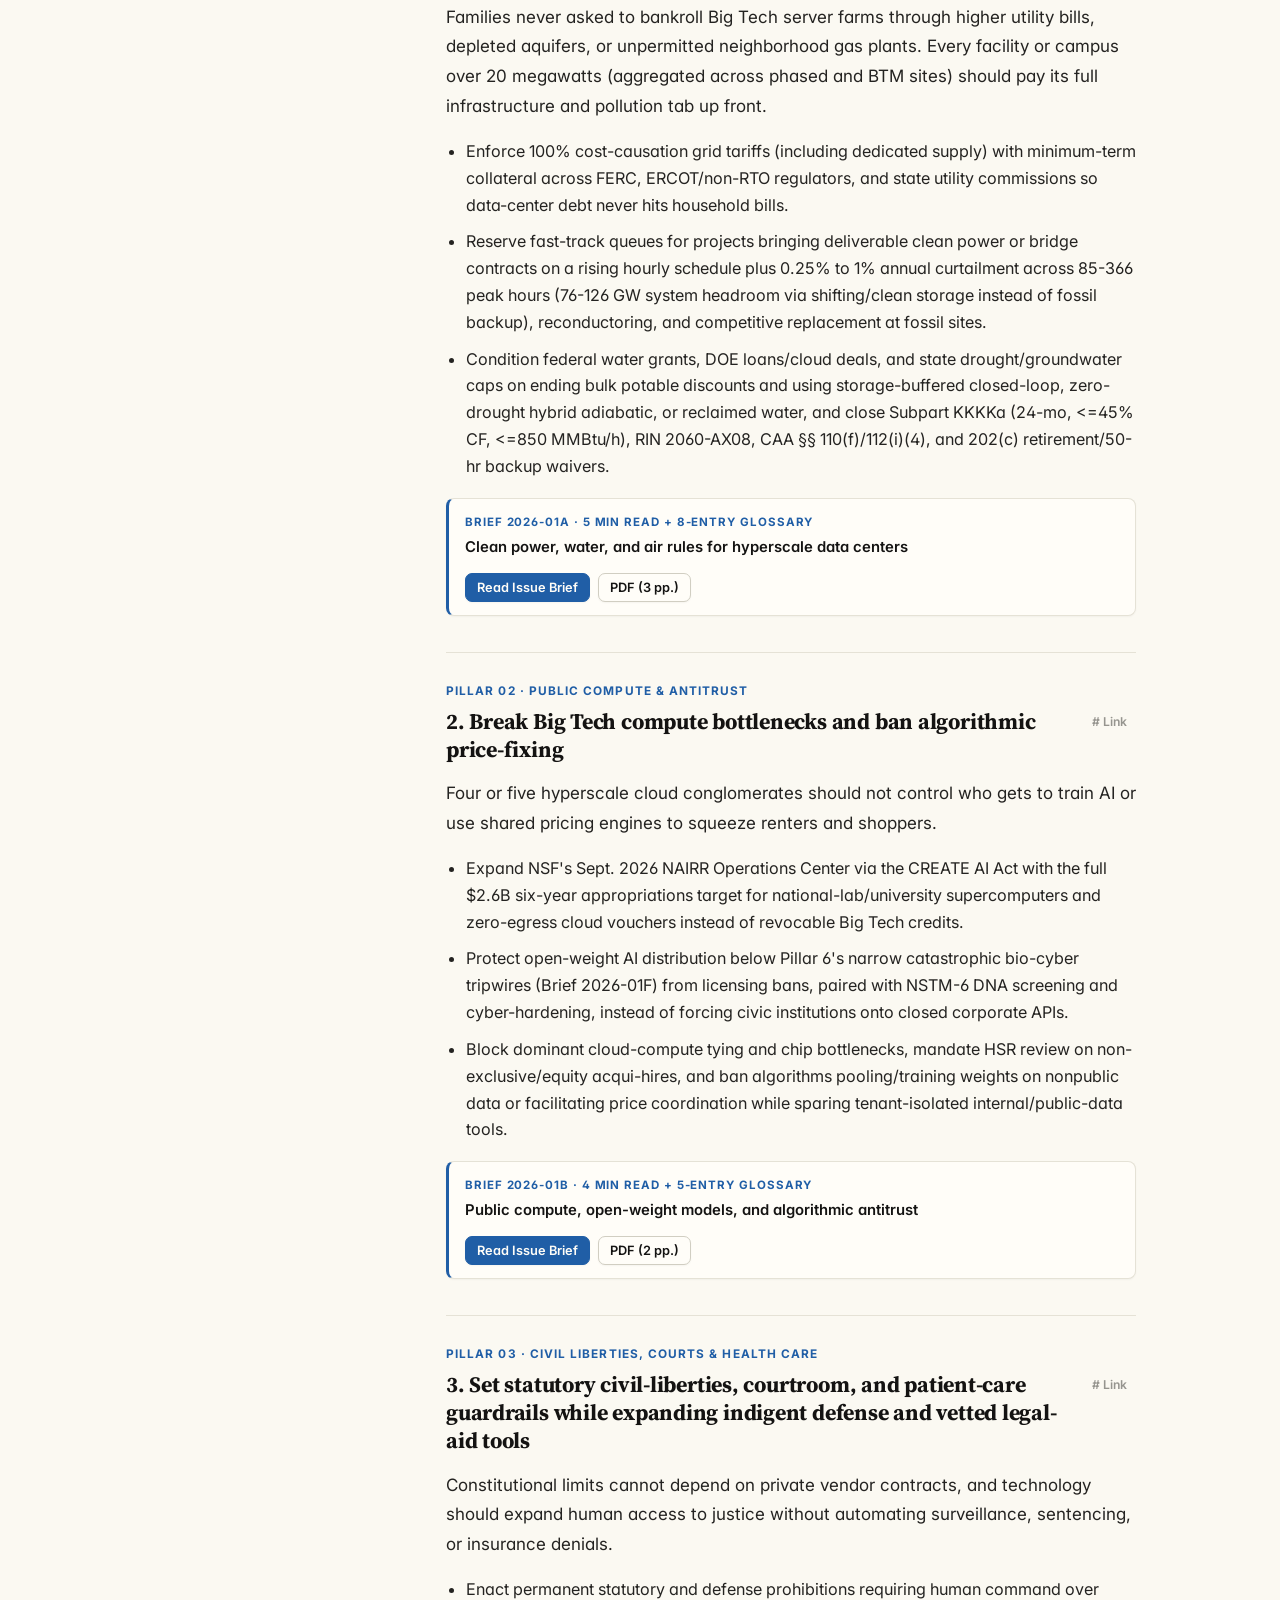
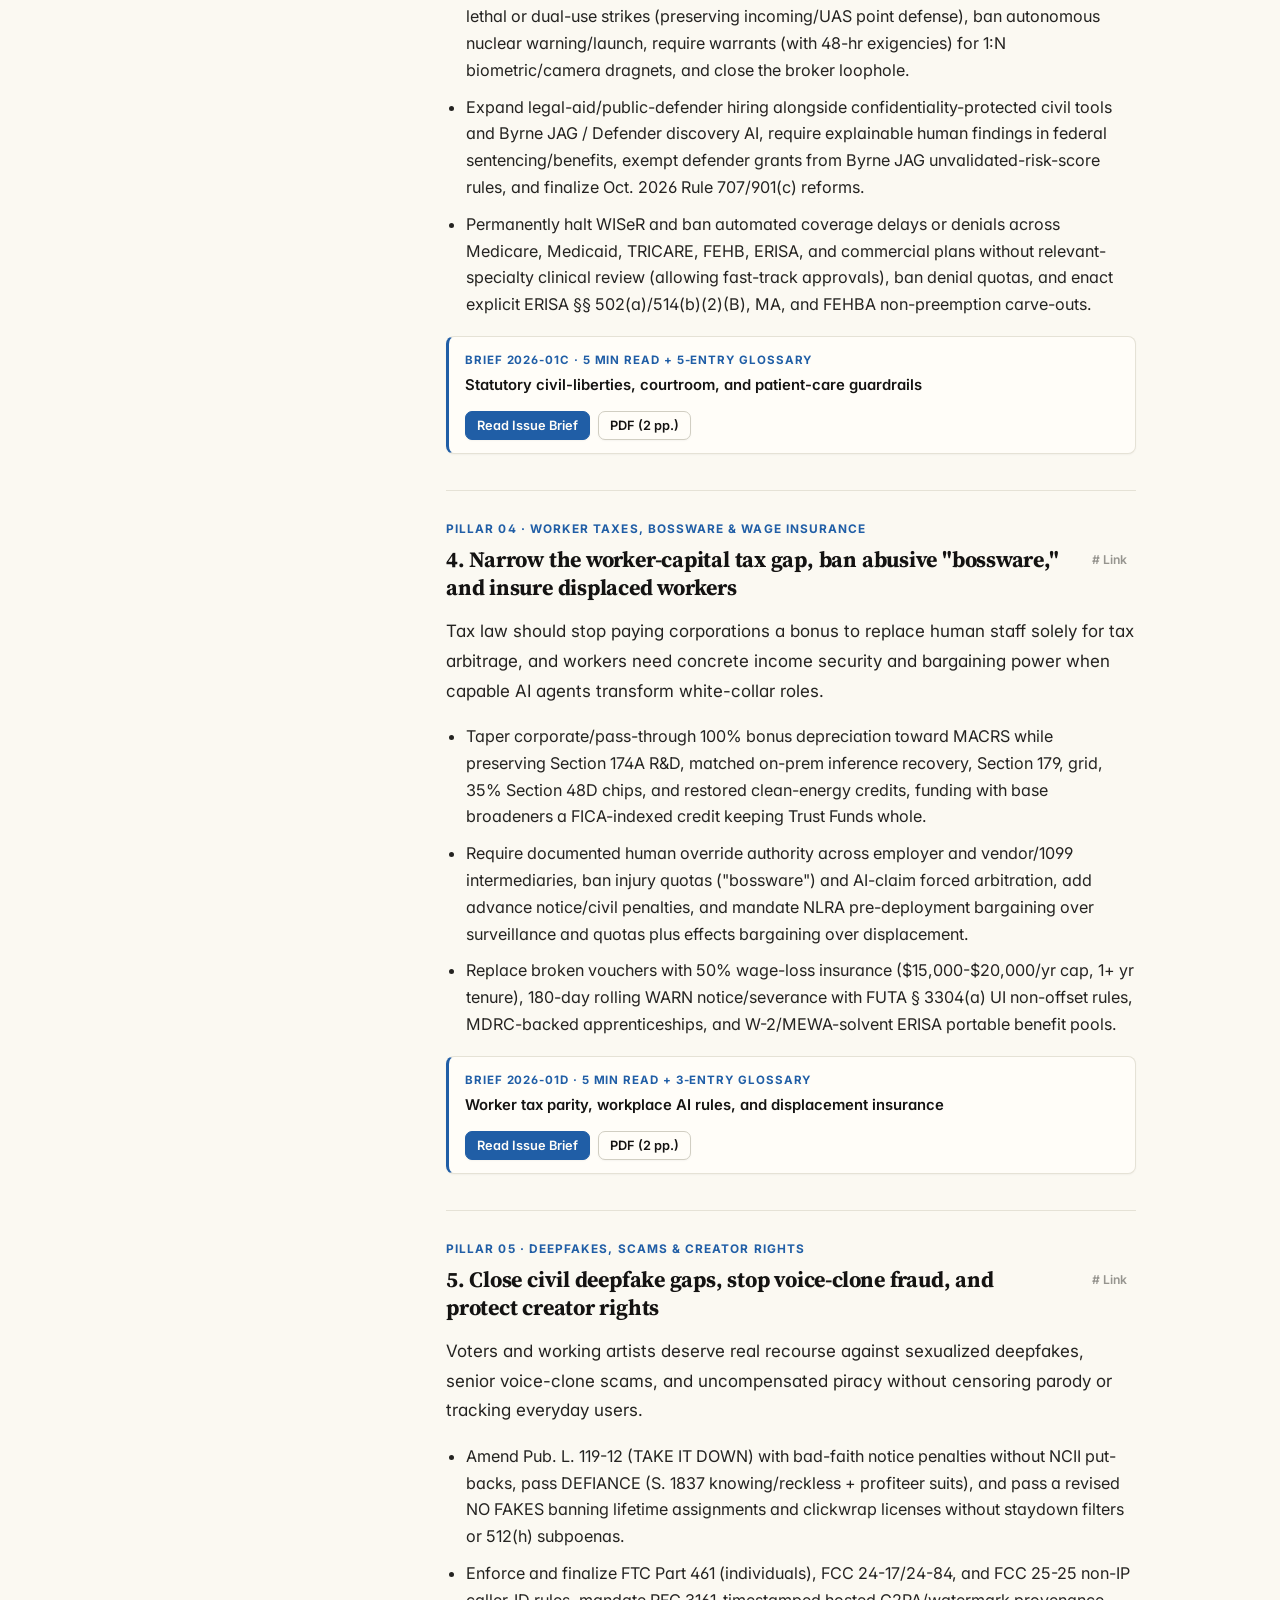
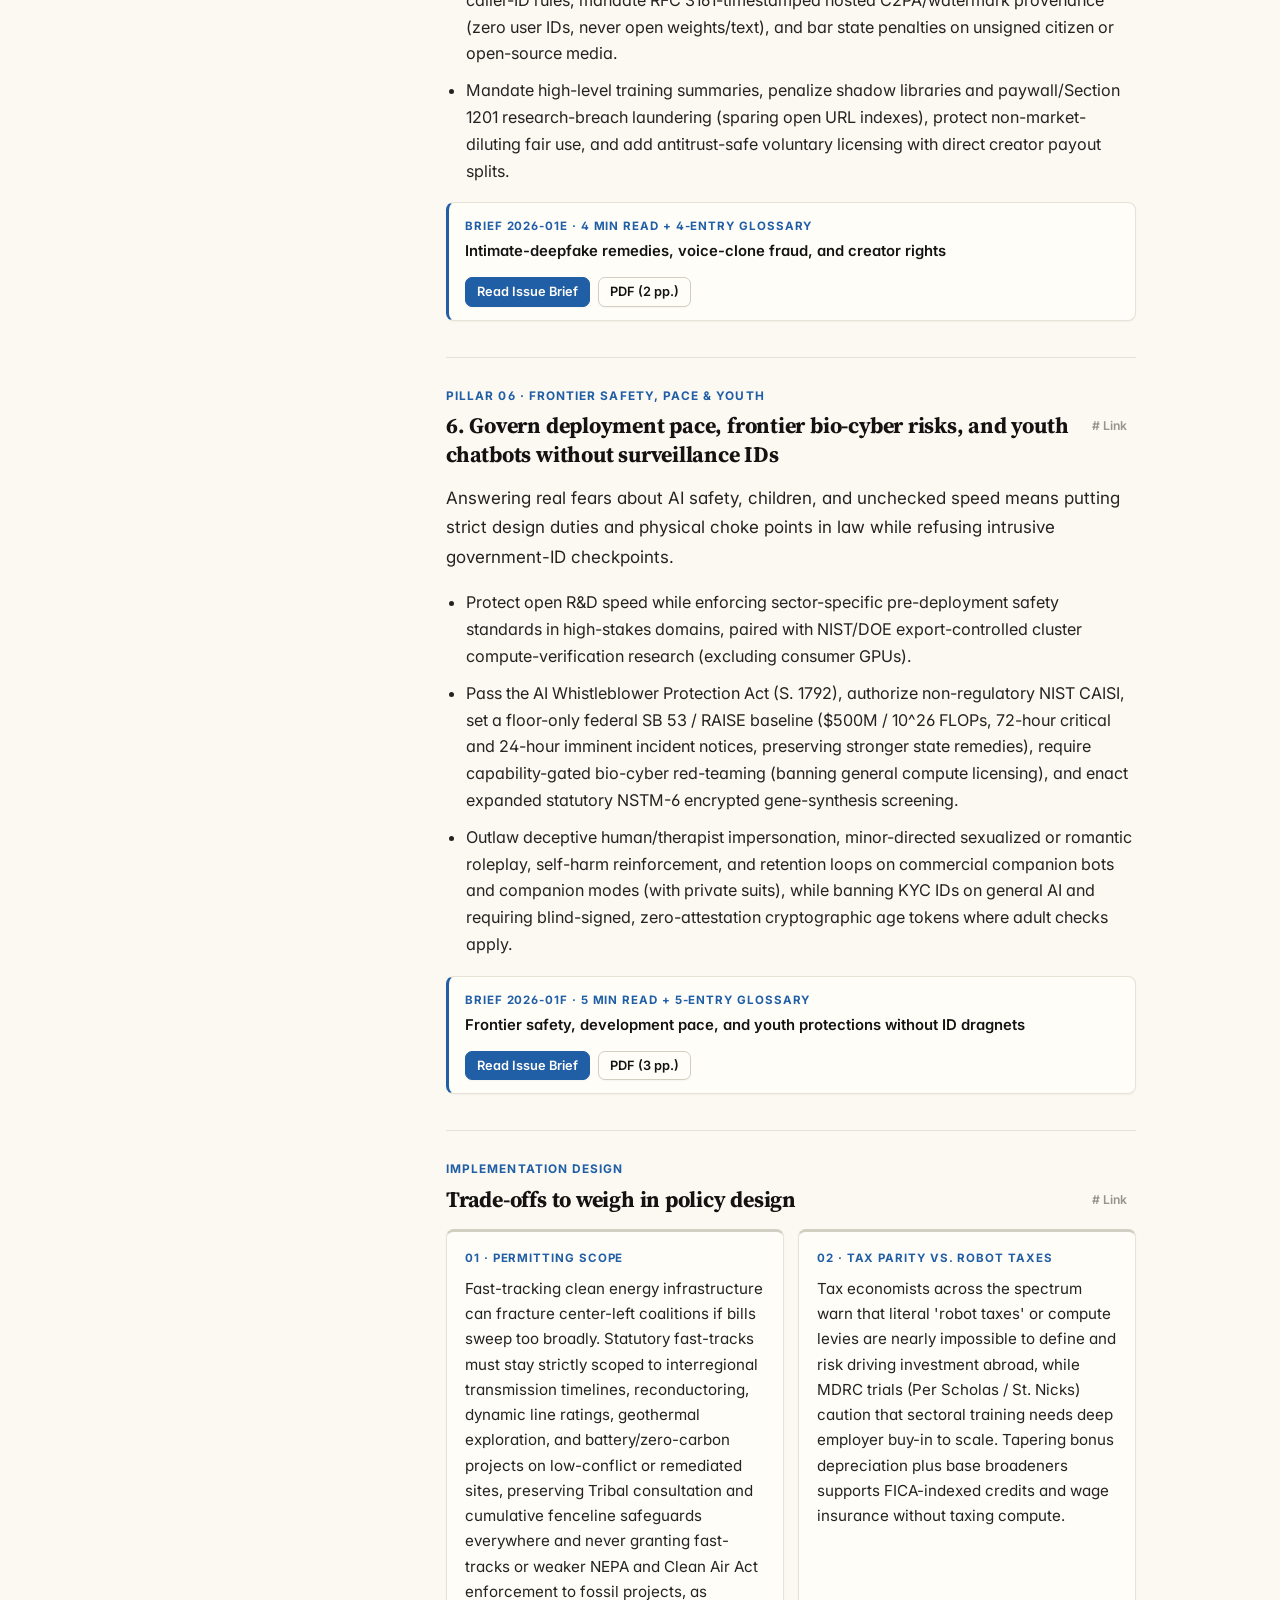
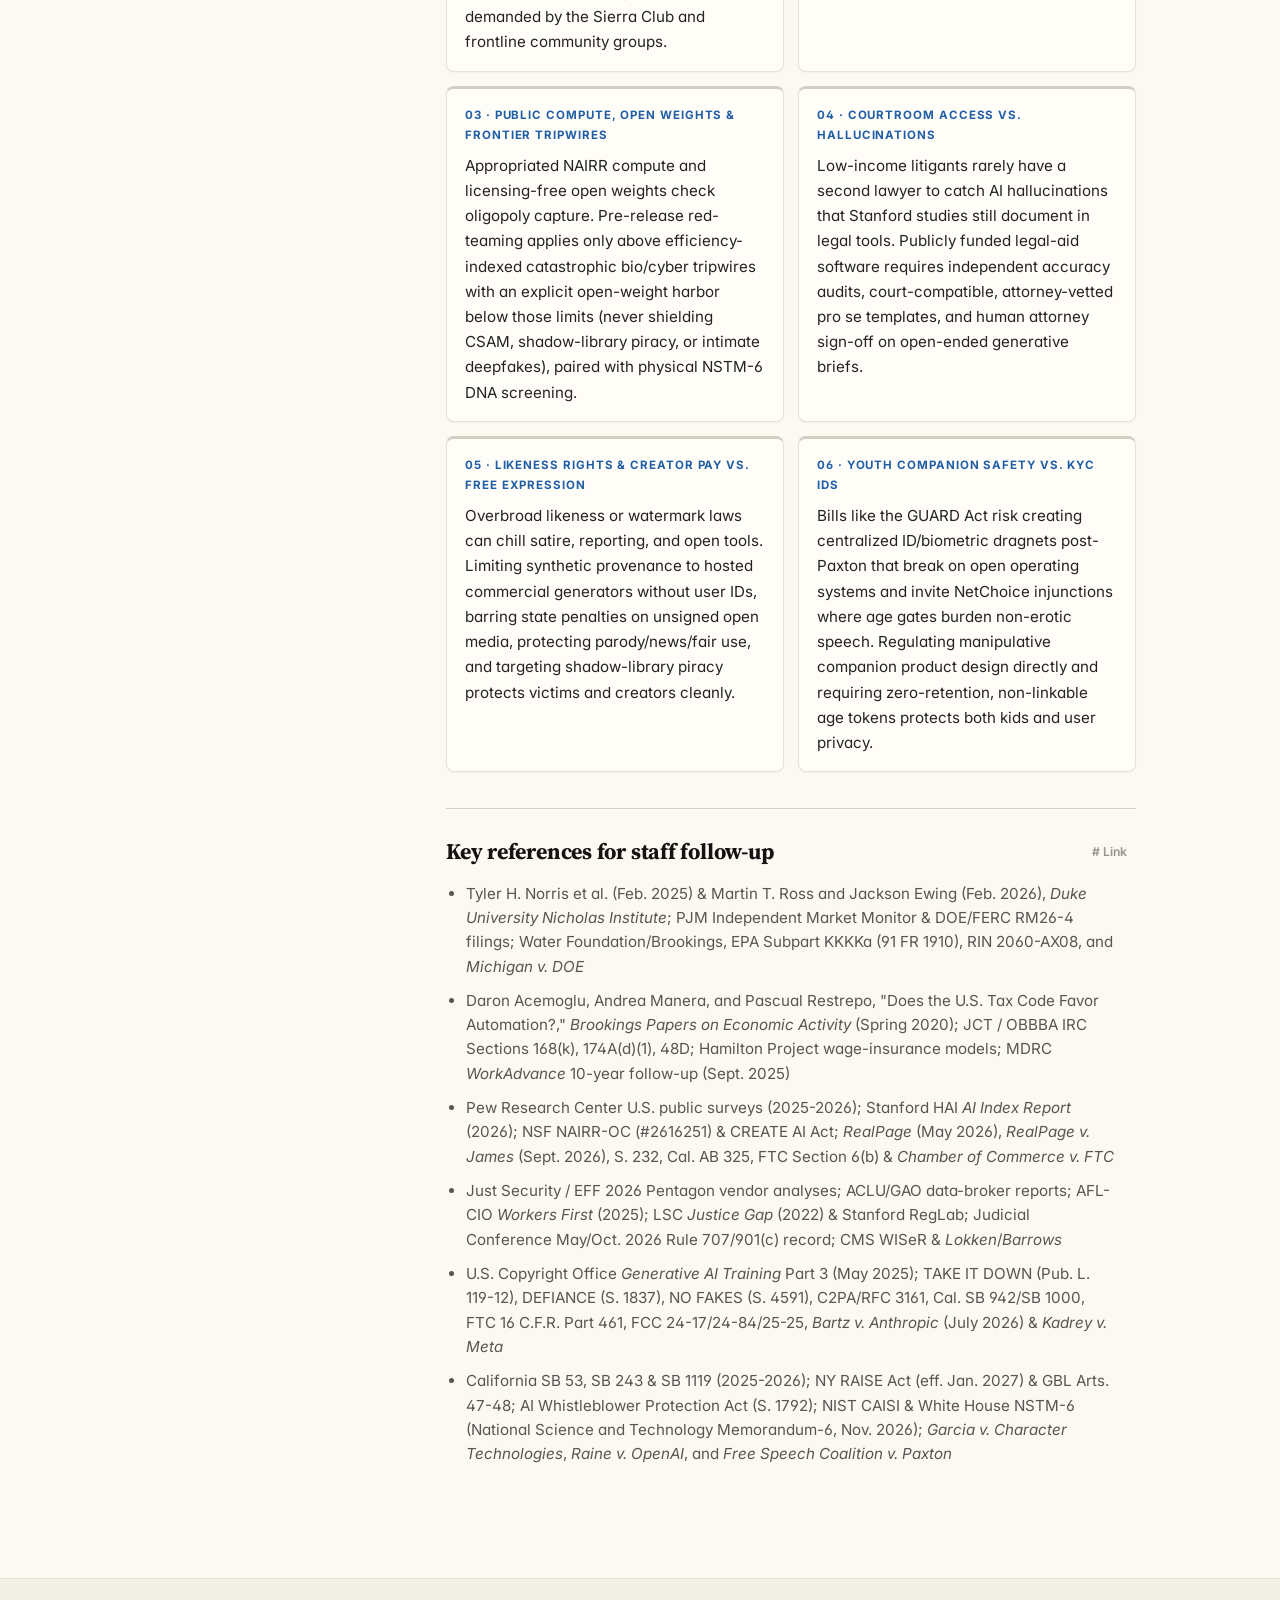
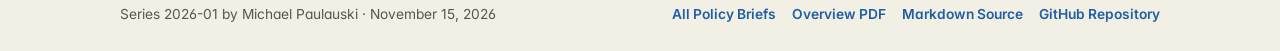
==== commit 7a8a39cd: "Harden Spokes 01-05, Hub, and OG cards from hierarchical 1x2 cross-examination" ====
--- a/ai-governance/index.html
+++ b/ai-governance/index.html
@@ -148,7 +148,7 @@
           <h2>Bottom line up front</h2>
           <button class="copy-anchor-btn" type="button" data-anchor="#bluf" aria-label="Copy link to Bottom line up front"># Link</button>
         </div>
-        <p data-verbatim>Polling from the Pew Research Center and community-backlash research from the Brookings Institution show why voters across regions are demanding stronger AI rules: rising electric bills, dry-basin water strain, unpermitted gas turbines near neighborhoods, workplace surveillance, algorithmic rent and insurance denials, and anxiety over career displacement (with 71% expecting fewer total U.S. jobs, led by 73% among adults under 30). Families and clinicians are also sounding alarms over manipulative youth AI companions and lab safety corner-cutting. At the same time, Stanford AI Index, CSIS, and Lowy Institute tracking confirms that unilateral U.S. software freezes fail across borders: DeepSeek and Alibaba narrowed frontier benchmark gaps to roughly 2.7% and gained wide global adoption through open weights.</p>
+        <p data-verbatim>Polling from the Pew Research Center and community-backlash research from the Brookings Institution show why voters across regions are demanding stronger AI rules: rising electric bills, dry-basin water strain, unpermitted gas turbines near neighborhoods, workplace surveillance, algorithmic rent and insurance denials, and anxiety over career displacement (with 71% expecting fewer total U.S. jobs, led by 73% among adults under 30). Families and clinicians are also sounding alarms over manipulative youth AI companions and lab safety corner-cutting. At the same time, Stanford AI Index, CSIS, and Lowy Institute tracking confirms that unilateral U.S. software freezes fail across borders: top U.S.-China frontier gaps narrowed to 2.7% on LMArena while DeepSeek and Alibaba open-weight models sit within 3.3% of closed leaders.</p>
         <div class="bluf-goal">
           <div class="goal-kicker">Core Federal Principle</div>
           <p data-verbatim>The governing principle is to separate open research speed from accountable deployment speed: let American researchers, universities, and startups build without Big Tech bottlenecks while enforcing binding public-interest rules wherever commercial or government AI touches power, water, and air, civil rights, courts, health care, paychecks, deepfakes and creative work, catastrophic bio-cyber risks, and minors.</p>
@@ -160,8 +160,8 @@
         <div class="metrics-grid">
           <div class="stat-card">
             <div class="stat-figure">$9B+ / 76-126 GW</div>
-            <div class="stat-label">Data-center cost added to one PJM auction vs. U.S. grid headroom unlocked by modest peak flexibility.</div>
-            <div class="stat-cite">PJM Market Monitor; Duke Nicholas Institute (2025, 2026)</div>
+            <div class="stat-label">Data-center cost added to one PJM auction vs. U.S. grid headroom modeled for modest peak curtailment.</div>
+            <div class="stat-cite">PJM Market Monitor; Duke Nicholas Institute (Feb. 2025)</div>
           </div>
           <div class="stat-card">
             <div class="stat-figure">71% / 73%</div>
@@ -187,11 +187,11 @@
           <h2>1. Make hyperscale data centers fund clean power and water up front</h2>
           <button class="copy-anchor-btn" type="button" data-anchor="#data-centers" aria-label="Copy link to Pillar 01"># Link</button>
         </div>
-        <p data-verbatim>Families never asked to bankroll Big Tech server farms through higher utility bills, depleted aquifers, or unpermitted neighborhood gas plants. Every facility or campus over 20 megawatts should pay its full infrastructure and pollution tab up front.</p>
+        <p data-verbatim>Families never asked to bankroll Big Tech server farms through higher utility bills, depleted aquifers, or unpermitted neighborhood gas plants. Every facility or campus over 20 megawatts (aggregated across phased and BTM sites) should pay its full infrastructure and pollution tab up front.</p>
         <ul class="pillar-bullets" data-verbatim>
-          <li>Enforce 100% cost-causation grid tariffs with minimum-term collateral across FERC, DOE grid grants, and state utility commissions so stranded data-center debt never lands on household bills.</li>
-          <li>Reserve fast-track interconnection queues for new, deliverable clean power on an hourly-matched schedule (solar and batteries now, scaling geothermal and nuclear) paired with 0.25% to 1% peak load curtailment across 85 to 366 peak stress hours (unlocking 76 to 126 gigawatts of U.S. grid-withdrawal headroom, paired with a strict ban on fossil backup shifting) alongside reconductoring and dynamic line ratings and clean-priority Order 845 / generator replacement at operating or retiring coal sites.</li>
-          <li>Condition federal water grants (Congress) and DOE loans/cloud contracts in water-stressed basins on ending potable water discounts, requiring drought cutbacks, and mandating closed-loop, hybrid adiabatic, or reclaimed municipal wastewater cooling, and close Subpart KKKKa, RIN 2060-AX08 nonroad, Clean Air Act Sections 110(f)/112(i)(4), and multi-year FPA Section 202(c) methane-turbine loopholes for commercial data centers.</li>
+          <li>Enforce 100% cost-causation grid tariffs (including dedicated supply) with minimum-term collateral across FERC, ERCOT/non-RTO regulators, and state utility commissions so data-center debt never hits household bills.</li>
+          <li>Reserve fast-track queues for projects bringing deliverable clean power or bridge contracts on a rising hourly schedule plus 0.25% to 1% annual curtailment across 85-366 peak hours (76-126 GW system headroom via shifting/clean storage instead of fossil backup), reconductoring, and competitive replacement at fossil sites.</li>
+          <li>Condition federal water grants, DOE loans/cloud deals, and state drought/groundwater caps on ending bulk potable discounts and using storage-buffered closed-loop, zero-drought hybrid adiabatic, or reclaimed water, and close Subpart KKKKa (24-mo, &lt;=45% CF, &lt;=850 MMBtu/h), RIN 2060-AX08, CAA §§ 110(f)/112(i)(4), and 202(c) retirement/50-hr backup waivers.</li>
         </ul>
         <div class="spoke-callout">
           <div class="spoke-callout-meta">
@@ -212,9 +212,9 @@
         </div>
         <p data-verbatim>Four or five hyperscale cloud conglomerates should not control who gets to train AI or use shared pricing engines to squeeze renters and shoppers.</p>
         <ul class="pillar-bullets" data-verbatim>
-          <li>Expand NSF and DOE's Sept. 2026 NAIRR Operations Center via the bipartisan CREATE AI Act so universities, teaching hospitals, civic groups, and startups run open-science R&amp;D and public-interest compute plus vendor-neutral cloud vouchers instead of donated Big Tech credits.</li>
-          <li>Keep open-weight AI models below Pillar 6's catastrophic bio-cyber tripwires legal to inspect and deploy on local or domestic servers instead of forcing institutions onto permanent closed corporate APIs.</li>
-          <li>Block exclusive cloud-compute tying and accelerator allocation bottlenecks, enact modernized HSR premerger review for disguised acqui-hires, and outlaw shared algorithms training on current or historical nonpublic competitor data (closing RealPage's 12-month loophole) while sparing proprietary single-merchant tools using a firm's own operational plus public data.</li>
+          <li>Expand NSF's Sept. 2026 NAIRR Operations Center via the CREATE AI Act with the full $2.6B six-year appropriations target for national-lab/university supercomputers and zero-egress cloud vouchers instead of revocable Big Tech credits.</li>
+          <li>Protect open-weight AI distribution below Pillar 6's narrow catastrophic bio-cyber tripwires (Brief 2026-01F) from licensing bans, paired with NSTM-6 DNA screening and cyber-hardening, instead of forcing civic institutions onto closed corporate APIs.</li>
+          <li>Block dominant cloud-compute tying and chip bottlenecks, mandate HSR review on non-exclusive/equity acqui-hires, and ban algorithms pooling/training weights on nonpublic data or facilitating price coordination while sparing tenant-isolated internal/public-data tools.</li>
         </ul>
         <div class="spoke-callout">
           <div class="spoke-callout-meta">
@@ -235,9 +235,9 @@
         </div>
         <p data-verbatim>Constitutional limits cannot depend on private vendor contracts, and technology should expand human access to justice without automating surveillance, sentencing, or insurance denials.</p>
         <ul class="pillar-bullets" data-verbatim>
-          <li>Enact binding defense appropriations requiring human command verification over anti-personnel lethal force (preserving point-defense counter-munitions), ban autonomous nuclear launch, require judicial warrants (with narrow life-safety exigencies) for biometric dragnets, and pass the Fourth Amendment Is Not For Sale Act.</li>
-          <li>Boost human legal-aid and public-defender hiring alongside audited LSC/SJI civil tools and privilege-protected Byrne JAG / Defender Services discovery AI, while barring algorithmic bail, sentencing, or benefits denials and reworking the withdrawn Rule 707 draft and Rule 901(c) deepfake-evidence rules.</li>
-          <li>Halt Original Medicare's WISeR pilot and ban automated coverage denials across Medicare, Medicaid, FEHB, ERISA, and commercial plans without specialty physician or qualified clinician review (permitting automated fast-track approvals), ban denial bounties, and override ERISA, Medicare Advantage, and FEHBA preemption to preserve state bad-faith remedies.</li>
+          <li>Enact permanent statutory and defense prohibitions requiring human command over lethal or dual-use strikes (preserving incoming/UAS point defense), ban autonomous nuclear warning/launch, require warrants (with 48-hr exigencies) for 1:N biometric/camera dragnets, and close the broker loophole.</li>
+          <li>Expand legal-aid/public-defender hiring alongside confidentiality-protected civil tools and Byrne JAG / Defender discovery AI, require explainable human findings in federal sentencing/benefits, exempt defender grants from Byrne JAG unvalidated-risk-score rules, and finalize Oct. 2026 Rule 707/901(c) reforms.</li>
+          <li>Permanently halt WISeR and ban automated coverage delays or denials across Medicare, Medicaid, TRICARE, FEHB, ERISA, and commercial plans without relevant-specialty clinical review (allowing fast-track approvals), ban denial quotas, and enact explicit ERISA §§ 502(a)/514(b)(2)(B), MA, and FEHBA non-preemption carve-outs.</li>
         </ul>
         <div class="spoke-callout">
           <div class="spoke-callout-meta">
@@ -246,21 +246,21 @@
           </div>
           <div class="spoke-callout-actions">
             <a class="btn btn-compact btn-primary" href="./civil-liberties/">Read Issue Brief</a>
-            <a class="btn btn-compact" href="./civil-liberties/civil-liberties-brief.pdf">PDF (3 pp.)</a>
+            <a class="btn btn-compact" href="./civil-liberties/civil-liberties-brief.pdf">PDF (2 pp.)</a>
           </div>
         </div>
       </section>
       <section id="workers-taxes" class="brief-section">
         <div class="section-kicker">Pillar 04 · Worker Taxes, Bossware &amp; Wage Insurance</div>
         <div class="section-head">
-          <h2>4. Equalize worker taxes, ban abusive "bossware," and insure workers against agentic displacement</h2>
+          <h2>4. Narrow the worker-capital tax gap, ban abusive "bossware," and insure displaced workers</h2>
           <button class="copy-anchor-btn" type="button" data-anchor="#workers-taxes" aria-label="Copy link to Pillar 04"># Link</button>
         </div>
         <p data-verbatim>Tax law should stop paying corporations a bonus to replace human staff solely for tax arbitrage, and workers need concrete income security and bargaining power when capable AI agents transform white-collar roles.</p>
         <ul class="pillar-bullets" data-verbatim>
-          <li>Scale back corporate 100% bonus depreciation toward economic depreciation while keeping Section 174A R&amp;D, small-business Section 179, grid hardware, domestic chip fabs, and restored clean-energy incentives, funding a payroll credit backed by mandatory dollar-for-dollar general-revenue transfers keeping Social Security and Medicare whole.</li>
-          <li>Require an accountable human decision-maker, outlaw injury-inducing algorithmic quotas ("bossware") and forced arbitration, mandate advance notice and anti-retaliation protections, and establish NLRA pre-deployment bargaining over surveillance and displacement.</li>
-          <li>Replace broken classroom-only retraining with 50% federal wage insurance ($15,000-$20,000/yr cap for two years), 90-day remote/rolling WARN Act notice with severance, paid apprenticeships and sectoral training in shortage fields, and union and sectoral ERISA portable benefit pools (without weakening W-2 misclassification laws).</li>
+          <li>Taper corporate/pass-through 100% bonus depreciation toward MACRS while preserving Section 174A R&amp;D, matched on-prem inference recovery, Section 179, grid, 35% Section 48D chips, and restored clean-energy credits, funding with base broadeners a FICA-indexed credit keeping Trust Funds whole.</li>
+          <li>Require documented human override authority across employer and vendor/1099 intermediaries, ban injury quotas ("bossware") and AI-claim forced arbitration, add advance notice/civil penalties, and mandate NLRA pre-deployment bargaining over surveillance and quotas plus effects bargaining over displacement.</li>
+          <li>Replace broken vouchers with 50% wage-loss insurance ($15,000-$20,000/yr cap, 1+ yr tenure), 180-day rolling WARN notice/severance with FUTA § 3304(a) UI non-offset rules, MDRC-backed apprenticeships, and W-2/MEWA-solvent ERISA portable benefit pools.</li>
         </ul>
         <div class="spoke-callout">
           <div class="spoke-callout-meta">
@@ -269,7 +269,7 @@
           </div>
           <div class="spoke-callout-actions">
             <a class="btn btn-compact btn-primary" href="./workers-taxes/">Read Issue Brief</a>
-            <a class="btn btn-compact" href="./workers-taxes/workers-taxes-brief.pdf">PDF (3 pp.)</a>
+            <a class="btn btn-compact" href="./workers-taxes/workers-taxes-brief.pdf">PDF (2 pp.)</a>
           </div>
         </div>
       </section>
@@ -281,9 +281,9 @@
         </div>
         <p data-verbatim>Voters and working artists deserve real recourse against sexualized deepfakes, senior voice-clone scams, and uncompensated piracy without censoring parody or tracking everyday users.</p>
         <ul class="pillar-bullets" data-verbatim>
-          <li>Pair the 2025 TAKE IT DOWN Act (Pub. L. 119-12, with bad-faith takedown safeguards) with DEFIANCE Act civil suits against intimate-deepfake perpetrators and NO FAKES Act voice-and-likeness rights with parody/news/host safe harbors and anti-clickwrap protections.</li>
-          <li>Enforce FTC Part 461 and FCC AI-voice rules plus telecom caller-ID authentication against senior scams, require hosted commercial media generators (never open-weight files or text) to embed open privacy-clean provenance retained across platform transcoding, and impose zero penalties on unsigned citizen media.</li>
-          <li>Mandate commercial training-data summaries, penalize pirated shadow libraries and commercial laundering of academic datasets, and back voluntary collective licensing paying individual creators without erasing fair use.</li>
+          <li>Amend Pub. L. 119-12 (TAKE IT DOWN) with bad-faith notice penalties without NCII put-backs, pass DEFIANCE (S. 1837 knowing/reckless + profiteer suits), and pass a revised NO FAKES banning lifetime assignments and clickwrap licenses without staydown filters or 512(h) subpoenas.</li>
+          <li>Enforce and finalize FTC Part 461 (individuals), FCC 24-17/24-84, and FCC 25-25 non-IP caller-ID rules, mandate RFC 3161-timestamped hosted C2PA/watermark provenance (zero user IDs, never open weights/text), and bar state penalties on unsigned citizen or open-source media.</li>
+          <li>Mandate high-level training summaries, penalize shadow libraries and paywall/Section 1201 research-breach laundering (sparing open URL indexes), protect non-market-diluting fair use, and add antitrust-safe voluntary licensing with direct creator payout splits.</li>
         </ul>
         <div class="spoke-callout">
           <div class="spoke-callout-meta">
@@ -329,23 +329,23 @@
         <div class="tradeoffs-grid">
           <article class="tradeoff-card">
             <div class="tradeoff-eyebrow">01 · Permitting Scope</div>
-            <p data-verbatim>Fast-tracking clean energy infrastructure can fracture center-left coalitions if bills sweep too broadly. Statutory fast-tracks must stay strictly scoped to transmission timelines, reconductoring, dynamic line ratings, geothermal, and battery/zero-carbon projects on low-conflict or remediated sites, preserving Tribal consultation and cumulative fenceline safeguards everywhere and never granting fast-tracks or weaker NEPA and Clean Air Act enforcement to fossil projects, as demanded by the Sierra Club and frontline community groups.</p>
+            <p data-verbatim>Fast-tracking clean energy infrastructure can fracture center-left coalitions if bills sweep too broadly. Statutory fast-tracks must stay strictly scoped to interregional transmission timelines, reconductoring, dynamic line ratings, geothermal exploration, and battery/zero-carbon projects on low-conflict or remediated sites, preserving Tribal consultation and cumulative fenceline safeguards everywhere and never granting fast-tracks or weaker NEPA and Clean Air Act enforcement to fossil projects, as demanded by the Sierra Club and frontline community groups.</p>
           </article>
           <article class="tradeoff-card">
             <div class="tradeoff-eyebrow">02 · Tax Parity vs. Robot Taxes</div>
-            <p data-verbatim>Tax economists across the spectrum warn that literal 'robot taxes' or compute levies are nearly impossible to define and risk driving investment abroad, while MDRC trials caution that sectoral training requires deep employer commitment to scale. Scaling back general corporate bonus depreciation (while protecting Section 174A R&amp;D) funds payroll relief and wage insurance immediately without taxing domestic compute.</p>
+            <p data-verbatim>Tax economists across the spectrum warn that literal 'robot taxes' or compute levies are nearly impossible to define and risk driving investment abroad, while MDRC trials (Per Scholas / St. Nicks) caution that sectoral training needs deep employer buy-in to scale. Tapering bonus depreciation plus base broadeners supports FICA-indexed credits and wage insurance without taxing compute.</p>
           </article>
           <article class="tradeoff-card">
-            <div class="tradeoff-eyebrow">03 · Open Weights vs. Frontier Tripwires</div>
-            <p data-verbatim>Keeping model weights open checks Big Tech lock-in. Pre-release testing should apply only above efficiency-indexed catastrophic bio/cyber tripwires with an explicit safe harbor for open weights below those limits (never shielding CSAM, shadow-library piracy, or intimate deepfakes), paired with physical NSTM-6 DNA screening.</p>
+            <div class="tradeoff-eyebrow">03 · Public Compute, Open Weights &amp; Frontier Tripwires</div>
+            <p data-verbatim>Appropriated NAIRR compute and licensing-free open weights check oligopoly capture. Pre-release red-teaming applies only above efficiency-indexed catastrophic bio/cyber tripwires with an explicit open-weight harbor below those limits (never shielding CSAM, shadow-library piracy, or intimate deepfakes), paired with physical NSTM-6 DNA screening.</p>
           </article>
           <article class="tradeoff-card">
             <div class="tradeoff-eyebrow">04 · Courtroom Access vs. Hallucinations</div>
-            <p data-verbatim>Low-income litigants rarely have a second lawyer to catch AI hallucinations that Stanford studies still document in legal tools. Publicly funded legal-aid software requires independent accuracy audits, attorney-vetted pro se templates, and human attorney sign-off on generative briefs.</p>
+            <p data-verbatim>Low-income litigants rarely have a second lawyer to catch AI hallucinations that Stanford studies still document in legal tools. Publicly funded legal-aid software requires independent accuracy audits, court-compatible, attorney-vetted pro se templates, and human attorney sign-off on open-ended generative briefs.</p>
           </article>
           <article class="tradeoff-card">
             <div class="tradeoff-eyebrow">05 · Likeness Rights &amp; Creator Pay vs. Free Expression</div>
-            <p data-verbatim>Overbroad likeness or watermark laws can chill satire, reporting, and open tools. Limiting synthetic provenance to hosted commercial media without identity tracking, barring penalties on unsigned open media, protecting parody/news/fair use, and targeting shadow-library piracy protects working creators cleanly.</p>
+            <p data-verbatim>Overbroad likeness or watermark laws can chill satire, reporting, and open tools. Limiting synthetic provenance to hosted commercial generators without user IDs, barring state penalties on unsigned open media, protecting parody/news/fair use, and targeting shadow-library piracy protects victims and creators cleanly.</p>
           </article>
           <article class="tradeoff-card">
             <div class="tradeoff-eyebrow">06 · Youth Companion Safety vs. KYC IDs</div>
@@ -360,11 +360,11 @@
           <button class="copy-anchor-btn" type="button" data-anchor="#references" aria-label="Copy link to Key references"># Link</button>
         </div>
         <ul class="references-list">
-          <li>Tyler H. Norris et al. (Feb. 2025) &amp; Martin T. Ross and Jackson Ewing (Feb. 2026), <em>Duke University Nicholas Institute</em> reports on flexible data-center loads; PJM Independent Market Monitor (Monitoring Analytics) &amp; DOE filings</li>
-          <li>Daron Acemoglu, Andrea Manera, and Pascual Restrepo, "Does the U.S. Tax Code Favor Automation?," <em>Brookings Papers on Economic Activity</em> (Spring 2020); Hamilton Project wage-insurance models; MDRC <em>WorkAdvance</em> 10-year follow-up (Sept. 2025)</li>
-          <li>Pew Research Center U.S. public opinion surveys (2025-2026); Stanford HAI <em>AI Index Report</em> (2025-2026); CSIS and Lowy Institute open-weight competition analyses; <em>United States v. RealPage</em> (May 2026) &amp; <em>Chamber of Commerce v. FTC</em></li>
-          <li>AFL-CIO <em>Workers First Initiative on AI</em> (2025); Legal Services Corporation <em>The Justice Gap</em> (2022); U.S. Judicial Conference Proposed Rule 707 withdrawal (May 2026) &amp; Rule 901(c) record; CMS WISeR &amp; House defunding action (2026)</li>
-          <li>U.S. Copyright Office <em>Generative AI Training</em> Part 3 (May 2025); TAKE IT DOWN Act (Pub. L. 119-12), DEFIANCE Act (S. 1837), NO FAKES Act (S. 4591), C2PA provenance specs, FTC 16 C.F.R. Part 461, and <em>Bartz v. Anthropic</em> (July 2026)</li>
+          <li>Tyler H. Norris et al. (Feb. 2025) &amp; Martin T. Ross and Jackson Ewing (Feb. 2026), <em>Duke University Nicholas Institute</em>; PJM Independent Market Monitor &amp; DOE/FERC RM26-4 filings; Water Foundation/Brookings, EPA Subpart KKKKa (91 FR 1910), RIN 2060-AX08, and <em>Michigan v. DOE</em></li>
+          <li>Daron Acemoglu, Andrea Manera, and Pascual Restrepo, "Does the U.S. Tax Code Favor Automation?," <em>Brookings Papers on Economic Activity</em> (Spring 2020); JCT / OBBBA IRC Sections 168(k), 174A(d)(1), 48D; Hamilton Project wage-insurance models; MDRC <em>WorkAdvance</em> 10-year follow-up (Sept. 2025)</li>
+          <li>Pew Research Center U.S. public surveys (2025-2026); Stanford HAI <em>AI Index Report</em> (2026); NSF NAIRR-OC (#2616251) &amp; CREATE AI Act; <em>RealPage</em> (May 2026), <em>RealPage v. James</em> (Sept. 2026), S. 232, Cal. AB 325, FTC Section 6(b) &amp; <em>Chamber of Commerce v. FTC</em></li>
+          <li>Just Security / EFF 2026 Pentagon vendor analyses; ACLU/GAO data-broker reports; AFL-CIO <em>Workers First</em> (2025); LSC <em>Justice Gap</em> (2022) &amp; Stanford RegLab; Judicial Conference May/Oct. 2026 Rule 707/901(c) record; CMS WISeR &amp; <em>Lokken</em>/<em>Barrows</em></li>
+          <li>U.S. Copyright Office <em>Generative AI Training</em> Part 3 (May 2025); TAKE IT DOWN (Pub. L. 119-12), DEFIANCE (S. 1837), NO FAKES (S. 4591), C2PA/RFC 3161, Cal. SB 942/SB 1000, FTC 16 C.F.R. Part 461, FCC 24-17/24-84/25-25, <em>Bartz v. Anthropic</em> (July 2026) &amp; <em>Kadrey v. Meta</em></li>
           <li>California SB 53, SB 243 &amp; SB 1119 (2025-2026); NY RAISE Act (eff. Jan. 2027) &amp; GBL Arts. 47-48; AI Whistleblower Protection Act (S. 1792); NIST CAISI &amp; White House NSTM-6 (National Science and Technology Memorandum-6, Nov. 2026); <em>Garcia v. Character Technologies</em>, <em>Raine v. OpenAI</em>, and <em>Free Speech Coalition v. Paxton</em></li>
         </ul>
       </section>
